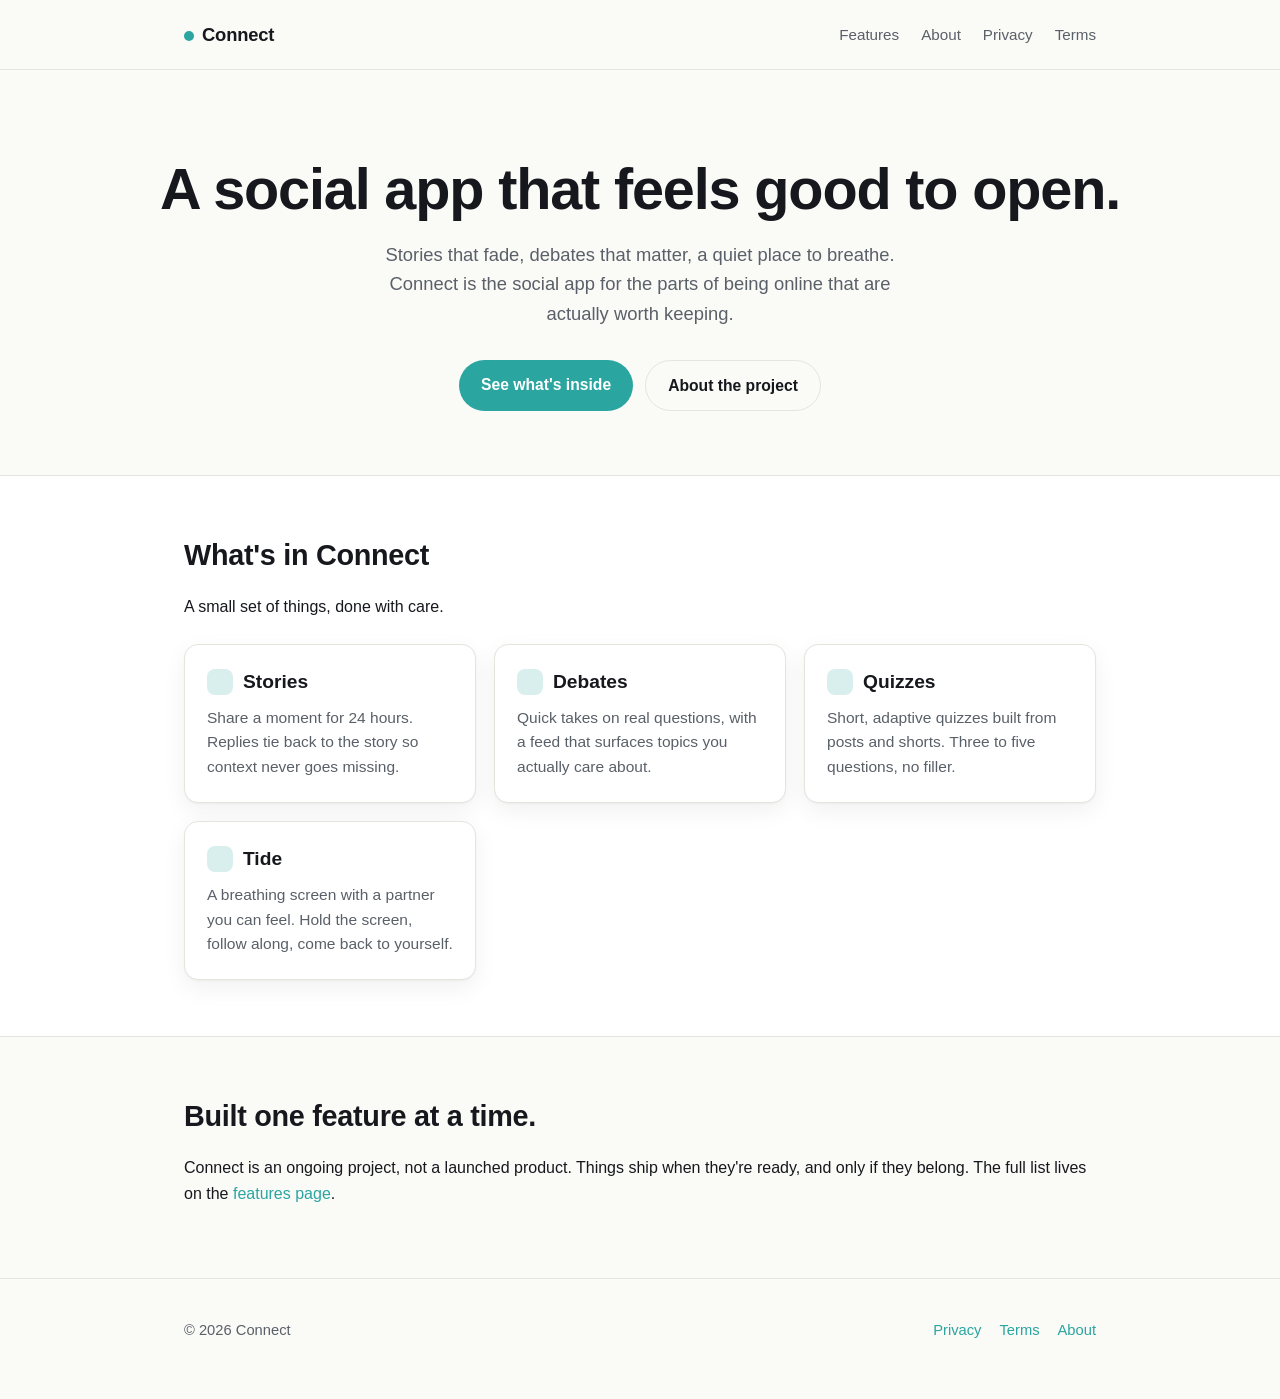
==== index.html @ fa9bf334 "Initial Connect marketing site" ====
<!DOCTYPE html>
<html lang="en">
<head>
  <meta charset="UTF-8" />
  <meta name="viewport" content="width=device-width, initial-scale=1.0" />
  <title>Connect</title>
  <meta name="description" content="Connect is a social app for stories, debates, and quiet moments. Built around what actually brings people together." />
  <meta property="og:title" content="Connect" />
  <meta property="og:description" content="A social app for stories, debates, and quiet moments." />
  <meta property="og:type" content="website" />
  <link rel="stylesheet" href="assets/styles.css" />
</head>
<body>
  <nav class="nav">
    <div class="container nav-inner">
      <a href="index.html" class="brand"><span class="brand-dot"></span>Connect</a>
      <div class="nav-links">
        <a href="features.html">Features</a>
        <a href="about.html">About</a>
        <a href="privacy.html">Privacy</a>
        <a href="terms.html">Terms</a>
      </div>
    </div>
  </nav>

  <header class="hero container">
    <h1>A social app that feels good to open.</h1>
    <p class="lead">Stories that fade, debates that matter, a quiet place to breathe. Connect is the social app for the parts of being online that are actually worth keeping.</p>
    <div class="cta-row">
      <a class="btn btn-primary" href="features.html">See what's inside</a>
      <a class="btn btn-ghost" href="about.html">About the project</a>
    </div>
  </header>

  <section class="alt">
    <div class="container">
      <h2>What's in Connect</h2>
      <p>A small set of things, done with care.</p>
      <div class="grid">
        <div class="card">
          <h3><span class="badge"></span>Stories</h3>
          <p>Share a moment for 24 hours. Replies tie back to the story so context never goes missing.</p>
        </div>
        <div class="card">
          <h3><span class="badge"></span>Debates</h3>
          <p>Quick takes on real questions, with a feed that surfaces topics you actually care about.</p>
        </div>
        <div class="card">
          <h3><span class="badge"></span>Quizzes</h3>
          <p>Short, adaptive quizzes built from posts and shorts. Three to five questions, no filler.</p>
        </div>
        <div class="card">
          <h3><span class="badge"></span>Tide</h3>
          <p>A breathing screen with a partner you can feel. Hold the screen, follow along, come back to yourself.</p>
        </div>
      </div>
    </div>
  </section>

  <section>
    <div class="container">
      <h2>Built one feature at a time.</h2>
      <p>Connect is an ongoing project, not a launched product. Things ship when they're ready, and only if they belong. The full list lives on the <a href="features.html">features page</a>.</p>
    </div>
  </section>

  <footer>
    <div class="container foot-row">
      <div>&copy; 2026 Connect</div>
      <div class="foot-links">
        <a href="privacy.html">Privacy</a>
        <a href="terms.html">Terms</a>
        <a href="about.html">About</a>
      </div>
    </div>
  </footer>
</body>
</html>
---- assets/styles.css ----
:root {
  --bg: #fafaf7;
  --surface: #ffffff;
  --text: #16181d;
  --muted: #5a6068;
  --border: #e6e4dd;
  --accent: #2aa5a0;
  --accent-hover: #1f8a86;
  --shadow: 0 1px 2px rgba(20, 22, 26, 0.04), 0 8px 24px rgba(20, 22, 26, 0.06);
  --radius: 14px;
}

@media (prefers-color-scheme: dark) {
  :root {
    --bg: #0e0f12;
    --surface: #16181d;
    --text: #e9e8e3;
    --muted: #9aa0a6;
    --border: #232529;
    --accent: #5fc9c5;
    --accent-hover: #82d8d4;
    --shadow: 0 1px 2px rgba(0, 0, 0, 0.3), 0 8px 24px rgba(0, 0, 0, 0.4);
  }
}

* { box-sizing: border-box; }

html, body {
  margin: 0;
  padding: 0;
  background: var(--bg);
  color: var(--text);
  font-family: -apple-system, BlinkMacSystemFont, "Segoe UI", Roboto, "Helvetica Neue", Arial, sans-serif;
  line-height: 1.6;
  -webkit-font-smoothing: antialiased;
  -moz-osx-font-smoothing: grayscale;
}

a {
  color: var(--accent);
  text-decoration: none;
}
a:hover { color: var(--accent-hover); }

.container {
  max-width: 960px;
  margin: 0 auto;
  padding: 0 24px;
}

/* Nav */
.nav {
  padding: 20px 0;
  border-bottom: 1px solid var(--border);
  background: var(--bg);
}
.nav-inner {
  display: flex;
  align-items: center;
  justify-content: space-between;
  gap: 24px;
}
.brand {
  font-weight: 700;
  font-size: 1.15rem;
  color: var(--text);
  letter-spacing: -0.01em;
}
.brand-dot {
  display: inline-block;
  width: 10px;
  height: 10px;
  border-radius: 50%;
  background: var(--accent);
  margin-right: 8px;
  vertical-align: middle;
}
.nav-links {
  display: flex;
  gap: 22px;
  font-size: 0.95rem;
}
.nav-links a {
  color: var(--muted);
}
.nav-links a:hover, .nav-links a.active {
  color: var(--text);
}

/* Hero */
.hero {
  padding: 88px 0 64px;
  text-align: center;
}
.hero h1 {
  font-size: clamp(2.2rem, 5vw, 3.6rem);
  line-height: 1.1;
  letter-spacing: -0.02em;
  margin: 0 0 18px;
}
.hero p.lead {
  font-size: 1.15rem;
  color: var(--muted);
  max-width: 560px;
  margin: 0 auto 32px;
}
.cta-row {
  display: flex;
  gap: 12px;
  justify-content: center;
  flex-wrap: wrap;
}
.btn {
  display: inline-block;
  padding: 12px 22px;
  border-radius: 999px;
  font-weight: 600;
  font-size: 0.98rem;
  transition: transform 0.08s ease, background 0.15s ease;
}
.btn-primary {
  background: var(--accent);
  color: #ffffff;
}
.btn-primary:hover {
  background: var(--accent-hover);
  color: #ffffff;
  transform: translateY(-1px);
}
.btn-ghost {
  background: transparent;
  color: var(--text);
  border: 1px solid var(--border);
}
.btn-ghost:hover {
  border-color: var(--accent);
  color: var(--accent);
}

/* Sections */
section {
  padding: 56px 0;
}
section.alt {
  background: var(--surface);
  border-top: 1px solid var(--border);
  border-bottom: 1px solid var(--border);
}
h2 {
  font-size: 1.8rem;
  letter-spacing: -0.01em;
  margin: 0 0 16px;
}
h3 {
  font-size: 1.2rem;
  margin: 0 0 8px;
}
p { margin: 0 0 16px; }

/* Feature grid */
.grid {
  display: grid;
  grid-template-columns: repeat(auto-fit, minmax(240px, 1fr));
  gap: 18px;
  margin-top: 24px;
}
.card {
  background: var(--surface);
  border: 1px solid var(--border);
  border-radius: var(--radius);
  padding: 22px;
  box-shadow: var(--shadow);
}
.card h3 {
  display: flex;
  align-items: center;
  gap: 10px;
}
.card .badge {
  display: inline-block;
  width: 26px;
  height: 26px;
  border-radius: 8px;
  background: var(--accent);
  opacity: 0.18;
}
.card p {
  color: var(--muted);
  font-size: 0.97rem;
  margin: 0;
}

/* Feature long list */
.feature-block {
  padding: 32px 0;
  border-top: 1px solid var(--border);
}
.feature-block:first-of-type { border-top: 0; }
.feature-block h3 {
  font-size: 1.3rem;
  margin-bottom: 8px;
}
.feature-block p {
  color: var(--muted);
  max-width: 680px;
}

/* Long-form pages (privacy, terms) */
.prose h2 { margin-top: 32px; }
.prose p, .prose li { color: var(--muted); }
.prose ul { padding-left: 22px; }
.prose .draft {
  display: inline-block;
  padding: 4px 10px;
  background: rgba(232, 93, 77, 0.12);
  color: #c34c3f;
  border-radius: 999px;
  font-size: 0.82rem;
  font-weight: 600;
  margin-bottom: 24px;
}
@media (prefers-color-scheme: dark) {
  .prose .draft {
    background: rgba(232, 93, 77, 0.18);
    color: #f48c80;
  }
}

/* Footer */
footer {
  padding: 40px 0 56px;
  border-top: 1px solid var(--border);
  color: var(--muted);
  font-size: 0.92rem;
}
.foot-row {
  display: flex;
  justify-content: space-between;
  align-items: center;
  flex-wrap: wrap;
  gap: 16px;
}
.foot-links {
  display: flex;
  gap: 18px;
}

/* 404 */
.center-stack {
  min-height: 60vh;
  display: flex;
  flex-direction: column;
  align-items: center;
  justify-content: center;
  text-align: center;
}

/* Small screens */
@media (max-width: 560px) {
  .nav-links { gap: 14px; font-size: 0.9rem; }
  .hero { padding: 60px 0 40px; }
  section { padding: 40px 0; }
}
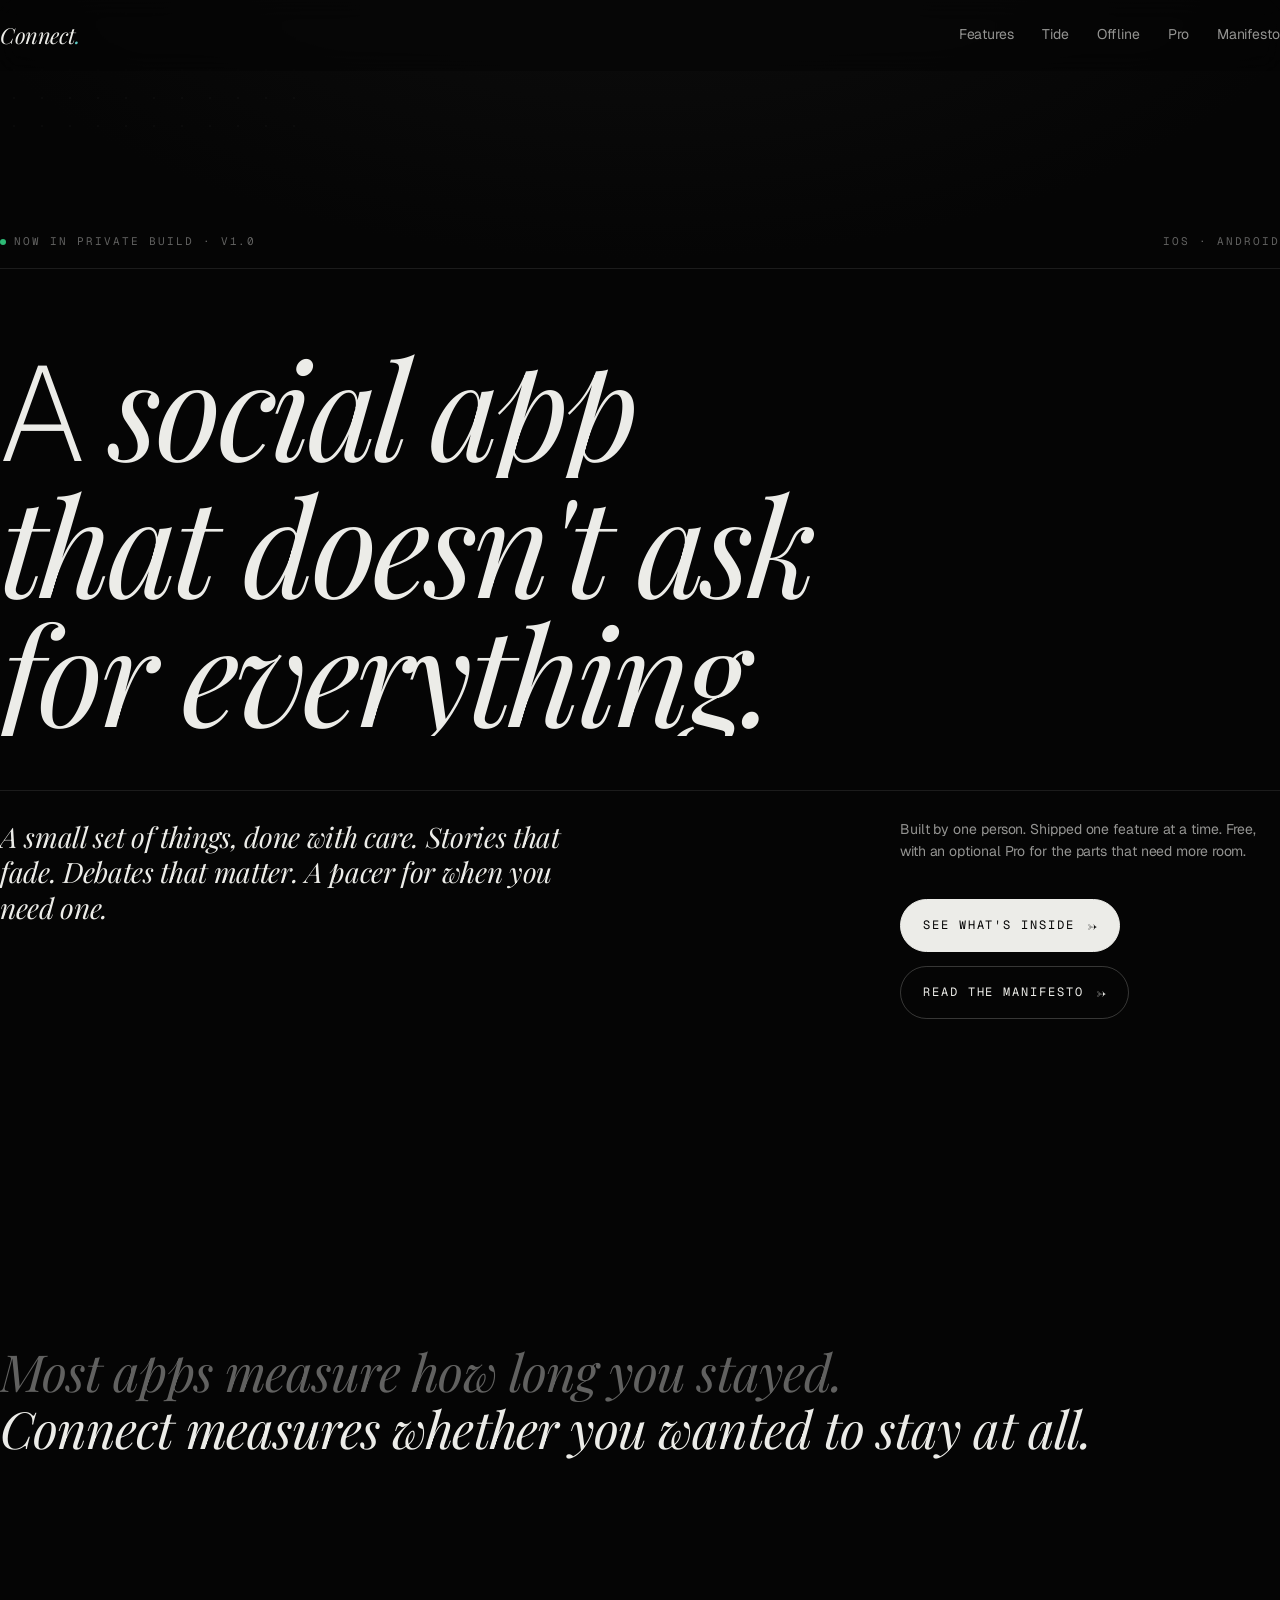
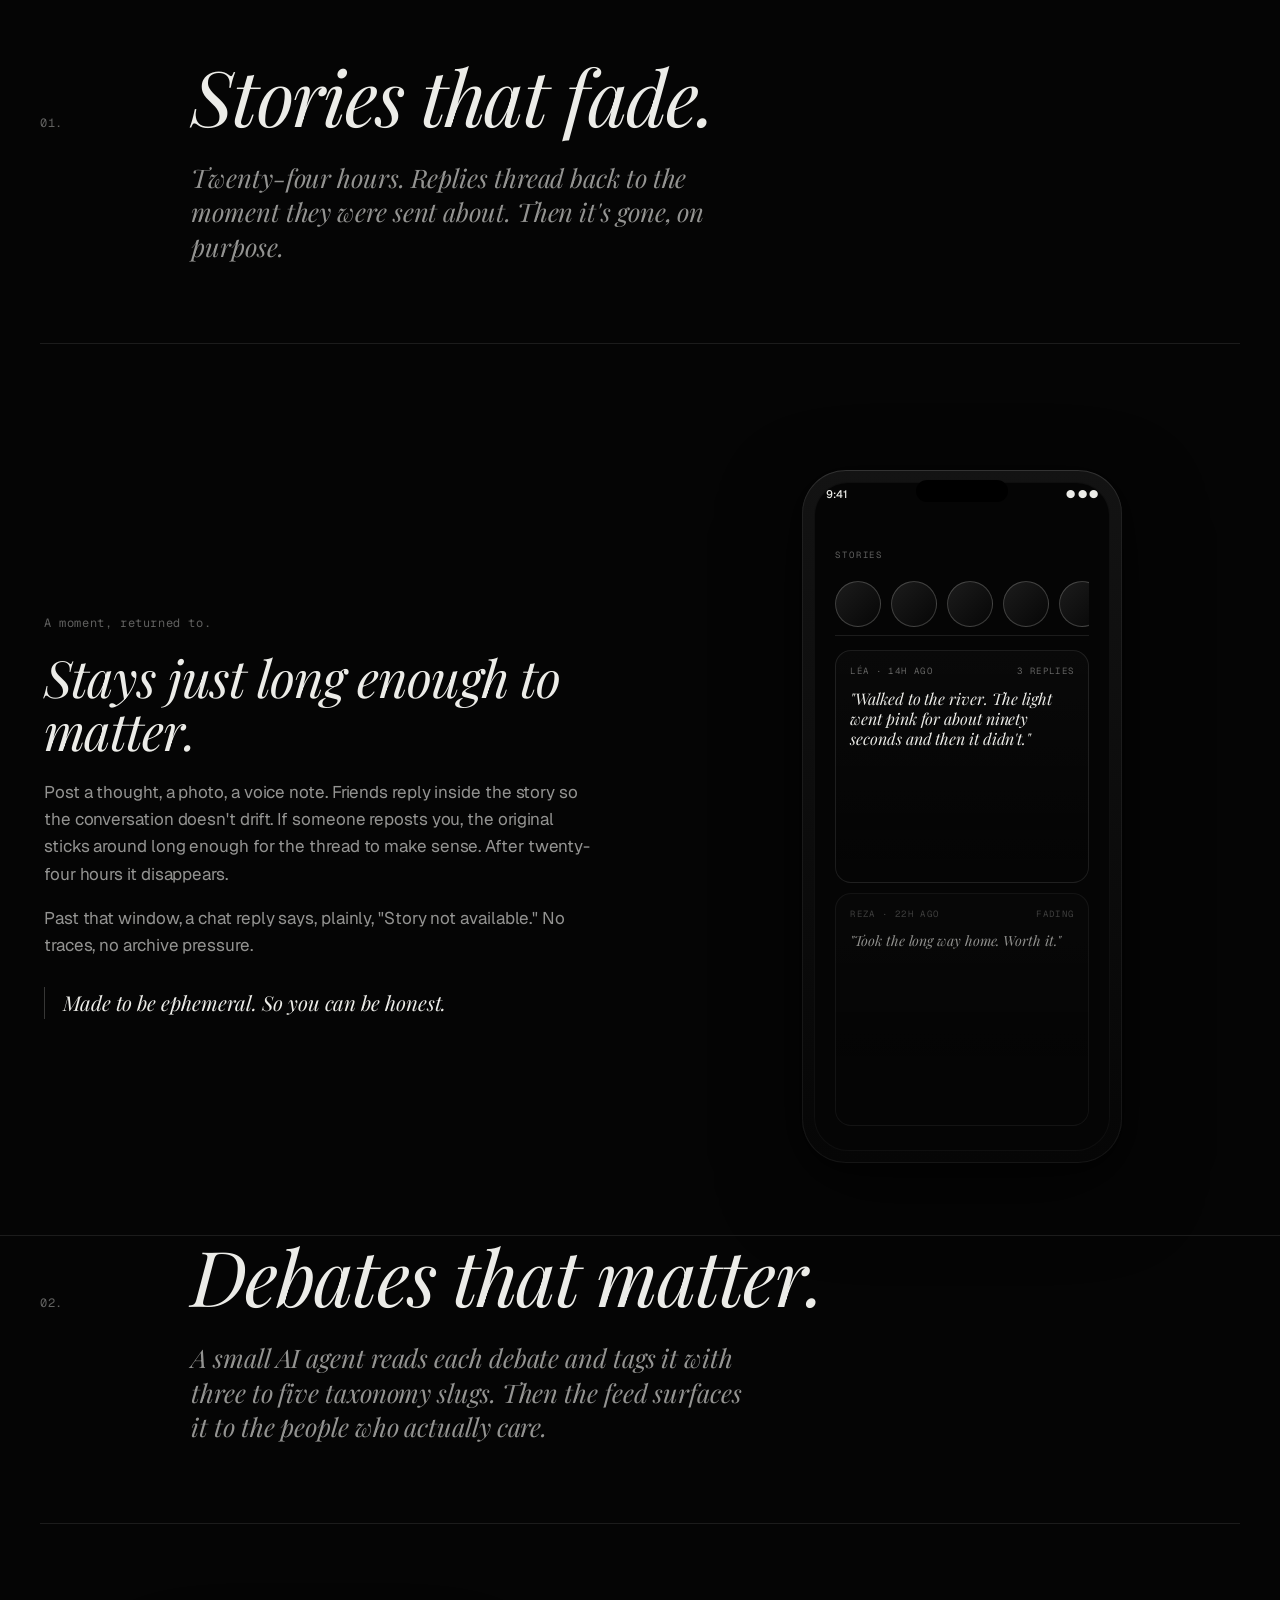
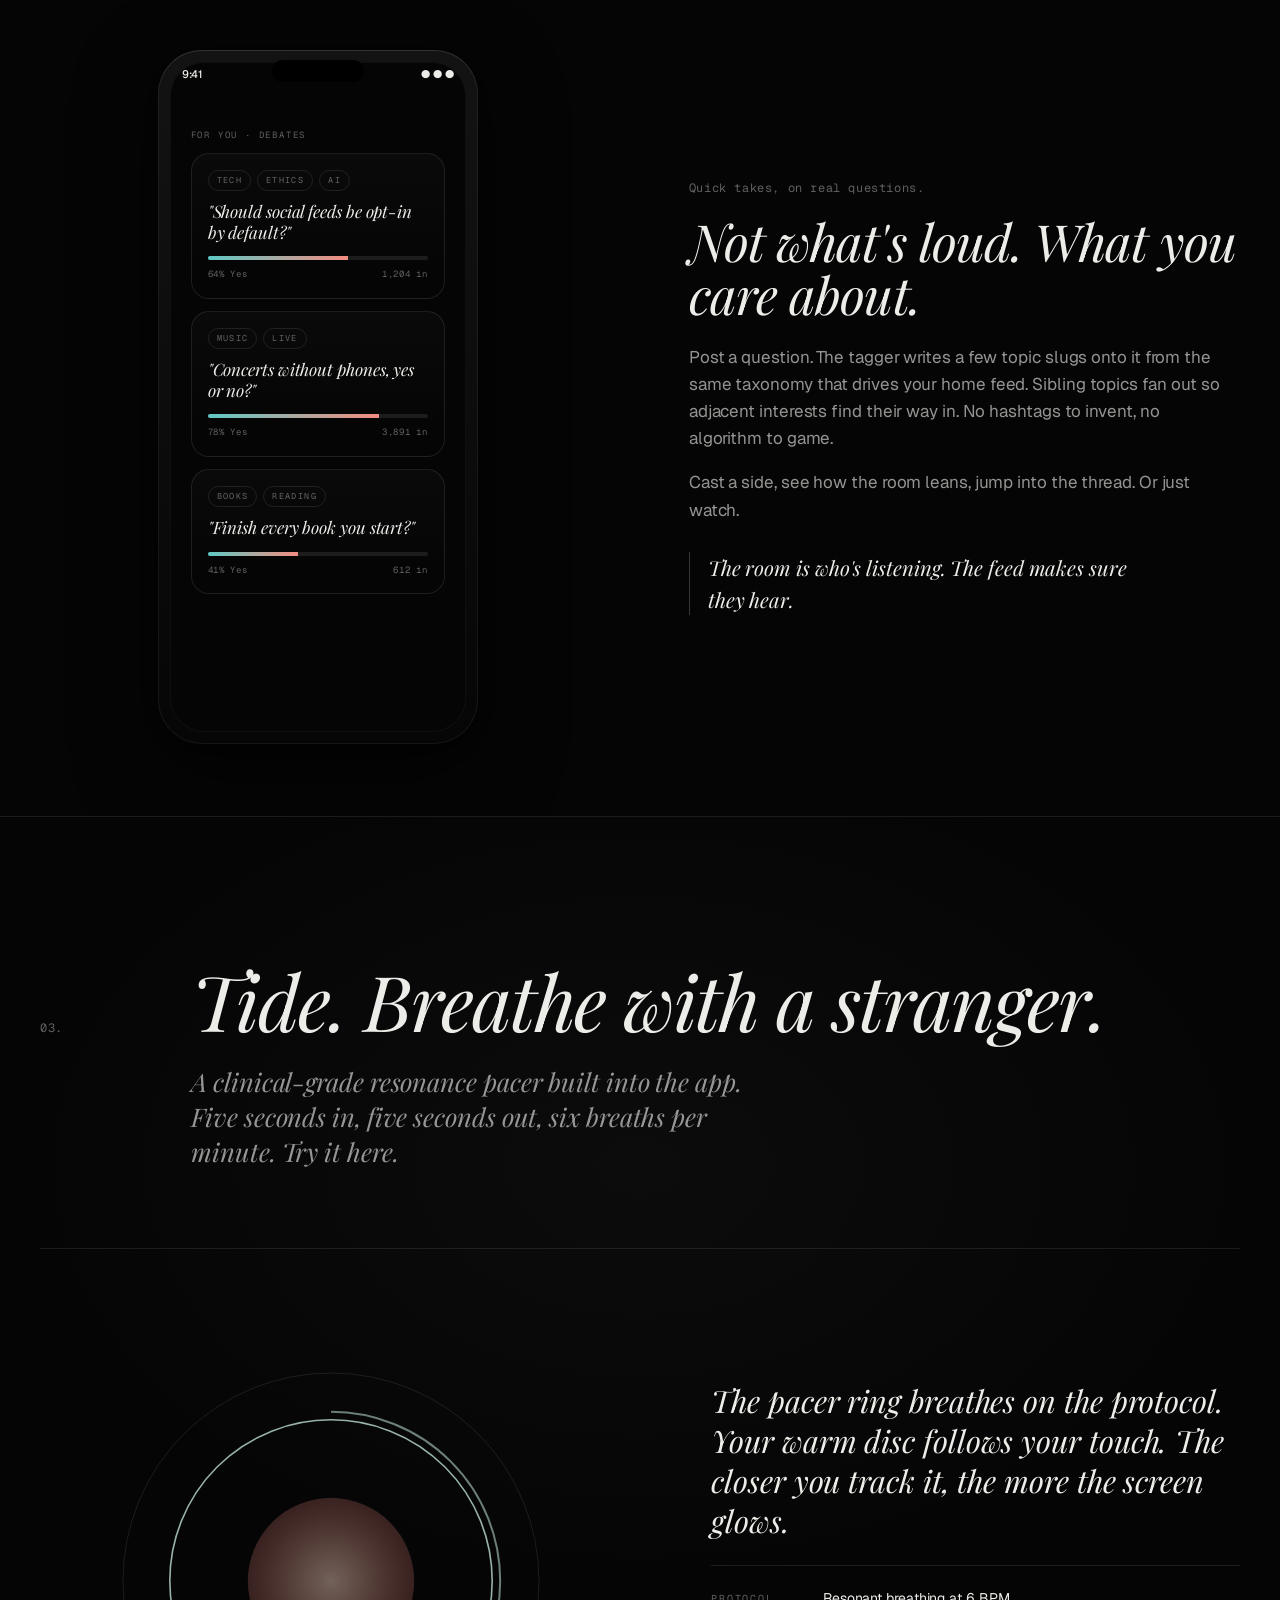
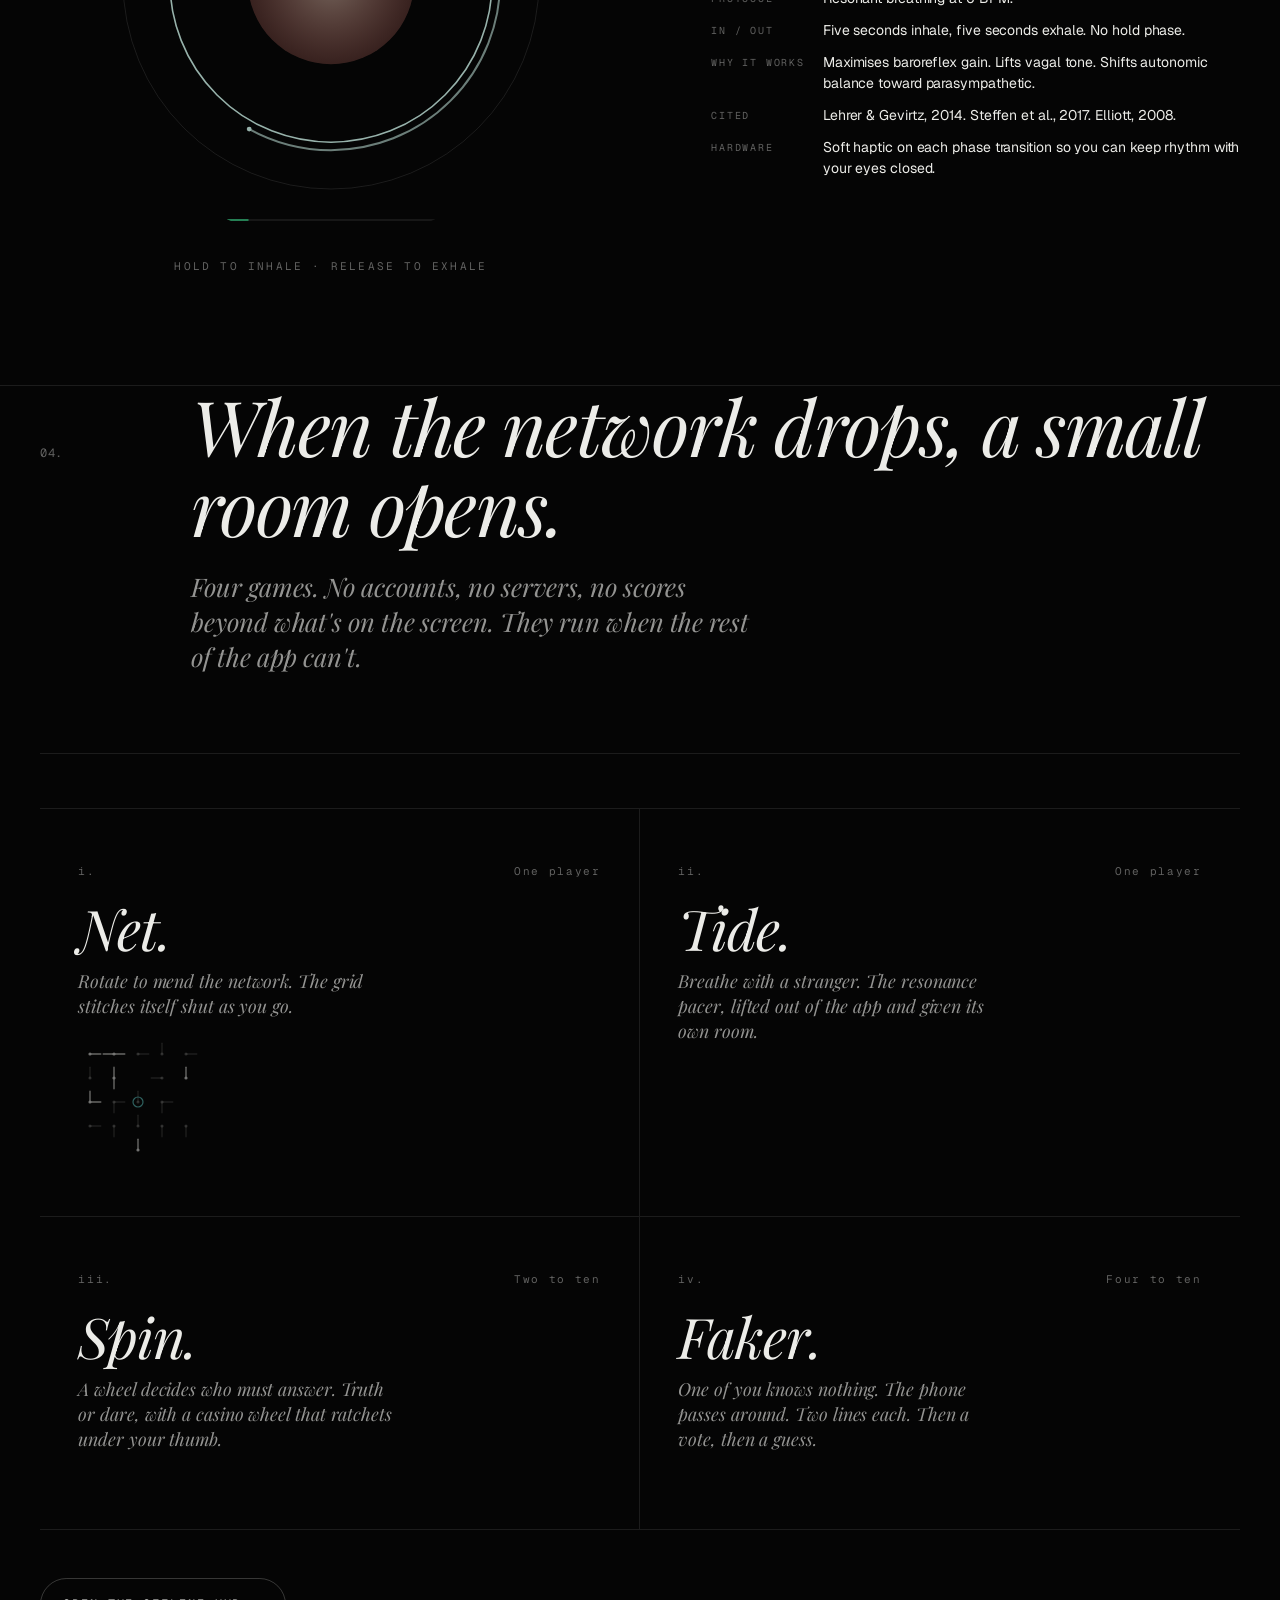
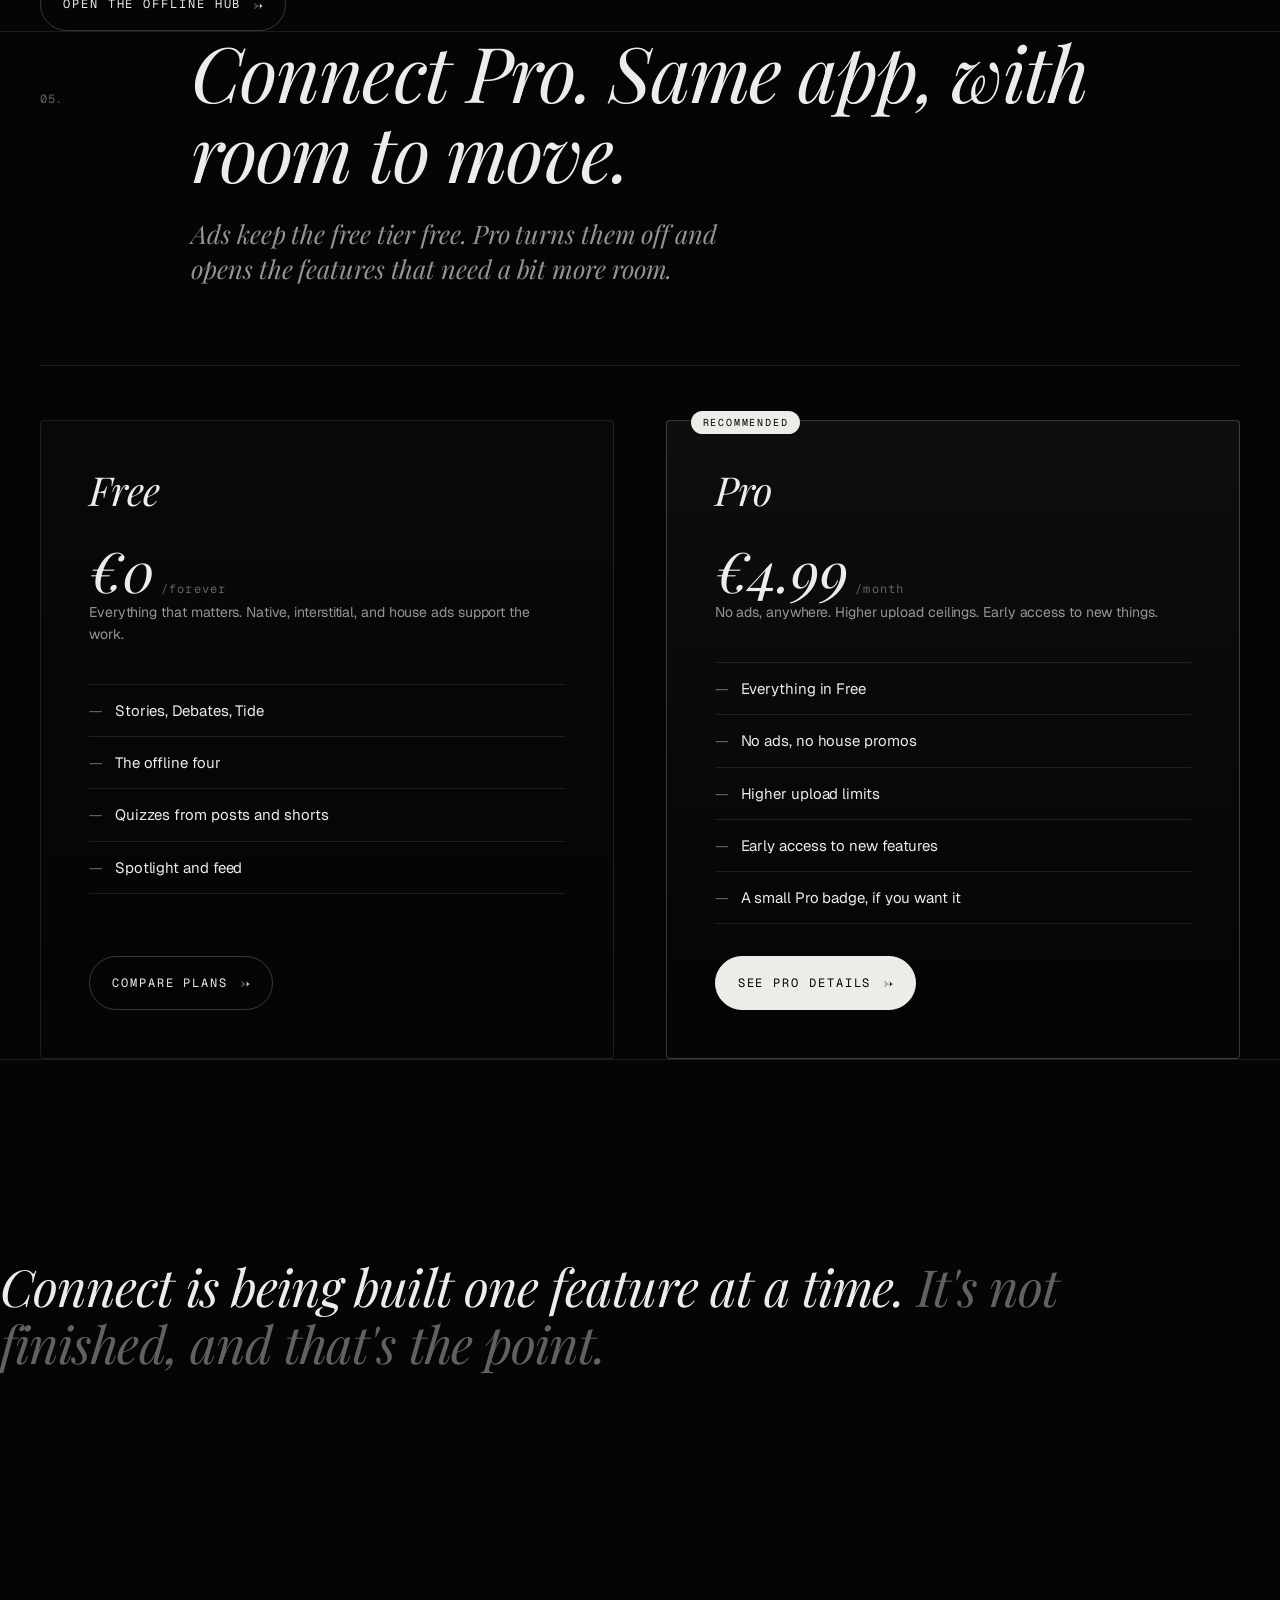
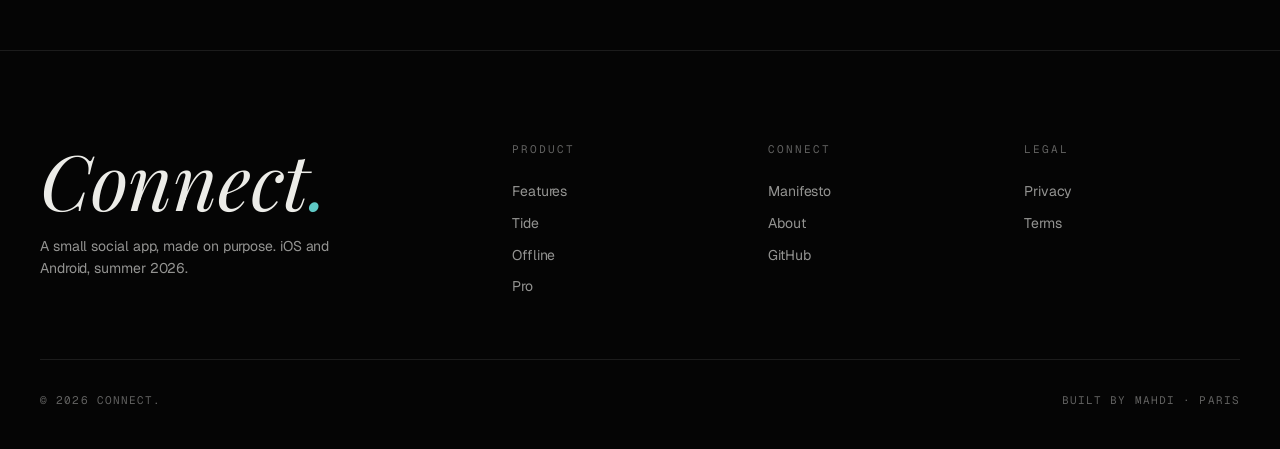
==== commit f9796a2d: "Production site v2: editorial-dark, multi-page, interactive Tide pacer Complete rewrite of the marke" ====
--- a/index.html
+++ b/index.html
@@ -1,78 +1,327 @@
 <!DOCTYPE html>
 <html lang="en">
 <head>
-  <meta charset="UTF-8" />
-  <meta name="viewport" content="width=device-width, initial-scale=1.0" />
-  <title>Connect</title>
-  <meta name="description" content="Connect is a social app for stories, debates, and quiet moments. Built around what actually brings people together." />
-  <meta property="og:title" content="Connect" />
-  <meta property="og:description" content="A social app for stories, debates, and quiet moments." />
-  <meta property="og:type" content="website" />
-  <link rel="stylesheet" href="assets/styles.css" />
+<meta charset="UTF-8" />
+<meta name="viewport" content="width=device-width, initial-scale=1.0" />
+<title>Connect. A social app that breathes.</title>
+<meta name="description" content="Connect is a social app built around stories that fade, debates that matter, and a clinical-grade resonance pacer for when you need to slow down." />
+<meta property="og:title" content="Connect." />
+<meta property="og:description" content="A social app that breathes." />
+<meta property="og:type" content="website" />
+<meta name="theme-color" content="#050505" />
+<link rel="preconnect" href="https://fonts.googleapis.com">
+<link rel="preconnect" href="https://fonts.gstatic.com" crossorigin>
+<link href="https://fonts.googleapis.com/css2?family=Geist+Mono:wght@400;500&family=Geist:wght@200;300;400;500;600&family=Playfair+Display:ital,wght@0,400;0,500;1,400;1,500;1,600&display=swap" rel="stylesheet">
+<link rel="stylesheet" href="assets/css/site.css" />
 </head>
 <body>
-  <nav class="nav">
-    <div class="container nav-inner">
-      <a href="index.html" class="brand"><span class="brand-dot"></span>Connect</a>
-      <div class="nav-links">
+<canvas class="grid-bg" aria-hidden="true"></canvas>
+
+<header class="nav">
+  <div class="wrap nav-inner">
+    <a href="index.html" class="brand">Connect<span class="dot">.</span></a>
+    <nav class="nav-links" aria-label="Primary">
+      <a href="features.html">Features</a>
+      <a href="tide.html">Tide</a>
+      <a href="offline.html">Offline</a>
+      <a href="pro.html">Pro</a>
+      <a href="manifesto.html">Manifesto</a>
+    </nav>
+    <button class="nav-menu-btn" aria-expanded="false" aria-controls="primary-nav">Menu</button>
+  </div>
+</header>
+
+<main>
+
+  <!-- ── Hero ─────────────────────────────────────────────────────────── -->
+  <section class="hero wrap">
+    <div class="hero-eyebrow">
+      <span><span class="live-dot"></span>Now in private build · v1.0</span>
+      <span>iOS · Android</span>
+    </div>
+
+    <h1>
+      <span class="reveal-line"><span><span class="roman-thin">A</span> <span class="italic">social app</span></span></span>
+      <span class="reveal-line delay-1"><span><span class="italic">that doesn't ask</span></span></span>
+      <span class="reveal-line delay-2"><span><span class="italic">for everything.</span></span></span>
+    </h1>
+
+    <div class="hero-sub">
+      <div class="lead">
+        A small set of things, done with care. Stories that fade. Debates that matter. A pacer for when you need one.
+      </div>
+      <div class="meta">
+        <p>Built by one person. Shipped one feature at a time. Free, with an optional Pro for the parts that need more room.</p>
+        <div class="hero-cta">
+          <a class="btn btn-primary" href="features.html">See what's inside</a>
+          <a class="btn" href="manifesto.html">Read the manifesto</a>
+        </div>
+      </div>
+    </div>
+  </section>
+
+  <!-- ── Manifesto teaser ─────────────────────────────────────────────── -->
+  <section class="manifesto wrap reveal">
+    <p>
+      <span class="mute">Most apps measure how long you stayed.</span><br>
+      Connect measures whether you wanted to stay at all.
+    </p>
+  </section>
+
+  <!-- ── 01 / Stories ─────────────────────────────────────────────────── -->
+  <section class="wrap" id="stories">
+    <header class="sec-head reveal">
+      <div class="ordinal">01.</div>
+      <div>
+        <h2><span class="italic">Stories</span> that fade.</h2>
+        <p class="sec-lead">Twenty-four hours. Replies thread back to the moment they were sent about. Then it's gone, on purpose.</p>
+      </div>
+    </header>
+
+    <div class="feature-row">
+      <div class="feature-text reveal">
+        <span class="ordinal">A moment, returned to.</span>
+        <h3>Stays just long enough to matter.</h3>
+        <p>Post a thought, a photo, a voice note. Friends reply inside the story so the conversation doesn't drift. If someone reposts you, the original sticks around long enough for the thread to make sense. After twenty-four hours it disappears.</p>
+        <p>Past that window, a chat reply says, plainly, "Story not available." No traces, no archive pressure.</p>
+        <div class="pull">Made to be ephemeral. So you can be honest.</div>
+      </div>
+      <div class="reveal" data-delay="1">
+        <div class="phone" aria-hidden="true">
+          <div class="phone-notch"></div>
+          <div class="phone-status"><span>9:41</span><span>● ● ●</span></div>
+          <div class="phone-screen">
+            <div class="scr">
+              <div class="scr-eyebrow">Stories</div>
+              <div class="story-ring-row">
+                <div class="story-ring active"></div>
+                <div class="story-ring"></div>
+                <div class="story-ring"></div>
+                <div class="story-ring"></div>
+                <div class="story-ring"></div>
+              </div>
+              <div class="story-card">
+                <div class="story-meta"><span>Léa · 14h ago</span><span>3 replies</span></div>
+                <p class="story-body">"Walked to the river. The light went pink for about ninety seconds and then it didn't."</p>
+              </div>
+              <div class="story-card" style="margin-top:10px;opacity:0.6;">
+                <div class="story-meta"><span>Reza · 22h ago</span><span>fading</span></div>
+                <p class="story-body" style="font-size:14px;">"Took the long way home. Worth it."</p>
+              </div>
+            </div>
+          </div>
+        </div>
+      </div>
+    </div>
+  </section>
+
+  <!-- ── 02 / Debates ─────────────────────────────────────────────────── -->
+  <section class="wrap hair-top" id="debates">
+    <header class="sec-head reveal">
+      <div class="ordinal">02.</div>
+      <div>
+        <h2><span class="italic">Debates</span> that matter.</h2>
+        <p class="sec-lead">A small AI agent reads each debate and tags it with three to five taxonomy slugs. Then the feed surfaces it to the people who actually care.</p>
+      </div>
+    </header>
+
+    <div class="feature-row reverse">
+      <div class="feature-text reveal">
+        <span class="ordinal">Quick takes, on real questions.</span>
+        <h3>Not what's loud. What you care about.</h3>
+        <p>Post a question. The tagger writes a few topic slugs onto it from the same taxonomy that drives your home feed. Sibling topics fan out so adjacent interests find their way in. No hashtags to invent, no algorithm to game.</p>
+        <p>Cast a side, see how the room leans, jump into the thread. Or just watch.</p>
+        <div class="pull">The room is who's listening. The feed makes sure they hear.</div>
+      </div>
+      <div class="reveal" data-delay="1">
+        <div class="phone" aria-hidden="true">
+          <div class="phone-notch"></div>
+          <div class="phone-status"><span>9:41</span><span>● ● ●</span></div>
+          <div class="phone-screen">
+            <div class="scr">
+              <div class="scr-eyebrow">For you · Debates</div>
+              <div class="debate-card">
+                <div class="debate-tags">
+                  <span class="tag">Tech</span><span class="tag">Ethics</span><span class="tag">AI</span>
+                </div>
+                <p class="debate-q">"Should social feeds be opt-in by default?"</p>
+                <div class="debate-bar"><div class="fill" style="width:64%"></div></div>
+                <div class="debate-counts"><span>64% Yes</span><span>1,204 in</span></div>
+              </div>
+              <div class="debate-card">
+                <div class="debate-tags">
+                  <span class="tag">Music</span><span class="tag">Live</span>
+                </div>
+                <p class="debate-q">"Concerts without phones, yes or no?"</p>
+                <div class="debate-bar"><div class="fill" style="width:78%"></div></div>
+                <div class="debate-counts"><span>78% Yes</span><span>3,891 in</span></div>
+              </div>
+              <div class="debate-card">
+                <div class="debate-tags">
+                  <span class="tag">Books</span><span class="tag">Reading</span>
+                </div>
+                <p class="debate-q">"Finish every book you start?"</p>
+                <div class="debate-bar"><div class="fill" style="width:41%"></div></div>
+                <div class="debate-counts"><span>41% Yes</span><span>612 in</span></div>
+              </div>
+            </div>
+          </div>
+        </div>
+      </div>
+    </div>
+  </section>
+
+  <!-- ── 03 / Tide ─────────────────────────────────────────────────────── -->
+  <section class="tide-section hair-top" id="tide">
+    <div class="wrap">
+      <header class="sec-head reveal">
+        <div class="ordinal">03.</div>
+        <div>
+          <h2><span class="italic">Tide.</span> Breathe with a stranger.</h2>
+          <p class="sec-lead">A clinical-grade resonance pacer built into the app. Five seconds in, five seconds out, six breaths per minute. Try it here.</p>
+        </div>
+      </header>
+
+      <div class="tide-stage reveal">
+        <div class="tide-canvas-wrap">
+          <canvas id="tide-canvas" aria-label="Interactive Tide pacer demo"></canvas>
+          <div class="tide-instr">Hold to inhale · release to exhale</div>
+        </div>
+        <div class="tide-info">
+          <p class="pull">The pacer ring breathes on the protocol. Your warm disc follows your touch. The closer you track it, the more the screen glows.</p>
+          <dl>
+            <dt>Protocol</dt><dd>Resonant breathing at 6 BPM.</dd>
+            <dt>In / Out</dt><dd>Five seconds inhale, five seconds exhale. No hold phase.</dd>
+            <dt>Why it works</dt><dd>Maximises baroreflex gain. Lifts vagal tone. Shifts autonomic balance toward parasympathetic.</dd>
+            <dt>Cited</dt><dd>Lehrer &amp; Gevirtz, 2014. Steffen et al., 2017. Elliott, 2008.</dd>
+            <dt>Hardware</dt><dd>Soft haptic on each phase transition so you can keep rhythm with your eyes closed.</dd>
+          </dl>
+        </div>
+      </div>
+    </div>
+  </section>
+
+  <!-- ── 04 / Offline four ─────────────────────────────────────────────── -->
+  <section class="wrap hair-top" id="offline">
+    <header class="sec-head reveal">
+      <div class="ordinal">04.</div>
+      <div>
+        <h2>When the network drops, <span class="italic">a small room opens.</span></h2>
+        <p class="sec-lead">Four games. No accounts, no servers, no scores beyond what's on the screen. They run when the rest of the app can't.</p>
+      </div>
+    </header>
+
+    <div class="four reveal">
+      <div class="four-item">
+        <div class="ord"><span>i.</span><span>One player</span></div>
+        <h3><span class="italic">Net.</span></h3>
+        <p class="desc">Rotate to mend the network. The grid stitches itself shut as you go.</p>
+        <canvas id="net-canvas" class="mark" style="width:120px;height:120px;" aria-hidden="true"></canvas>
+      </div>
+      <div class="four-item">
+        <div class="ord"><span>ii.</span><span>One player</span></div>
+        <h3><span class="italic">Tide.</span></h3>
+        <p class="desc">Breathe with a stranger. The resonance pacer, lifted out of the app and given its own room.</p>
+      </div>
+      <div class="four-item">
+        <div class="ord"><span>iii.</span><span>Two to ten</span></div>
+        <h3><span class="italic">Spin.</span></h3>
+        <p class="desc">A wheel decides who must answer. Truth or dare, with a casino wheel that ratchets under your thumb.</p>
+      </div>
+      <div class="four-item">
+        <div class="ord"><span>iv.</span><span>Four to ten</span></div>
+        <h3><span class="italic">Faker.</span></h3>
+        <p class="desc">One of you knows nothing. The phone passes around. Two lines each. Then a vote, then a guess.</p>
+      </div>
+    </div>
+
+    <div style="margin-top:48px;" class="reveal">
+      <a class="btn" href="offline.html">Open the offline hub</a>
+    </div>
+  </section>
+
+  <!-- ── 05 / Pro ─────────────────────────────────────────────────────── -->
+  <section class="wrap hair-top" id="pro">
+    <header class="sec-head reveal">
+      <div class="ordinal">05.</div>
+      <div>
+        <h2><span class="italic">Connect Pro.</span> Same app, with room to move.</h2>
+        <p class="sec-lead">Ads keep the free tier free. Pro turns them off and opens the features that need a bit more room.</p>
+      </div>
+    </header>
+
+    <div class="plans reveal">
+      <div class="plan">
+        <h3>Free</h3>
+        <div class="price">€0<small>/forever</small></div>
+        <p style="color:var(--ink-mute);font-size:14px;">Everything that matters. Native, interstitial, and house ads support the work.</p>
+        <ul>
+          <li>Stories, Debates, Tide</li>
+          <li>The offline four</li>
+          <li>Quizzes from posts and shorts</li>
+          <li>Spotlight and feed</li>
+        </ul>
+        <a class="btn" href="pro.html">Compare plans</a>
+      </div>
+      <div class="plan featured">
+        <h3><span class="italic">Pro</span></h3>
+        <div class="price">€4.99<small>/month</small></div>
+        <p style="color:var(--ink-mute);font-size:14px;">No ads, anywhere. Higher upload ceilings. Early access to new things.</p>
+        <ul>
+          <li>Everything in Free</li>
+          <li>No ads, no house promos</li>
+          <li>Higher upload limits</li>
+          <li>Early access to new features</li>
+          <li>A small Pro badge, if you want it</li>
+        </ul>
+        <a class="btn btn-primary" href="pro.html">See Pro details</a>
+      </div>
+    </div>
+  </section>
+
+  <!-- ── Closing manifesto ────────────────────────────────────────────── -->
+  <section class="manifesto wrap hair-top reveal">
+    <p>
+      Connect is being built one feature at a time.
+      <span class="mute">It's not finished, and that's the point.</span>
+    </p>
+  </section>
+
+</main>
+
+<footer class="site-foot">
+  <div class="wrap">
+    <div class="foot-grid">
+      <div class="foot-col foot-col-brand">
+        <p class="foot-brand">Connect<span class="dot">.</span></p>
+        <p style="color:var(--ink-mute);font-size:14px;margin-top:18px;max-width:340px;">A small social app, made on purpose. iOS and Android, summer 2026.</p>
+      </div>
+      <div class="foot-col">
+        <h5>Product</h5>
         <a href="features.html">Features</a>
+        <a href="tide.html">Tide</a>
+        <a href="offline.html">Offline</a>
+        <a href="pro.html">Pro</a>
+      </div>
+      <div class="foot-col">
+        <h5>Connect</h5>
+        <a href="manifesto.html">Manifesto</a>
         <a href="about.html">About</a>
+        <a href="https://github.com/mahdisaiah">GitHub</a>
+      </div>
+      <div class="foot-col">
+        <h5>Legal</h5>
         <a href="privacy.html">Privacy</a>
         <a href="terms.html">Terms</a>
       </div>
     </div>
-  </nav>
-
-  <header class="hero container">
-    <h1>A social app that feels good to open.</h1>
-    <p class="lead">Stories that fade, debates that matter, a quiet place to breathe. Connect is the social app for the parts of being online that are actually worth keeping.</p>
-    <div class="cta-row">
-      <a class="btn btn-primary" href="features.html">See what's inside</a>
-      <a class="btn btn-ghost" href="about.html">About the project</a>
-    </div>
-  </header>
-
-  <section class="alt">
-    <div class="container">
-      <h2>What's in Connect</h2>
-      <p>A small set of things, done with care.</p>
-      <div class="grid">
-        <div class="card">
-          <h3><span class="badge"></span>Stories</h3>
-          <p>Share a moment for 24 hours. Replies tie back to the story so context never goes missing.</p>
-        </div>
-        <div class="card">
-          <h3><span class="badge"></span>Debates</h3>
-          <p>Quick takes on real questions, with a feed that surfaces topics you actually care about.</p>
-        </div>
-        <div class="card">
-          <h3><span class="badge"></span>Quizzes</h3>
-          <p>Short, adaptive quizzes built from posts and shorts. Three to five questions, no filler.</p>
-        </div>
-        <div class="card">
-          <h3><span class="badge"></span>Tide</h3>
-          <p>A breathing screen with a partner you can feel. Hold the screen, follow along, come back to yourself.</p>
-        </div>
-      </div>
-    </div>
-  </section>
-
-  <section>
-    <div class="container">
-      <h2>Built one feature at a time.</h2>
-      <p>Connect is an ongoing project, not a launched product. Things ship when they're ready, and only if they belong. The full list lives on the <a href="features.html">features page</a>.</p>
-    </div>
-  </section>
-
-  <footer>
-    <div class="container foot-row">
-      <div>&copy; 2026 Connect</div>
-      <div class="foot-links">
-        <a href="privacy.html">Privacy</a>
-        <a href="terms.html">Terms</a>
-        <a href="about.html">About</a>
-      </div>
-    </div>
-  </footer>
+    <div class="foot-bottom">
+      <span>© 2026 Connect.</span>
+      <span>Built by Mahdi · Paris</span>
+    </div>
+  </div>
+</footer>
+
+<script src="assets/js/site.js" defer></script>
 </body>
 </html>
--- a/assets/css/site.css
+++ b/assets/css/site.css
@@ -0,0 +1,989 @@
+/* ─────────────────────────────────────────────────────────────────────────
+   Connect. — site styles
+   Editorial-dark. Playfair italic display + Geist body.
+   Mirrors the app's offline / hub / tide aesthetic.
+   ───────────────────────────────────────────────────────────────────────── */
+
+:root {
+  color-scheme: dark;
+
+  /* Surface */
+  --bg:          #050505;
+  --bg-edge:     #0a0a0a;
+  --bg-card:     #0d0d0d;
+
+  /* Ink */
+  --ink:         #ecece8;
+  --ink-mute:    rgba(236, 236, 232, 0.62);
+  --ink-dim:     rgba(236, 236, 232, 0.40);
+  --ink-faint:   rgba(236, 236, 232, 0.22);
+
+  /* Hairlines */
+  --hair:        rgba(236, 236, 232, 0.10);
+  --hair-strong: rgba(236, 236, 232, 0.22);
+
+  /* Accents — kept rare on purpose */
+  --inhale:      #5fc9c5;
+  --exhale:      #f48c80;
+  --sync:        #2eba76;
+
+  /* Type */
+  --display: "Playfair Display", "Times New Roman", serif;
+  --sans:    "Geist", -apple-system, BlinkMacSystemFont, "Segoe UI", system-ui, sans-serif;
+  --mono:    "Geist Mono", "SF Mono", ui-monospace, Menlo, monospace;
+
+  /* Rhythm */
+  --m-step:     8px;
+  --gutter:     clamp(20px, 4vw, 40px);
+  --measure:    clamp(280px, 64ch, 640px);
+
+  /* Motion */
+  --ease-out:   cubic-bezier(0.16, 1, 0.3, 1);
+  --ease-in:    cubic-bezier(0.4, 0, 0.6, 0.4);
+  --dur-fast:   180ms;
+  --dur-mid:    320ms;
+  --dur-slow:   600ms;
+}
+
+*, *::before, *::after { box-sizing: border-box; }
+
+html {
+  background: var(--bg);
+  -webkit-font-smoothing: antialiased;
+  -moz-osx-font-smoothing: grayscale;
+  text-rendering: optimizeLegibility;
+  scroll-behavior: smooth;
+}
+
+@media (prefers-reduced-motion: reduce) {
+  html { scroll-behavior: auto; }
+  *, *::before, *::after {
+    animation-duration: 0.01ms !important;
+    animation-iteration-count: 1 !important;
+    transition-duration: 0.01ms !important;
+  }
+}
+
+body {
+  margin: 0;
+  background:
+    radial-gradient(1200px 600px at 50% -100px, #0e0e0e 0%, var(--bg) 60%) no-repeat,
+    var(--bg);
+  color: var(--ink);
+  font-family: var(--sans);
+  font-size: 17px;
+  line-height: 1.55;
+  font-weight: 400;
+  letter-spacing: -0.005em;
+  overflow-x: hidden;
+}
+
+/* Breathing dot-grid background — matches the offline hub */
+.grid-bg {
+  position: fixed;
+  inset: 0;
+  pointer-events: none;
+  z-index: 0;
+  opacity: 0.45;
+}
+
+main, header.nav, footer { position: relative; z-index: 1; }
+
+/* ──────────────── Type ──────────────── */
+
+h1, h2, h3, h4, .display {
+  font-family: var(--display);
+  font-weight: 400;
+  font-style: italic;
+  letter-spacing: -0.018em;
+  line-height: 1.04;
+  color: var(--ink);
+  margin: 0;
+}
+
+h1, .h-hero {
+  font-size: clamp(48px, 9vw, 140px);
+  letter-spacing: -0.028em;
+}
+
+h2, .h-section {
+  font-size: clamp(36px, 6vw, 80px);
+}
+
+h3, .h-feature {
+  font-size: clamp(26px, 3.6vw, 44px);
+}
+
+h4 {
+  font-size: clamp(20px, 2.2vw, 28px);
+}
+
+p, li { color: var(--ink-mute); }
+
+p { margin: 0 0 1em; max-width: var(--measure); }
+
+a {
+  color: var(--ink);
+  text-decoration: none;
+  transition: color var(--dur-fast) var(--ease-out);
+}
+a:hover { color: var(--ink-mute); }
+
+/* Eyebrow / ordinal labels */
+.eyebrow {
+  font-family: var(--mono);
+  font-size: 11px;
+  font-weight: 400;
+  text-transform: uppercase;
+  letter-spacing: 0.18em;
+  color: var(--ink-dim);
+  display: inline-flex;
+  align-items: center;
+  gap: 10px;
+}
+.eyebrow::before {
+  content: "";
+  display: inline-block;
+  width: 24px;
+  height: 1px;
+  background: var(--hair-strong);
+}
+
+.ordinal {
+  font-family: var(--mono);
+  font-size: 12px;
+  font-weight: 400;
+  color: var(--ink-dim);
+  letter-spacing: 0.05em;
+}
+
+.italic { font-style: italic; font-family: var(--display); font-weight: 400; }
+
+/* Focus ring — visible, on-brand */
+:focus-visible {
+  outline: 1px solid var(--ink);
+  outline-offset: 4px;
+  border-radius: 2px;
+}
+
+/* ──────────────── Layout ──────────────── */
+
+.wrap {
+  max-width: 1280px;
+  margin: 0 auto;
+  padding: 0 var(--gutter);
+}
+
+.wrap-narrow {
+  max-width: 880px;
+  margin: 0 auto;
+  padding: 0 var(--gutter);
+}
+
+section { padding: clamp(80px, 12vh, 160px) 0; position: relative; }
+
+.hair-top    { border-top: 1px solid var(--hair); }
+.hair-bottom { border-bottom: 1px solid var(--hair); }
+
+/* ──────────────── Nav ──────────────── */
+
+header.nav {
+  position: sticky;
+  top: 0;
+  z-index: 50;
+  backdrop-filter: blur(12px) saturate(1.2);
+  -webkit-backdrop-filter: blur(12px) saturate(1.2);
+  background: rgba(5, 5, 5, 0.55);
+  border-bottom: 1px solid transparent;
+  transition: border-color var(--dur-mid) var(--ease-out), background var(--dur-mid) var(--ease-out);
+}
+header.nav.is-scrolled {
+  background: rgba(5, 5, 5, 0.78);
+  border-bottom-color: var(--hair);
+}
+.nav-inner {
+  display: flex;
+  align-items: center;
+  justify-content: space-between;
+  padding: 18px 0;
+}
+.brand {
+  font-family: var(--display);
+  font-style: italic;
+  font-size: 22px;
+  color: var(--ink);
+  letter-spacing: -0.02em;
+}
+.brand .dot { color: var(--inhale); }
+.nav-links {
+  display: flex;
+  gap: 28px;
+  font-size: 14px;
+  color: var(--ink-mute);
+}
+.nav-links a { color: var(--ink-mute); }
+.nav-links a:hover, .nav-links a.active { color: var(--ink); }
+
+.nav-menu-btn {
+  display: none;
+  background: transparent;
+  border: 1px solid var(--hair-strong);
+  color: var(--ink);
+  font-family: var(--mono);
+  font-size: 11px;
+  letter-spacing: 0.18em;
+  text-transform: uppercase;
+  padding: 8px 14px;
+  cursor: pointer;
+  border-radius: 999px;
+  transition: border-color var(--dur-fast);
+}
+.nav-menu-btn:hover { border-color: var(--ink); }
+
+@media (max-width: 720px) {
+  .nav-links { display: none; }
+  .nav-menu-btn { display: inline-block; }
+  .nav-links.is-open {
+    display: flex;
+    position: absolute;
+    top: 100%;
+    left: 0;
+    right: 0;
+    flex-direction: column;
+    gap: 0;
+    background: rgba(5, 5, 5, 0.96);
+    border-top: 1px solid var(--hair);
+    backdrop-filter: blur(20px);
+    padding: 8px 0;
+  }
+  .nav-links.is-open a {
+    padding: 16px var(--gutter);
+    border-bottom: 1px solid var(--hair);
+    font-size: 16px;
+  }
+}
+
+/* ──────────────── Hero ──────────────── */
+
+.hero {
+  padding: clamp(96px, 18vh, 200px) 0 clamp(80px, 14vh, 160px);
+  position: relative;
+}
+
+.hero-eyebrow {
+  display: flex;
+  justify-content: space-between;
+  align-items: center;
+  font-family: var(--mono);
+  font-size: 11px;
+  color: var(--ink-dim);
+  letter-spacing: 0.18em;
+  text-transform: uppercase;
+  margin-bottom: clamp(48px, 8vh, 80px);
+  padding-bottom: 18px;
+  border-bottom: 1px solid var(--hair);
+}
+
+.hero-eyebrow > span { display: inline-flex; align-items: center; gap: 8px; }
+.hero-eyebrow .live-dot {
+  width: 6px; height: 6px; border-radius: 50%;
+  background: var(--sync);
+  box-shadow: 0 0 0 0 rgba(46, 186, 118, 0.6);
+  animation: pulse 2.4s var(--ease-out) infinite;
+}
+@keyframes pulse {
+  0%   { box-shadow: 0 0 0 0 rgba(46, 186, 118, 0.55); }
+  70%  { box-shadow: 0 0 0 10px rgba(46, 186, 118, 0); }
+  100% { box-shadow: 0 0 0 0 rgba(46, 186, 118, 0); }
+}
+
+.hero h1 {
+  font-size: clamp(54px, 10.5vw, 168px);
+  line-height: 0.96;
+  letter-spacing: -0.034em;
+  font-weight: 400;
+  margin: 0;
+}
+.hero h1 .roman { font-style: normal; font-family: var(--sans); font-weight: 300; letter-spacing: -0.022em; }
+.hero h1 .roman-thin { font-style: normal; font-family: var(--sans); font-weight: 200; }
+
+.reveal-line {
+  display: block;
+  overflow: hidden;
+}
+.reveal-line > span {
+  display: inline-block;
+  transform: translateY(110%);
+  animation: rise 1.2s var(--ease-out) forwards;
+}
+.reveal-line.delay-1 > span { animation-delay: 80ms; }
+.reveal-line.delay-2 > span { animation-delay: 200ms; }
+.reveal-line.delay-3 > span { animation-delay: 360ms; }
+
+@keyframes rise {
+  to { transform: translateY(0); }
+}
+
+.hero-sub {
+  margin-top: clamp(40px, 6vh, 64px);
+  display: grid;
+  grid-template-columns: 1fr 1fr;
+  gap: clamp(32px, 6vw, 80px);
+  align-items: start;
+  border-top: 1px solid var(--hair);
+  padding-top: 28px;
+}
+.hero-sub .lead {
+  font-family: var(--display);
+  font-style: italic;
+  font-size: clamp(22px, 2.2vw, 30px);
+  line-height: 1.25;
+  color: var(--ink);
+  letter-spacing: -0.012em;
+  max-width: 560px;
+}
+.hero-sub .meta {
+  font-size: 14px;
+  color: var(--ink-mute);
+  max-width: 380px;
+  margin-left: auto;
+}
+.hero-sub .meta p { margin: 0 0 14px; color: var(--ink-mute); }
+
+@media (max-width: 760px) {
+  .hero-sub { grid-template-columns: 1fr; gap: 24px; }
+  .hero-sub .meta { margin-left: 0; }
+}
+
+.hero-cta {
+  display: flex;
+  gap: 14px;
+  margin-top: 36px;
+  flex-wrap: wrap;
+}
+
+/* ──────────────── Buttons ──────────────── */
+
+.btn {
+  display: inline-flex;
+  align-items: center;
+  gap: 12px;
+  padding: 14px 22px;
+  font-family: var(--mono);
+  font-size: 12px;
+  letter-spacing: 0.16em;
+  text-transform: uppercase;
+  color: var(--ink);
+  border: 1px solid var(--hair-strong);
+  border-radius: 999px;
+  transition: border-color var(--dur-fast) var(--ease-out),
+              background var(--dur-fast) var(--ease-out),
+              transform var(--dur-fast) var(--ease-out),
+              color var(--dur-fast) var(--ease-out);
+  cursor: pointer;
+  background: transparent;
+}
+.btn::after {
+  content: "→";
+  font-family: var(--display);
+  font-style: normal;
+  font-size: 15px;
+  letter-spacing: 0;
+  transition: transform var(--dur-fast) var(--ease-out);
+}
+.btn:hover { border-color: var(--ink); transform: translateY(-1px); }
+.btn:hover::after { transform: translateX(4px); }
+
+.btn-primary {
+  background: var(--ink);
+  color: var(--bg);
+  border-color: var(--ink);
+}
+.btn-primary:hover { background: transparent; color: var(--ink); }
+
+/* ──────────────── Section header ──────────────── */
+
+.sec-head {
+  display: grid;
+  grid-template-columns: 100px 1fr;
+  gap: clamp(20px, 4vw, 60px);
+  align-items: baseline;
+  padding-bottom: clamp(40px, 6vh, 72px);
+  border-bottom: 1px solid var(--hair);
+  margin-bottom: clamp(40px, 6vh, 80px);
+}
+.sec-head .ordinal { padding-top: 6px; }
+.sec-head h2 { letter-spacing: -0.022em; }
+.sec-head .sec-lead {
+  margin-top: 24px;
+  font-family: var(--display);
+  font-style: italic;
+  font-size: clamp(20px, 2vw, 26px);
+  line-height: 1.35;
+  color: var(--ink-mute);
+  max-width: 560px;
+}
+@media (max-width: 640px) {
+  .sec-head { grid-template-columns: 1fr; gap: 8px; }
+}
+
+/* ──────────────── Feature row ──────────────── */
+
+.feature-row {
+  display: grid;
+  grid-template-columns: 1fr 1fr;
+  gap: clamp(40px, 7vw, 120px);
+  align-items: center;
+  padding: clamp(40px, 8vh, 100px) 0;
+}
+.feature-row.reverse { direction: rtl; }
+.feature-row.reverse > * { direction: ltr; }
+
+.feature-text { padding: 0 4px; }
+.feature-text .ordinal { margin-bottom: 18px; display: block; }
+.feature-text h3 {
+  margin-bottom: 22px;
+  font-size: clamp(30px, 4vw, 56px);
+}
+.feature-text p { font-size: 17px; line-height: 1.6; }
+.feature-text .pull {
+  font-family: var(--display);
+  font-style: italic;
+  font-size: clamp(18px, 1.6vw, 22px);
+  color: var(--ink);
+  border-left: 1px solid var(--hair-strong);
+  padding-left: 18px;
+  margin-top: 28px;
+  max-width: 460px;
+}
+
+@media (max-width: 880px) {
+  .feature-row, .feature-row.reverse { grid-template-columns: 1fr; direction: ltr; gap: 40px; }
+  .feature-row.reverse > * { direction: ltr; }
+}
+
+/* ──────────────── Phone mockup frame ──────────────── */
+
+.phone {
+  position: relative;
+  width: 100%;
+  max-width: 320px;
+  aspect-ratio: 9 / 19.5;
+  margin: 0 auto;
+  border-radius: 44px;
+  background: linear-gradient(180deg, #131313 0%, #060606 100%);
+  padding: 12px;
+  box-shadow:
+    0 0 0 1px rgba(255,255,255,0.06) inset,
+    0 1px 0 rgba(255,255,255,0.08) inset,
+    0 28px 80px rgba(0,0,0,0.55),
+    0 4px 24px rgba(0,0,0,0.5);
+}
+.phone-screen {
+  position: relative;
+  width: 100%;
+  height: 100%;
+  background: #050505;
+  border-radius: 34px;
+  overflow: hidden;
+  border: 1px solid rgba(255,255,255,0.04);
+}
+.phone-notch {
+  position: absolute;
+  top: 10px; left: 50%;
+  transform: translateX(-50%);
+  width: 92px; height: 22px;
+  background: #000;
+  border-radius: 999px;
+  z-index: 3;
+}
+.phone-status {
+  position: absolute;
+  top: 16px; left: 0; right: 0;
+  display: flex; justify-content: space-between;
+  padding: 0 24px;
+  font-family: var(--sans);
+  font-size: 11px;
+  font-weight: 500;
+  color: var(--ink);
+  z-index: 4;
+}
+
+/* Generic screen body inside the phone */
+.scr {
+  position: absolute;
+  inset: 50px 0 0;
+  padding: 16px 20px 24px;
+  display: flex;
+  flex-direction: column;
+}
+.scr-eyebrow {
+  font-family: var(--mono);
+  font-size: 9px;
+  letter-spacing: 0.2em;
+  text-transform: uppercase;
+  color: var(--ink-dim);
+  margin-bottom: 10px;
+}
+.scr-title {
+  font-family: var(--display);
+  font-style: italic;
+  font-size: 22px;
+  line-height: 1.05;
+  margin: 0 0 12px;
+  color: var(--ink);
+}
+
+/* ──────────────── Stories phone ──────────────── */
+
+.story-ring-row {
+  display: flex; gap: 10px;
+  overflow: hidden;
+  padding: 8px 0;
+  border-bottom: 1px solid var(--hair);
+  margin-bottom: 14px;
+}
+.story-ring {
+  flex: 0 0 auto;
+  width: 46px; height: 46px;
+  border-radius: 50%;
+  background: linear-gradient(135deg, #1c1c1c, #060606);
+  border: 1px solid var(--hair-strong);
+  position: relative;
+}
+.story-ring.active::before {
+  content: "";
+  position: absolute; inset: -3px;
+  border-radius: 50%;
+  background: conic-gradient(from 0deg, var(--inhale), var(--exhale), var(--inhale));
+  z-index: -1;
+  filter: blur(0.5px);
+}
+.story-card {
+  flex: 1;
+  border: 1px solid var(--hair);
+  border-radius: 16px;
+  padding: 14px;
+  background: linear-gradient(180deg, rgba(255,255,255,0.02), transparent);
+  display: flex; flex-direction: column;
+  gap: 10px;
+}
+.story-meta {
+  display: flex; justify-content: space-between;
+  font-family: var(--mono);
+  font-size: 9px;
+  letter-spacing: 0.15em;
+  text-transform: uppercase;
+  color: var(--ink-dim);
+}
+.story-body {
+  font-family: var(--display);
+  font-style: italic;
+  font-size: 16px;
+  line-height: 1.25;
+  color: var(--ink);
+}
+
+/* ──────────────── Debate card phone ──────────────── */
+
+.debate-card {
+  border: 1px solid var(--hair);
+  border-radius: 18px;
+  padding: 16px;
+  margin-bottom: 12px;
+  background: linear-gradient(180deg, rgba(255,255,255,0.025), transparent);
+}
+.debate-tags {
+  display: flex; gap: 6px; flex-wrap: wrap;
+  margin-bottom: 10px;
+}
+.tag {
+  font-family: var(--mono);
+  font-size: 8.5px;
+  letter-spacing: 0.16em;
+  text-transform: uppercase;
+  color: var(--ink-dim);
+  border: 1px solid var(--hair);
+  padding: 3px 8px;
+  border-radius: 999px;
+}
+.debate-q {
+  font-family: var(--display);
+  font-style: italic;
+  font-size: 17px;
+  line-height: 1.2;
+  margin-bottom: 14px;
+  color: var(--ink);
+}
+.debate-bar {
+  height: 4px; border-radius: 999px;
+  background: var(--hair);
+  overflow: hidden;
+  margin-bottom: 8px;
+  position: relative;
+}
+.debate-bar .fill {
+  height: 100%;
+  background: linear-gradient(90deg, var(--inhale), var(--exhale));
+}
+.debate-counts {
+  display: flex; justify-content: space-between;
+  font-family: var(--mono);
+  font-size: 9px;
+  color: var(--ink-dim);
+  letter-spacing: 0.08em;
+}
+
+/* ──────────────── Tide section ──────────────── */
+
+.tide-section {
+  background: radial-gradient(900px 600px at 50% 30%, #0c0c0c, var(--bg) 70%);
+  padding: clamp(100px, 16vh, 200px) 0;
+}
+.tide-stage {
+  position: relative;
+  display: grid;
+  grid-template-columns: 1.1fr 1fr;
+  gap: clamp(40px, 7vw, 100px);
+  align-items: center;
+  margin-top: clamp(40px, 8vh, 80px);
+}
+.tide-canvas-wrap {
+  position: relative;
+  width: 100%;
+  aspect-ratio: 1 / 1;
+  max-width: 520px;
+  margin: 0 auto;
+}
+#tide-canvas {
+  width: 100%; height: 100%;
+  display: block;
+  border-radius: 50%;
+  cursor: pointer;
+  touch-action: none;
+}
+.tide-instr {
+  position: absolute;
+  bottom: -34px;
+  left: 0; right: 0;
+  text-align: center;
+  font-family: var(--mono);
+  font-size: 11px;
+  letter-spacing: 0.2em;
+  text-transform: uppercase;
+  color: var(--ink-dim);
+}
+.tide-instr.active { color: var(--ink); }
+
+.tide-info .pull {
+  font-family: var(--display);
+  font-style: italic;
+  font-size: clamp(22px, 2.4vw, 32px);
+  line-height: 1.3;
+  color: var(--ink);
+  margin-bottom: 24px;
+  border-left: none;
+  padding-left: 0;
+}
+.tide-info dl {
+  display: grid;
+  grid-template-columns: auto 1fr;
+  gap: 10px 18px;
+  font-size: 14px;
+  margin: 24px 0 0;
+  padding-top: 22px;
+  border-top: 1px solid var(--hair);
+}
+.tide-info dt {
+  font-family: var(--mono);
+  font-size: 10px;
+  letter-spacing: 0.18em;
+  text-transform: uppercase;
+  color: var(--ink-dim);
+  padding-top: 3px;
+}
+.tide-info dd { margin: 0; color: var(--ink); }
+
+@media (max-width: 880px) {
+  .tide-stage { grid-template-columns: 1fr; }
+}
+
+/* ──────────────── Offline four ──────────────── */
+
+.four {
+  display: grid;
+  grid-template-columns: repeat(2, 1fr);
+  border-top: 1px solid var(--hair);
+}
+.four-item {
+  padding: clamp(40px, 6vh, 64px) clamp(20px, 3vw, 40px);
+  border-bottom: 1px solid var(--hair);
+  position: relative;
+  transition: background var(--dur-mid) var(--ease-out);
+}
+.four-item:nth-child(odd)  { border-right: 1px solid var(--hair); }
+.four-item:hover { background: rgba(255,255,255,0.015); }
+
+.four-item .ord {
+  font-family: var(--mono);
+  font-size: 11px;
+  color: var(--ink-dim);
+  letter-spacing: 0.15em;
+  margin-bottom: 20px;
+  display: flex; justify-content: space-between;
+}
+.four-item h3 {
+  font-family: var(--display);
+  font-style: italic;
+  font-size: clamp(34px, 5vw, 56px);
+  line-height: 1;
+  letter-spacing: -0.02em;
+  margin-bottom: 12px;
+}
+.four-item .desc {
+  font-family: var(--display);
+  font-style: italic;
+  font-size: clamp(16px, 1.4vw, 19px);
+  color: var(--ink-mute);
+  line-height: 1.4;
+  margin-bottom: 24px;
+  max-width: 320px;
+}
+.four-item .mark {
+  display: block;
+  width: 50px; height: 50px;
+  margin-top: 12px;
+  opacity: 0.5;
+}
+@media (max-width: 720px) {
+  .four { grid-template-columns: 1fr; }
+  .four-item:nth-child(odd) { border-right: 0; }
+}
+
+/* ──────────────── Pro / Pricing ──────────────── */
+
+.plans {
+  display: grid;
+  grid-template-columns: 1fr 1fr;
+  gap: clamp(24px, 4vw, 56px);
+  margin-top: clamp(40px, 6vh, 64px);
+}
+.plan {
+  border: 1px solid var(--hair);
+  border-radius: 4px;
+  padding: clamp(32px, 4vw, 48px);
+  background: linear-gradient(180deg, rgba(255,255,255,0.018), transparent);
+  display: flex; flex-direction: column;
+}
+.plan.featured {
+  border-color: var(--hair-strong);
+  background: linear-gradient(180deg, rgba(255,255,255,0.04), transparent);
+  position: relative;
+}
+.plan.featured::after {
+  content: "Recommended";
+  position: absolute;
+  top: -10px; left: 24px;
+  background: var(--ink);
+  color: var(--bg);
+  padding: 4px 12px;
+  font-family: var(--mono);
+  font-size: 10px;
+  letter-spacing: 0.18em;
+  text-transform: uppercase;
+  border-radius: 999px;
+}
+.plan h3 {
+  font-family: var(--display);
+  font-style: italic;
+  font-size: 40px;
+  margin-bottom: 8px;
+}
+.plan .price {
+  font-family: var(--display);
+  font-style: italic;
+  font-size: 56px;
+  line-height: 1;
+  margin: 24px 0 4px;
+}
+.plan .price small {
+  font-family: var(--mono);
+  font-style: normal;
+  font-size: 12px;
+  letter-spacing: 0.1em;
+  color: var(--ink-dim);
+  margin-left: 6px;
+}
+.plan ul {
+  list-style: none;
+  padding: 0;
+  margin: 24px 0 32px;
+  border-top: 1px solid var(--hair);
+}
+.plan li {
+  padding: 14px 0;
+  border-bottom: 1px solid var(--hair);
+  font-size: 15px;
+  color: var(--ink);
+  display: flex;
+  align-items: flex-start;
+  gap: 12px;
+}
+.plan li::before {
+  content: "—";
+  color: var(--ink-dim);
+}
+.plan .btn { margin-top: auto; align-self: flex-start; }
+@media (max-width: 720px) { .plans { grid-template-columns: 1fr; } }
+
+/* ──────────────── Manifesto block ──────────────── */
+
+.manifesto {
+  padding: clamp(120px, 22vh, 240px) 0;
+  text-align: left;
+}
+.manifesto p {
+  font-family: var(--display);
+  font-style: italic;
+  font-size: clamp(28px, 4vw, 56px);
+  line-height: 1.12;
+  letter-spacing: -0.018em;
+  color: var(--ink);
+  max-width: 1100px;
+  margin: 0;
+}
+.manifesto p .mute { color: var(--ink-dim); }
+
+/* ──────────────── Footer ──────────────── */
+
+footer.site-foot {
+  border-top: 1px solid var(--hair);
+  padding: clamp(60px, 10vh, 100px) 0 40px;
+  margin-top: 80px;
+}
+.foot-grid {
+  display: grid;
+  grid-template-columns: 2fr 1fr 1fr 1fr;
+  gap: 40px;
+  padding-bottom: 56px;
+  border-bottom: 1px solid var(--hair);
+}
+.foot-col h5 {
+  font-family: var(--mono);
+  font-style: normal;
+  font-weight: 400;
+  font-size: 11px;
+  letter-spacing: 0.18em;
+  text-transform: uppercase;
+  color: var(--ink-dim);
+  margin: 0 0 18px;
+}
+.foot-col a {
+  display: block;
+  font-size: 14px;
+  color: var(--ink-mute);
+  padding: 5px 0;
+}
+.foot-col a:hover { color: var(--ink); }
+.foot-brand {
+  font-family: var(--display);
+  font-style: italic;
+  font-size: clamp(48px, 6vw, 88px);
+  line-height: 1;
+  margin: 0;
+  color: var(--ink);
+}
+.foot-brand .dot { color: var(--inhale); }
+
+.foot-bottom {
+  display: flex; justify-content: space-between;
+  align-items: center;
+  margin-top: 32px;
+  font-family: var(--mono);
+  font-size: 11px;
+  color: var(--ink-dim);
+  letter-spacing: 0.1em;
+  text-transform: uppercase;
+}
+.foot-bottom a { color: var(--ink-dim); }
+.foot-bottom a:hover { color: var(--ink); }
+
+@media (max-width: 720px) {
+  .foot-grid {
+    grid-template-columns: 1fr 1fr;
+    gap: 32px;
+  }
+  .foot-col-brand { grid-column: 1 / -1; }
+}
+
+/* ──────────────── Reveal on scroll ──────────────── */
+
+.reveal {
+  opacity: 0;
+  transform: translateY(24px);
+  transition: opacity 1.1s var(--ease-out), transform 1.1s var(--ease-out);
+}
+.reveal.is-in {
+  opacity: 1;
+  transform: translateY(0);
+}
+.reveal[data-delay="1"] { transition-delay: 80ms; }
+.reveal[data-delay="2"] { transition-delay: 160ms; }
+.reveal[data-delay="3"] { transition-delay: 240ms; }
+.reveal[data-delay="4"] { transition-delay: 320ms; }
+
+/* ──────────────── Prose pages (privacy, terms) ──────────────── */
+
+.prose-page { padding: clamp(80px, 14vh, 160px) 0 clamp(60px, 10vh, 120px); }
+.prose-page .prose { max-width: 720px; margin: 0 auto; }
+.prose-page h1 {
+  font-size: clamp(48px, 7vw, 96px);
+  margin-bottom: 16px;
+}
+.prose-page .meta {
+  font-family: var(--mono);
+  font-size: 11px;
+  letter-spacing: 0.2em;
+  text-transform: uppercase;
+  color: var(--ink-dim);
+  margin-bottom: 56px;
+  border-bottom: 1px solid var(--hair);
+  padding-bottom: 18px;
+  display: flex;
+  justify-content: space-between;
+}
+.prose h2 {
+  font-size: clamp(24px, 2.6vw, 34px);
+  margin-top: 56px;
+  margin-bottom: 16px;
+}
+.prose p, .prose li {
+  font-size: 16px;
+  line-height: 1.65;
+  color: var(--ink-mute);
+  max-width: 64ch;
+}
+.prose ul { padding-left: 18px; }
+.prose li { margin-bottom: 6px; }
+.prose .draft {
+  display: inline-block;
+  font-family: var(--mono);
+  font-size: 10px;
+  letter-spacing: 0.2em;
+  text-transform: uppercase;
+  border: 1px solid var(--hair-strong);
+  padding: 6px 12px;
+  border-radius: 999px;
+  color: var(--ink-mute);
+  margin-bottom: 32px;
+}
+
+/* ──────────────── 404 ──────────────── */
+.lost {
+  min-height: 70vh;
+  display: flex; flex-direction: column;
+  justify-content: center; align-items: flex-start;
+  padding: 0 var(--gutter);
+}
+.lost h1 { font-size: clamp(64px, 12vw, 200px); margin-bottom: 16px; }
+.lost p { font-family: var(--display); font-style: italic; font-size: clamp(20px, 2vw, 28px); color: var(--ink-mute); max-width: 540px; margin-bottom: 40px; }
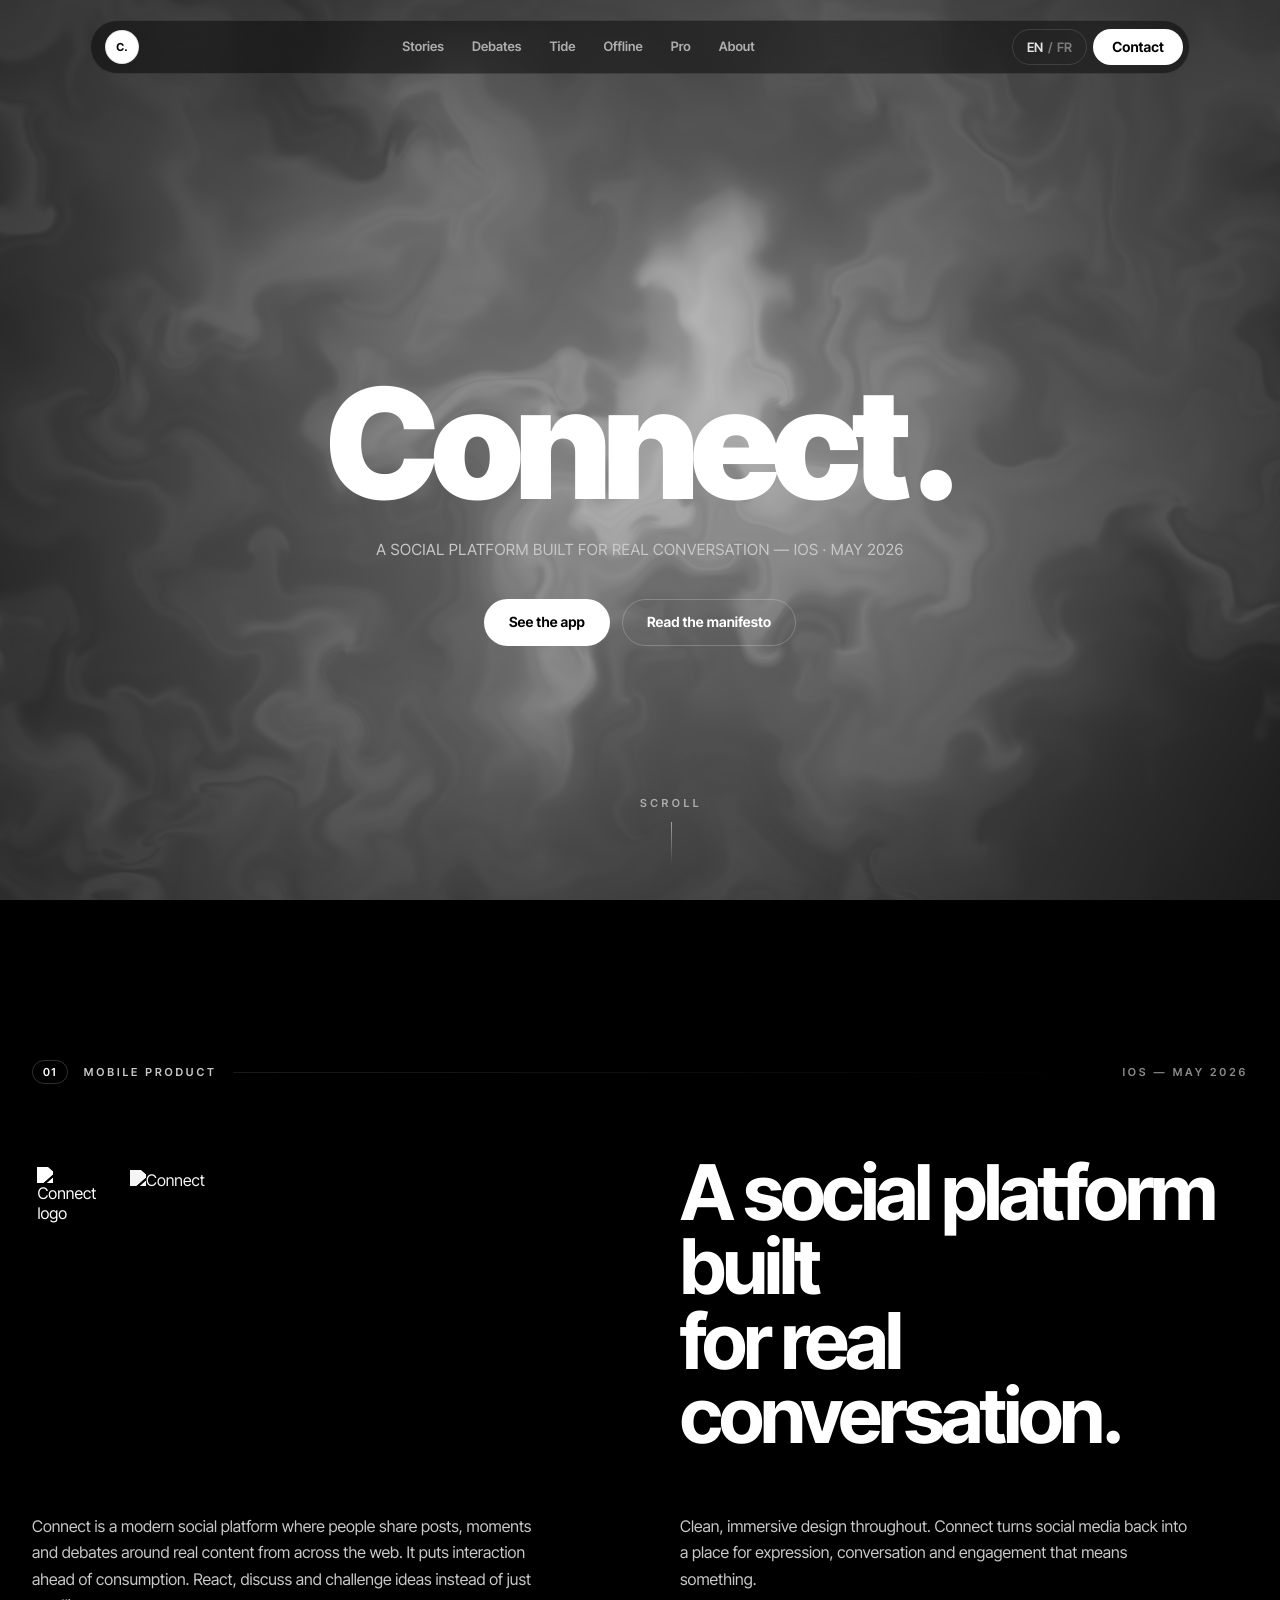
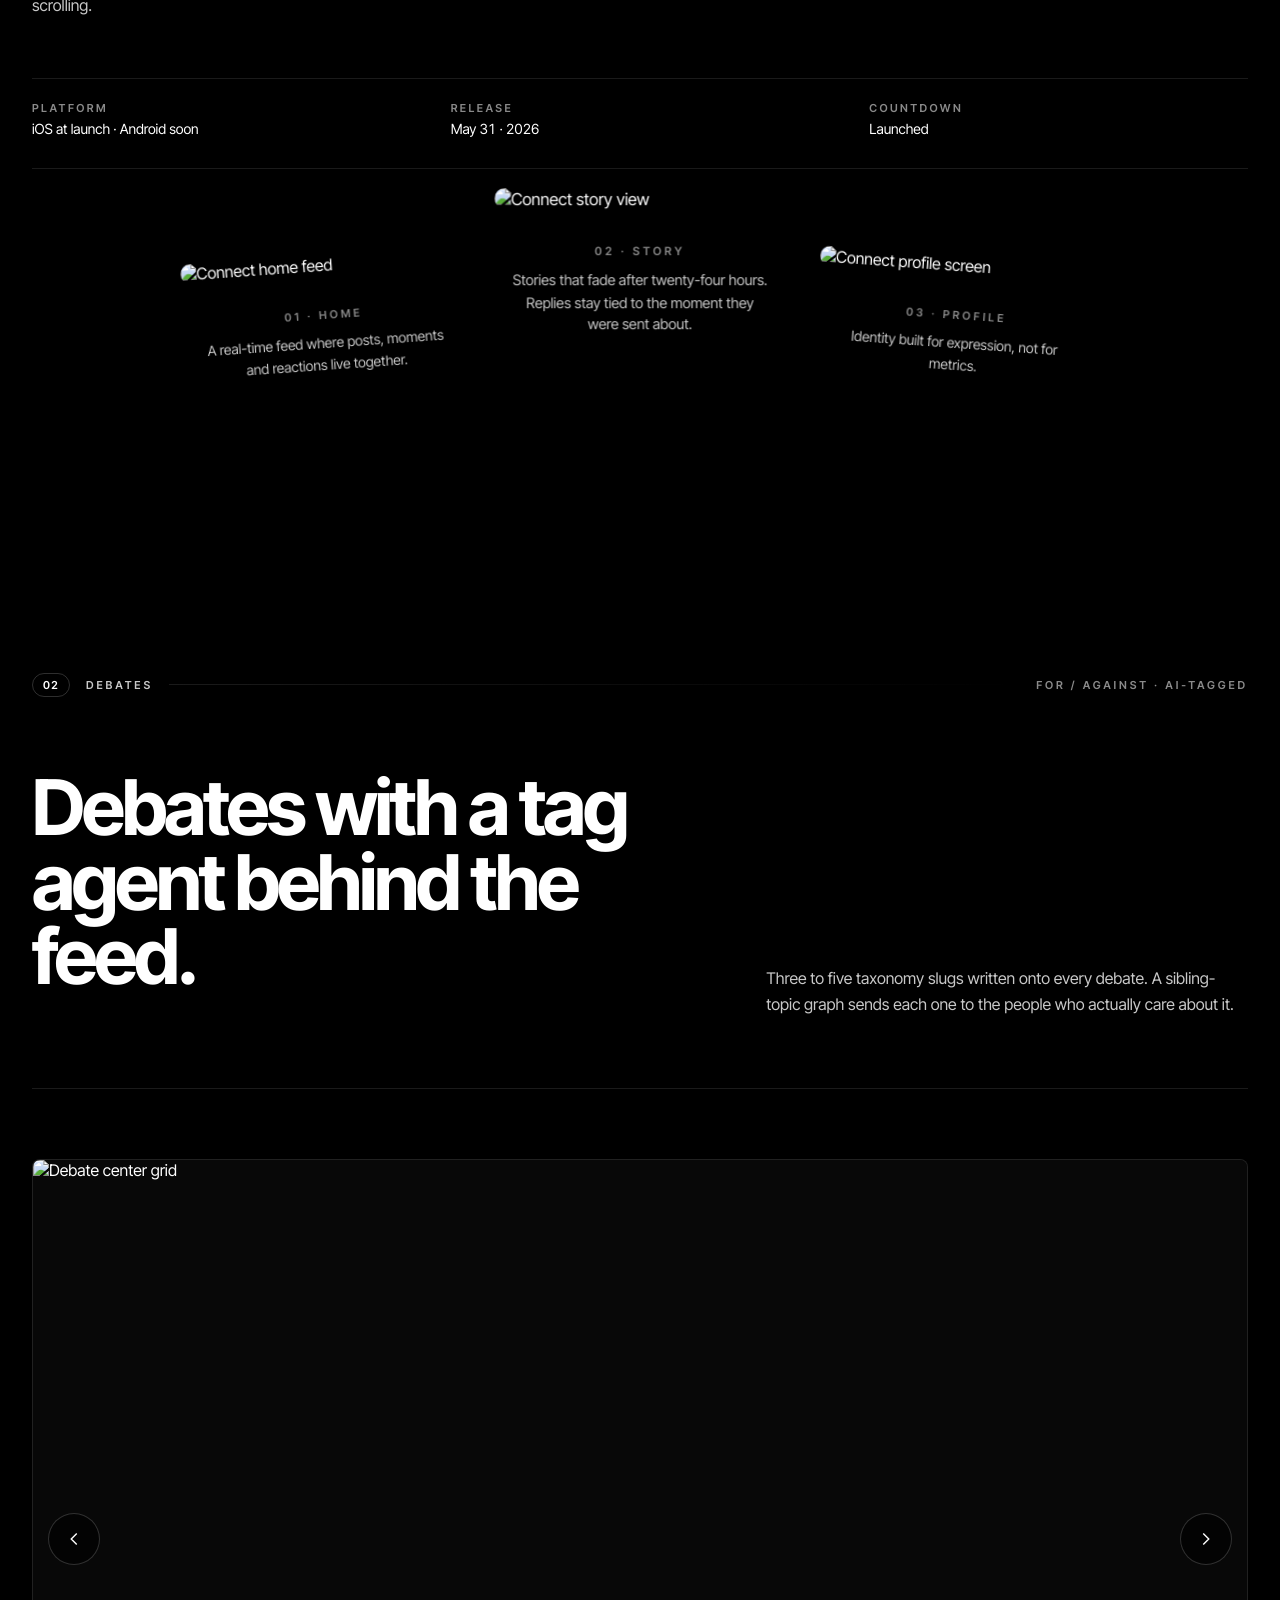
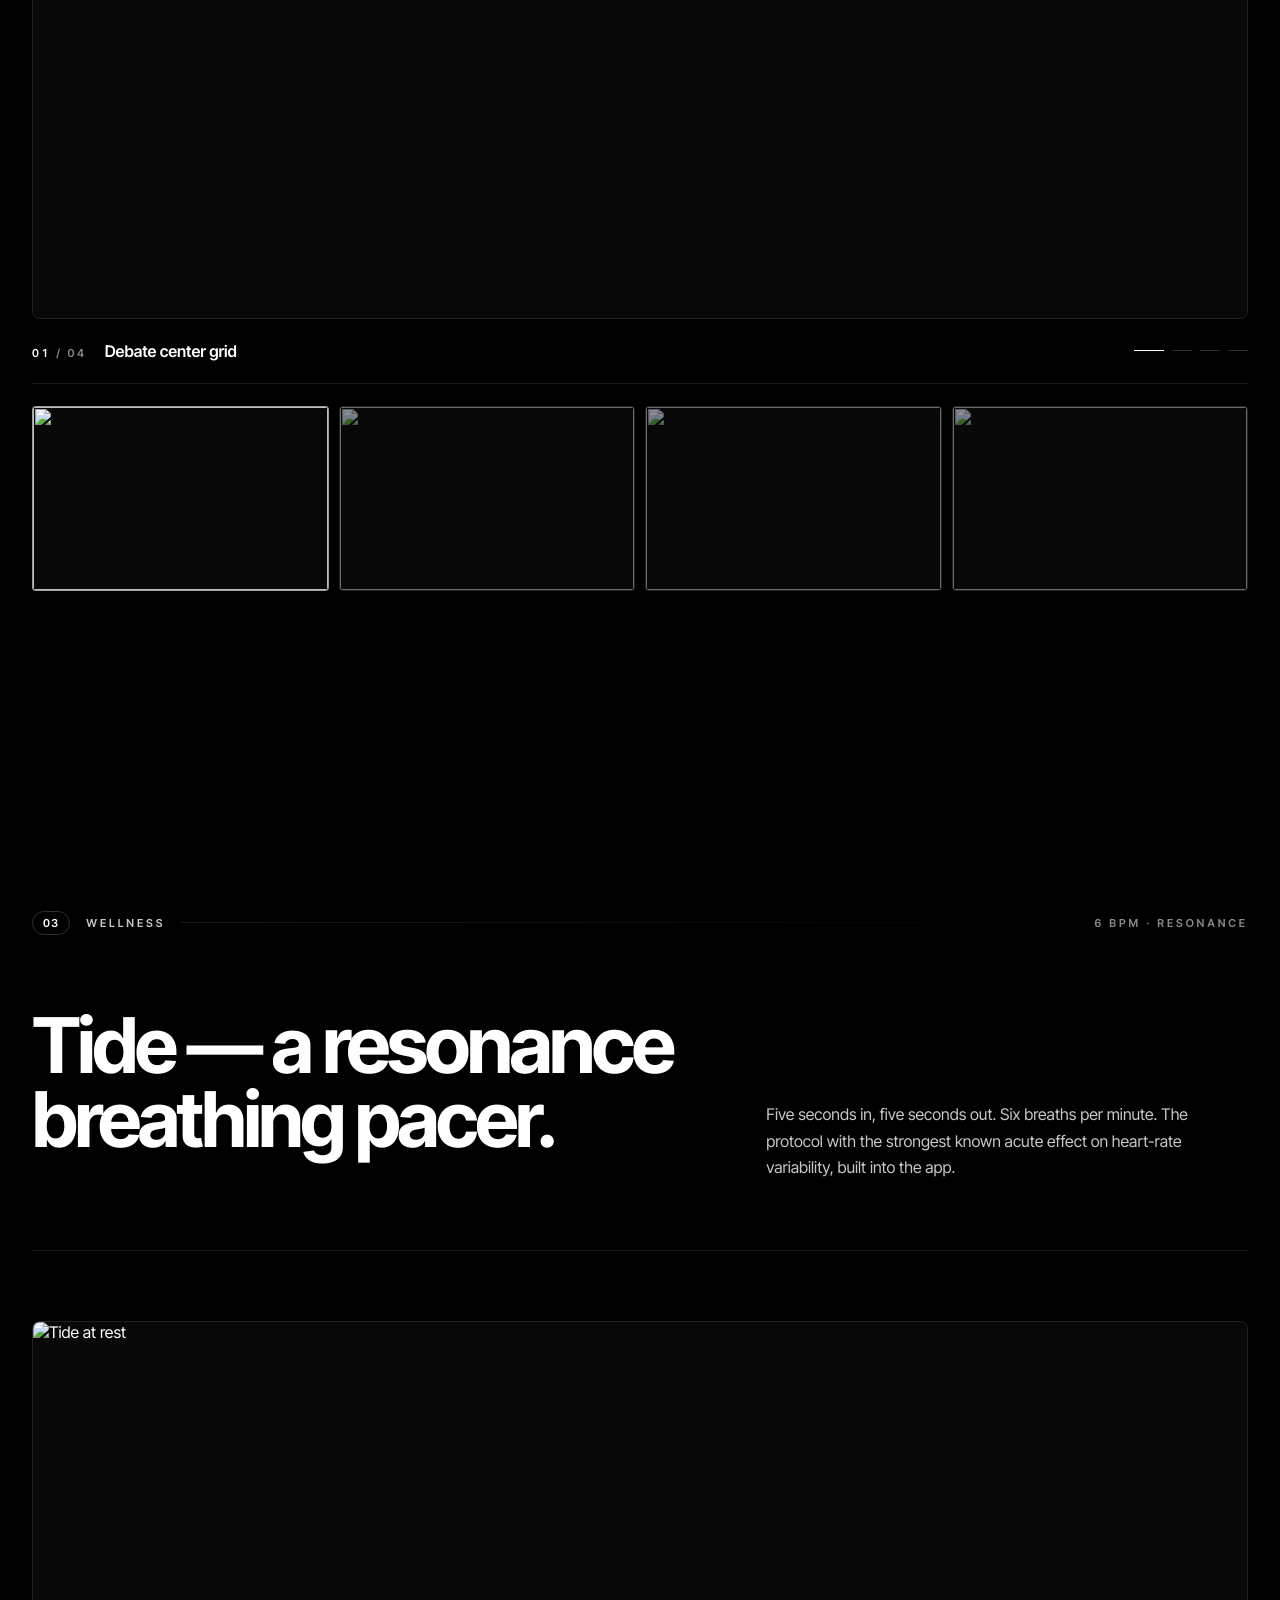
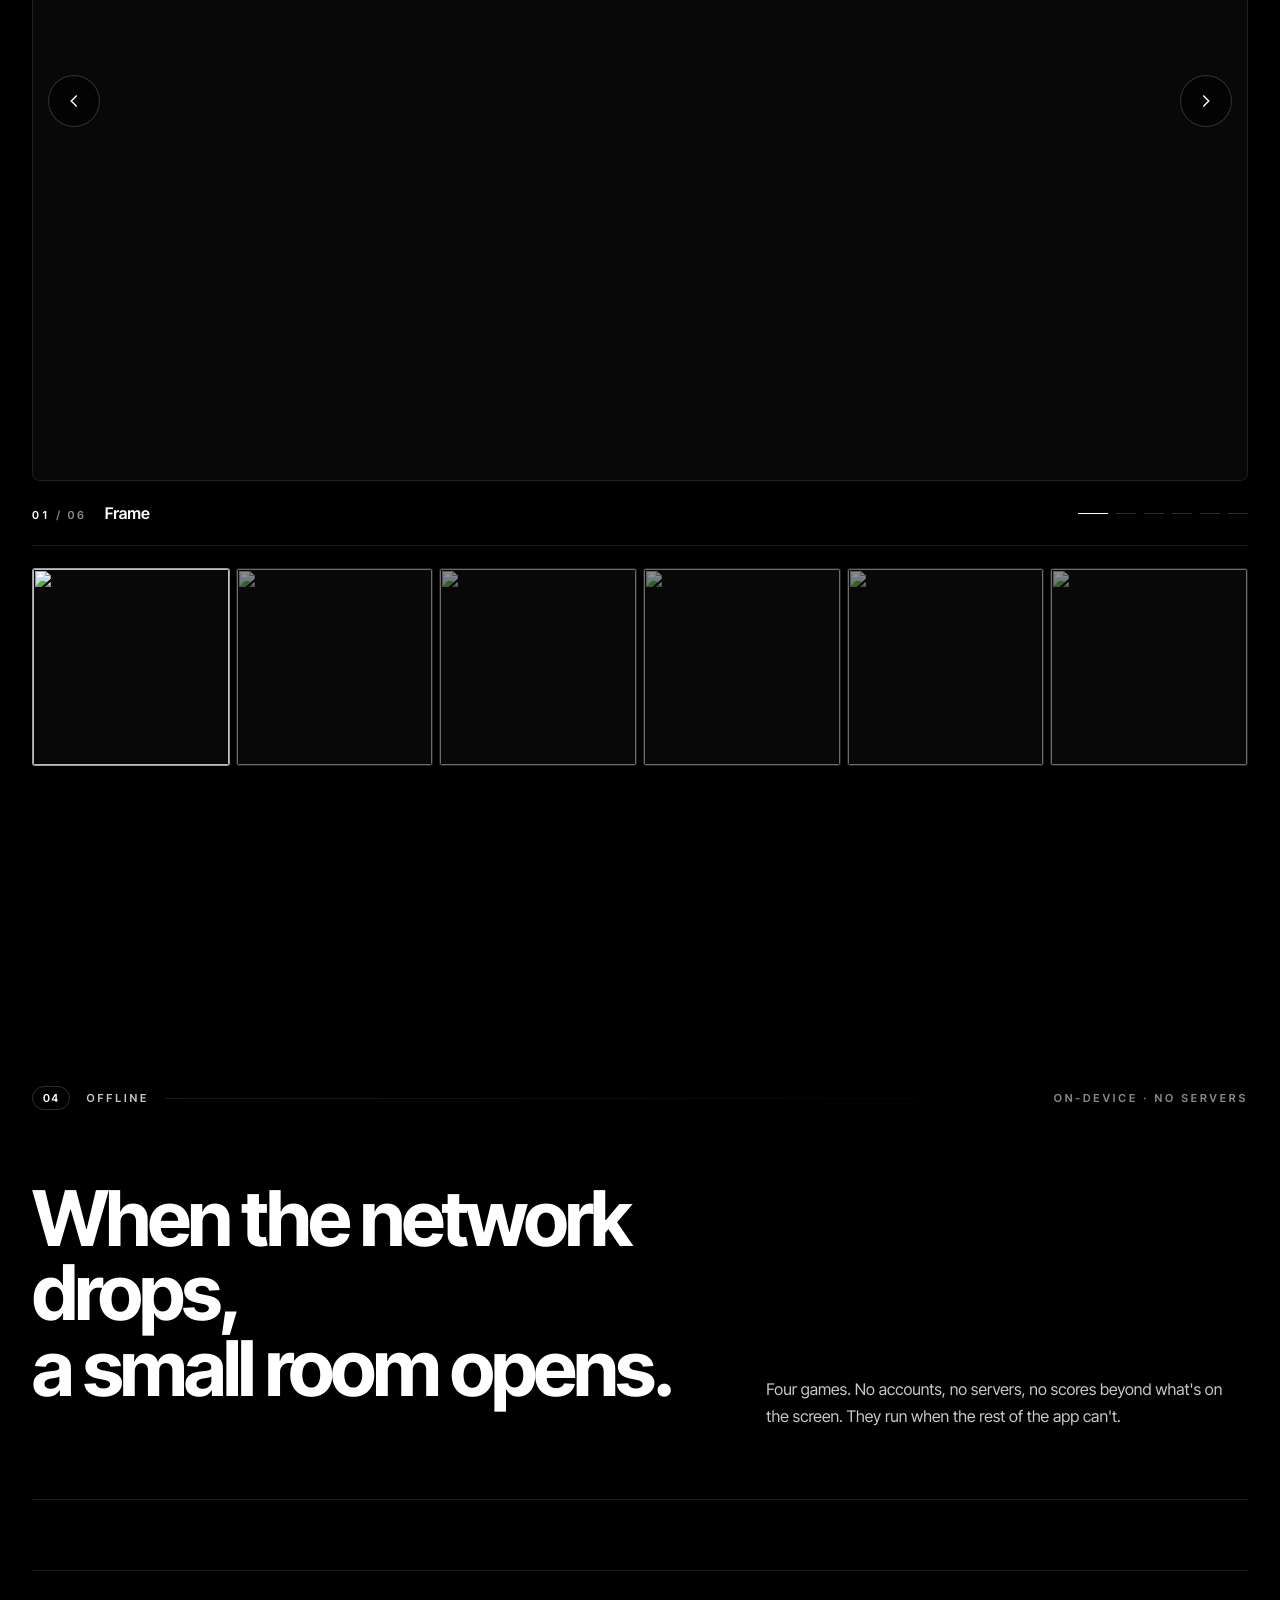
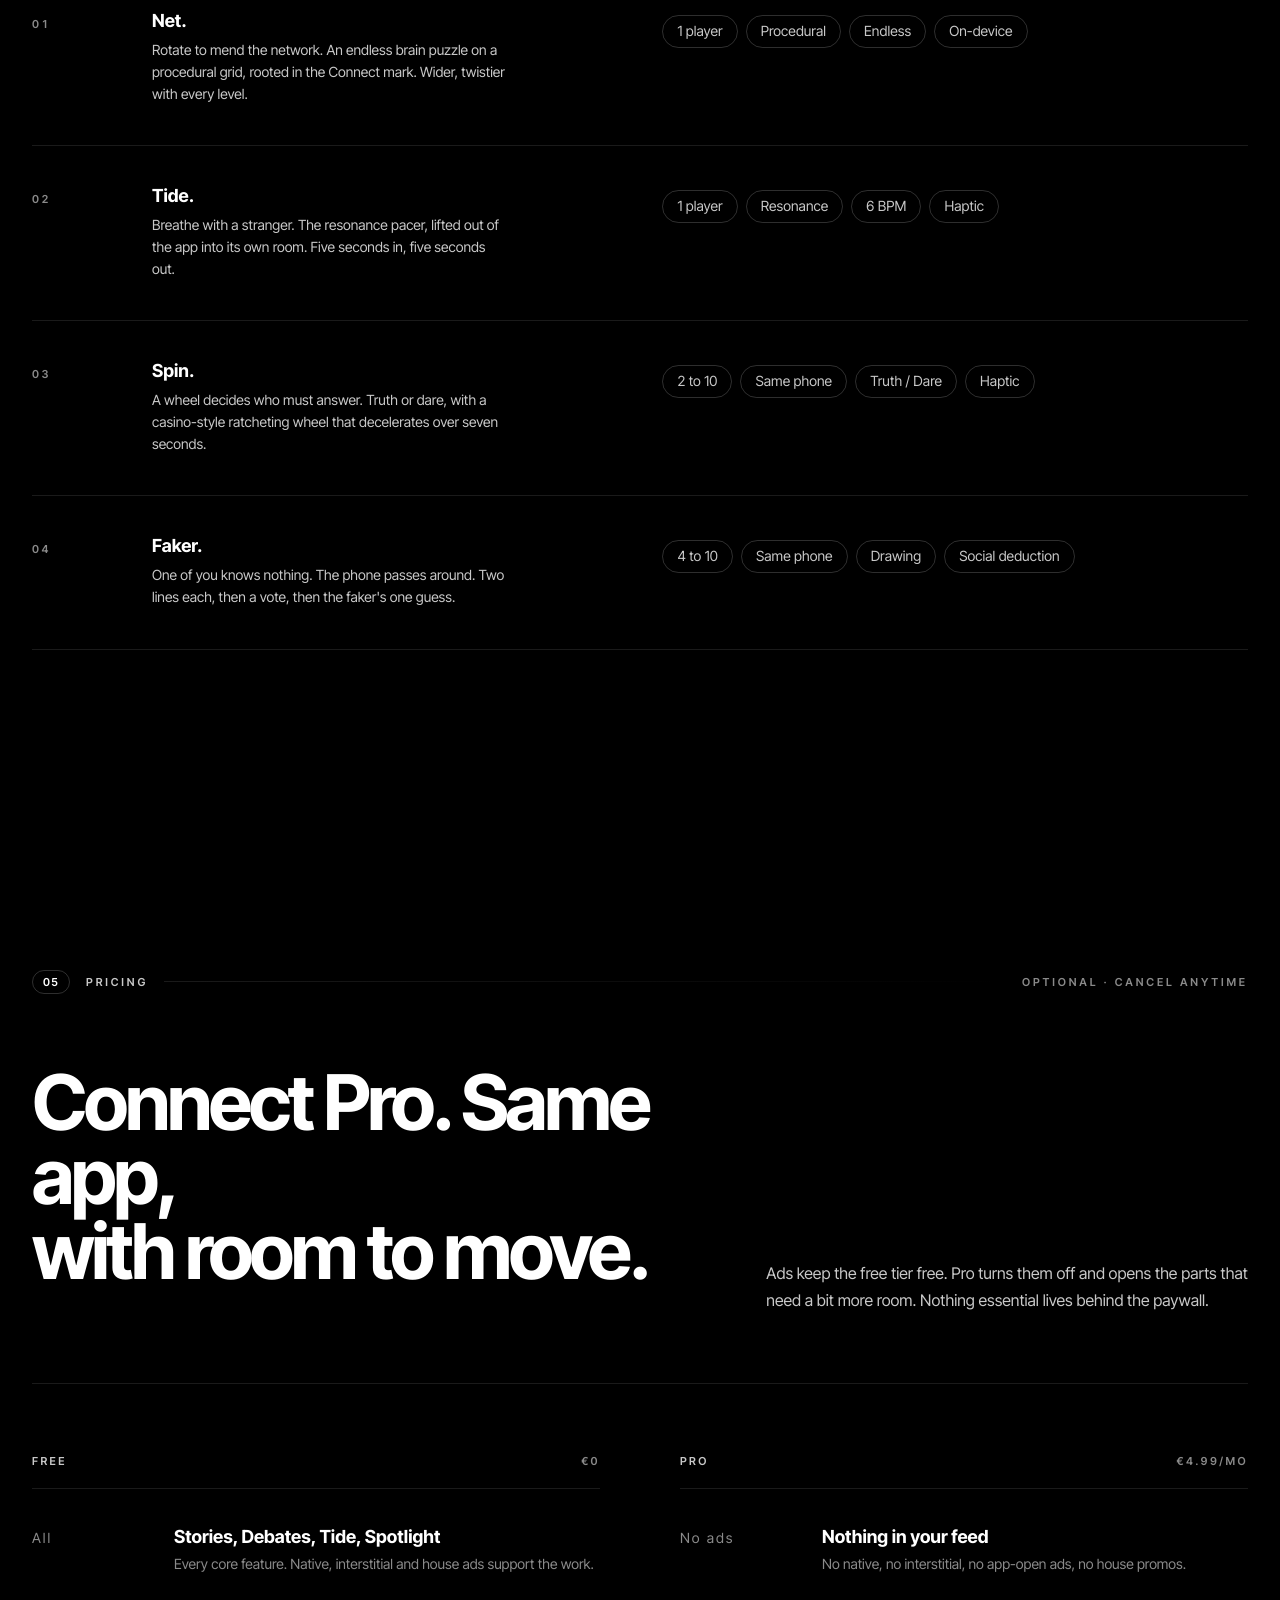
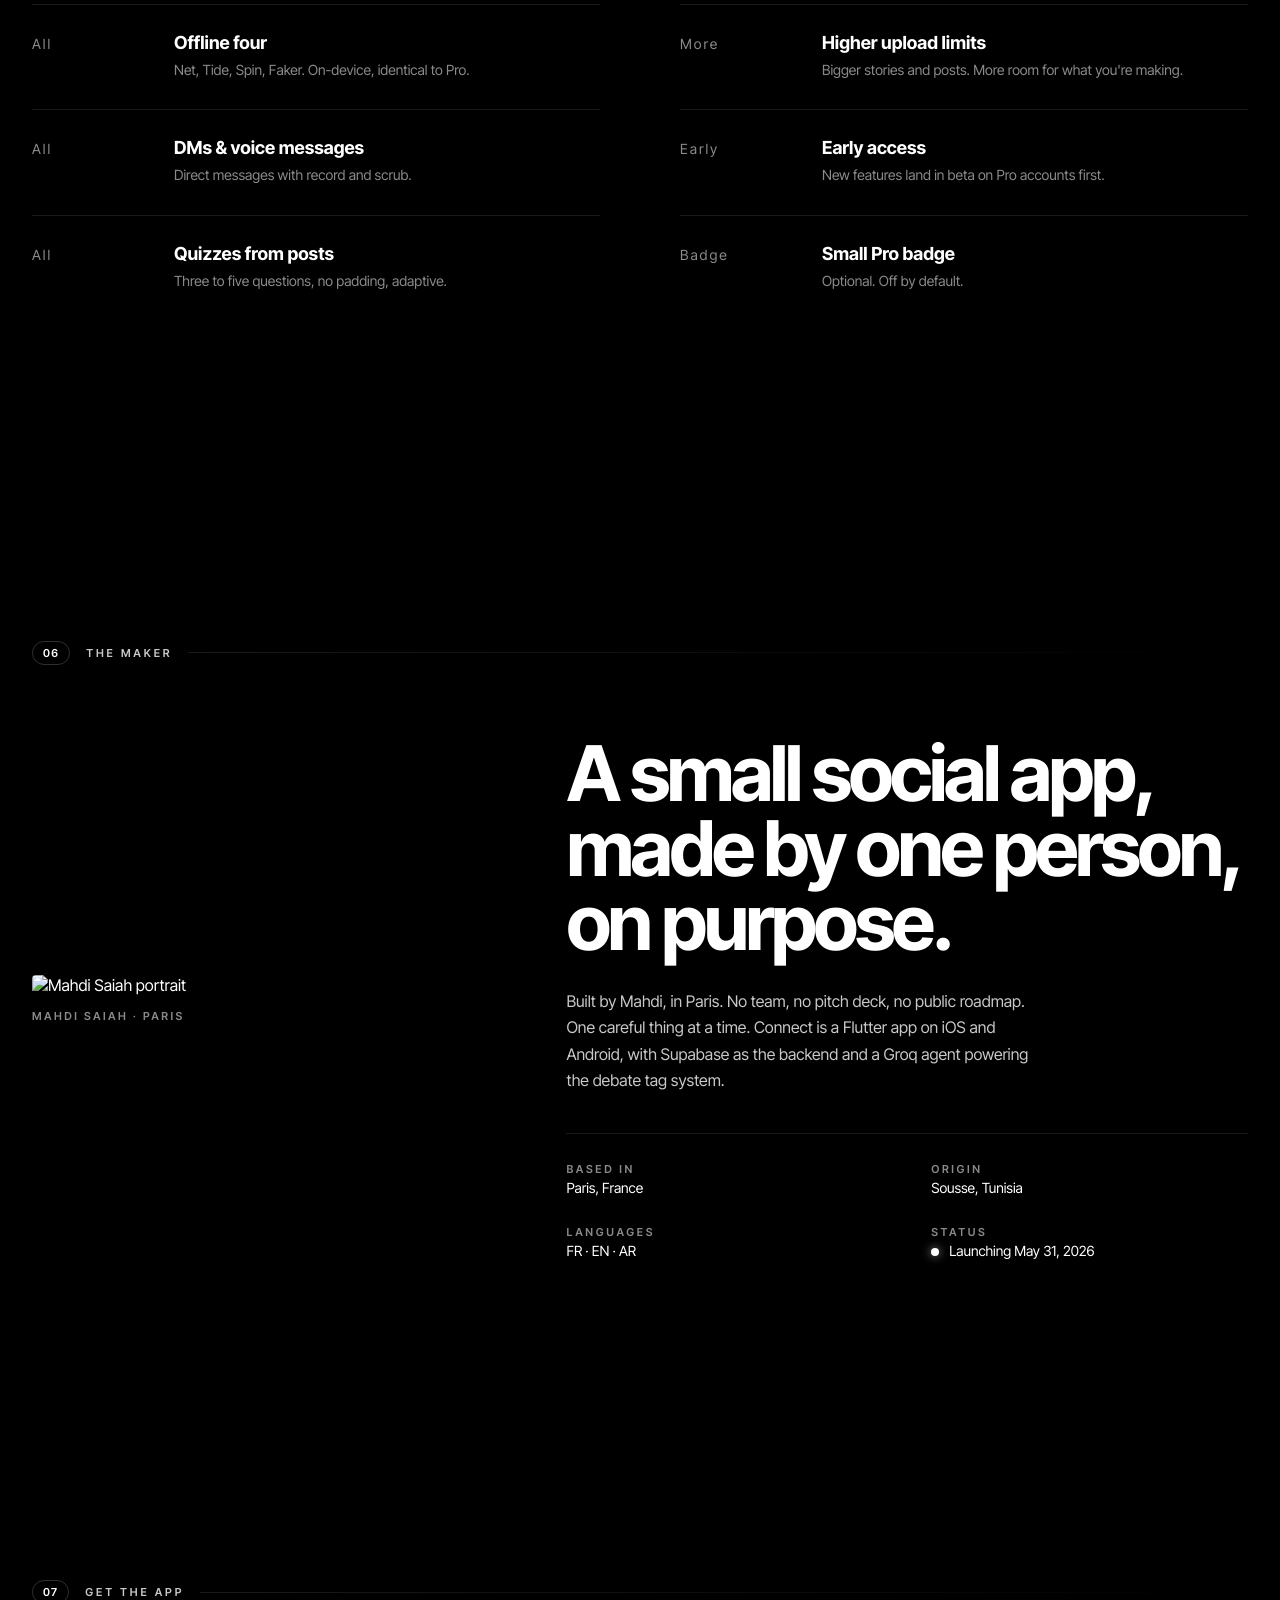
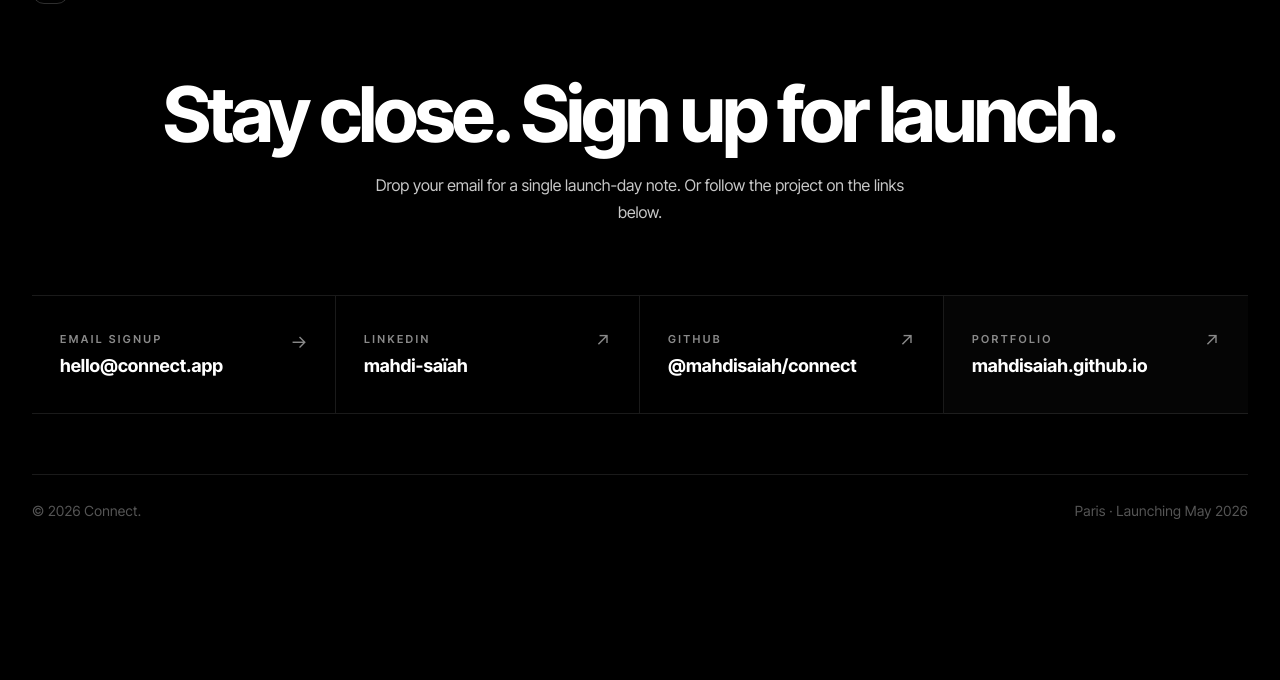
==== commit 8fb6066f: "Rebuild site to mirror mahdisaiah.github.io structure (black & white) Replaces the multi-page editor" ====
--- a/index.html
+++ b/index.html
@@ -1,327 +1,473 @@
-<!DOCTYPE html>
+<!doctype html>
 <html lang="en">
 <head>
-<meta charset="UTF-8" />
-<meta name="viewport" content="width=device-width, initial-scale=1.0" />
-<title>Connect. A social app that breathes.</title>
-<meta name="description" content="Connect is a social app built around stories that fade, debates that matter, and a clinical-grade resonance pacer for when you need to slow down." />
-<meta property="og:title" content="Connect." />
-<meta property="og:description" content="A social app that breathes." />
-<meta property="og:type" content="website" />
-<meta name="theme-color" content="#050505" />
-<link rel="preconnect" href="https://fonts.googleapis.com">
-<link rel="preconnect" href="https://fonts.gstatic.com" crossorigin>
-<link href="https://fonts.googleapis.com/css2?family=Geist+Mono:wght@400;500&family=Geist:wght@200;300;400;500;600&family=Playfair+Display:ital,wght@0,400;0,500;1,400;1,500;1,600&display=swap" rel="stylesheet">
-<link rel="stylesheet" href="assets/css/site.css" />
+  <meta charset="utf-8" />
+  <meta name="viewport" content="width=device-width, initial-scale=1" />
+  <title>Connect — A social platform for real conversation</title>
+  <meta name="description" content="Connect is a modern social platform built around posts, moments, debates and a clinical-grade breathing pacer. iOS, May 2026." />
+  <meta name="theme-color" content="#000000" />
+  <link rel="icon" href="images/logo.png" type="image/png" />
+  <link rel="preconnect" href="https://fonts.googleapis.com">
+  <link rel="preconnect" href="https://fonts.gstatic.com" crossorigin>
+  <link href="https://fonts.googleapis.com/css2?family=Inter+Tight:wght@300;400;500;600;700;800;900&display=swap" rel="stylesheet">
+  <link rel="stylesheet" href="style.css" />
 </head>
 <body>
-<canvas class="grid-bg" aria-hidden="true"></canvas>
-
-<header class="nav">
-  <div class="wrap nav-inner">
-    <a href="index.html" class="brand">Connect<span class="dot">.</span></a>
-    <nav class="nav-links" aria-label="Primary">
-      <a href="features.html">Features</a>
-      <a href="tide.html">Tide</a>
-      <a href="offline.html">Offline</a>
-      <a href="pro.html">Pro</a>
-      <a href="manifesto.html">Manifesto</a>
+  <canvas id="shader" aria-hidden="true"></canvas>
+
+  <header class="site-header" id="siteHeader">
+    <nav class="site-nav" aria-label="Main navigation">
+      <a class="nav-brand" href="#home" aria-label="Connect home">
+        <span class="brand-mark">C.</span>
+      </a>
+
+      <div class="nav-links" id="navLinks">
+        <a href="#connect" class="nav-link" data-i18n="nav.stories">Stories</a>
+        <a href="#debates" class="nav-link" data-i18n="nav.debates">Debates</a>
+        <a href="#tide" class="nav-link" data-i18n="nav.tide">Tide</a>
+        <a href="#offline" class="nav-link" data-i18n="nav.offline">Offline</a>
+        <a href="#pro" class="nav-link" data-i18n="nav.pro">Pro</a>
+        <a href="#about" class="nav-link" data-i18n="nav.about">About</a>
+      </div>
+
+      <div class="nav-actions">
+        <button class="lang-toggle" id="langToggle" type="button" aria-label="Switch language">
+          <span class="lang-current">EN</span>
+          <span class="lang-slash">/</span>
+          <span class="lang-next">FR</span>
+        </button>
+
+        <a href="#contact" class="nav-contact" data-i18n="nav.contact">Contact</a>
+
+        <button class="nav-menu-btn" id="navMenuBtn" type="button" aria-label="Open menu" aria-expanded="false">
+          <span></span>
+          <span></span>
+        </button>
+      </div>
     </nav>
-    <button class="nav-menu-btn" aria-expanded="false" aria-controls="primary-nav">Menu</button>
+
+    <div class="mobile-panel" id="mobilePanel" aria-hidden="true">
+      <a href="#connect" class="mobile-link" data-i18n="nav.stories">Stories</a>
+      <a href="#debates" class="mobile-link" data-i18n="nav.debates">Debates</a>
+      <a href="#tide" class="mobile-link" data-i18n="nav.tide">Tide</a>
+      <a href="#offline" class="mobile-link" data-i18n="nav.offline">Offline</a>
+      <a href="#pro" class="mobile-link" data-i18n="nav.pro">Pro</a>
+      <a href="#about" class="mobile-link" data-i18n="nav.about">About</a>
+      <a href="#contact" class="mobile-link mobile-contact" data-i18n="nav.contact">Contact</a>
+    </div>
+  </header>
+
+  <main>
+    <!-- ========== HERO ========== -->
+    <section class="hero" id="home">
+      <h1 class="hero-name">
+        <span>Connect</span><em class="serif">.</em>
+      </h1>
+      <p class="tagline" data-i18n="hero.tagline">A social platform built for real conversation — iOS · May 2026</p>
+      <div class="hero-actions">
+        <a class="btn solid" href="#connect" data-i18n="hero.cta1">See the app</a>
+        <a class="btn" href="#about" data-i18n="hero.cta2">Read the manifesto</a>
+      </div>
+
+      <a href="#connect" class="scroll" aria-label="Scroll down">
+        <span data-i18n="hero.scroll">Scroll</span>
+        <i></i>
+      </a>
+    </section>
+
+    <!-- ========== 01 — CONNECT (phone showcase) ========== -->
+    <section class="section connect" id="connect">
+      <div class="wrap">
+        <div class="s-head">
+          <span class="s-num">01</span>
+          <span class="s-label" data-i18n="connect.label">Mobile product</span>
+          <span class="s-rule"></span>
+          <span class="s-meta" data-i18n="connect.meta">iOS — May 2026</span>
+        </div>
+
+        <div class="connect-head">
+          <div class="lockup">
+            <span class="logo-box"><img src="images/logo.png" alt="Connect logo"></span>
+            <img class="wordmark" src="images/textlogo.png" alt="Connect">
+          </div>
+
+          <h2 class="display" data-i18n="connect.title">
+            A social platform built<br>
+            for <em class="serif">real</em> conversation.
+          </h2>
+
+          <div class="connect-copy">
+            <p data-i18n="connect.lead">Connect is a modern social platform where people share posts, moments and debates around real content from across the web. It puts interaction ahead of consumption. React, discuss and challenge ideas instead of just scrolling.</p>
+            <p data-i18n="connect.lead2">Clean, immersive design throughout. Connect turns social media back into a place for expression, conversation and engagement that means something.</p>
+          </div>
+
+          <div class="connect-meta">
+            <div class="cm">
+              <span data-i18n="connect.m1.label">Platform</span>
+              <b data-i18n="connect.m1.val">iOS at launch · Android soon</b>
+            </div>
+            <div class="cm">
+              <span data-i18n="connect.m2.label">Release</span>
+              <b data-i18n="connect.m2.val">May 31 · 2026</b>
+            </div>
+            <div class="cm">
+              <span data-i18n="connect.m3.label">Countdown</span>
+              <b id="countdown">—</b>
+            </div>
+          </div>
+        </div>
+
+        <div class="phone-stage" id="phoneStage">
+          <article class="phone-col left">
+            <div class="phone-frameless"><img src="images/home.png" alt="Connect home feed"></div>
+            <div class="caption"><span>01 · <span data-i18n="connect.cap1">Home</span></span><p data-i18n="connect.phone1.text">A real-time feed where posts, moments and reactions live together.</p></div>
+          </article>
+          <article class="phone-col center">
+            <div class="phone-frameless"><img src="images/story.png" alt="Connect story view"></div>
+            <div class="caption"><span>02 · <span data-i18n="connect.cap2">Story</span></span><p data-i18n="connect.phone2.text">Stories that fade after twenty-four hours. Replies stay tied to the moment they were sent about.</p></div>
+          </article>
+          <article class="phone-col right">
+            <div class="phone-frameless"><img src="images/profile.png" alt="Connect profile screen"></div>
+            <div class="caption"><span>03 · <span data-i18n="connect.cap3">Profile</span></span><p data-i18n="connect.phone3.text">Identity built for expression, not for metrics.</p></div>
+          </article>
+        </div>
+      </div>
+    </section>
+
+    <!-- ========== 02 — DEBATES (carousel) ========== -->
+    <section class="section debates" id="debates">
+      <div class="wrap">
+        <div class="s-head">
+          <span class="s-num">02</span>
+          <span class="s-label" data-i18n="debates.label">Debates</span>
+          <span class="s-rule"></span>
+          <span class="s-meta">For / Against · AI-tagged</span>
+        </div>
+
+        <div class="head-grid">
+          <h2 class="display" data-i18n="debates.title">
+            Debates with a <em class="serif">tag agent</em> behind the feed.
+          </h2>
+          <p class="lead" data-i18n="debates.lead">Three to five taxonomy slugs written onto every debate. A sibling-topic graph sends each one to the people who actually care about it.</p>
+        </div>
+
+        <div class="carousel image-carousel" id="debateCarousel" data-carousel="image">
+          <div class="carousel-stage">
+            <button class="car-btn prev" type="button" aria-label="Previous">
+              <svg viewBox="0 0 24 24" fill="none" stroke="currentColor" stroke-width="1.5"><path d="M15 6l-6 6 6 6"/></svg>
+            </button>
+
+            <div class="carousel-track" id="debateTrack">
+              <div class="carousel-slide active"><img src="images/debate1.png" alt="Debate center grid"></div>
+              <div class="carousel-slide"><img src="images/debate2.png" alt="For / Against voting"></div>
+              <div class="carousel-slide"><img src="images/debate3.png" alt="Topic detail"></div>
+              <div class="carousel-slide"><img src="images/debate4.png" alt="Thread reactions"></div>
+            </div>
+
+            <button class="car-btn next" type="button" aria-label="Next">
+              <svg viewBox="0 0 24 24" fill="none" stroke="currentColor" stroke-width="1.5"><path d="M9 6l6 6-6 6"/></svg>
+            </button>
+          </div>
+
+          <div class="slide-meta">
+            <div class="sm-left">
+              <span class="sm-index"><em id="debateIndex">01</em> / 04</span>
+              <b id="debateTitle" data-i18n="debates.v1">Debate center grid</b>
+            </div>
+            <div class="sm-dots" id="debateDots" aria-hidden="true"></div>
+          </div>
+
+          <div class="carousel-thumbs" id="debateThumbs">
+            <button class="thumb active" data-index="0" aria-label="Debate 1">
+              <img src="images/debate1.png" alt="">
+            </button>
+            <button class="thumb" data-index="1" aria-label="Debate 2">
+              <img src="images/debate2.png" alt="">
+            </button>
+            <button class="thumb" data-index="2" aria-label="Debate 3">
+              <img src="images/debate3.png" alt="">
+            </button>
+            <button class="thumb" data-index="3" aria-label="Debate 4">
+              <img src="images/debate4.png" alt="">
+            </button>
+          </div>
+        </div>
+      </div>
+    </section>
+
+    <!-- ========== 03 — TIDE (image carousel) ========== -->
+    <section class="section tide" id="tide">
+      <div class="wrap">
+        <div class="s-head">
+          <span class="s-num">03</span>
+          <span class="s-label" data-i18n="tide.label">Wellness</span>
+          <span class="s-rule"></span>
+          <span class="s-meta">6 BPM · Resonance</span>
+        </div>
+
+        <div class="head-grid">
+          <h2 class="display" data-i18n="tide.title">
+            Tide — a <em class="serif">resonance</em> breathing pacer.
+          </h2>
+          <p class="lead" data-i18n="tide.lead">Five seconds in, five seconds out. Six breaths per minute. The protocol with the strongest known acute effect on heart-rate variability, built into the app.</p>
+        </div>
+
+        <div class="carousel image-carousel" id="tideCarousel" data-carousel="image">
+          <div class="carousel-stage">
+            <button class="car-btn prev" type="button" aria-label="Previous">
+              <svg viewBox="0 0 24 24" fill="none" stroke="currentColor" stroke-width="1.5"><path d="M15 6l-6 6 6 6"/></svg>
+            </button>
+
+            <div class="carousel-track" id="tideTrack">
+              <div class="carousel-slide active"><img src="images/tide1.png" alt="Tide at rest"></div>
+              <div class="carousel-slide"><img src="images/tide2.png" alt="Mid inhale"></div>
+              <div class="carousel-slide"><img src="images/tide3.png" alt="Full inhale"></div>
+              <div class="carousel-slide"><img src="images/tide4.png" alt="Mid exhale"></div>
+              <div class="carousel-slide"><img src="images/tide5.png" alt="Synced glow"></div>
+              <div class="carousel-slide"><img src="images/tide6.png" alt="Coherence bloom"></div>
+            </div>
+
+            <button class="car-btn next" type="button" aria-label="Next">
+              <svg viewBox="0 0 24 24" fill="none" stroke="currentColor" stroke-width="1.5"><path d="M9 6l6 6-6 6"/></svg>
+            </button>
+          </div>
+
+          <div class="slide-meta">
+            <div class="sm-left">
+              <span class="sm-index"><em id="tideIndex">01</em> / 06</span>
+              <b data-i18n="tide.piece">Frame</b>
+            </div>
+            <div class="sm-dots" id="tideDots" aria-hidden="true"></div>
+          </div>
+
+          <div class="thumb-grid" id="tideThumbs"></div>
+        </div>
+      </div>
+    </section>
+
+    <!-- ========== 04 — OFFLINE (skill-list style) ========== -->
+    <section class="section offline" id="offline">
+      <div class="wrap">
+        <div class="s-head">
+          <span class="s-num">04</span>
+          <span class="s-label" data-i18n="offline.label">Offline</span>
+          <span class="s-rule"></span>
+          <span class="s-meta">On-device · no servers</span>
+        </div>
+
+        <div class="head-grid">
+          <h2 class="display" data-i18n="offline.title">
+            When the network drops,<br>
+            a small <em class="serif">room</em> opens.
+          </h2>
+          <p class="lead" data-i18n="offline.lead">Four games. No accounts, no servers, no scores beyond what's on the screen. They run when the rest of the app can't.</p>
+        </div>
+
+        <ul class="skill-list">
+          <li class="skill-row">
+            <span class="sr-num">01</span>
+            <div class="sr-title">
+              <b data-i18n="offline.net.t">Net.</b>
+              <p data-i18n="offline.net.p">Rotate to mend the network. An endless brain puzzle on a procedural grid, rooted in the Connect mark. Wider, twistier with every level.</p>
+            </div>
+            <div class="sr-tags">
+              <span>1 player</span><span>Procedural</span><span>Endless</span><span>On-device</span>
+            </div>
+          </li>
+          <li class="skill-row">
+            <span class="sr-num">02</span>
+            <div class="sr-title">
+              <b data-i18n="offline.tide.t">Tide.</b>
+              <p data-i18n="offline.tide.p">Breathe with a stranger. The resonance pacer, lifted out of the app into its own room. Five seconds in, five seconds out.</p>
+            </div>
+            <div class="sr-tags">
+              <span>1 player</span><span>Resonance</span><span>6 BPM</span><span>Haptic</span>
+            </div>
+          </li>
+          <li class="skill-row">
+            <span class="sr-num">03</span>
+            <div class="sr-title">
+              <b data-i18n="offline.spin.t">Spin.</b>
+              <p data-i18n="offline.spin.p">A wheel decides who must answer. Truth or dare, with a casino-style ratcheting wheel that decelerates over seven seconds.</p>
+            </div>
+            <div class="sr-tags">
+              <span>2 to 10</span><span>Same phone</span><span>Truth / Dare</span><span>Haptic</span>
+            </div>
+          </li>
+          <li class="skill-row">
+            <span class="sr-num">04</span>
+            <div class="sr-title">
+              <b data-i18n="offline.faker.t">Faker.</b>
+              <p data-i18n="offline.faker.p">One of you knows nothing. The phone passes around. Two lines each, then a vote, then the faker's one guess.</p>
+            </div>
+            <div class="sr-tags">
+              <span>4 to 10</span><span>Same phone</span><span>Drawing</span><span>Social deduction</span>
+            </div>
+          </li>
+        </ul>
+      </div>
+    </section>
+
+    <!-- ========== 05 — PRO ========== -->
+    <section class="section pro" id="pro">
+      <div class="wrap">
+        <div class="s-head">
+          <span class="s-num">05</span>
+          <span class="s-label" data-i18n="pro.label">Pricing</span>
+          <span class="s-rule"></span>
+          <span class="s-meta">Optional · cancel anytime</span>
+        </div>
+
+        <div class="head-grid">
+          <h2 class="display" data-i18n="pro.title">
+            Connect Pro. Same app,<br>
+            with room to <em class="serif">move</em>.
+          </h2>
+          <p class="lead" data-i18n="pro.lead">Ads keep the free tier free. Pro turns them off and opens the parts that need a bit more room. Nothing essential lives behind the paywall.</p>
+        </div>
+
+        <div class="career-grid">
+          <div class="career-col">
+            <h3 class="col-title"><span data-i18n="pro.free">Free</span><em>€0</em></h3>
+            <ol class="tl">
+              <li>
+                <span class="tl-year">All</span>
+                <div><b>Stories, Debates, Tide, Spotlight</b><p>Every core feature. Native, interstitial and house ads support the work.</p></div>
+              </li>
+              <li>
+                <span class="tl-year">All</span>
+                <div><b>Offline four</b><p>Net, Tide, Spin, Faker. On-device, identical to Pro.</p></div>
+              </li>
+              <li>
+                <span class="tl-year">All</span>
+                <div><b>DMs &amp; voice messages</b><p>Direct messages with record and scrub.</p></div>
+              </li>
+              <li>
+                <span class="tl-year">All</span>
+                <div><b>Quizzes from posts</b><p>Three to five questions, no padding, adaptive.</p></div>
+              </li>
+            </ol>
+          </div>
+
+          <div class="career-col">
+            <h3 class="col-title"><span data-i18n="pro.pro">Pro</span><em>€4.99/mo</em></h3>
+            <ol class="tl">
+              <li>
+                <span class="tl-year">No ads</span>
+                <div><b>Nothing in your feed</b><p>No native, no interstitial, no app-open ads, no house promos.</p></div>
+              </li>
+              <li>
+                <span class="tl-year">More</span>
+                <div><b>Higher upload limits</b><p>Bigger stories and posts. More room for what you're making.</p></div>
+              </li>
+              <li>
+                <span class="tl-year">Early</span>
+                <div><b>Early access</b><p>New features land in beta on Pro accounts first.</p></div>
+              </li>
+              <li>
+                <span class="tl-year">Badge</span>
+                <div><b>Small Pro badge</b><p>Optional. Off by default.</p></div>
+              </li>
+            </ol>
+          </div>
+        </div>
+      </div>
+    </section>
+
+    <!-- ========== 06 — ABOUT ========== -->
+    <section class="section about" id="about">
+      <div class="wrap">
+        <div class="s-head">
+          <span class="s-num">06</span>
+          <span class="s-label" data-i18n="about.label">The maker</span>
+          <span class="s-rule"></span>
+        </div>
+
+        <div class="about-grid">
+          <figure class="portrait">
+            <img src="images/i1.jpg" alt="Mahdi Saiah portrait">
+            <figcaption>Mahdi Saiah · Paris</figcaption>
+          </figure>
+
+          <div class="about-copy">
+            <h2 class="display" data-i18n="about.title">
+              A small social app, made by <em class="serif">one</em> person, on purpose.
+            </h2>
+            <p class="lead" data-i18n="about.lead">Built by Mahdi, in Paris. No team, no pitch deck, no public roadmap. One careful thing at a time. Connect is a Flutter app on iOS and Android, with Supabase as the backend and a Groq agent powering the debate tag system.</p>
+
+            <dl class="about-facts">
+              <div>
+                <dt data-i18n="about.based">Based in</dt>
+                <dd>Paris, France</dd>
+              </div>
+              <div>
+                <dt data-i18n="about.origin">Origin</dt>
+                <dd>Sousse, Tunisia</dd>
+              </div>
+              <div>
+                <dt data-i18n="about.languages">Languages</dt>
+                <dd>FR · EN · AR</dd>
+              </div>
+              <div>
+                <dt data-i18n="about.statuslabel">Status</dt>
+                <dd><span class="status-dot"></span><span data-i18n="about.status">Launching May 31, 2026</span></dd>
+              </div>
+            </dl>
+          </div>
+        </div>
+      </div>
+    </section>
+
+    <!-- ========== 07 — CONTACT ========== -->
+    <section class="section contact" id="contact">
+      <div class="wrap">
+        <div class="s-head">
+          <span class="s-num">07</span>
+          <span class="s-label" data-i18n="contact.label">Get the app</span>
+          <span class="s-rule"></span>
+        </div>
+
+        <h2 class="display center" data-i18n="contact.title">
+          Stay close. <em class="serif">Sign up</em> for launch.
+        </h2>
+        <p class="lead center" data-i18n="contact.lead">Drop your email for a single launch-day note. Or follow the project on the links below.</p>
+
+        <div class="contact-cards">
+          <a href="mailto:hello@connect.app?subject=Connect%20launch%20signup" class="c-card">
+            <span class="c-kind" data-i18n="contact.email">Email signup</span>
+            <b>hello@connect.app</b>
+            <em>→</em>
+          </a>
+          <a href="https://www.linkedin.com/in/mahdi-sa%C3%AFah-901a05303/" target="_blank" rel="noopener" class="c-card">
+            <span class="c-kind">LinkedIn</span>
+            <b>mahdi-saïah</b>
+            <em>↗</em>
+          </a>
+          <a href="https://github.com/mahdisaiah/connect" target="_blank" rel="noopener" class="c-card">
+            <span class="c-kind">GitHub</span>
+            <b>@mahdisaiah/connect</b>
+            <em>↗</em>
+          </a>
+          <a href="https://mahdisaiah.github.io" target="_blank" rel="noopener" class="c-card cv-card">
+            <span class="c-kind" data-i18n="contact.cv">Portfolio</span>
+            <b>mahdisaiah.github.io</b>
+            <em>↗</em>
+          </a>
+        </div>
+
+        <footer class="site-footer">
+          <span>© <span id="year"></span> Connect.</span>
+          <span>Paris · <span data-i18n="contact.available">Launching May 2026</span></span>
+        </footer>
+      </div>
+    </section>
+  </main>
+
+  <div class="lightbox" id="lightbox">
+    <button id="closeLightbox" aria-label="Close">×</button>
+    <img id="lightboxImg" alt="Expanded screen">
   </div>
-</header>
-
-<main>
-
-  <!-- ── Hero ─────────────────────────────────────────────────────────── -->
-  <section class="hero wrap">
-    <div class="hero-eyebrow">
-      <span><span class="live-dot"></span>Now in private build · v1.0</span>
-      <span>iOS · Android</span>
-    </div>
-
-    <h1>
-      <span class="reveal-line"><span><span class="roman-thin">A</span> <span class="italic">social app</span></span></span>
-      <span class="reveal-line delay-1"><span><span class="italic">that doesn't ask</span></span></span>
-      <span class="reveal-line delay-2"><span><span class="italic">for everything.</span></span></span>
-    </h1>
-
-    <div class="hero-sub">
-      <div class="lead">
-        A small set of things, done with care. Stories that fade. Debates that matter. A pacer for when you need one.
-      </div>
-      <div class="meta">
-        <p>Built by one person. Shipped one feature at a time. Free, with an optional Pro for the parts that need more room.</p>
-        <div class="hero-cta">
-          <a class="btn btn-primary" href="features.html">See what's inside</a>
-          <a class="btn" href="manifesto.html">Read the manifesto</a>
-        </div>
-      </div>
-    </div>
-  </section>
-
-  <!-- ── Manifesto teaser ─────────────────────────────────────────────── -->
-  <section class="manifesto wrap reveal">
-    <p>
-      <span class="mute">Most apps measure how long you stayed.</span><br>
-      Connect measures whether you wanted to stay at all.
-    </p>
-  </section>
-
-  <!-- ── 01 / Stories ─────────────────────────────────────────────────── -->
-  <section class="wrap" id="stories">
-    <header class="sec-head reveal">
-      <div class="ordinal">01.</div>
-      <div>
-        <h2><span class="italic">Stories</span> that fade.</h2>
-        <p class="sec-lead">Twenty-four hours. Replies thread back to the moment they were sent about. Then it's gone, on purpose.</p>
-      </div>
-    </header>
-
-    <div class="feature-row">
-      <div class="feature-text reveal">
-        <span class="ordinal">A moment, returned to.</span>
-        <h3>Stays just long enough to matter.</h3>
-        <p>Post a thought, a photo, a voice note. Friends reply inside the story so the conversation doesn't drift. If someone reposts you, the original sticks around long enough for the thread to make sense. After twenty-four hours it disappears.</p>
-        <p>Past that window, a chat reply says, plainly, "Story not available." No traces, no archive pressure.</p>
-        <div class="pull">Made to be ephemeral. So you can be honest.</div>
-      </div>
-      <div class="reveal" data-delay="1">
-        <div class="phone" aria-hidden="true">
-          <div class="phone-notch"></div>
-          <div class="phone-status"><span>9:41</span><span>● ● ●</span></div>
-          <div class="phone-screen">
-            <div class="scr">
-              <div class="scr-eyebrow">Stories</div>
-              <div class="story-ring-row">
-                <div class="story-ring active"></div>
-                <div class="story-ring"></div>
-                <div class="story-ring"></div>
-                <div class="story-ring"></div>
-                <div class="story-ring"></div>
-              </div>
-              <div class="story-card">
-                <div class="story-meta"><span>Léa · 14h ago</span><span>3 replies</span></div>
-                <p class="story-body">"Walked to the river. The light went pink for about ninety seconds and then it didn't."</p>
-              </div>
-              <div class="story-card" style="margin-top:10px;opacity:0.6;">
-                <div class="story-meta"><span>Reza · 22h ago</span><span>fading</span></div>
-                <p class="story-body" style="font-size:14px;">"Took the long way home. Worth it."</p>
-              </div>
-            </div>
-          </div>
-        </div>
-      </div>
-    </div>
-  </section>
-
-  <!-- ── 02 / Debates ─────────────────────────────────────────────────── -->
-  <section class="wrap hair-top" id="debates">
-    <header class="sec-head reveal">
-      <div class="ordinal">02.</div>
-      <div>
-        <h2><span class="italic">Debates</span> that matter.</h2>
-        <p class="sec-lead">A small AI agent reads each debate and tags it with three to five taxonomy slugs. Then the feed surfaces it to the people who actually care.</p>
-      </div>
-    </header>
-
-    <div class="feature-row reverse">
-      <div class="feature-text reveal">
-        <span class="ordinal">Quick takes, on real questions.</span>
-        <h3>Not what's loud. What you care about.</h3>
-        <p>Post a question. The tagger writes a few topic slugs onto it from the same taxonomy that drives your home feed. Sibling topics fan out so adjacent interests find their way in. No hashtags to invent, no algorithm to game.</p>
-        <p>Cast a side, see how the room leans, jump into the thread. Or just watch.</p>
-        <div class="pull">The room is who's listening. The feed makes sure they hear.</div>
-      </div>
-      <div class="reveal" data-delay="1">
-        <div class="phone" aria-hidden="true">
-          <div class="phone-notch"></div>
-          <div class="phone-status"><span>9:41</span><span>● ● ●</span></div>
-          <div class="phone-screen">
-            <div class="scr">
-              <div class="scr-eyebrow">For you · Debates</div>
-              <div class="debate-card">
-                <div class="debate-tags">
-                  <span class="tag">Tech</span><span class="tag">Ethics</span><span class="tag">AI</span>
-                </div>
-                <p class="debate-q">"Should social feeds be opt-in by default?"</p>
-                <div class="debate-bar"><div class="fill" style="width:64%"></div></div>
-                <div class="debate-counts"><span>64% Yes</span><span>1,204 in</span></div>
-              </div>
-              <div class="debate-card">
-                <div class="debate-tags">
-                  <span class="tag">Music</span><span class="tag">Live</span>
-                </div>
-                <p class="debate-q">"Concerts without phones, yes or no?"</p>
-                <div class="debate-bar"><div class="fill" style="width:78%"></div></div>
-                <div class="debate-counts"><span>78% Yes</span><span>3,891 in</span></div>
-              </div>
-              <div class="debate-card">
-                <div class="debate-tags">
-                  <span class="tag">Books</span><span class="tag">Reading</span>
-                </div>
-                <p class="debate-q">"Finish every book you start?"</p>
-                <div class="debate-bar"><div class="fill" style="width:41%"></div></div>
-                <div class="debate-counts"><span>41% Yes</span><span>612 in</span></div>
-              </div>
-            </div>
-          </div>
-        </div>
-      </div>
-    </div>
-  </section>
-
-  <!-- ── 03 / Tide ─────────────────────────────────────────────────────── -->
-  <section class="tide-section hair-top" id="tide">
-    <div class="wrap">
-      <header class="sec-head reveal">
-        <div class="ordinal">03.</div>
-        <div>
-          <h2><span class="italic">Tide.</span> Breathe with a stranger.</h2>
-          <p class="sec-lead">A clinical-grade resonance pacer built into the app. Five seconds in, five seconds out, six breaths per minute. Try it here.</p>
-        </div>
-      </header>
-
-      <div class="tide-stage reveal">
-        <div class="tide-canvas-wrap">
-          <canvas id="tide-canvas" aria-label="Interactive Tide pacer demo"></canvas>
-          <div class="tide-instr">Hold to inhale · release to exhale</div>
-        </div>
-        <div class="tide-info">
-          <p class="pull">The pacer ring breathes on the protocol. Your warm disc follows your touch. The closer you track it, the more the screen glows.</p>
-          <dl>
-            <dt>Protocol</dt><dd>Resonant breathing at 6 BPM.</dd>
-            <dt>In / Out</dt><dd>Five seconds inhale, five seconds exhale. No hold phase.</dd>
-            <dt>Why it works</dt><dd>Maximises baroreflex gain. Lifts vagal tone. Shifts autonomic balance toward parasympathetic.</dd>
-            <dt>Cited</dt><dd>Lehrer &amp; Gevirtz, 2014. Steffen et al., 2017. Elliott, 2008.</dd>
-            <dt>Hardware</dt><dd>Soft haptic on each phase transition so you can keep rhythm with your eyes closed.</dd>
-          </dl>
-        </div>
-      </div>
-    </div>
-  </section>
-
-  <!-- ── 04 / Offline four ─────────────────────────────────────────────── -->
-  <section class="wrap hair-top" id="offline">
-    <header class="sec-head reveal">
-      <div class="ordinal">04.</div>
-      <div>
-        <h2>When the network drops, <span class="italic">a small room opens.</span></h2>
-        <p class="sec-lead">Four games. No accounts, no servers, no scores beyond what's on the screen. They run when the rest of the app can't.</p>
-      </div>
-    </header>
-
-    <div class="four reveal">
-      <div class="four-item">
-        <div class="ord"><span>i.</span><span>One player</span></div>
-        <h3><span class="italic">Net.</span></h3>
-        <p class="desc">Rotate to mend the network. The grid stitches itself shut as you go.</p>
-        <canvas id="net-canvas" class="mark" style="width:120px;height:120px;" aria-hidden="true"></canvas>
-      </div>
-      <div class="four-item">
-        <div class="ord"><span>ii.</span><span>One player</span></div>
-        <h3><span class="italic">Tide.</span></h3>
-        <p class="desc">Breathe with a stranger. The resonance pacer, lifted out of the app and given its own room.</p>
-      </div>
-      <div class="four-item">
-        <div class="ord"><span>iii.</span><span>Two to ten</span></div>
-        <h3><span class="italic">Spin.</span></h3>
-        <p class="desc">A wheel decides who must answer. Truth or dare, with a casino wheel that ratchets under your thumb.</p>
-      </div>
-      <div class="four-item">
-        <div class="ord"><span>iv.</span><span>Four to ten</span></div>
-        <h3><span class="italic">Faker.</span></h3>
-        <p class="desc">One of you knows nothing. The phone passes around. Two lines each. Then a vote, then a guess.</p>
-      </div>
-    </div>
-
-    <div style="margin-top:48px;" class="reveal">
-      <a class="btn" href="offline.html">Open the offline hub</a>
-    </div>
-  </section>
-
-  <!-- ── 05 / Pro ─────────────────────────────────────────────────────── -->
-  <section class="wrap hair-top" id="pro">
-    <header class="sec-head reveal">
-      <div class="ordinal">05.</div>
-      <div>
-        <h2><span class="italic">Connect Pro.</span> Same app, with room to move.</h2>
-        <p class="sec-lead">Ads keep the free tier free. Pro turns them off and opens the features that need a bit more room.</p>
-      </div>
-    </header>
-
-    <div class="plans reveal">
-      <div class="plan">
-        <h3>Free</h3>
-        <div class="price">€0<small>/forever</small></div>
-        <p style="color:var(--ink-mute);font-size:14px;">Everything that matters. Native, interstitial, and house ads support the work.</p>
-        <ul>
-          <li>Stories, Debates, Tide</li>
-          <li>The offline four</li>
-          <li>Quizzes from posts and shorts</li>
-          <li>Spotlight and feed</li>
-        </ul>
-        <a class="btn" href="pro.html">Compare plans</a>
-      </div>
-      <div class="plan featured">
-        <h3><span class="italic">Pro</span></h3>
-        <div class="price">€4.99<small>/month</small></div>
-        <p style="color:var(--ink-mute);font-size:14px;">No ads, anywhere. Higher upload ceilings. Early access to new things.</p>
-        <ul>
-          <li>Everything in Free</li>
-          <li>No ads, no house promos</li>
-          <li>Higher upload limits</li>
-          <li>Early access to new features</li>
-          <li>A small Pro badge, if you want it</li>
-        </ul>
-        <a class="btn btn-primary" href="pro.html">See Pro details</a>
-      </div>
-    </div>
-  </section>
-
-  <!-- ── Closing manifesto ────────────────────────────────────────────── -->
-  <section class="manifesto wrap hair-top reveal">
-    <p>
-      Connect is being built one feature at a time.
-      <span class="mute">It's not finished, and that's the point.</span>
-    </p>
-  </section>
-
-</main>
-
-<footer class="site-foot">
-  <div class="wrap">
-    <div class="foot-grid">
-      <div class="foot-col foot-col-brand">
-        <p class="foot-brand">Connect<span class="dot">.</span></p>
-        <p style="color:var(--ink-mute);font-size:14px;margin-top:18px;max-width:340px;">A small social app, made on purpose. iOS and Android, summer 2026.</p>
-      </div>
-      <div class="foot-col">
-        <h5>Product</h5>
-        <a href="features.html">Features</a>
-        <a href="tide.html">Tide</a>
-        <a href="offline.html">Offline</a>
-        <a href="pro.html">Pro</a>
-      </div>
-      <div class="foot-col">
-        <h5>Connect</h5>
-        <a href="manifesto.html">Manifesto</a>
-        <a href="about.html">About</a>
-        <a href="https://github.com/mahdisaiah">GitHub</a>
-      </div>
-      <div class="foot-col">
-        <h5>Legal</h5>
-        <a href="privacy.html">Privacy</a>
-        <a href="terms.html">Terms</a>
-      </div>
-    </div>
-    <div class="foot-bottom">
-      <span>© 2026 Connect.</span>
-      <span>Built by Mahdi · Paris</span>
-    </div>
-  </div>
-</footer>
-
-<script src="assets/js/site.js" defer></script>
+
+  <script src="script.js"></script>
 </body>
 </html>
--- a/style.css
+++ b/style.css
@@ -0,0 +1,639 @@
+/* =========================================================
+   Connect. — single-page site
+   Mirrors the mahdisaiah.github.io portfolio structure.
+   Black & white version (no red/cream tokens).
+   ========================================================= */
+
+:root{
+  --fg:#ffffff;
+  --fg-dim:#c8c8c8;
+  --muted:#8a8a8a;
+  --muted2:#555555;
+  --line:rgba(255,255,255,.10);
+  --line2:rgba(255,255,255,.18);
+  --line3:rgba(255,255,255,.30);
+  --accent:#ffffff;
+  --ember:#ffffff;
+  --wrap:1240px;
+  --ease:cubic-bezier(.2,.8,.2,1);
+  --ease-out:cubic-bezier(.16,1,.3,1);
+}
+
+*{box-sizing:border-box}
+html{scroll-behavior:smooth}
+body{
+  margin:0;
+  background:#000;
+  color:var(--fg);
+  font-family:'Inter Tight', system-ui, -apple-system, BlinkMacSystemFont, 'Segoe UI', sans-serif;
+  font-weight:400;
+  overflow-x:hidden;
+  -webkit-font-smoothing:antialiased;
+  text-rendering:geometricPrecision;
+}
+::selection{background:rgba(255,255,255,.22);color:#000}
+
+.serif{
+  font-family:'Inter Tight', system-ui, -apple-system, BlinkMacSystemFont, 'Segoe UI', sans-serif;
+  font-style:inherit;
+  font-weight:inherit;
+  letter-spacing:inherit;
+}
+
+#shader{position:fixed;inset:0;width:100%;height:100%;z-index:-1;display:block}
+
+section,.hero{scroll-margin-top:120px}
+
+/* =========================================================
+   NAV
+   ========================================================= */
+
+.site-header{
+  position:fixed;top:20px;left:0;right:0;z-index:1000;padding:0 24px;pointer-events:none;
+}
+.site-nav{
+  width:min(1100px,100%);height:54px;margin:0 auto;padding:0 6px 0 8px;
+  display:grid;grid-template-columns:auto minmax(0,1fr) auto;align-items:center;gap:20px;
+  border:1px solid rgba(255,255,255,.10);
+  border-radius:999px;
+  background:rgba(0,0,0,.45);
+  backdrop-filter:blur(22px) saturate(1.3);-webkit-backdrop-filter:blur(22px) saturate(1.3);
+  pointer-events:auto;
+  transition:border-color .3s ease, background .3s ease;
+}
+.site-header.scrolled .site-nav{
+  background:rgba(0,0,0,.62);
+  border-color:rgba(255,255,255,.18);
+}
+
+.nav-brand{
+  height:40px;padding:0 6px;display:inline-flex;align-items:center;color:var(--fg);
+  text-decoration:none;border-radius:999px;
+}
+.brand-mark{
+  width:34px;height:34px;display:inline-flex;align-items:center;justify-content:center;
+  border-radius:50%;
+  background:#ffffff;color:#000;
+  font-size:11px;font-weight:700;letter-spacing:.02em;
+  border:1px solid rgba(0,0,0,.1);
+}
+
+.nav-links{height:40px;display:flex;align-items:center;justify-content:center;gap:0;min-width:0}
+.nav-link{
+  height:32px;padding:0 14px;display:inline-flex;align-items:center;justify-content:center;
+  border-radius:999px;color:rgba(255,255,255,.62);text-decoration:none;
+  font-size:12.5px;font-weight:500;letter-spacing:.005em;line-height:1;white-space:nowrap;
+  transition:color .22s var(--ease);
+}
+.nav-link:hover{color:#fff}
+.nav-link.active{color:#fff}
+
+.nav-actions{display:inline-flex;align-items:center;gap:6px;white-space:nowrap}
+.lang-toggle,.nav-contact,.nav-menu-btn{
+  height:36px;border-radius:999px;
+  border:1px solid rgba(255,255,255,.12);
+  background:transparent;color:rgba(255,255,255,.88);
+}
+.lang-toggle{
+  min-width:72px;padding:0 14px;display:inline-flex;align-items:center;justify-content:center;gap:5px;
+  cursor:pointer;font:inherit;font-size:10.5px;font-weight:600;letter-spacing:.12em;text-transform:uppercase;
+  transition:border-color .22s,background .22s;
+}
+.lang-slash,.lang-next{color:rgba(255,255,255,.4)}
+.lang-toggle:hover{border-color:rgba(255,255,255,.3);background:rgba(255,255,255,.04)}
+.nav-contact{
+  padding:0 18px;display:inline-flex;align-items:center;justify-content:center;
+  color:#000;text-decoration:none;font-size:12px;font-weight:600;letter-spacing:.005em;
+  background:#ffffff;border-color:transparent;
+  transition:transform .22s var(--ease),background .22s;
+}
+.nav-contact:hover{transform:translateY(-1px);background:#f4f4f4}
+
+.nav-menu-btn{
+  width:42px;display:none;align-items:center;justify-content:center;flex-direction:column;gap:5px;cursor:pointer;
+}
+.nav-menu-btn span{width:16px;height:1.5px;border-radius:99px;background:rgba(255,255,255,.92);transition:transform .22s var(--ease)}
+.site-header.menu-open .nav-menu-btn span:first-child{transform:translateY(3.25px) rotate(45deg)}
+.site-header.menu-open .nav-menu-btn span:last-child{transform:translateY(-3.25px) rotate(-45deg)}
+
+.mobile-panel{
+  width:min(1100px,calc(100% - 48px));margin:10px auto 0;padding:10px;display:none;
+  grid-template-columns:1fr;gap:2px;border:1px solid rgba(255,255,255,.12);
+  border-radius:22px;background:rgba(0,0,0,.78);
+  backdrop-filter:blur(22px) saturate(1.25);-webkit-backdrop-filter:blur(22px) saturate(1.25);
+  pointer-events:auto;opacity:0;transform:translateY(-8px) scale(.985);visibility:hidden;
+  transition:opacity .22s var(--ease),transform .22s var(--ease),visibility .22s var(--ease);
+}
+.mobile-link{
+  min-height:44px;padding:0 18px;display:flex;align-items:center;
+  border-radius:14px;color:rgba(255,255,255,.82);text-decoration:none;font-size:14px;font-weight:500;
+}
+.mobile-link:hover{color:#fff;background:rgba(255,255,255,.05)}
+.mobile-contact{margin-top:4px;color:#000;background:#ffffff;font-weight:600}
+.mobile-contact:hover{background:#f4f4f4;color:#000}
+
+/* =========================================================
+   HERO
+   ========================================================= */
+
+.hero{
+  min-height:100vh;display:flex;flex-direction:column;align-items:center;justify-content:center;
+  text-align:center;padding:120px 28px 0;position:relative;
+}
+.hero-name{
+  margin:0;
+  font-family:'Inter Tight', system-ui, sans-serif;
+  font-size:clamp(72px,13vw,200px);line-height:.92;font-weight:200;letter-spacing:-.04em;
+  color:#ffffff;
+  animation:fadeUp 1s var(--ease-out) both;
+}
+.hero-name span{font-weight:300}
+.hero-name em.serif{
+  font-size:1.02em;color:#ffffff;
+  letter-spacing:-.02em;display:inline-block;margin-left:.04em;
+}
+
+.tagline{
+  margin:28px 0 40px;color:var(--fg-dim);font-size:clamp(13px,1.05vw,15px);
+  letter-spacing:.14em;text-transform:uppercase;font-weight:500;
+  animation:fadeUp 1s .15s var(--ease-out) both;
+}
+.hero-actions{display:flex;gap:12px;flex-wrap:wrap;justify-content:center;animation:fadeUp 1s .3s var(--ease-out) both}
+
+.btn{
+  position:relative;display:inline-flex;align-items:center;justify-content:center;gap:10px;
+  padding:14px 24px;border-radius:999px;
+  border:1px solid rgba(255,255,255,.22);
+  background:transparent;color:var(--fg);text-decoration:none;
+  font-weight:500;font-size:13.5px;letter-spacing:.005em;
+  transition:transform .28s var(--ease),border-color .28s,background .28s,color .28s;
+  cursor:pointer;
+}
+.btn:hover{transform:translateY(-1px);border-color:rgba(255,255,255,.5);background:rgba(255,255,255,.05)}
+.btn.solid{
+  background:#ffffff;color:#000;border-color:transparent;
+}
+.btn.solid:hover{background:#f4f4f4;transform:translateY(-1px)}
+
+.scroll{
+  position:absolute;bottom:36px;left:50%;transform:translateX(-50%);
+  display:flex;flex-direction:column;align-items:center;gap:12px;
+  color:rgba(255,255,255,.55);font-size:10px;letter-spacing:.32em;text-transform:uppercase;
+  text-decoration:none;
+  animation:fadeUp 1.2s 1s var(--ease-out) both;
+}
+.scroll i{
+  display:block;width:1px;height:42px;position:relative;overflow:hidden;
+  background:linear-gradient(180deg,rgba(255,255,255,.5),transparent);
+}
+.scroll i::after{
+  content:'';position:absolute;top:-50%;left:0;width:100%;height:50%;
+  background:#ffffff;animation:scrollDown 2.4s var(--ease-out) infinite;
+}
+@keyframes scrollDown{
+  0%{top:-50%}
+  100%{top:100%}
+}
+@keyframes fadeUp{from{opacity:0;transform:translateY(16px)}to{opacity:1;transform:translateY(0)}}
+
+/* =========================================================
+   SECTION SCAFFOLD
+   ========================================================= */
+
+.section{position:relative;padding:160px 32px}
+.wrap{width:min(var(--wrap),100%);margin:0 auto}
+
+.s-head{
+  display:flex;align-items:center;gap:16px;margin-bottom:72px;
+  color:var(--fg-dim);font-size:11px;letter-spacing:.26em;text-transform:uppercase;font-weight:500;
+}
+.s-num{
+  padding:4px 10px;border:1px solid var(--line2);border-radius:999px;
+  color:#ffffff;font-weight:600;letter-spacing:.12em;font-size:10.5px;
+}
+.s-label{color:var(--fg-dim)}
+.s-rule{flex:1;height:1px;background:linear-gradient(90deg,var(--line),transparent)}
+.s-meta{color:var(--muted)}
+
+.display{
+  font-size:clamp(38px,5.6vw,80px);line-height:1;letter-spacing:-.04em;
+  font-weight:300;color:#ffffff;margin:0 0 24px;max-width:16ch;
+}
+.display em.serif{
+  font-size:1.02em;color:#ffffff;letter-spacing:-.02em;
+}
+.display.center{max-width:none;text-align:center}
+.lead{max-width:560px;color:var(--fg-dim);line-height:1.6;font-size:15.5px;margin:0}
+.lead.center{margin:18px auto 0;text-align:center}
+
+.head-grid{
+  display:grid;grid-template-columns:1.4fr 1fr;gap:60px;align-items:end;
+  padding-bottom:70px;
+  border-bottom:1px solid var(--line);
+  margin-bottom:70px;
+}
+
+[data-reveal]{opacity:0;transform:translateY(22px);transition:opacity 1s var(--ease-out),transform 1s var(--ease-out)}
+[data-reveal].visible{opacity:1;transform:translateY(0)}
+
+/* =========================================================
+   CONNECT — phone showcase
+   ========================================================= */
+
+.connect-head{
+  display:grid;
+  grid-template-columns:1fr 1fr;
+  grid-template-areas:
+    "lockup title"
+    "copy   copy"
+    "meta   meta";
+  gap:60px 80px;align-items:start;
+  padding-bottom:30px;margin-bottom:40px;
+  border-bottom:1px solid var(--line);
+}
+.lockup{grid-area:lockup;display:flex;align-items:center;gap:20px}
+.logo-box{
+  width:78px;height:78px;border-radius:0;background:transparent;
+  display:grid;place-items:center;overflow:visible;flex:0 0 auto;
+}
+.logo-box img{
+  width:86%;height:auto;display:block;
+  filter:brightness(0) invert(1);
+}
+.wordmark{
+  height:50px;
+  filter:brightness(0) invert(1);
+  opacity:.96;
+}
+
+.connect-head .display{grid-area:title;margin:0;max-width:none}
+.connect-copy{grid-area:copy;display:grid;grid-template-columns:1fr 1fr;gap:40px 80px}
+.connect-copy p{margin:0;color:var(--fg-dim);font-size:16px;line-height:1.7;max-width:56ch}
+
+.connect-meta{
+  grid-area:meta;display:grid;grid-template-columns:repeat(3,1fr);gap:40px;
+  padding-top:22px;border-top:1px solid var(--line);
+}
+.cm{display:flex;flex-direction:column;gap:6px}
+.cm span{font-size:10.5px;letter-spacing:.22em;text-transform:uppercase;color:var(--muted);font-weight:600}
+.cm b{font-size:15px;font-weight:500;color:#ffffff;letter-spacing:-.005em;font-variant-numeric:tabular-nums}
+
+.phone-stage{
+  display:flex;align-items:flex-end;justify-content:center;gap:38px;
+  perspective:1500px;margin-top:40px;
+}
+.phone-col{
+  display:flex;flex-direction:column;align-items:center;gap:28px;
+  will-change:transform,opacity;
+  transform:var(--phone-rest);
+  opacity:0;
+  animation:phoneColumnIn .95s cubic-bezier(.16,1,.3,1) forwards;
+  transition:transform .4s cubic-bezier(.2,.8,.2,1);
+}
+.phone-col.left{--phone-rest:rotate(-4deg) translateY(24px);animation-delay:.05s}
+.phone-col.center{--phone-rest:translateY(-18px) scale(1.04);animation-delay:.18s}
+.phone-col.right{--phone-rest:rotate(4deg) translateY(24px);animation-delay:.31s}
+.phone-col:hover{transform:translateY(-28px) scale(1.035)}
+.phone-col.center:hover{transform:translateY(-30px) scale(1.065)}
+
+.phone-frameless{
+  width:280px;position:relative;border-radius:42px;
+  filter:drop-shadow(0 60px 100px rgba(0,0,0,.7));
+  transition:filter .5s cubic-bezier(.2,.8,.2,1), transform .5s cubic-bezier(.2,.8,.2,1);
+  will-change:filter,transform;
+}
+.phone-frameless img{
+  width:100%;height:auto;display:block;border-radius:42px;
+}
+.phone-col:hover .phone-frameless{
+  transform:translateY(-4px);
+  filter:drop-shadow(0 70px 120px rgba(0,0,0,.85)) drop-shadow(0 0 60px rgba(255,255,255,.10));
+}
+@keyframes phoneColumnIn{
+  from{opacity:0;transform:translateY(72px) scale(.94)}
+  to{opacity:1;transform:var(--phone-rest)}
+}
+
+.caption{text-align:center;max-width:250px}
+.caption span{font-size:10px;letter-spacing:.28em;color:var(--muted);text-transform:uppercase;font-weight:600}
+.caption p{margin:10px 0 0;color:var(--fg-dim);font-size:14px;line-height:1.55}
+
+/* Placeholder mockup (used when no screenshot has been added yet) */
+.phone-placeholder{
+  width:100%;aspect-ratio:9 / 19.5;border-radius:42px;
+  background:linear-gradient(180deg,#1a1a1a 0%,#0a0a0a 100%);
+  border:1px solid rgba(255,255,255,.06);
+  display:flex;flex-direction:column;align-items:center;justify-content:center;gap:14px;
+  color:rgba(255,255,255,.32);
+}
+.phone-placeholder b{font-size:12px;letter-spacing:.22em;text-transform:uppercase;font-weight:600;color:rgba(255,255,255,.6)}
+.phone-placeholder span{font-size:11px;letter-spacing:.18em;text-transform:uppercase;color:rgba(255,255,255,.32);text-align:center;max-width:80%}
+
+/* =========================================================
+   CAROUSEL
+   ========================================================= */
+
+.carousel{margin-top:0}
+.carousel-stage{position:relative;display:flex;align-items:center;gap:0}
+.carousel-track{
+  flex:1;min-width:0;position:relative;overflow:hidden;
+  border-radius:8px;border:1px solid var(--line);background:#080808;
+  aspect-ratio:16/9;
+}
+.carousel-slide{
+  position:absolute;inset:0;opacity:0;transform:scale(1.02);pointer-events:none;
+  transition:opacity .85s var(--ease-out),transform 1.1s var(--ease-out);
+}
+.carousel-slide.active{opacity:1;transform:scale(1);pointer-events:auto}
+.carousel-slide video,.carousel-slide img{width:100%;height:100%;object-fit:cover;display:block}
+.image-carousel .carousel-track{aspect-ratio:16/10;background:#080808}
+.image-carousel .carousel-slide img{object-fit:contain;background:#080808}
+
+.car-btn{
+  position:absolute;top:50%;transform:translateY(-50%);
+  width:52px;height:52px;z-index:2;cursor:pointer;
+  display:grid;place-items:center;border-radius:50%;
+  border:1px solid var(--line2);background:rgba(0,0,0,.55);color:var(--fg);
+  backdrop-filter:blur(14px);-webkit-backdrop-filter:blur(14px);
+  transition:transform .25s var(--ease),background .25s,border-color .25s;
+}
+.car-btn.prev{left:16px}
+.car-btn.next{right:16px}
+.car-btn:hover{transform:translateY(-50%) scale(1.05);background:rgba(255,255,255,.16);border-color:rgba(255,255,255,.4)}
+.car-btn:active{transform:translateY(-50%) scale(.96)}
+.car-btn svg{width:22px;height:22px}
+
+.slide-meta{
+  display:flex;align-items:center;justify-content:space-between;gap:20px;
+  padding:22px 0;border-bottom:1px solid var(--line);
+}
+.sm-left{display:flex;align-items:baseline;gap:18px;min-width:0}
+.sm-index{font-size:11px;letter-spacing:.24em;text-transform:uppercase;color:var(--muted);font-weight:600;font-variant-numeric:tabular-nums}
+.sm-index em{font-style:normal;color:#ffffff}
+.sm-left b{font-size:15.5px;font-weight:500;color:#ffffff;letter-spacing:-.005em}
+.sm-dots{display:flex;gap:8px;align-items:center}
+.sm-dots i{display:block;width:20px;height:1px;background:rgba(255,255,255,.18);transition:background .3s,width .3s}
+.sm-dots i.active{background:#ffffff;width:30px}
+
+.carousel-thumbs{display:grid;grid-template-columns:repeat(4,1fr);gap:10px;margin-top:22px}
+.thumb{
+  position:relative;aspect-ratio:16/10;padding:0;cursor:pointer;
+  border-radius:4px;overflow:hidden;
+  border:1px solid var(--line);background:#080808;
+  transition:border-color .3s,transform .3s var(--ease);
+}
+.thumb video,.thumb img{width:100%;height:100%;object-fit:cover;display:block;opacity:.55;transition:opacity .3s}
+.thumb:hover{border-color:var(--line2)}
+.thumb:hover video,.thumb:hover img{opacity:.8}
+.thumb.active{border-color:rgba(255,255,255,.6)}
+.thumb.active video,.thumb.active img{opacity:1}
+
+.thumb-grid{display:grid;grid-template-columns:repeat(6,1fr);gap:6px;margin-top:22px}
+.thumb-grid .thumb{aspect-ratio:1/1;border-radius:3px}
+
+/* =========================================================
+   OFFLINE / SKILLS-STYLE LIST
+   ========================================================= */
+
+.skill-list{list-style:none;margin:0;padding:0;border-top:1px solid var(--line)}
+.skill-row{
+  display:grid;grid-template-columns:60px minmax(0,1fr) 1.3fr;gap:60px;
+  padding:40px 0;border-bottom:1px solid var(--line);
+  align-items:start;
+  transition:background .4s;
+}
+.skill-row:hover{background:rgba(255,255,255,.015)}
+.sr-num{font-size:11.5px;letter-spacing:.22em;color:var(--muted);font-weight:600;font-variant-numeric:tabular-nums;padding-top:6px}
+.sr-title b{display:block;font-size:22px;font-weight:500;letter-spacing:-.02em;color:#ffffff;margin:0 0 8px}
+.sr-title p{margin:0;color:var(--fg-dim);font-size:14.5px;line-height:1.55;max-width:44ch}
+.sr-tags{display:flex;flex-wrap:wrap;gap:8px;padding-top:4px}
+.sr-tags span{
+  padding:7px 14px;border-radius:999px;
+  border:1px solid var(--line2);background:transparent;
+  color:var(--fg-dim);font-size:12.5px;font-weight:500;letter-spacing:.005em;
+  transition:color .22s,border-color .22s,background .22s,transform .22s var(--ease);
+  cursor:default;
+}
+.sr-tags span:hover{
+  color:#fff;border-color:rgba(255,255,255,.55);
+  background:rgba(255,255,255,.06);transform:translateY(-2px);
+}
+
+/* =========================================================
+   PRO — pricing grid
+   ========================================================= */
+
+.career-grid{display:grid;grid-template-columns:1fr 1fr;gap:80px}
+.career-col{display:flex;flex-direction:column;gap:0}
+.col-title{
+  display:flex;align-items:baseline;justify-content:space-between;gap:12px;
+  padding-bottom:20px;margin:0 0 10px;border-bottom:1px solid var(--line);
+  font-size:13px;font-weight:500;color:var(--fg-dim);
+  letter-spacing:.22em;text-transform:uppercase;
+}
+.col-title em{font-style:normal;color:var(--muted);font-size:11.5px;font-weight:600;font-variant-numeric:tabular-nums}
+
+.tl{list-style:none;margin:0;padding:0}
+.tl li{
+  display:grid;grid-template-columns:110px 1fr;gap:32px;
+  padding:28px 0;border-bottom:1px solid var(--line);
+  align-items:baseline;
+  transition:padding-left .4s var(--ease);
+}
+.tl li:last-child{border-bottom:0}
+.tl li:hover{padding-left:8px}
+.tl-year{font-size:12px;letter-spacing:.14em;color:var(--muted);font-weight:500;font-variant-numeric:tabular-nums;padding-top:3px}
+.tl li b{display:block;font-size:16.5px;font-weight:500;letter-spacing:-.01em;color:#ffffff;margin:0 0 6px}
+.tl li p{margin:0;color:var(--muted);font-size:14px;line-height:1.55}
+
+/* =========================================================
+   ABOUT
+   ========================================================= */
+
+.about-grid{display:grid;grid-template-columns:.8fr 1.2fr;gap:80px;align-items:center}
+.portrait{margin:0;position:relative}
+.portrait img{
+  width:100%;height:auto;max-height:720px;object-fit:cover;
+  border-radius:4px;filter:saturate(.92) contrast(1.02);display:block;
+}
+.portrait figcaption{margin-top:14px;color:var(--muted);font-size:11px;letter-spacing:.22em;text-transform:uppercase}
+.about-copy .display{max-width:18ch;margin-bottom:28px}
+.about-copy .lead{margin:0 0 40px;max-width:52ch}
+
+.about-facts{
+  display:grid;grid-template-columns:repeat(2,1fr);gap:28px 48px;margin:0;
+  padding-top:28px;border-top:1px solid var(--line);
+}
+.about-facts div{display:flex;flex-direction:column;gap:4px}
+.about-facts dt{font-size:10.5px;letter-spacing:.24em;text-transform:uppercase;color:var(--muted);font-weight:600;margin:0}
+.about-facts dd{margin:0;font-size:15px;font-weight:500;color:#ffffff;letter-spacing:-.005em;display:inline-flex;align-items:center;gap:10px}
+.status-dot{
+  width:8px;height:8px;border-radius:50%;background:#ffffff;
+  box-shadow:0 0 10px rgba(255,255,255,.6);display:inline-block;flex:0 0 auto;
+  animation:pulse 2s ease-in-out infinite;
+}
+@keyframes pulse{0%,100%{opacity:1}50%{opacity:.45}}
+
+/* =========================================================
+   CONTACT
+   ========================================================= */
+
+.contact .display{margin:0 auto 20px}
+.contact-cards{
+  display:grid;grid-template-columns:repeat(4,1fr);gap:0;
+  margin-top:70px;border-top:1px solid var(--line);
+}
+.c-card{
+  position:relative;padding:36px 28px;
+  color:var(--fg);text-decoration:none;
+  display:flex;flex-direction:column;gap:10px;
+  border-right:1px solid var(--line);
+  border-bottom:1px solid var(--line);
+  transition:background .4s var(--ease);
+}
+.c-card:last-child{border-right:0}
+.c-card:hover{background:rgba(255,255,255,.025)}
+.c-kind{color:var(--muted);text-transform:uppercase;letter-spacing:.22em;font-size:10.5px;font-weight:600}
+.c-card b{font-size:17px;font-weight:500;letter-spacing:-.01em;word-break:break-word;color:#ffffff}
+.c-card em{
+  position:absolute;top:36px;right:28px;font-style:normal;
+  font-size:18px;color:var(--muted);
+  transition:color .3s,transform .35s var(--ease);
+}
+.c-card:hover em{color:#ffffff;transform:translate(4px,-4px)}
+.c-card.cv-card{background:rgba(255,255,255,.02)}
+.c-card.cv-card:hover{background:rgba(255,255,255,.06)}
+
+.site-footer{
+  margin-top:60px;padding-top:28px;border-top:1px solid var(--line);
+  display:flex;align-items:center;justify-content:space-between;
+  color:var(--muted2);font-size:11.5px;letter-spacing:.02em;
+}
+
+/* =========================================================
+   LIGHTBOX
+   ========================================================= */
+
+.lightbox{
+  position:fixed;inset:0;z-index:2000;background:rgba(0,0,0,.94);
+  display:none;place-items:center;padding:32px;backdrop-filter:blur(8px);
+}
+.lightbox.open{display:grid}
+.lightbox img{max-width:min(1200px,94vw);max-height:88vh;border-radius:6px;box-shadow:0 60px 150px rgba(0,0,0,.8)}
+.lightbox button{
+  position:absolute;top:24px;right:28px;width:44px;height:44px;
+  border-radius:50%;border:1px solid var(--line2);
+  background:rgba(0,0,0,.7);color:#fff;font-size:22px;cursor:pointer;
+  backdrop-filter:blur(10px);transition:transform .2s,background .2s;
+}
+.lightbox button:hover{transform:scale(1.08);background:rgba(255,255,255,.18)}
+
+/* =========================================================
+   RESPONSIVE
+   ========================================================= */
+
+@media(max-width:1200px){
+  .thumb-grid{grid-template-columns:repeat(5,1fr)}
+}
+@media(max-width:1080px){
+  .nav-link{padding:0 11px;font-size:12px}
+  .connect-head{grid-template-columns:1fr;grid-template-areas:"lockup" "title" "copy" "meta";gap:40px}
+  .connect-copy{grid-template-columns:1fr;gap:20px}
+  .connect-meta{grid-template-columns:1fr 1fr}
+  .head-grid{grid-template-columns:1fr;gap:28px}
+  .phone-stage{flex-wrap:wrap;gap:36px}
+  .phone-col.left,.phone-col.right,.phone-col.center{--phone-rest:none;transform:none}
+  .phone-col:hover,.phone-col.center:hover{transform:translateY(-18px) scale(1.02)}
+  .phone-frameless{width:230px}
+  .skill-row{grid-template-columns:40px 1fr;gap:28px}
+  .skill-row .sr-tags{grid-column:2}
+  .career-grid{grid-template-columns:1fr;gap:60px}
+  .about-grid{grid-template-columns:1fr;gap:50px}
+  .portrait img{max-height:560px}
+  .thumb-grid{grid-template-columns:repeat(4,1fr)}
+  .section{padding:120px 24px}
+  .contact-cards{grid-template-columns:repeat(2,1fr)}
+  .contact-cards .c-card:nth-child(2n){border-right:0}
+}
+@media(max-width:860px){
+  .site-header{top:14px;padding:0 16px}
+  .site-nav{height:54px;padding:0 6px 0 8px;gap:12px}
+  .nav-links{display:none}
+  .nav-menu-btn{display:inline-flex}
+  .nav-contact{display:none}
+  .mobile-panel{display:grid}
+  .site-header.menu-open .mobile-panel{opacity:1;transform:translateY(0) scale(1);visibility:visible}
+  .site-footer{flex-direction:column;gap:8px;text-align:center}
+  .carousel-thumbs{grid-template-columns:repeat(2,1fr)}
+  .thumb-grid{grid-template-columns:repeat(3,1fr)}
+  .contact-cards{grid-template-columns:1fr}
+  .c-card{border-right:0}
+}
+@media(max-width:640px){
+  .hero-name{font-size:68px;line-height:.88;letter-spacing:-.055em;font-weight:900}
+  .display{font-size:42px;line-height:.96;letter-spacing:-.045em;font-weight:700}
+  .phone-frameless{width:210px}
+  .thumb-grid{grid-template-columns:repeat(3,1fr)}
+  .connect-meta{grid-template-columns:1fr}
+  .about-facts{grid-template-columns:1fr}
+  .car-btn{width:42px;height:42px}
+  .car-btn svg{width:18px;height:18px}
+  .car-btn.prev{left:10px}
+  .car-btn.next{right:10px}
+  .s-head{gap:10px;margin-bottom:48px}
+  .s-head .s-meta{display:none}
+}
+@media(max-width:460px){
+  .site-header{padding:0 10px}
+  .mobile-panel{width:calc(100% - 20px);border-radius:20px}
+}
+@media(prefers-reduced-motion: reduce){
+  *,*::before,*::after{animation-duration:.01ms !important;animation-iteration-count:1 !important;transition-duration:.01ms !important}
+  .phone-col{opacity:1;animation:none;transform:var(--phone-rest)}
+}
+
+/* =========================================================
+   TYPE SCALE (mirrors portfolio)
+   ========================================================= */
+
+html,body,button,input,textarea,select,a,p,span,b,strong,em,small,label,figcaption,h1,h2,h3,h4,h5,h6{
+  font-family:'Inter Tight',system-ui,sans-serif;
+}
+.serif,.hero-name em.serif,.display em.serif{
+  font-family:'Inter Tight',system-ui,sans-serif;font-style:normal;
+}
+
+.hero-name{
+  font-size:clamp(64px,12vw,178px);line-height:.88;letter-spacing:-.055em;font-weight:900;
+}
+.hero-name span,.hero-name em.serif{font-weight:900;letter-spacing:-.055em;font-style:normal}
+
+.tagline{font-size:clamp(14px,1.2vw,18px);letter-spacing:.03em;font-weight:400}
+
+.btn,.nav-contact,.mobile-contact{font-size:14px;font-weight:650}
+.nav-link,.mobile-link{font-size:13px;font-weight:600}
+.lang-toggle{font-size:13px;font-weight:600;letter-spacing:0;text-transform:none}
+
+.display,.connect-head .display,.about-copy .display,.contact .display,.display.center{
+  font-size:clamp(38px,6vw,82px);line-height:.96;letter-spacing:-.045em;font-weight:700;
+}
+.display em.serif{font-weight:700;letter-spacing:-.045em;font-style:normal}
+
+.lead,.connect-copy p{font-size:16px;line-height:1.65;font-weight:400}
+
+.s-head,.s-num,.s-label,.s-meta,.cm span,.caption span,.sr-num,.col-title,.col-title em,.about-facts dt,.c-kind,.sm-index,.portrait figcaption,.scroll{
+  font-size:11px;font-weight:600;
+}
+
+.cm b,.caption p,.sr-title p,.sr-tags span,.tl-year,.tl li p,.about-facts dd,.site-footer{
+  font-size:14px;font-weight:400;
+}
+.caption b,.sr-title b,.tl li b,.c-card b{font-size:18px;font-weight:700;letter-spacing:0}
+.sm-left b{font-size:16px;font-weight:600}
+
+@media(max-width:640px){
+  .hero-name{font-size:68px;line-height:.88;letter-spacing:-.055em;font-weight:900}
+  .display,.connect-head .display,.about-copy .display,.contact .display,.display.center{
+    font-size:42px;line-height:.96;letter-spacing:-.045em;font-weight:700;
+  }
+}
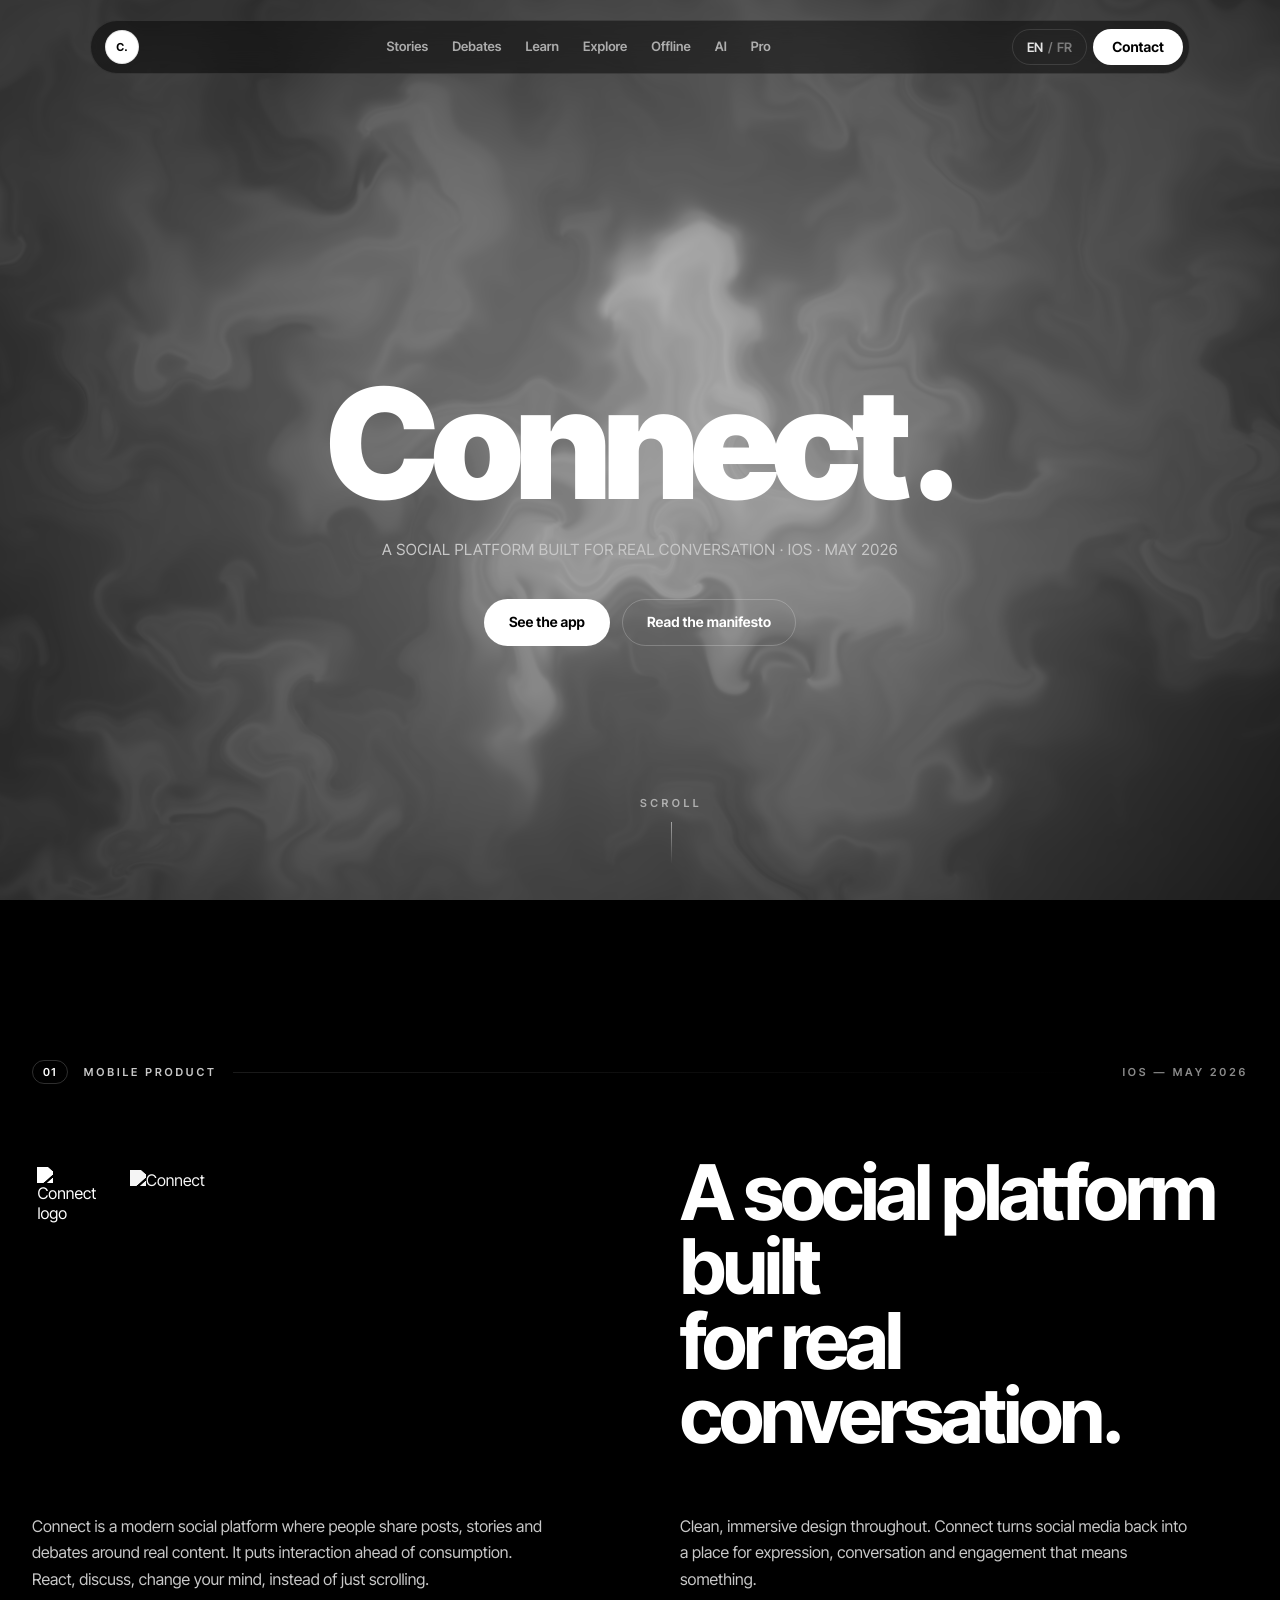
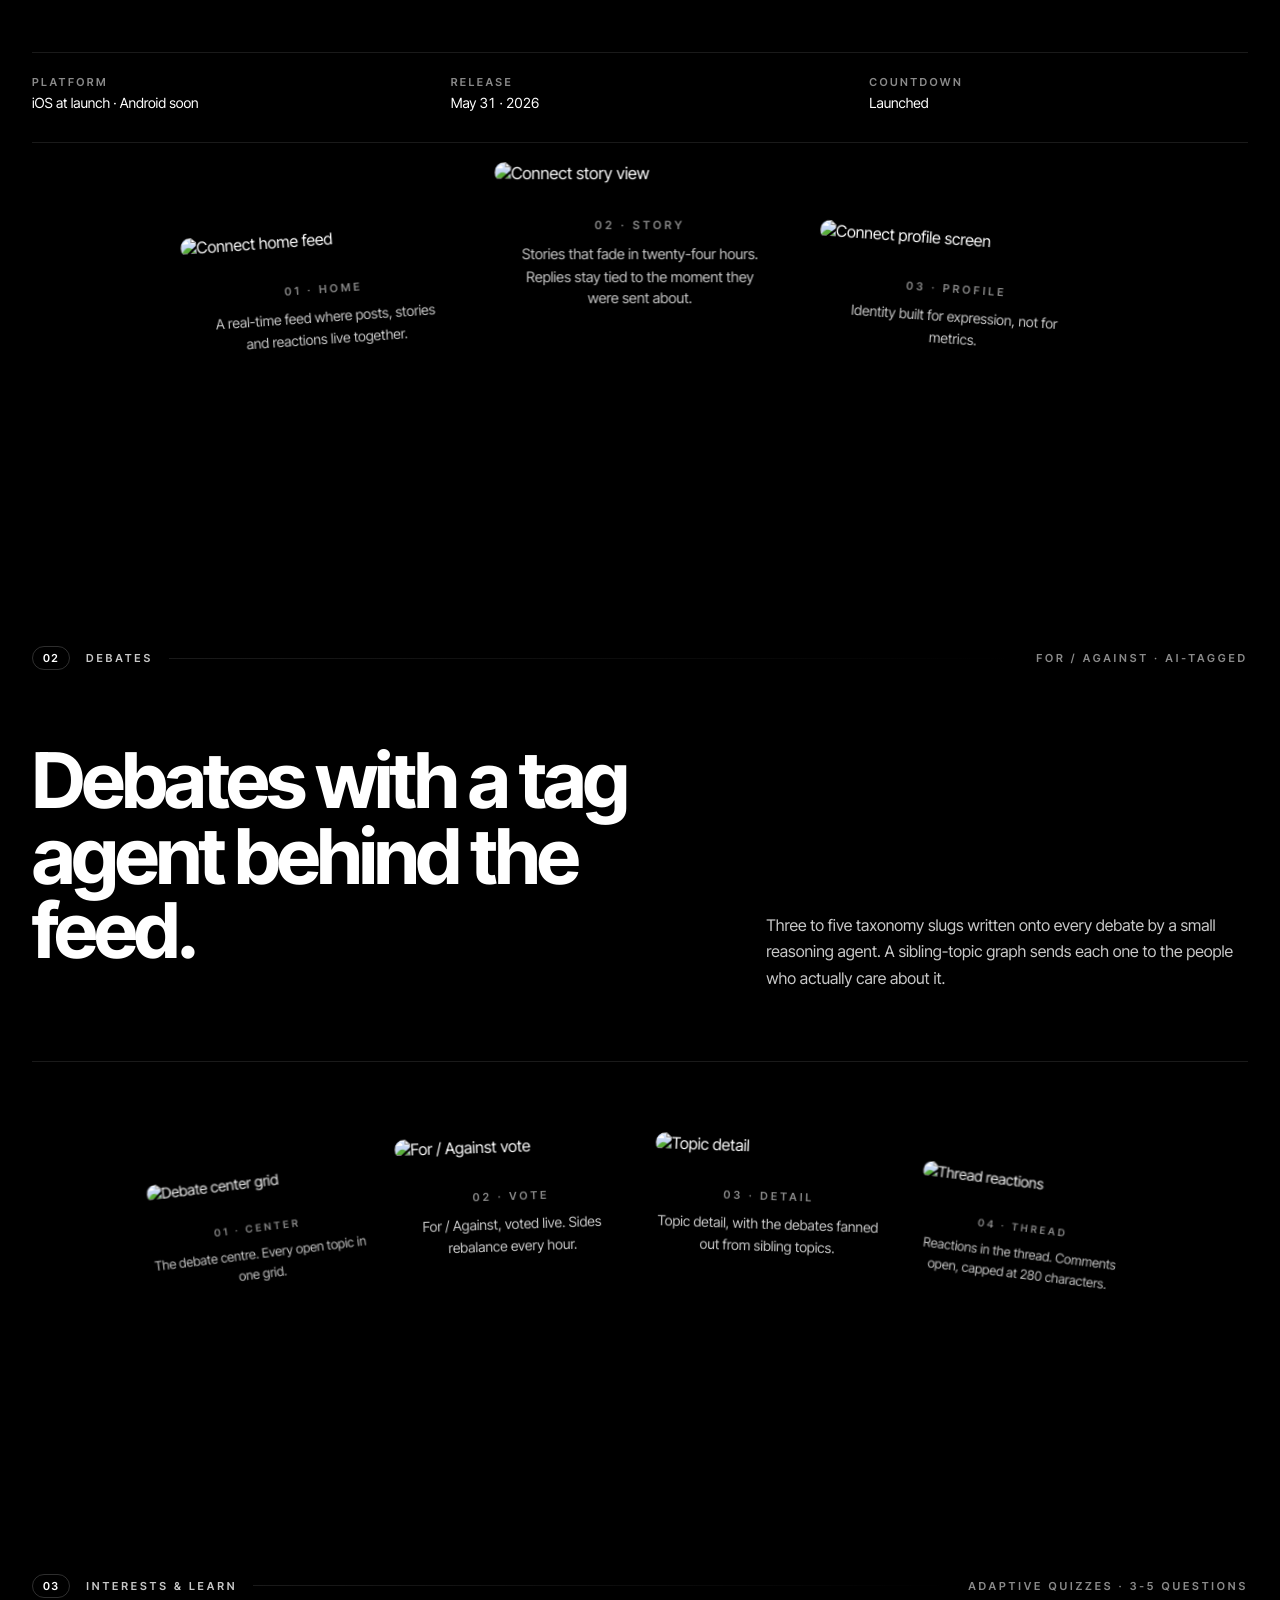
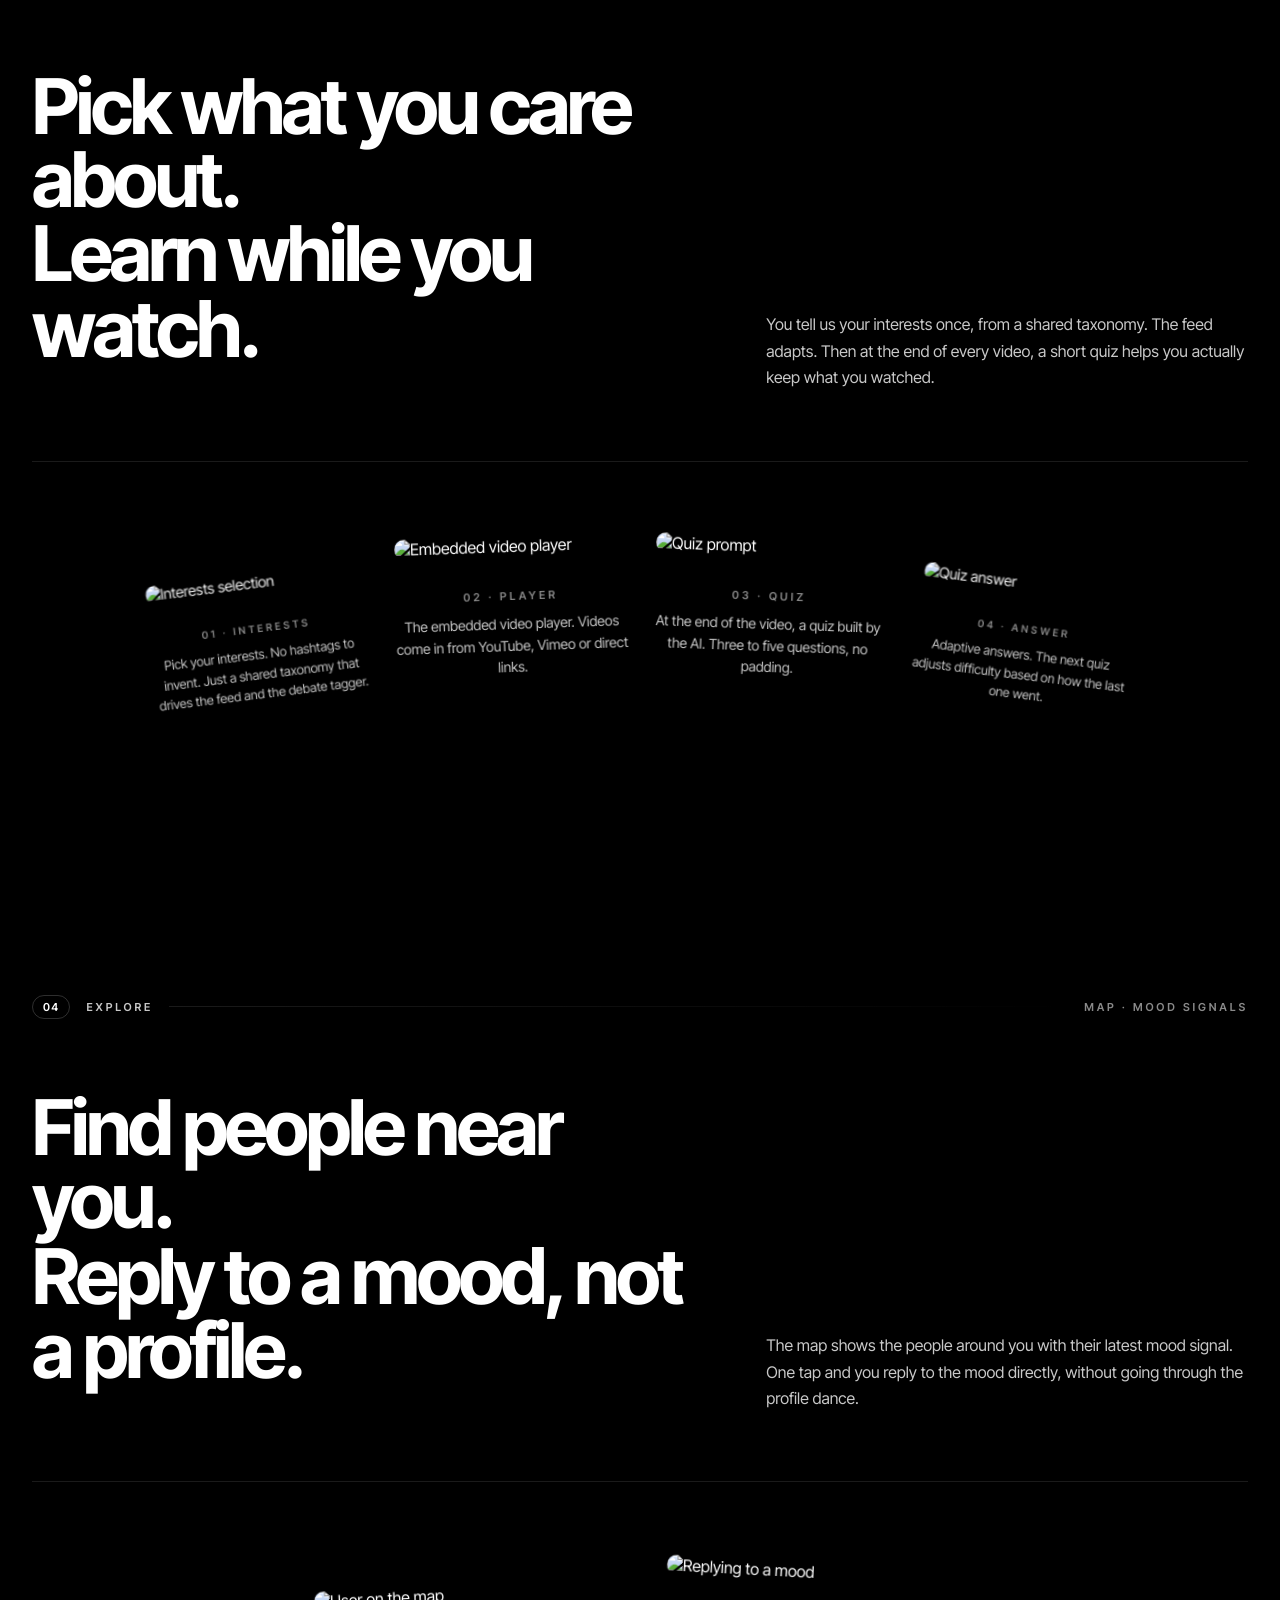
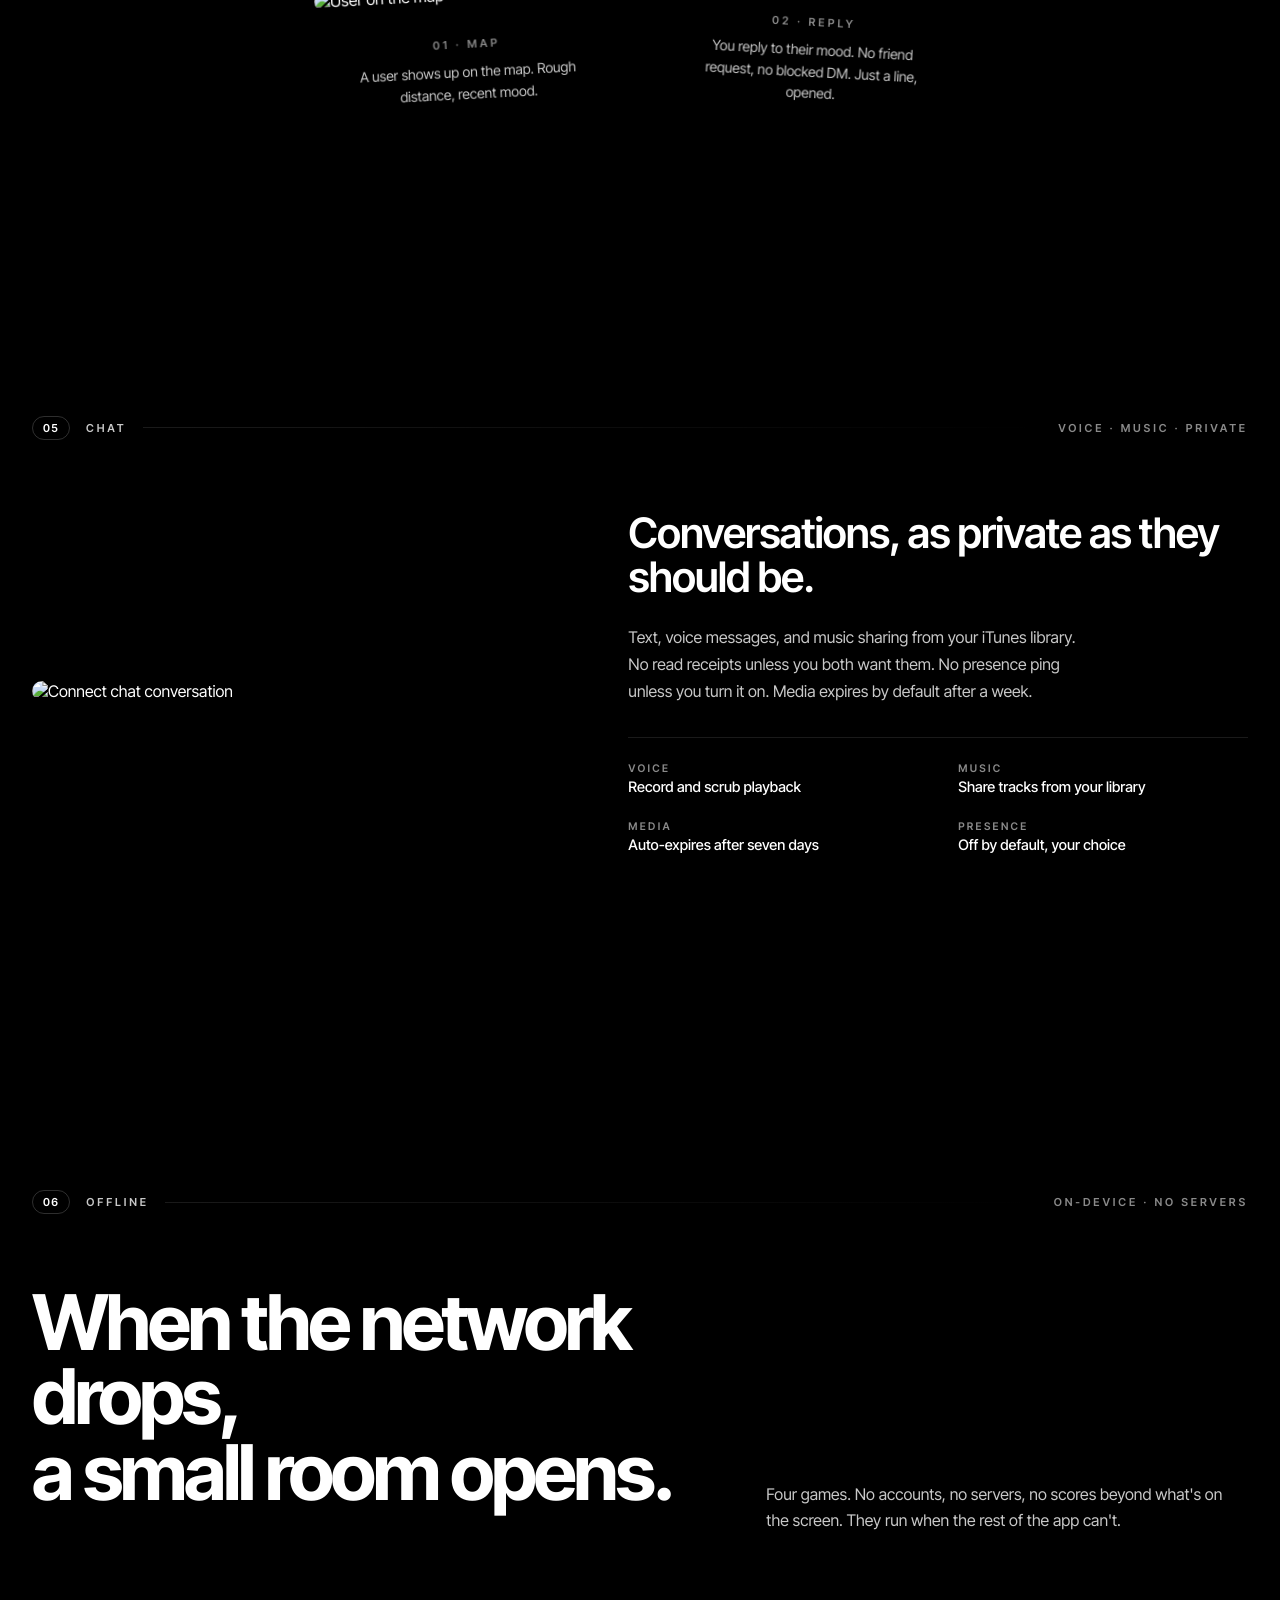
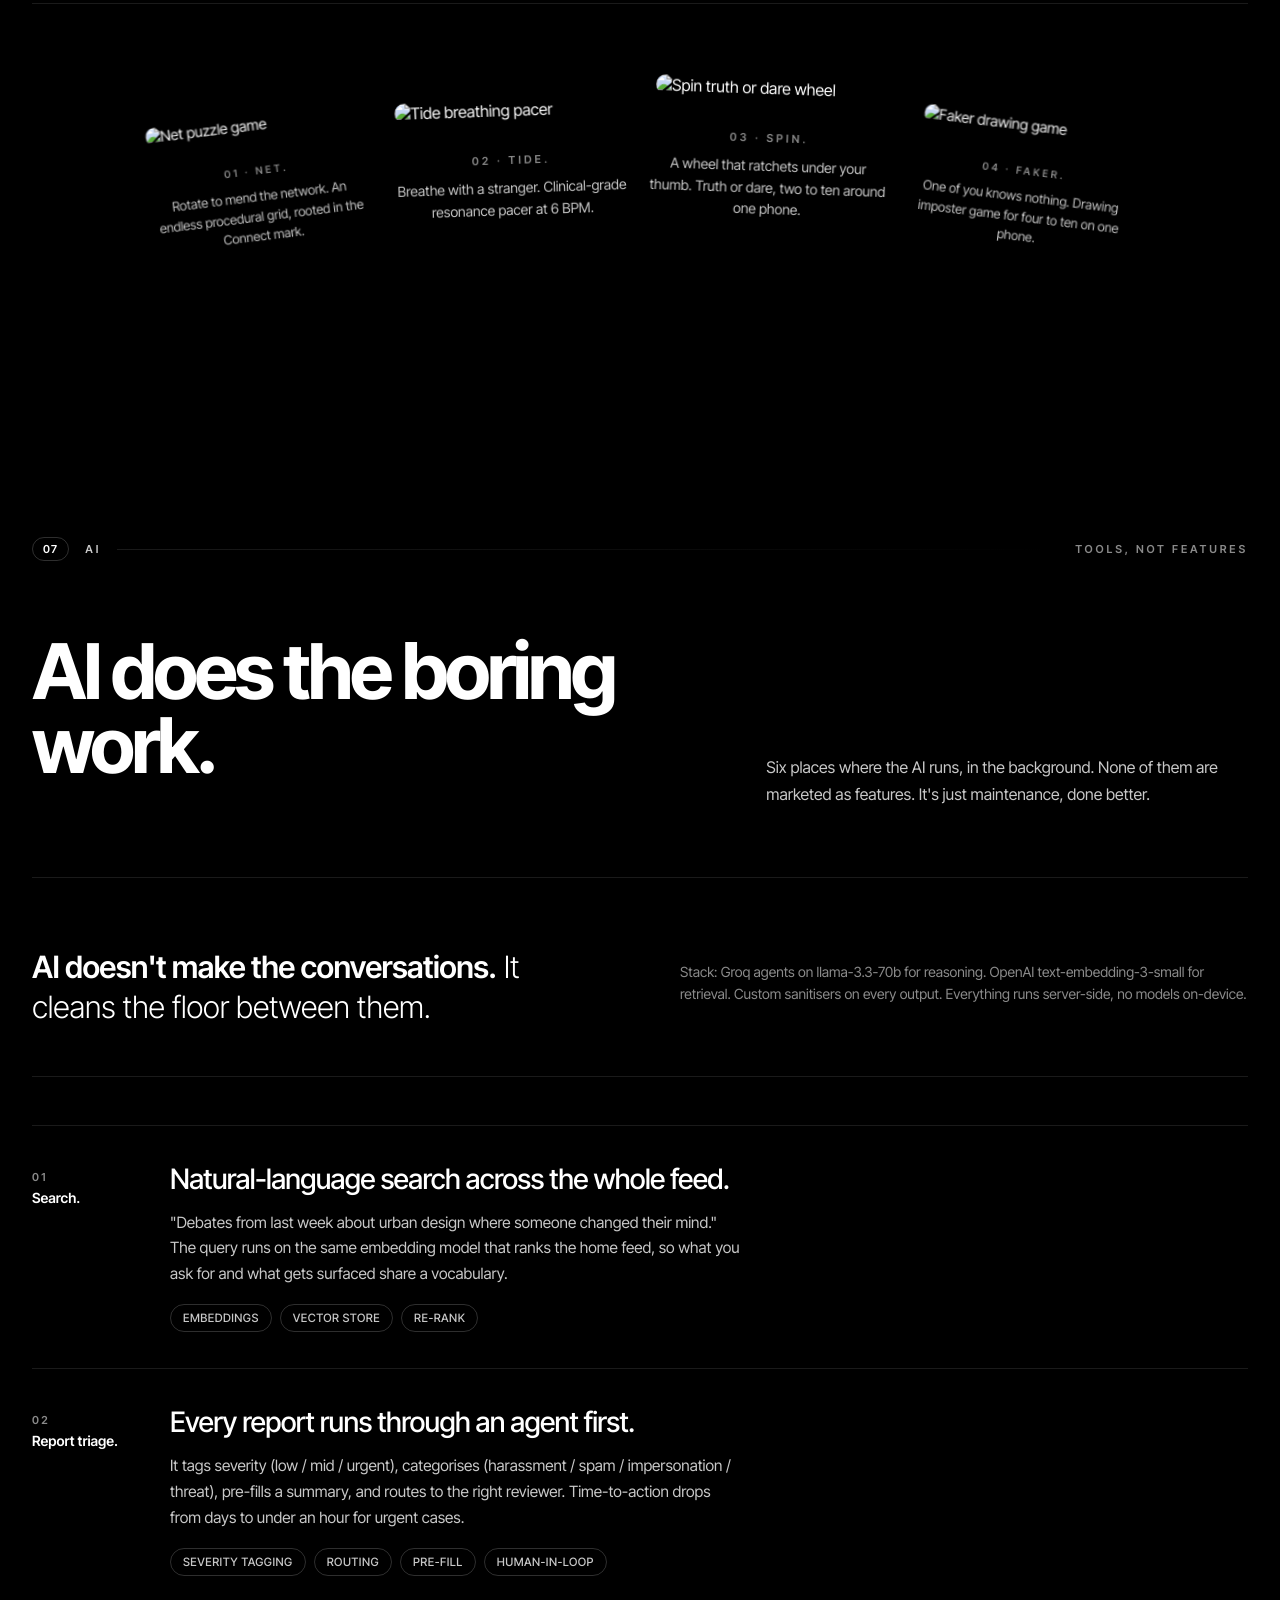
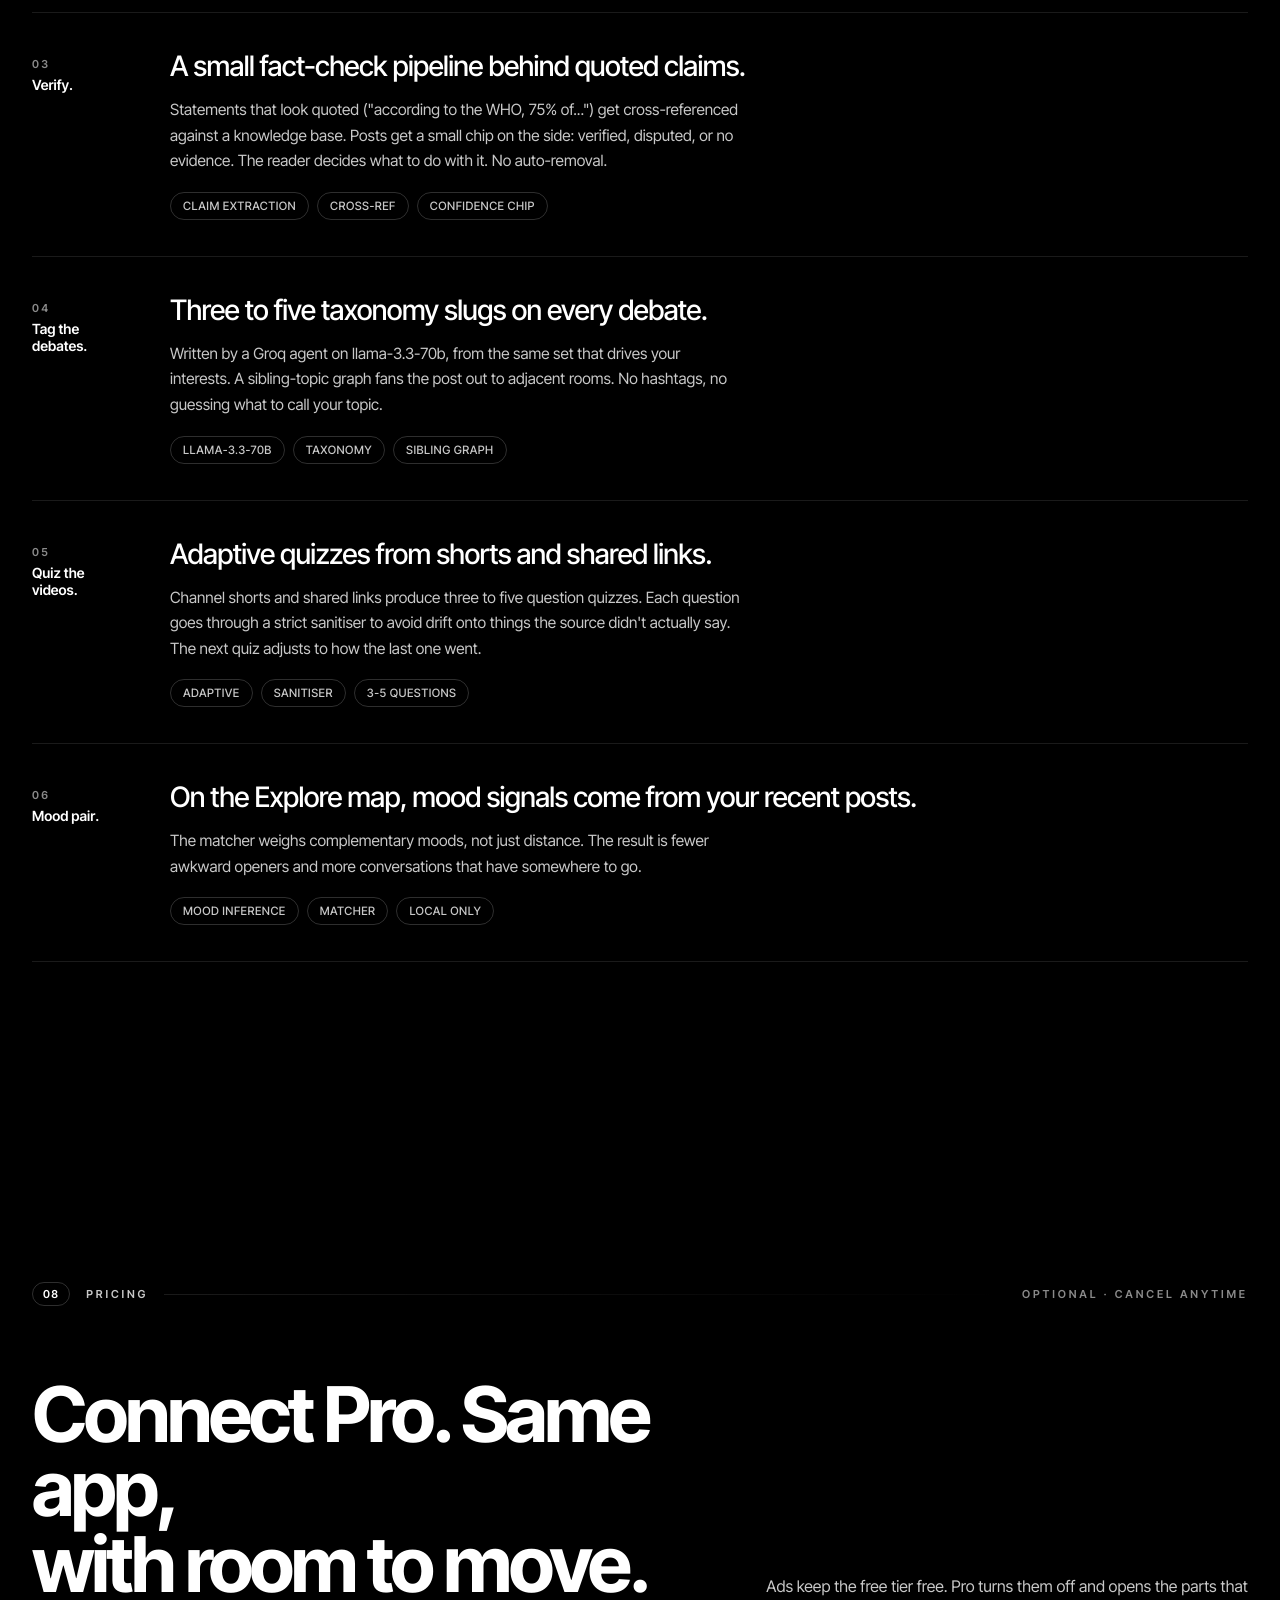
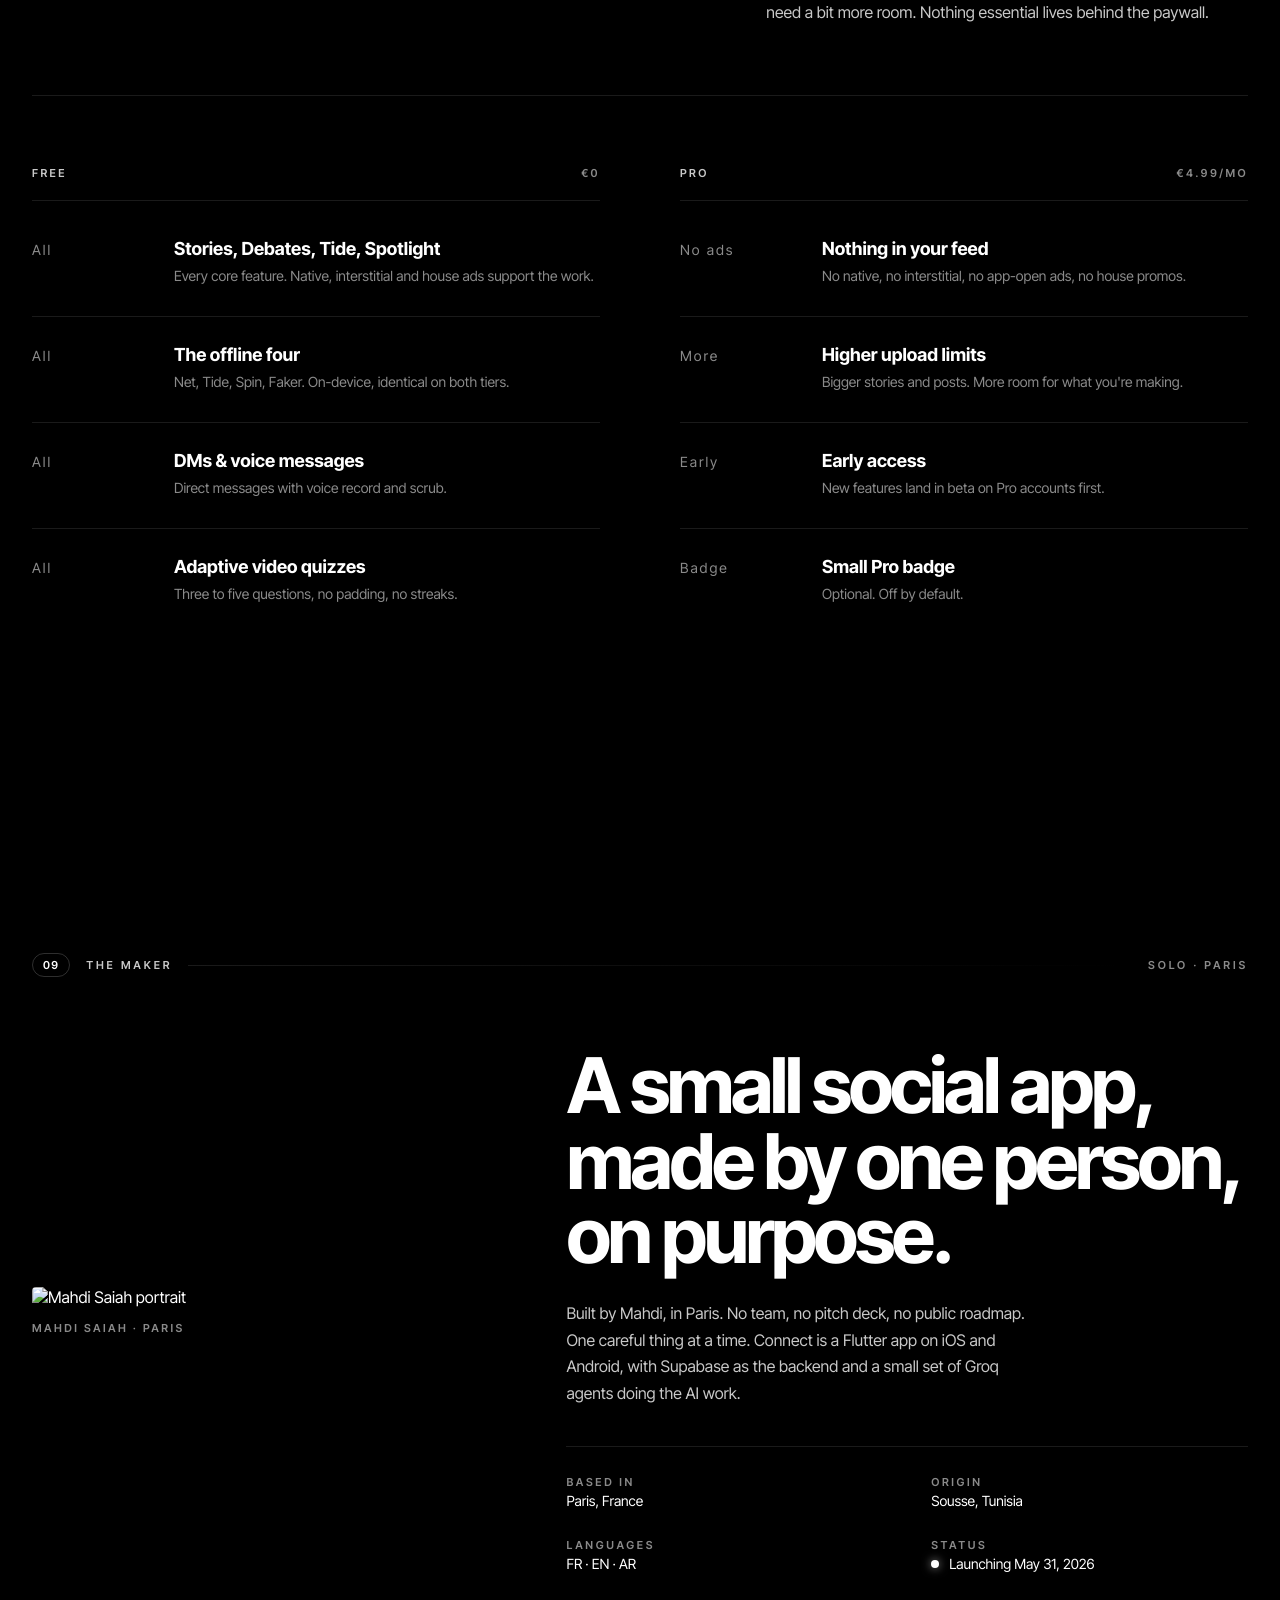
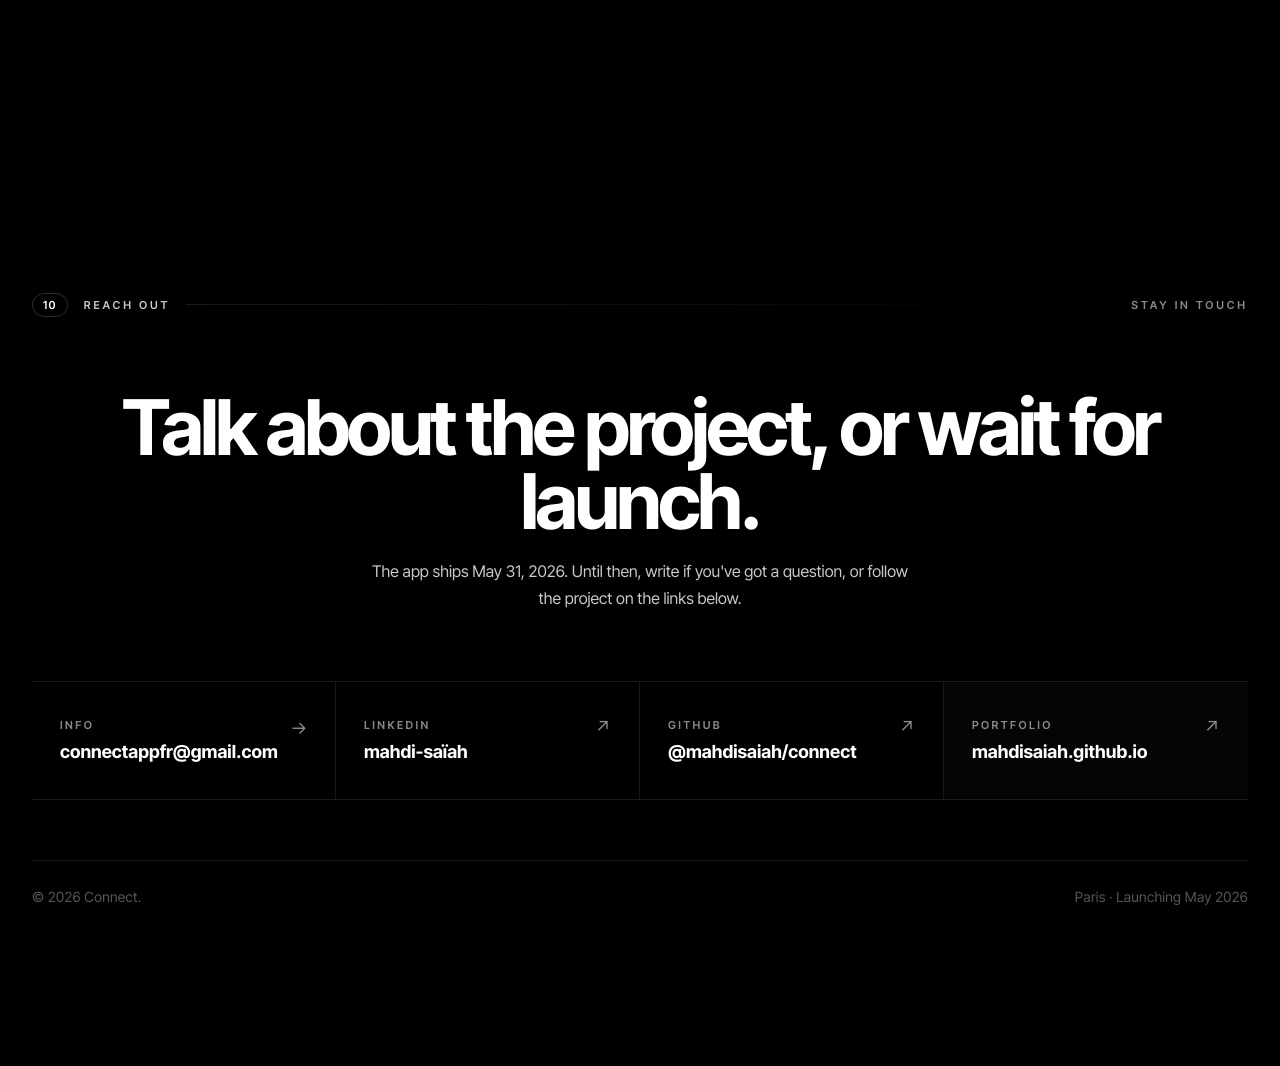
==== commit bc7a89ec: "Restructure: 10 sections, phone-stage everywhere, new Learn/Explore/Chat/AI Replaces the carousels w" ====
--- a/index.html
+++ b/index.html
@@ -4,7 +4,7 @@
   <meta charset="utf-8" />
   <meta name="viewport" content="width=device-width, initial-scale=1" />
   <title>Connect — A social platform for real conversation</title>
-  <meta name="description" content="Connect is a modern social platform built around posts, moments, debates and a clinical-grade breathing pacer. iOS, May 2026." />
+  <meta name="description" content="Connect is a social platform for real conversation. Stories that fade, debates with a tag agent, a clinical-grade breathing pacer, location-based mood replies, AI that does the boring work. iOS · May 31 2026." />
   <meta name="theme-color" content="#000000" />
   <link rel="icon" href="images/logo.png" type="image/png" />
   <link rel="preconnect" href="https://fonts.googleapis.com">
@@ -24,10 +24,11 @@
       <div class="nav-links" id="navLinks">
         <a href="#connect" class="nav-link" data-i18n="nav.stories">Stories</a>
         <a href="#debates" class="nav-link" data-i18n="nav.debates">Debates</a>
-        <a href="#tide" class="nav-link" data-i18n="nav.tide">Tide</a>
+        <a href="#learn" class="nav-link" data-i18n="nav.learn">Learn</a>
+        <a href="#explore" class="nav-link" data-i18n="nav.explore">Explore</a>
         <a href="#offline" class="nav-link" data-i18n="nav.offline">Offline</a>
+        <a href="#ai" class="nav-link" data-i18n="nav.ai">AI</a>
         <a href="#pro" class="nav-link" data-i18n="nav.pro">Pro</a>
-        <a href="#about" class="nav-link" data-i18n="nav.about">About</a>
       </div>
 
       <div class="nav-actions">
@@ -49,8 +50,11 @@
     <div class="mobile-panel" id="mobilePanel" aria-hidden="true">
       <a href="#connect" class="mobile-link" data-i18n="nav.stories">Stories</a>
       <a href="#debates" class="mobile-link" data-i18n="nav.debates">Debates</a>
-      <a href="#tide" class="mobile-link" data-i18n="nav.tide">Tide</a>
+      <a href="#learn" class="mobile-link" data-i18n="nav.learn">Learn</a>
+      <a href="#explore" class="mobile-link" data-i18n="nav.explore">Explore</a>
+      <a href="#chat" class="mobile-link" data-i18n="nav.chat">Chat</a>
       <a href="#offline" class="mobile-link" data-i18n="nav.offline">Offline</a>
+      <a href="#ai" class="mobile-link" data-i18n="nav.ai">AI</a>
       <a href="#pro" class="mobile-link" data-i18n="nav.pro">Pro</a>
       <a href="#about" class="mobile-link" data-i18n="nav.about">About</a>
       <a href="#contact" class="mobile-link mobile-contact" data-i18n="nav.contact">Contact</a>
@@ -63,19 +67,18 @@
       <h1 class="hero-name">
         <span>Connect</span><em class="serif">.</em>
       </h1>
-      <p class="tagline" data-i18n="hero.tagline">A social platform built for real conversation — iOS · May 2026</p>
+      <p class="tagline" data-i18n="hero.tagline">A social platform built for real conversation · iOS · May 2026</p>
       <div class="hero-actions">
         <a class="btn solid" href="#connect" data-i18n="hero.cta1">See the app</a>
         <a class="btn" href="#about" data-i18n="hero.cta2">Read the manifesto</a>
       </div>
-
       <a href="#connect" class="scroll" aria-label="Scroll down">
         <span data-i18n="hero.scroll">Scroll</span>
         <i></i>
       </a>
     </section>
 
-    <!-- ========== 01 — CONNECT (phone showcase) ========== -->
+    <!-- ========== 01 — STORIES (3-phone fan) ========== -->
     <section class="section connect" id="connect">
       <div class="wrap">
         <div class="s-head">
@@ -97,7 +100,7 @@
           </h2>
 
           <div class="connect-copy">
-            <p data-i18n="connect.lead">Connect is a modern social platform where people share posts, moments and debates around real content from across the web. It puts interaction ahead of consumption. React, discuss and challenge ideas instead of just scrolling.</p>
+            <p data-i18n="connect.lead">Connect is a modern social platform where people share posts, stories and debates around real content. It puts interaction ahead of consumption. React, discuss, change your mind, instead of just scrolling.</p>
             <p data-i18n="connect.lead2">Clean, immersive design throughout. Connect turns social media back into a place for expression, conversation and engagement that means something.</p>
           </div>
 
@@ -117,14 +120,14 @@
           </div>
         </div>
 
-        <div class="phone-stage" id="phoneStage">
+        <div class="phone-stage">
           <article class="phone-col left">
             <div class="phone-frameless"><img src="images/home.png" alt="Connect home feed"></div>
-            <div class="caption"><span>01 · <span data-i18n="connect.cap1">Home</span></span><p data-i18n="connect.phone1.text">A real-time feed where posts, moments and reactions live together.</p></div>
+            <div class="caption"><span>01 · <span data-i18n="connect.cap1">Home</span></span><p data-i18n="connect.phone1.text">A real-time feed where posts, stories and reactions live together.</p></div>
           </article>
           <article class="phone-col center">
             <div class="phone-frameless"><img src="images/story.png" alt="Connect story view"></div>
-            <div class="caption"><span>02 · <span data-i18n="connect.cap2">Story</span></span><p data-i18n="connect.phone2.text">Stories that fade after twenty-four hours. Replies stay tied to the moment they were sent about.</p></div>
+            <div class="caption"><span>02 · <span data-i18n="connect.cap2">Story</span></span><p data-i18n="connect.phone2.text">Stories that fade in twenty-four hours. Replies stay tied to the moment they were sent about.</p></div>
           </article>
           <article class="phone-col right">
             <div class="phone-frameless"><img src="images/profile.png" alt="Connect profile screen"></div>
@@ -134,125 +137,162 @@
       </div>
     </section>
 
-    <!-- ========== 02 — DEBATES (carousel) ========== -->
+    <!-- ========== 02 — DEBATES (4-phone fan) ========== -->
     <section class="section debates" id="debates">
       <div class="wrap">
         <div class="s-head">
           <span class="s-num">02</span>
           <span class="s-label" data-i18n="debates.label">Debates</span>
           <span class="s-rule"></span>
-          <span class="s-meta">For / Against · AI-tagged</span>
+          <span class="s-meta" data-i18n="debates.meta">For / Against · AI-tagged</span>
         </div>
 
         <div class="head-grid">
           <h2 class="display" data-i18n="debates.title">
             Debates with a <em class="serif">tag agent</em> behind the feed.
           </h2>
-          <p class="lead" data-i18n="debates.lead">Three to five taxonomy slugs written onto every debate. A sibling-topic graph sends each one to the people who actually care about it.</p>
-        </div>
-
-        <div class="carousel image-carousel" id="debateCarousel" data-carousel="image">
-          <div class="carousel-stage">
-            <button class="car-btn prev" type="button" aria-label="Previous">
-              <svg viewBox="0 0 24 24" fill="none" stroke="currentColor" stroke-width="1.5"><path d="M15 6l-6 6 6 6"/></svg>
-            </button>
-
-            <div class="carousel-track" id="debateTrack">
-              <div class="carousel-slide active"><img src="images/debate1.png" alt="Debate center grid"></div>
-              <div class="carousel-slide"><img src="images/debate2.png" alt="For / Against voting"></div>
-              <div class="carousel-slide"><img src="images/debate3.png" alt="Topic detail"></div>
-              <div class="carousel-slide"><img src="images/debate4.png" alt="Thread reactions"></div>
-            </div>
-
-            <button class="car-btn next" type="button" aria-label="Next">
-              <svg viewBox="0 0 24 24" fill="none" stroke="currentColor" stroke-width="1.5"><path d="M9 6l6 6-6 6"/></svg>
-            </button>
+          <p class="lead" data-i18n="debates.lead">Three to five taxonomy slugs written onto every debate by a small reasoning agent. A sibling-topic graph sends each one to the people who actually care about it.</p>
+        </div>
+
+        <div class="phone-stage-4">
+          <article class="phone-col p1">
+            <div class="phone-frameless"><img src="images/debate1.png" alt="Debate center grid"></div>
+            <div class="caption"><span>01 · <span data-i18n="debates.cap1">Center</span></span><p data-i18n="debates.p1">The debate centre. Every open topic in one grid.</p></div>
+          </article>
+          <article class="phone-col p2">
+            <div class="phone-frameless"><img src="images/debate2.png" alt="For / Against vote"></div>
+            <div class="caption"><span>02 · <span data-i18n="debates.cap2">Vote</span></span><p data-i18n="debates.p2">For / Against, voted live. Sides rebalance every hour.</p></div>
+          </article>
+          <article class="phone-col p3">
+            <div class="phone-frameless"><img src="images/debate3.png" alt="Topic detail"></div>
+            <div class="caption"><span>03 · <span data-i18n="debates.cap3">Detail</span></span><p data-i18n="debates.p3">Topic detail, with the debates fanned out from sibling topics.</p></div>
+          </article>
+          <article class="phone-col p4">
+            <div class="phone-frameless"><img src="images/debate4.png" alt="Thread reactions"></div>
+            <div class="caption"><span>04 · <span data-i18n="debates.cap4">Thread</span></span><p data-i18n="debates.p4">Reactions in the thread. Comments open, capped at 280 characters.</p></div>
+          </article>
+        </div>
+      </div>
+    </section>
+
+    <!-- ========== 03 — LEARN (4-phone fan: interests → video → quiz → answer) ========== -->
+    <section class="section learn" id="learn">
+      <div class="wrap">
+        <div class="s-head">
+          <span class="s-num">03</span>
+          <span class="s-label" data-i18n="learn.label">Interests &amp; Learn</span>
+          <span class="s-rule"></span>
+          <span class="s-meta" data-i18n="learn.meta">Adaptive quizzes · 3-5 questions</span>
+        </div>
+
+        <div class="head-grid">
+          <h2 class="display" data-i18n="learn.title">
+            Pick what you care about.<br>
+            Learn while you <em class="serif">watch</em>.
+          </h2>
+          <p class="lead" data-i18n="learn.lead">You tell us your interests once, from a shared taxonomy. The feed adapts. Then at the end of every video, a short quiz helps you actually keep what you watched.</p>
+        </div>
+
+        <div class="phone-stage-4">
+          <article class="phone-col p1">
+            <div class="phone-frameless"><img src="images/interests1.png" alt="Interests selection"></div>
+            <div class="caption"><span>01 · <span data-i18n="learn.cap1">Interests</span></span><p data-i18n="learn.p1">Pick your interests. No hashtags to invent. Just a shared taxonomy that drives the feed and the debate tagger.</p></div>
+          </article>
+          <article class="phone-col p2">
+            <div class="phone-frameless"><img src="images/videoembedplayer1.png" alt="Embedded video player"></div>
+            <div class="caption"><span>02 · <span data-i18n="learn.cap2">Player</span></span><p data-i18n="learn.p2">The embedded video player. Videos come in from YouTube, Vimeo or direct links.</p></div>
+          </article>
+          <article class="phone-col p3">
+            <div class="phone-frameless"><img src="images/quiz1.png" alt="Quiz prompt"></div>
+            <div class="caption"><span>03 · <span data-i18n="learn.cap3">Quiz</span></span><p data-i18n="learn.p3">At the end of the video, a quiz built by the AI. Three to five questions, no padding.</p></div>
+          </article>
+          <article class="phone-col p4">
+            <div class="phone-frameless"><img src="images/quiz2.png" alt="Quiz answer"></div>
+            <div class="caption"><span>04 · <span data-i18n="learn.cap4">Answer</span></span><p data-i18n="learn.p4">Adaptive answers. The next quiz adjusts difficulty based on how the last one went.</p></div>
+          </article>
+        </div>
+      </div>
+    </section>
+
+    <!-- ========== 04 — EXPLORE (2-phone pair) ========== -->
+    <section class="section explore" id="explore">
+      <div class="wrap">
+        <div class="s-head">
+          <span class="s-num">04</span>
+          <span class="s-label" data-i18n="explore.label">Explore</span>
+          <span class="s-rule"></span>
+          <span class="s-meta" data-i18n="explore.meta">Map · mood signals</span>
+        </div>
+
+        <div class="head-grid">
+          <h2 class="display" data-i18n="explore.title">
+            Find people near you.<br>
+            Reply to a <em class="serif">mood</em>, not a profile.
+          </h2>
+          <p class="lead" data-i18n="explore.lead">The map shows the people around you with their latest mood signal. One tap and you reply to the mood directly, without going through the profile dance.</p>
+        </div>
+
+        <div class="phone-pair">
+          <article class="phone-col p1">
+            <div class="phone-frameless"><img src="images/explore1.png" alt="User on the map"></div>
+            <div class="caption"><span>01 · <span data-i18n="explore.cap1">Map</span></span><p data-i18n="explore.p1">A user shows up on the map. Rough distance, recent mood.</p></div>
+          </article>
+          <article class="phone-col p2">
+            <div class="phone-frameless"><img src="images/explore2.png" alt="Replying to a mood"></div>
+            <div class="caption"><span>02 · <span data-i18n="explore.cap2">Reply</span></span><p data-i18n="explore.p2">You reply to their mood. No friend request, no blocked DM. Just a line, opened.</p></div>
+          </article>
+        </div>
+      </div>
+    </section>
+
+    <!-- ========== 05 — CHAT (1-phone solo) ========== -->
+    <section class="section chat" id="chat">
+      <div class="wrap">
+        <div class="s-head">
+          <span class="s-num">05</span>
+          <span class="s-label" data-i18n="chat.label">Chat</span>
+          <span class="s-rule"></span>
+          <span class="s-meta" data-i18n="chat.meta">Voice · music · private</span>
+        </div>
+
+        <div class="phone-solo">
+          <article class="phone-col">
+            <div class="phone-frameless"><img src="images/chat1.png" alt="Connect chat conversation"></div>
+          </article>
+          <div class="solo-copy">
+            <h3 data-i18n="chat.title">Conversations, as private as they should be.</h3>
+            <p data-i18n="chat.lead">Text, voice messages, and music sharing from your iTunes library. No read receipts unless you both want them. No presence ping unless you turn it on. Media expires by default after a week.</p>
+            <dl class="solo-facts">
+              <div>
+                <dt data-i18n="chat.fact1">Voice</dt>
+                <dd data-i18n="chat.fact1v">Record and scrub playback</dd>
+              </div>
+              <div>
+                <dt data-i18n="chat.fact2">Music</dt>
+                <dd data-i18n="chat.fact2v">Share tracks from your library</dd>
+              </div>
+              <div>
+                <dt data-i18n="chat.fact3">Media</dt>
+                <dd data-i18n="chat.fact3v">Auto-expires after seven days</dd>
+              </div>
+              <div>
+                <dt data-i18n="chat.fact4">Presence</dt>
+                <dd data-i18n="chat.fact4v">Off by default, your choice</dd>
+              </div>
+            </dl>
           </div>
-
-          <div class="slide-meta">
-            <div class="sm-left">
-              <span class="sm-index"><em id="debateIndex">01</em> / 04</span>
-              <b id="debateTitle" data-i18n="debates.v1">Debate center grid</b>
-            </div>
-            <div class="sm-dots" id="debateDots" aria-hidden="true"></div>
-          </div>
-
-          <div class="carousel-thumbs" id="debateThumbs">
-            <button class="thumb active" data-index="0" aria-label="Debate 1">
-              <img src="images/debate1.png" alt="">
-            </button>
-            <button class="thumb" data-index="1" aria-label="Debate 2">
-              <img src="images/debate2.png" alt="">
-            </button>
-            <button class="thumb" data-index="2" aria-label="Debate 3">
-              <img src="images/debate3.png" alt="">
-            </button>
-            <button class="thumb" data-index="3" aria-label="Debate 4">
-              <img src="images/debate4.png" alt="">
-            </button>
-          </div>
-        </div>
-      </div>
-    </section>
-
-    <!-- ========== 03 — TIDE (image carousel) ========== -->
-    <section class="section tide" id="tide">
-      <div class="wrap">
-        <div class="s-head">
-          <span class="s-num">03</span>
-          <span class="s-label" data-i18n="tide.label">Wellness</span>
-          <span class="s-rule"></span>
-          <span class="s-meta">6 BPM · Resonance</span>
-        </div>
-
-        <div class="head-grid">
-          <h2 class="display" data-i18n="tide.title">
-            Tide — a <em class="serif">resonance</em> breathing pacer.
-          </h2>
-          <p class="lead" data-i18n="tide.lead">Five seconds in, five seconds out. Six breaths per minute. The protocol with the strongest known acute effect on heart-rate variability, built into the app.</p>
-        </div>
-
-        <div class="carousel image-carousel" id="tideCarousel" data-carousel="image">
-          <div class="carousel-stage">
-            <button class="car-btn prev" type="button" aria-label="Previous">
-              <svg viewBox="0 0 24 24" fill="none" stroke="currentColor" stroke-width="1.5"><path d="M15 6l-6 6 6 6"/></svg>
-            </button>
-
-            <div class="carousel-track" id="tideTrack">
-              <div class="carousel-slide active"><img src="images/tide1.png" alt="Tide at rest"></div>
-              <div class="carousel-slide"><img src="images/tide2.png" alt="Mid inhale"></div>
-              <div class="carousel-slide"><img src="images/tide3.png" alt="Full inhale"></div>
-              <div class="carousel-slide"><img src="images/tide4.png" alt="Mid exhale"></div>
-              <div class="carousel-slide"><img src="images/tide5.png" alt="Synced glow"></div>
-              <div class="carousel-slide"><img src="images/tide6.png" alt="Coherence bloom"></div>
-            </div>
-
-            <button class="car-btn next" type="button" aria-label="Next">
-              <svg viewBox="0 0 24 24" fill="none" stroke="currentColor" stroke-width="1.5"><path d="M9 6l6 6-6 6"/></svg>
-            </button>
-          </div>
-
-          <div class="slide-meta">
-            <div class="sm-left">
-              <span class="sm-index"><em id="tideIndex">01</em> / 06</span>
-              <b data-i18n="tide.piece">Frame</b>
-            </div>
-            <div class="sm-dots" id="tideDots" aria-hidden="true"></div>
-          </div>
-
-          <div class="thumb-grid" id="tideThumbs"></div>
-        </div>
-      </div>
-    </section>
-
-    <!-- ========== 04 — OFFLINE (skill-list style) ========== -->
+        </div>
+      </div>
+    </section>
+
+    <!-- ========== 06 — OFFLINE FOUR (4-phone fan) ========== -->
     <section class="section offline" id="offline">
       <div class="wrap">
         <div class="s-head">
-          <span class="s-num">04</span>
+          <span class="s-num">06</span>
           <span class="s-label" data-i18n="offline.label">Offline</span>
           <span class="s-rule"></span>
-          <span class="s-meta">On-device · no servers</span>
+          <span class="s-meta" data-i18n="offline.meta">On-device · no servers</span>
         </div>
 
         <div class="head-grid">
@@ -263,59 +303,145 @@
           <p class="lead" data-i18n="offline.lead">Four games. No accounts, no servers, no scores beyond what's on the screen. They run when the rest of the app can't.</p>
         </div>
 
-        <ul class="skill-list">
-          <li class="skill-row">
-            <span class="sr-num">01</span>
-            <div class="sr-title">
-              <b data-i18n="offline.net.t">Net.</b>
-              <p data-i18n="offline.net.p">Rotate to mend the network. An endless brain puzzle on a procedural grid, rooted in the Connect mark. Wider, twistier with every level.</p>
-            </div>
-            <div class="sr-tags">
-              <span>1 player</span><span>Procedural</span><span>Endless</span><span>On-device</span>
+        <div class="phone-stage-4">
+          <article class="phone-col p1">
+            <div class="phone-frameless"><img src="images/net1.png" alt="Net puzzle game"></div>
+            <div class="caption"><span>01 · <span data-i18n="offline.cap1">Net.</span></span><p data-i18n="offline.p1">Rotate to mend the network. An endless procedural grid, rooted in the Connect mark.</p></div>
+          </article>
+          <article class="phone-col p2">
+            <div class="phone-frameless"><img src="images/tide1.png" alt="Tide breathing pacer"></div>
+            <div class="caption"><span>02 · <span data-i18n="offline.cap2">Tide.</span></span><p data-i18n="offline.p2">Breathe with a stranger. Clinical-grade resonance pacer at 6 BPM.</p></div>
+          </article>
+          <article class="phone-col p3">
+            <div class="phone-frameless"><img src="images/spin1.png" alt="Spin truth or dare wheel"></div>
+            <div class="caption"><span>03 · <span data-i18n="offline.cap3">Spin.</span></span><p data-i18n="offline.p3">A wheel that ratchets under your thumb. Truth or dare, two to ten around one phone.</p></div>
+          </article>
+          <article class="phone-col p4">
+            <div class="phone-frameless"><img src="images/faker1.png" alt="Faker drawing game"></div>
+            <div class="caption"><span>04 · <span data-i18n="offline.cap4">Faker.</span></span><p data-i18n="offline.p4">One of you knows nothing. Drawing imposter game for four to ten on one phone.</p></div>
+          </article>
+        </div>
+      </div>
+    </section>
+
+    <!-- ========== 07 — AI INSIDE ========== -->
+    <section class="section ai" id="ai">
+      <div class="wrap">
+        <div class="s-head">
+          <span class="s-num">07</span>
+          <span class="s-label" data-i18n="ai.label">AI</span>
+          <span class="s-rule"></span>
+          <span class="s-meta" data-i18n="ai.meta">Tools, not features</span>
+        </div>
+
+        <div class="head-grid">
+          <h2 class="display" data-i18n="ai.title">
+            AI does the <em class="serif">boring</em> work.
+          </h2>
+          <p class="lead" data-i18n="ai.lead">Six places where the AI runs, in the background. None of them are marketed as features. It's just maintenance, done better.</p>
+        </div>
+
+        <div class="ai-intro">
+          <p class="pull" data-i18n="ai.pull"><em>AI doesn't make the conversations.</em> It cleans the floor between them.</p>
+          <p class="ai-meta">Stack: Groq agents on llama-3.3-70b for reasoning. OpenAI text-embedding-3-small for retrieval. Custom sanitisers on every output. Everything runs server-side, no models on-device.</p>
+        </div>
+
+        <ul class="ai-list">
+          <li class="ai-row">
+            <div class="ai-key">
+              <span>01</span>
+              <b>Search.</b>
+            </div>
+            <div class="ai-body">
+              <h4 data-i18n="ai.f1.t">Natural-language search across the whole feed.</h4>
+              <p data-i18n="ai.f1.p">"Debates from last week about urban design where someone changed their mind." The query runs on the same embedding model that ranks the home feed, so what you ask for and what gets surfaced share a vocabulary.</p>
+              <div class="ai-tags">
+                <span>Embeddings</span><span>Vector store</span><span>Re-rank</span>
+              </div>
             </div>
           </li>
-          <li class="skill-row">
-            <span class="sr-num">02</span>
-            <div class="sr-title">
-              <b data-i18n="offline.tide.t">Tide.</b>
-              <p data-i18n="offline.tide.p">Breathe with a stranger. The resonance pacer, lifted out of the app into its own room. Five seconds in, five seconds out.</p>
-            </div>
-            <div class="sr-tags">
-              <span>1 player</span><span>Resonance</span><span>6 BPM</span><span>Haptic</span>
+
+          <li class="ai-row">
+            <div class="ai-key">
+              <span>02</span>
+              <b>Report triage.</b>
+            </div>
+            <div class="ai-body">
+              <h4 data-i18n="ai.f2.t">Every report runs through an agent first.</h4>
+              <p data-i18n="ai.f2.p">It tags severity (low / mid / urgent), categorises (harassment / spam / impersonation / threat), pre-fills a summary, and routes to the right reviewer. Time-to-action drops from days to under an hour for urgent cases.</p>
+              <div class="ai-tags">
+                <span>Severity tagging</span><span>Routing</span><span>Pre-fill</span><span>Human-in-loop</span>
+              </div>
             </div>
           </li>
-          <li class="skill-row">
-            <span class="sr-num">03</span>
-            <div class="sr-title">
-              <b data-i18n="offline.spin.t">Spin.</b>
-              <p data-i18n="offline.spin.p">A wheel decides who must answer. Truth or dare, with a casino-style ratcheting wheel that decelerates over seven seconds.</p>
-            </div>
-            <div class="sr-tags">
-              <span>2 to 10</span><span>Same phone</span><span>Truth / Dare</span><span>Haptic</span>
+
+          <li class="ai-row">
+            <div class="ai-key">
+              <span>03</span>
+              <b>Verify.</b>
+            </div>
+            <div class="ai-body">
+              <h4 data-i18n="ai.f3.t">A small fact-check pipeline behind quoted claims.</h4>
+              <p data-i18n="ai.f3.p">Statements that look quoted ("according to the WHO, 75% of...") get cross-referenced against a knowledge base. Posts get a small chip on the side: verified, disputed, or no evidence. The reader decides what to do with it. No auto-removal.</p>
+              <div class="ai-tags">
+                <span>Claim extraction</span><span>Cross-ref</span><span>Confidence chip</span>
+              </div>
             </div>
           </li>
-          <li class="skill-row">
-            <span class="sr-num">04</span>
-            <div class="sr-title">
-              <b data-i18n="offline.faker.t">Faker.</b>
-              <p data-i18n="offline.faker.p">One of you knows nothing. The phone passes around. Two lines each, then a vote, then the faker's one guess.</p>
-            </div>
-            <div class="sr-tags">
-              <span>4 to 10</span><span>Same phone</span><span>Drawing</span><span>Social deduction</span>
+
+          <li class="ai-row">
+            <div class="ai-key">
+              <span>04</span>
+              <b>Tag the debates.</b>
+            </div>
+            <div class="ai-body">
+              <h4 data-i18n="ai.f4.t">Three to five taxonomy slugs on every debate.</h4>
+              <p data-i18n="ai.f4.p">Written by a Groq agent on llama-3.3-70b, from the same set that drives your interests. A sibling-topic graph fans the post out to adjacent rooms. No hashtags, no guessing what to call your topic.</p>
+              <div class="ai-tags">
+                <span>llama-3.3-70b</span><span>Taxonomy</span><span>Sibling graph</span>
+              </div>
+            </div>
+          </li>
+
+          <li class="ai-row">
+            <div class="ai-key">
+              <span>05</span>
+              <b>Quiz the videos.</b>
+            </div>
+            <div class="ai-body">
+              <h4 data-i18n="ai.f5.t">Adaptive quizzes from shorts and shared links.</h4>
+              <p data-i18n="ai.f5.p">Channel shorts and shared links produce three to five question quizzes. Each question goes through a strict sanitiser to avoid drift onto things the source didn't actually say. The next quiz adjusts to how the last one went.</p>
+              <div class="ai-tags">
+                <span>Adaptive</span><span>Sanitiser</span><span>3-5 questions</span>
+              </div>
+            </div>
+          </li>
+
+          <li class="ai-row">
+            <div class="ai-key">
+              <span>06</span>
+              <b>Mood pair.</b>
+            </div>
+            <div class="ai-body">
+              <h4 data-i18n="ai.f6.t">On the Explore map, mood signals come from your recent posts.</h4>
+              <p data-i18n="ai.f6.p">The matcher weighs complementary moods, not just distance. The result is fewer awkward openers and more conversations that have somewhere to go.</p>
+              <div class="ai-tags">
+                <span>Mood inference</span><span>Matcher</span><span>Local only</span>
+              </div>
             </div>
           </li>
         </ul>
       </div>
     </section>
 
-    <!-- ========== 05 — PRO ========== -->
+    <!-- ========== 08 — PRO ========== -->
     <section class="section pro" id="pro">
       <div class="wrap">
         <div class="s-head">
-          <span class="s-num">05</span>
+          <span class="s-num">08</span>
           <span class="s-label" data-i18n="pro.label">Pricing</span>
           <span class="s-rule"></span>
-          <span class="s-meta">Optional · cancel anytime</span>
+          <span class="s-meta" data-i18n="pro.meta">Optional · cancel anytime</span>
         </div>
 
         <div class="head-grid">
@@ -336,15 +462,15 @@
               </li>
               <li>
                 <span class="tl-year">All</span>
-                <div><b>Offline four</b><p>Net, Tide, Spin, Faker. On-device, identical to Pro.</p></div>
+                <div><b>The offline four</b><p>Net, Tide, Spin, Faker. On-device, identical on both tiers.</p></div>
               </li>
               <li>
                 <span class="tl-year">All</span>
-                <div><b>DMs &amp; voice messages</b><p>Direct messages with record and scrub.</p></div>
+                <div><b>DMs &amp; voice messages</b><p>Direct messages with voice record and scrub.</p></div>
               </li>
               <li>
                 <span class="tl-year">All</span>
-                <div><b>Quizzes from posts</b><p>Three to five questions, no padding, adaptive.</p></div>
+                <div><b>Adaptive video quizzes</b><p>Three to five questions, no padding, no streaks.</p></div>
               </li>
             </ol>
           </div>
@@ -374,13 +500,14 @@
       </div>
     </section>
 
-    <!-- ========== 06 — ABOUT ========== -->
+    <!-- ========== 09 — ABOUT ========== -->
     <section class="section about" id="about">
       <div class="wrap">
         <div class="s-head">
-          <span class="s-num">06</span>
+          <span class="s-num">09</span>
           <span class="s-label" data-i18n="about.label">The maker</span>
           <span class="s-rule"></span>
+          <span class="s-meta" data-i18n="about.meta">Solo · Paris</span>
         </div>
 
         <div class="about-grid">
@@ -393,7 +520,7 @@
             <h2 class="display" data-i18n="about.title">
               A small social app, made by <em class="serif">one</em> person, on purpose.
             </h2>
-            <p class="lead" data-i18n="about.lead">Built by Mahdi, in Paris. No team, no pitch deck, no public roadmap. One careful thing at a time. Connect is a Flutter app on iOS and Android, with Supabase as the backend and a Groq agent powering the debate tag system.</p>
+            <p class="lead" data-i18n="about.lead">Built by Mahdi, in Paris. No team, no pitch deck, no public roadmap. One careful thing at a time. Connect is a Flutter app on iOS and Android, with Supabase as the backend and a small set of Groq agents doing the AI work.</p>
 
             <dl class="about-facts">
               <div>
@@ -418,24 +545,25 @@
       </div>
     </section>
 
-    <!-- ========== 07 — CONTACT ========== -->
+    <!-- ========== 10 — CONTACT ========== -->
     <section class="section contact" id="contact">
       <div class="wrap">
         <div class="s-head">
-          <span class="s-num">07</span>
-          <span class="s-label" data-i18n="contact.label">Get the app</span>
-          <span class="s-rule"></span>
+          <span class="s-num">10</span>
+          <span class="s-label" data-i18n="contact.label">Reach out</span>
+          <span class="s-rule"></span>
+          <span class="s-meta" data-i18n="contact.meta">Stay in touch</span>
         </div>
 
         <h2 class="display center" data-i18n="contact.title">
-          Stay close. <em class="serif">Sign up</em> for launch.
+          Talk about the project, or <em class="serif">wait</em> for launch.
         </h2>
-        <p class="lead center" data-i18n="contact.lead">Drop your email for a single launch-day note. Or follow the project on the links below.</p>
+        <p class="lead center" data-i18n="contact.lead">The app ships May 31, 2026. Until then, write if you've got a question, or follow the project on the links below.</p>
 
         <div class="contact-cards">
-          <a href="mailto:hello@connect.app?subject=Connect%20launch%20signup" class="c-card">
-            <span class="c-kind" data-i18n="contact.email">Email signup</span>
-            <b>hello@connect.app</b>
+          <a href="mailto:connectappfr@gmail.com?subject=Connect%20-%20question" class="c-card">
+            <span class="c-kind" data-i18n="contact.email">Info</span>
+            <b>connectappfr@gmail.com</b>
             <em>→</em>
           </a>
           <a href="https://www.linkedin.com/in/mahdi-sa%C3%AFah-901a05303/" target="_blank" rel="noopener" class="c-card">
--- a/style.css
+++ b/style.css
@@ -1,7 +1,6 @@
 /* =========================================================
    Connect. — single-page site
-   Mirrors the mahdisaiah.github.io portfolio structure.
-   Black & white version (no red/cream tokens).
+   Mirrors mahdisaiah.github.io portfolio shell. Black & white.
    ========================================================= */
 
 :root{
@@ -13,7 +12,6 @@
   --line2:rgba(255,255,255,.18);
   --line3:rgba(255,255,255,.30);
   --accent:#ffffff;
-  --ember:#ffffff;
   --wrap:1240px;
   --ease:cubic-bezier(.2,.8,.2,1);
   --ease-out:cubic-bezier(.16,1,.3,1);
@@ -22,24 +20,14 @@
 *{box-sizing:border-box}
 html{scroll-behavior:smooth}
 body{
-  margin:0;
-  background:#000;
-  color:var(--fg);
+  margin:0;background:#000;color:var(--fg);
   font-family:'Inter Tight', system-ui, -apple-system, BlinkMacSystemFont, 'Segoe UI', sans-serif;
-  font-weight:400;
-  overflow-x:hidden;
-  -webkit-font-smoothing:antialiased;
-  text-rendering:geometricPrecision;
+  font-weight:400;overflow-x:hidden;
+  -webkit-font-smoothing:antialiased;text-rendering:geometricPrecision;
 }
 ::selection{background:rgba(255,255,255,.22);color:#000}
 
-.serif{
-  font-family:'Inter Tight', system-ui, -apple-system, BlinkMacSystemFont, 'Segoe UI', sans-serif;
-  font-style:inherit;
-  font-weight:inherit;
-  letter-spacing:inherit;
-}
-
+.serif{font-family:'Inter Tight', system-ui, sans-serif;font-style:inherit;font-weight:inherit;letter-spacing:inherit;}
 #shader{position:fixed;inset:0;width:100%;height:100%;z-index:-1;display:block}
 
 section,.hero{scroll-margin-top:120px}
@@ -48,50 +36,36 @@
    NAV
    ========================================================= */
 
-.site-header{
-  position:fixed;top:20px;left:0;right:0;z-index:1000;padding:0 24px;pointer-events:none;
-}
+.site-header{position:fixed;top:20px;left:0;right:0;z-index:1000;padding:0 24px;pointer-events:none}
 .site-nav{
   width:min(1100px,100%);height:54px;margin:0 auto;padding:0 6px 0 8px;
   display:grid;grid-template-columns:auto minmax(0,1fr) auto;align-items:center;gap:20px;
-  border:1px solid rgba(255,255,255,.10);
-  border-radius:999px;
-  background:rgba(0,0,0,.45);
+  border:1px solid rgba(255,255,255,.10);border-radius:999px;
+  background:rgba(0,0,0,.48);
   backdrop-filter:blur(22px) saturate(1.3);-webkit-backdrop-filter:blur(22px) saturate(1.3);
-  pointer-events:auto;
-  transition:border-color .3s ease, background .3s ease;
-}
-.site-header.scrolled .site-nav{
-  background:rgba(0,0,0,.62);
-  border-color:rgba(255,255,255,.18);
-}
-
-.nav-brand{
-  height:40px;padding:0 6px;display:inline-flex;align-items:center;color:var(--fg);
-  text-decoration:none;border-radius:999px;
-}
+  pointer-events:auto;transition:border-color .3s ease, background .3s ease;
+}
+.site-header.scrolled .site-nav{background:rgba(0,0,0,.65);border-color:rgba(255,255,255,.18)}
+
+.nav-brand{height:40px;padding:0 6px;display:inline-flex;align-items:center;color:var(--fg);text-decoration:none;border-radius:999px}
 .brand-mark{
   width:34px;height:34px;display:inline-flex;align-items:center;justify-content:center;
-  border-radius:50%;
-  background:#ffffff;color:#000;
-  font-size:11px;font-weight:700;letter-spacing:.02em;
-  border:1px solid rgba(0,0,0,.1);
+  border-radius:50%;background:#ffffff;color:#000;
+  font-size:11px;font-weight:700;letter-spacing:.02em;border:1px solid rgba(0,0,0,.1);
 }
 
 .nav-links{height:40px;display:flex;align-items:center;justify-content:center;gap:0;min-width:0}
 .nav-link{
-  height:32px;padding:0 14px;display:inline-flex;align-items:center;justify-content:center;
+  height:32px;padding:0 12px;display:inline-flex;align-items:center;justify-content:center;
   border-radius:999px;color:rgba(255,255,255,.62);text-decoration:none;
   font-size:12.5px;font-weight:500;letter-spacing:.005em;line-height:1;white-space:nowrap;
   transition:color .22s var(--ease);
 }
-.nav-link:hover{color:#fff}
-.nav-link.active{color:#fff}
+.nav-link:hover,.nav-link.active{color:#fff}
 
 .nav-actions{display:inline-flex;align-items:center;gap:6px;white-space:nowrap}
 .lang-toggle,.nav-contact,.nav-menu-btn{
-  height:36px;border-radius:999px;
-  border:1px solid rgba(255,255,255,.12);
+  height:36px;border-radius:999px;border:1px solid rgba(255,255,255,.12);
   background:transparent;color:rgba(255,255,255,.88);
 }
 .lang-toggle{
@@ -104,14 +78,11 @@
 .nav-contact{
   padding:0 18px;display:inline-flex;align-items:center;justify-content:center;
   color:#000;text-decoration:none;font-size:12px;font-weight:600;letter-spacing:.005em;
-  background:#ffffff;border-color:transparent;
-  transition:transform .22s var(--ease),background .22s;
+  background:#ffffff;border-color:transparent;transition:transform .22s var(--ease),background .22s;
 }
 .nav-contact:hover{transform:translateY(-1px);background:#f4f4f4}
 
-.nav-menu-btn{
-  width:42px;display:none;align-items:center;justify-content:center;flex-direction:column;gap:5px;cursor:pointer;
-}
+.nav-menu-btn{width:42px;display:none;align-items:center;justify-content:center;flex-direction:column;gap:5px;cursor:pointer}
 .nav-menu-btn span{width:16px;height:1.5px;border-radius:99px;background:rgba(255,255,255,.92);transition:transform .22s var(--ease)}
 .site-header.menu-open .nav-menu-btn span:first-child{transform:translateY(3.25px) rotate(45deg)}
 .site-header.menu-open .nav-menu-btn span:last-child{transform:translateY(-3.25px) rotate(-45deg)}
@@ -124,10 +95,7 @@
   pointer-events:auto;opacity:0;transform:translateY(-8px) scale(.985);visibility:hidden;
   transition:opacity .22s var(--ease),transform .22s var(--ease),visibility .22s var(--ease);
 }
-.mobile-link{
-  min-height:44px;padding:0 18px;display:flex;align-items:center;
-  border-radius:14px;color:rgba(255,255,255,.82);text-decoration:none;font-size:14px;font-weight:500;
-}
+.mobile-link{min-height:44px;padding:0 18px;display:flex;align-items:center;border-radius:14px;color:rgba(255,255,255,.82);text-decoration:none;font-size:14px;font-weight:500}
 .mobile-link:hover{color:#fff;background:rgba(255,255,255,.05)}
 .mobile-contact{margin-top:4px;color:#000;background:#ffffff;font-weight:600}
 .mobile-contact:hover{background:#f4f4f4;color:#000}
@@ -141,17 +109,12 @@
   text-align:center;padding:120px 28px 0;position:relative;
 }
 .hero-name{
-  margin:0;
-  font-family:'Inter Tight', system-ui, sans-serif;
+  margin:0;font-family:'Inter Tight', system-ui, sans-serif;
   font-size:clamp(72px,13vw,200px);line-height:.92;font-weight:200;letter-spacing:-.04em;
-  color:#ffffff;
-  animation:fadeUp 1s var(--ease-out) both;
+  color:#ffffff;animation:fadeUp 1s var(--ease-out) both;
 }
 .hero-name span{font-weight:300}
-.hero-name em.serif{
-  font-size:1.02em;color:#ffffff;
-  letter-spacing:-.02em;display:inline-block;margin-left:.04em;
-}
+.hero-name em.serif{font-size:1.02em;color:#ffffff;letter-spacing:-.02em;display:inline-block;margin-left:.04em}
 
 .tagline{
   margin:28px 0 40px;color:var(--fg-dim);font-size:clamp(13px,1.05vw,15px);
@@ -162,38 +125,25 @@
 
 .btn{
   position:relative;display:inline-flex;align-items:center;justify-content:center;gap:10px;
-  padding:14px 24px;border-radius:999px;
-  border:1px solid rgba(255,255,255,.22);
+  padding:14px 24px;border-radius:999px;border:1px solid rgba(255,255,255,.22);
   background:transparent;color:var(--fg);text-decoration:none;
   font-weight:500;font-size:13.5px;letter-spacing:.005em;
   transition:transform .28s var(--ease),border-color .28s,background .28s,color .28s;
   cursor:pointer;
 }
 .btn:hover{transform:translateY(-1px);border-color:rgba(255,255,255,.5);background:rgba(255,255,255,.05)}
-.btn.solid{
-  background:#ffffff;color:#000;border-color:transparent;
-}
+.btn.solid{background:#ffffff;color:#000;border-color:transparent}
 .btn.solid:hover{background:#f4f4f4;transform:translateY(-1px)}
 
 .scroll{
   position:absolute;bottom:36px;left:50%;transform:translateX(-50%);
   display:flex;flex-direction:column;align-items:center;gap:12px;
   color:rgba(255,255,255,.55);font-size:10px;letter-spacing:.32em;text-transform:uppercase;
-  text-decoration:none;
-  animation:fadeUp 1.2s 1s var(--ease-out) both;
-}
-.scroll i{
-  display:block;width:1px;height:42px;position:relative;overflow:hidden;
-  background:linear-gradient(180deg,rgba(255,255,255,.5),transparent);
-}
-.scroll i::after{
-  content:'';position:absolute;top:-50%;left:0;width:100%;height:50%;
-  background:#ffffff;animation:scrollDown 2.4s var(--ease-out) infinite;
-}
-@keyframes scrollDown{
-  0%{top:-50%}
-  100%{top:100%}
-}
+  text-decoration:none;animation:fadeUp 1.2s 1s var(--ease-out) both;
+}
+.scroll i{display:block;width:1px;height:42px;position:relative;overflow:hidden;background:linear-gradient(180deg,rgba(255,255,255,.5),transparent)}
+.scroll i::after{content:'';position:absolute;top:-50%;left:0;width:100%;height:50%;background:#ffffff;animation:scrollDown 2.4s var(--ease-out) infinite}
+@keyframes scrollDown{0%{top:-50%}100%{top:100%}}
 @keyframes fadeUp{from{opacity:0;transform:translateY(16px)}to{opacity:1;transform:translateY(0)}}
 
 /* =========================================================
@@ -203,98 +153,86 @@
 .section{position:relative;padding:160px 32px}
 .wrap{width:min(var(--wrap),100%);margin:0 auto}
 
-.s-head{
-  display:flex;align-items:center;gap:16px;margin-bottom:72px;
-  color:var(--fg-dim);font-size:11px;letter-spacing:.26em;text-transform:uppercase;font-weight:500;
-}
-.s-num{
-  padding:4px 10px;border:1px solid var(--line2);border-radius:999px;
-  color:#ffffff;font-weight:600;letter-spacing:.12em;font-size:10.5px;
-}
+.s-head{display:flex;align-items:center;gap:16px;margin-bottom:72px;color:var(--fg-dim);font-size:11px;letter-spacing:.26em;text-transform:uppercase;font-weight:500}
+.s-num{padding:4px 10px;border:1px solid var(--line2);border-radius:999px;color:#ffffff;font-weight:600;letter-spacing:.12em;font-size:10.5px}
 .s-label{color:var(--fg-dim)}
 .s-rule{flex:1;height:1px;background:linear-gradient(90deg,var(--line),transparent)}
 .s-meta{color:var(--muted)}
 
 .display{
   font-size:clamp(38px,5.6vw,80px);line-height:1;letter-spacing:-.04em;
-  font-weight:300;color:#ffffff;margin:0 0 24px;max-width:16ch;
-}
-.display em.serif{
-  font-size:1.02em;color:#ffffff;letter-spacing:-.02em;
-}
+  font-weight:300;color:#ffffff;margin:0 0 24px;max-width:18ch;
+}
+.display em.serif{font-size:1.02em;color:#ffffff;letter-spacing:-.02em}
 .display.center{max-width:none;text-align:center}
 .lead{max-width:560px;color:var(--fg-dim);line-height:1.6;font-size:15.5px;margin:0}
 .lead.center{margin:18px auto 0;text-align:center}
 
-.head-grid{
-  display:grid;grid-template-columns:1.4fr 1fr;gap:60px;align-items:end;
-  padding-bottom:70px;
-  border-bottom:1px solid var(--line);
-  margin-bottom:70px;
-}
+.head-grid{display:grid;grid-template-columns:1.4fr 1fr;gap:60px;align-items:end;padding-bottom:70px;border-bottom:1px solid var(--line);margin-bottom:70px}
 
 [data-reveal]{opacity:0;transform:translateY(22px);transition:opacity 1s var(--ease-out),transform 1s var(--ease-out)}
 [data-reveal].visible{opacity:1;transform:translateY(0)}
 
 /* =========================================================
-   CONNECT — phone showcase
+   CONNECT HEAD (lockup + display + copy + meta)
    ========================================================= */
 
 .connect-head{
-  display:grid;
-  grid-template-columns:1fr 1fr;
-  grid-template-areas:
-    "lockup title"
-    "copy   copy"
-    "meta   meta";
+  display:grid;grid-template-columns:1fr 1fr;
+  grid-template-areas:"lockup title" "copy copy" "meta meta";
   gap:60px 80px;align-items:start;
-  padding-bottom:30px;margin-bottom:40px;
-  border-bottom:1px solid var(--line);
+  padding-bottom:30px;margin-bottom:40px;border-bottom:1px solid var(--line);
 }
 .lockup{grid-area:lockup;display:flex;align-items:center;gap:20px}
-.logo-box{
-  width:78px;height:78px;border-radius:0;background:transparent;
-  display:grid;place-items:center;overflow:visible;flex:0 0 auto;
-}
-.logo-box img{
-  width:86%;height:auto;display:block;
-  filter:brightness(0) invert(1);
-}
-.wordmark{
-  height:50px;
-  filter:brightness(0) invert(1);
-  opacity:.96;
-}
+.logo-box{width:78px;height:78px;display:grid;place-items:center;flex:0 0 auto}
+.logo-box img{width:86%;height:auto;display:block;filter:brightness(0) invert(1)}
+.wordmark{height:50px;filter:brightness(0) invert(1);opacity:.96}
 
 .connect-head .display{grid-area:title;margin:0;max-width:none}
 .connect-copy{grid-area:copy;display:grid;grid-template-columns:1fr 1fr;gap:40px 80px}
 .connect-copy p{margin:0;color:var(--fg-dim);font-size:16px;line-height:1.7;max-width:56ch}
 
-.connect-meta{
-  grid-area:meta;display:grid;grid-template-columns:repeat(3,1fr);gap:40px;
-  padding-top:22px;border-top:1px solid var(--line);
-}
+.connect-meta{grid-area:meta;display:grid;grid-template-columns:repeat(3,1fr);gap:40px;padding-top:22px;border-top:1px solid var(--line)}
 .cm{display:flex;flex-direction:column;gap:6px}
 .cm span{font-size:10.5px;letter-spacing:.22em;text-transform:uppercase;color:var(--muted);font-weight:600}
 .cm b{font-size:15px;font-weight:500;color:#ffffff;letter-spacing:-.005em;font-variant-numeric:tabular-nums}
 
-.phone-stage{
-  display:flex;align-items:flex-end;justify-content:center;gap:38px;
+/* =========================================================
+   PHONE STAGES (3 / 4 / 2 / 1)
+   ========================================================= */
+
+.phone-stage,.phone-stage-4,.phone-pair{
+  display:flex;align-items:flex-end;justify-content:center;
   perspective:1500px;margin-top:40px;
 }
+.phone-stage{gap:38px}
+.phone-stage-4{gap:18px}
+.phone-pair{gap:48px}
+
 .phone-col{
   display:flex;flex-direction:column;align-items:center;gap:28px;
-  will-change:transform,opacity;
-  transform:var(--phone-rest);
-  opacity:0;
+  will-change:transform,opacity;transform:var(--phone-rest);opacity:0;
   animation:phoneColumnIn .95s cubic-bezier(.16,1,.3,1) forwards;
   transition:transform .4s cubic-bezier(.2,.8,.2,1);
 }
-.phone-col.left{--phone-rest:rotate(-4deg) translateY(24px);animation-delay:.05s}
-.phone-col.center{--phone-rest:translateY(-18px) scale(1.04);animation-delay:.18s}
-.phone-col.right{--phone-rest:rotate(4deg) translateY(24px);animation-delay:.31s}
+
+/* 3-phone fan */
+.phone-stage .phone-col.left  {--phone-rest:rotate(-4deg) translateY(24px);            animation-delay:.05s}
+.phone-stage .phone-col.center{--phone-rest:translateY(-18px) scale(1.04);              animation-delay:.18s}
+.phone-stage .phone-col.right {--phone-rest:rotate(4deg) translateY(24px);              animation-delay:.31s}
+
+/* 4-phone fan */
+.phone-stage-4 .phone-col.p1{--phone-rest:rotate(-7deg) translateY(36px) scale(.92);    animation-delay:.05s}
+.phone-stage-4 .phone-col.p2{--phone-rest:rotate(-2deg) translateY(4px)  scale(1.0);    animation-delay:.15s}
+.phone-stage-4 .phone-col.p3{--phone-rest:rotate(2deg)  translateY(4px)  scale(1.0);    animation-delay:.25s}
+.phone-stage-4 .phone-col.p4{--phone-rest:rotate(7deg)  translateY(36px) scale(.92);    animation-delay:.35s}
+
+/* 2-phone pair */
+.phone-pair .phone-col.p1{--phone-rest:rotate(-3deg) translateY(10px); animation-delay:.08s}
+.phone-pair .phone-col.p2{--phone-rest:rotate(3deg)  translateY(10px); animation-delay:.20s}
+
 .phone-col:hover{transform:translateY(-28px) scale(1.035)}
-.phone-col.center:hover{transform:translateY(-30px) scale(1.065)}
+.phone-stage .phone-col.center:hover{transform:translateY(-30px) scale(1.065)}
 
 .phone-frameless{
   width:280px;position:relative;border-radius:42px;
@@ -302,125 +240,74 @@
   transition:filter .5s cubic-bezier(.2,.8,.2,1), transform .5s cubic-bezier(.2,.8,.2,1);
   will-change:filter,transform;
 }
-.phone-frameless img{
-  width:100%;height:auto;display:block;border-radius:42px;
-}
+.phone-stage-4 .phone-frameless{width:230px}
+.phone-pair .phone-frameless{width:300px}
+
+.phone-frameless img{width:100%;height:auto;display:block;border-radius:42px}
 .phone-col:hover .phone-frameless{
   transform:translateY(-4px);
-  filter:drop-shadow(0 70px 120px rgba(0,0,0,.85)) drop-shadow(0 0 60px rgba(255,255,255,.10));
-}
-@keyframes phoneColumnIn{
-  from{opacity:0;transform:translateY(72px) scale(.94)}
-  to{opacity:1;transform:var(--phone-rest)}
-}
-
-.caption{text-align:center;max-width:250px}
+  filter:drop-shadow(0 70px 120px rgba(0,0,0,.85)) drop-shadow(0 0 60px rgba(255,255,255,.12));
+}
+
+@keyframes phoneColumnIn{from{opacity:0;transform:translateY(72px) scale(.94)}to{opacity:1;transform:var(--phone-rest)}}
+
+.caption{text-align:center;max-width:240px}
 .caption span{font-size:10px;letter-spacing:.28em;color:var(--muted);text-transform:uppercase;font-weight:600}
 .caption p{margin:10px 0 0;color:var(--fg-dim);font-size:14px;line-height:1.55}
 
-/* Placeholder mockup (used when no screenshot has been added yet) */
-.phone-placeholder{
-  width:100%;aspect-ratio:9 / 19.5;border-radius:42px;
-  background:linear-gradient(180deg,#1a1a1a 0%,#0a0a0a 100%);
-  border:1px solid rgba(255,255,255,.06);
-  display:flex;flex-direction:column;align-items:center;justify-content:center;gap:14px;
-  color:rgba(255,255,255,.32);
-}
-.phone-placeholder b{font-size:12px;letter-spacing:.22em;text-transform:uppercase;font-weight:600;color:rgba(255,255,255,.6)}
-.phone-placeholder span{font-size:11px;letter-spacing:.18em;text-transform:uppercase;color:rgba(255,255,255,.32);text-align:center;max-width:80%}
-
-/* =========================================================
-   CAROUSEL
-   ========================================================= */
-
-.carousel{margin-top:0}
-.carousel-stage{position:relative;display:flex;align-items:center;gap:0}
-.carousel-track{
-  flex:1;min-width:0;position:relative;overflow:hidden;
-  border-radius:8px;border:1px solid var(--line);background:#080808;
-  aspect-ratio:16/9;
-}
-.carousel-slide{
-  position:absolute;inset:0;opacity:0;transform:scale(1.02);pointer-events:none;
-  transition:opacity .85s var(--ease-out),transform 1.1s var(--ease-out);
-}
-.carousel-slide.active{opacity:1;transform:scale(1);pointer-events:auto}
-.carousel-slide video,.carousel-slide img{width:100%;height:100%;object-fit:cover;display:block}
-.image-carousel .carousel-track{aspect-ratio:16/10;background:#080808}
-.image-carousel .carousel-slide img{object-fit:contain;background:#080808}
-
-.car-btn{
-  position:absolute;top:50%;transform:translateY(-50%);
-  width:52px;height:52px;z-index:2;cursor:pointer;
-  display:grid;place-items:center;border-radius:50%;
-  border:1px solid var(--line2);background:rgba(0,0,0,.55);color:var(--fg);
-  backdrop-filter:blur(14px);-webkit-backdrop-filter:blur(14px);
-  transition:transform .25s var(--ease),background .25s,border-color .25s;
-}
-.car-btn.prev{left:16px}
-.car-btn.next{right:16px}
-.car-btn:hover{transform:translateY(-50%) scale(1.05);background:rgba(255,255,255,.16);border-color:rgba(255,255,255,.4)}
-.car-btn:active{transform:translateY(-50%) scale(.96)}
-.car-btn svg{width:22px;height:22px}
-
-.slide-meta{
-  display:flex;align-items:center;justify-content:space-between;gap:20px;
-  padding:22px 0;border-bottom:1px solid var(--line);
-}
-.sm-left{display:flex;align-items:baseline;gap:18px;min-width:0}
-.sm-index{font-size:11px;letter-spacing:.24em;text-transform:uppercase;color:var(--muted);font-weight:600;font-variant-numeric:tabular-nums}
-.sm-index em{font-style:normal;color:#ffffff}
-.sm-left b{font-size:15.5px;font-weight:500;color:#ffffff;letter-spacing:-.005em}
-.sm-dots{display:flex;gap:8px;align-items:center}
-.sm-dots i{display:block;width:20px;height:1px;background:rgba(255,255,255,.18);transition:background .3s,width .3s}
-.sm-dots i.active{background:#ffffff;width:30px}
-
-.carousel-thumbs{display:grid;grid-template-columns:repeat(4,1fr);gap:10px;margin-top:22px}
-.thumb{
-  position:relative;aspect-ratio:16/10;padding:0;cursor:pointer;
-  border-radius:4px;overflow:hidden;
-  border:1px solid var(--line);background:#080808;
-  transition:border-color .3s,transform .3s var(--ease);
-}
-.thumb video,.thumb img{width:100%;height:100%;object-fit:cover;display:block;opacity:.55;transition:opacity .3s}
-.thumb:hover{border-color:var(--line2)}
-.thumb:hover video,.thumb:hover img{opacity:.8}
-.thumb.active{border-color:rgba(255,255,255,.6)}
-.thumb.active video,.thumb.active img{opacity:1}
-
-.thumb-grid{display:grid;grid-template-columns:repeat(6,1fr);gap:6px;margin-top:22px}
-.thumb-grid .thumb{aspect-ratio:1/1;border-radius:3px}
-
-/* =========================================================
-   OFFLINE / SKILLS-STYLE LIST
-   ========================================================= */
-
-.skill-list{list-style:none;margin:0;padding:0;border-top:1px solid var(--line)}
-.skill-row{
-  display:grid;grid-template-columns:60px minmax(0,1fr) 1.3fr;gap:60px;
-  padding:40px 0;border-bottom:1px solid var(--line);
-  align-items:start;
-  transition:background .4s;
-}
-.skill-row:hover{background:rgba(255,255,255,.015)}
-.sr-num{font-size:11.5px;letter-spacing:.22em;color:var(--muted);font-weight:600;font-variant-numeric:tabular-nums;padding-top:6px}
-.sr-title b{display:block;font-size:22px;font-weight:500;letter-spacing:-.02em;color:#ffffff;margin:0 0 8px}
-.sr-title p{margin:0;color:var(--fg-dim);font-size:14.5px;line-height:1.55;max-width:44ch}
-.sr-tags{display:flex;flex-wrap:wrap;gap:8px;padding-top:4px}
-.sr-tags span{
-  padding:7px 14px;border-radius:999px;
-  border:1px solid var(--line2);background:transparent;
-  color:var(--fg-dim);font-size:12.5px;font-weight:500;letter-spacing:.005em;
-  transition:color .22s,border-color .22s,background .22s,transform .22s var(--ease);
-  cursor:default;
-}
-.sr-tags span:hover{
-  color:#fff;border-color:rgba(255,255,255,.55);
-  background:rgba(255,255,255,.06);transform:translateY(-2px);
-}
-
-/* =========================================================
-   PRO — pricing grid
+/* Single phone with copy alongside */
+.phone-solo{
+  display:grid;grid-template-columns:1fr 1.2fr;gap:80px;align-items:center;margin-top:30px;
+}
+.phone-solo .phone-col{align-items:flex-start;opacity:1;animation:none;transform:none}
+.phone-solo .phone-frameless{width:320px;margin:0}
+.phone-solo .solo-copy{display:flex;flex-direction:column;gap:24px}
+.phone-solo .solo-copy h3{margin:0;font-size:clamp(28px,3.6vw,42px);line-height:1.05;font-weight:600;letter-spacing:-.025em;color:#ffffff}
+.phone-solo .solo-copy p{margin:0;color:var(--fg-dim);font-size:16px;line-height:1.7;max-width:50ch}
+.phone-solo .solo-facts{
+  display:grid;grid-template-columns:1fr 1fr;gap:24px 40px;padding-top:24px;border-top:1px solid var(--line);margin-top:8px;
+}
+.phone-solo .solo-facts dt{font-size:10.5px;letter-spacing:.22em;text-transform:uppercase;color:var(--muted);font-weight:600;margin:0 0 4px}
+.phone-solo .solo-facts dd{margin:0;font-size:14.5px;color:#ffffff;font-weight:500}
+
+/* =========================================================
+   AI section
+   ========================================================= */
+
+.ai-intro{
+  display:grid;grid-template-columns:1fr 1fr;gap:80px;align-items:start;
+  padding-bottom:48px;margin-bottom:48px;border-bottom:1px solid var(--line);
+}
+.ai-intro .pull{
+  font-family:'Inter Tight';font-style:normal;font-weight:300;
+  font-size:clamp(22px,2.4vw,32px);line-height:1.3;letter-spacing:-.02em;color:#fff;margin:0;
+}
+.ai-intro .pull em{font-style:normal;font-weight:600}
+.ai-intro .ai-meta{color:var(--muted);font-size:14px;line-height:1.6}
+
+.ai-list{list-style:none;margin:0;padding:0;border-top:1px solid var(--line)}
+.ai-row{
+  display:grid;grid-template-columns:90px 1fr;gap:48px;
+  padding:36px 0;border-bottom:1px solid var(--line);align-items:start;
+  transition:background .4s, padding-left .4s var(--ease);
+}
+.ai-row:hover{background:rgba(255,255,255,.02);padding-left:8px}
+.ai-key{
+  font-family:'Inter Tight';font-size:11px;letter-spacing:.22em;text-transform:uppercase;
+  color:var(--muted);font-weight:600;padding-top:8px;display:flex;flex-direction:column;gap:6px;
+}
+.ai-key b{display:block;color:#fff;font-size:14px;font-weight:600;letter-spacing:0;text-transform:none;font-variant-numeric:tabular-nums}
+.ai-body{display:flex;flex-direction:column;gap:14px;max-width:780px}
+.ai-body h4{
+  margin:0;font-size:clamp(22px,2.2vw,30px);font-weight:500;letter-spacing:-.025em;color:#fff;
+}
+.ai-body h4 em{font-style:normal;font-weight:700;font-variant-numeric:tabular-nums}
+.ai-body p{margin:0;color:var(--fg-dim);font-size:15.5px;line-height:1.65;max-width:64ch}
+.ai-tags{display:flex;flex-wrap:wrap;gap:8px;margin-top:4px}
+.ai-tags span{padding:6px 12px;border-radius:999px;border:1px solid var(--line2);color:var(--fg-dim);font-size:11.5px;font-weight:500;letter-spacing:.04em;text-transform:uppercase}
+
+/* =========================================================
+   PRO / Pricing grid (career-style)
    ========================================================= */
 
 .career-grid{display:grid;grid-template-columns:1fr 1fr;gap:80px}
@@ -428,16 +315,14 @@
 .col-title{
   display:flex;align-items:baseline;justify-content:space-between;gap:12px;
   padding-bottom:20px;margin:0 0 10px;border-bottom:1px solid var(--line);
-  font-size:13px;font-weight:500;color:var(--fg-dim);
-  letter-spacing:.22em;text-transform:uppercase;
+  font-size:13px;font-weight:500;color:var(--fg-dim);letter-spacing:.22em;text-transform:uppercase;
 }
 .col-title em{font-style:normal;color:var(--muted);font-size:11.5px;font-weight:600;font-variant-numeric:tabular-nums}
 
 .tl{list-style:none;margin:0;padding:0}
 .tl li{
   display:grid;grid-template-columns:110px 1fr;gap:32px;
-  padding:28px 0;border-bottom:1px solid var(--line);
-  align-items:baseline;
+  padding:28px 0;border-bottom:1px solid var(--line);align-items:baseline;
   transition:padding-left .4s var(--ease);
 }
 .tl li:last-child{border-bottom:0}
@@ -452,18 +337,12 @@
 
 .about-grid{display:grid;grid-template-columns:.8fr 1.2fr;gap:80px;align-items:center}
 .portrait{margin:0;position:relative}
-.portrait img{
-  width:100%;height:auto;max-height:720px;object-fit:cover;
-  border-radius:4px;filter:saturate(.92) contrast(1.02);display:block;
-}
+.portrait img{width:100%;height:auto;max-height:720px;object-fit:cover;border-radius:4px;filter:saturate(.92) contrast(1.02);display:block}
 .portrait figcaption{margin-top:14px;color:var(--muted);font-size:11px;letter-spacing:.22em;text-transform:uppercase}
 .about-copy .display{max-width:18ch;margin-bottom:28px}
 .about-copy .lead{margin:0 0 40px;max-width:52ch}
 
-.about-facts{
-  display:grid;grid-template-columns:repeat(2,1fr);gap:28px 48px;margin:0;
-  padding-top:28px;border-top:1px solid var(--line);
-}
+.about-facts{display:grid;grid-template-columns:repeat(2,1fr);gap:28px 48px;margin:0;padding-top:28px;border-top:1px solid var(--line)}
 .about-facts div{display:flex;flex-direction:column;gap:4px}
 .about-facts dt{font-size:10.5px;letter-spacing:.24em;text-transform:uppercase;color:var(--muted);font-weight:600;margin:0}
 .about-facts dd{margin:0;font-size:15px;font-weight:500;color:#ffffff;letter-spacing:-.005em;display:inline-flex;align-items:center;gap:10px}
@@ -479,36 +358,23 @@
    ========================================================= */
 
 .contact .display{margin:0 auto 20px}
-.contact-cards{
-  display:grid;grid-template-columns:repeat(4,1fr);gap:0;
-  margin-top:70px;border-top:1px solid var(--line);
-}
+.contact-cards{display:grid;grid-template-columns:repeat(4,1fr);gap:0;margin-top:70px;border-top:1px solid var(--line)}
 .c-card{
-  position:relative;padding:36px 28px;
-  color:var(--fg);text-decoration:none;
+  position:relative;padding:36px 28px;color:var(--fg);text-decoration:none;
   display:flex;flex-direction:column;gap:10px;
-  border-right:1px solid var(--line);
-  border-bottom:1px solid var(--line);
+  border-right:1px solid var(--line);border-bottom:1px solid var(--line);
   transition:background .4s var(--ease);
 }
 .c-card:last-child{border-right:0}
-.c-card:hover{background:rgba(255,255,255,.025)}
+.c-card:hover{background:rgba(255,255,255,.03)}
 .c-kind{color:var(--muted);text-transform:uppercase;letter-spacing:.22em;font-size:10.5px;font-weight:600}
 .c-card b{font-size:17px;font-weight:500;letter-spacing:-.01em;word-break:break-word;color:#ffffff}
-.c-card em{
-  position:absolute;top:36px;right:28px;font-style:normal;
-  font-size:18px;color:var(--muted);
-  transition:color .3s,transform .35s var(--ease);
-}
+.c-card em{position:absolute;top:36px;right:28px;font-style:normal;font-size:18px;color:var(--muted);transition:color .3s,transform .35s var(--ease)}
 .c-card:hover em{color:#ffffff;transform:translate(4px,-4px)}
 .c-card.cv-card{background:rgba(255,255,255,.02)}
 .c-card.cv-card:hover{background:rgba(255,255,255,.06)}
 
-.site-footer{
-  margin-top:60px;padding-top:28px;border-top:1px solid var(--line);
-  display:flex;align-items:center;justify-content:space-between;
-  color:var(--muted2);font-size:11.5px;letter-spacing:.02em;
-}
+.site-footer{margin-top:60px;padding-top:28px;border-top:1px solid var(--line);display:flex;align-items:center;justify-content:space-between;color:var(--muted2);font-size:11.5px;letter-spacing:.02em}
 
 /* =========================================================
    LIGHTBOX
@@ -519,12 +385,11 @@
   display:none;place-items:center;padding:32px;backdrop-filter:blur(8px);
 }
 .lightbox.open{display:grid}
-.lightbox img{max-width:min(1200px,94vw);max-height:88vh;border-radius:6px;box-shadow:0 60px 150px rgba(0,0,0,.8)}
+.lightbox img{max-width:min(900px,94vw);max-height:88vh;border-radius:6px;box-shadow:0 60px 150px rgba(0,0,0,.8)}
 .lightbox button{
   position:absolute;top:24px;right:28px;width:44px;height:44px;
-  border-radius:50%;border:1px solid var(--line2);
-  background:rgba(0,0,0,.7);color:#fff;font-size:22px;cursor:pointer;
-  backdrop-filter:blur(10px);transition:transform .2s,background .2s;
+  border-radius:50%;border:1px solid var(--line2);background:rgba(0,0,0,.7);color:#fff;
+  font-size:22px;cursor:pointer;backdrop-filter:blur(10px);transition:transform .2s,background .2s;
 }
 .lightbox button:hover{transform:scale(1.08);background:rgba(255,255,255,.18)}
 
@@ -533,24 +398,27 @@
    ========================================================= */
 
 @media(max-width:1200px){
-  .thumb-grid{grid-template-columns:repeat(5,1fr)}
+  .phone-stage-4{flex-wrap:wrap;gap:24px}
 }
 @media(max-width:1080px){
-  .nav-link{padding:0 11px;font-size:12px}
+  .nav-link{padding:0 10px;font-size:12px}
   .connect-head{grid-template-columns:1fr;grid-template-areas:"lockup" "title" "copy" "meta";gap:40px}
   .connect-copy{grid-template-columns:1fr;gap:20px}
   .connect-meta{grid-template-columns:1fr 1fr}
   .head-grid{grid-template-columns:1fr;gap:28px}
-  .phone-stage{flex-wrap:wrap;gap:36px}
-  .phone-col.left,.phone-col.right,.phone-col.center{--phone-rest:none;transform:none}
-  .phone-col:hover,.phone-col.center:hover{transform:translateY(-18px) scale(1.02)}
+  .phone-stage,.phone-stage-4,.phone-pair{flex-wrap:wrap;gap:36px}
+  .phone-col{--phone-rest:none;transform:none}
+  .phone-col:hover{transform:translateY(-18px) scale(1.02)}
   .phone-frameless{width:230px}
-  .skill-row{grid-template-columns:40px 1fr;gap:28px}
-  .skill-row .sr-tags{grid-column:2}
+  .phone-stage-4 .phone-frameless{width:210px}
+  .phone-pair .phone-frameless{width:260px}
+  .phone-solo{grid-template-columns:1fr;gap:40px}
+  .phone-solo .phone-frameless{width:260px;margin:0 auto}
+  .ai-row{grid-template-columns:60px 1fr;gap:28px}
+  .ai-intro{grid-template-columns:1fr;gap:24px}
   .career-grid{grid-template-columns:1fr;gap:60px}
   .about-grid{grid-template-columns:1fr;gap:50px}
   .portrait img{max-height:560px}
-  .thumb-grid{grid-template-columns:repeat(4,1fr)}
   .section{padding:120px 24px}
   .contact-cards{grid-template-columns:repeat(2,1fr)}
   .contact-cards .c-card:nth-child(2n){border-right:0}
@@ -564,22 +432,15 @@
   .mobile-panel{display:grid}
   .site-header.menu-open .mobile-panel{opacity:1;transform:translateY(0) scale(1);visibility:visible}
   .site-footer{flex-direction:column;gap:8px;text-align:center}
-  .carousel-thumbs{grid-template-columns:repeat(2,1fr)}
-  .thumb-grid{grid-template-columns:repeat(3,1fr)}
   .contact-cards{grid-template-columns:1fr}
   .c-card{border-right:0}
 }
 @media(max-width:640px){
   .hero-name{font-size:68px;line-height:.88;letter-spacing:-.055em;font-weight:900}
   .display{font-size:42px;line-height:.96;letter-spacing:-.045em;font-weight:700}
-  .phone-frameless{width:210px}
-  .thumb-grid{grid-template-columns:repeat(3,1fr)}
+  .phone-frameless,.phone-stage-4 .phone-frameless,.phone-pair .phone-frameless{width:210px}
   .connect-meta{grid-template-columns:1fr}
   .about-facts{grid-template-columns:1fr}
-  .car-btn{width:42px;height:42px}
-  .car-btn svg{width:18px;height:18px}
-  .car-btn.prev{left:10px}
-  .car-btn.next{right:10px}
   .s-head{gap:10px;margin-bottom:48px}
   .s-head .s-meta{display:none}
 }
@@ -593,23 +454,15 @@
 }
 
 /* =========================================================
-   TYPE SCALE (mirrors portfolio)
-   ========================================================= */
-
-html,body,button,input,textarea,select,a,p,span,b,strong,em,small,label,figcaption,h1,h2,h3,h4,h5,h6{
-  font-family:'Inter Tight',system-ui,sans-serif;
-}
-.serif,.hero-name em.serif,.display em.serif{
-  font-family:'Inter Tight',system-ui,sans-serif;font-style:normal;
-}
-
-.hero-name{
-  font-size:clamp(64px,12vw,178px);line-height:.88;letter-spacing:-.055em;font-weight:900;
-}
+   TYPE SCALE
+   ========================================================= */
+
+html,body,button,input,textarea,select,a,p,span,b,strong,em,small,label,figcaption,h1,h2,h3,h4,h5,h6{font-family:'Inter Tight',system-ui,sans-serif}
+.serif,.hero-name em.serif,.display em.serif{font-family:'Inter Tight',system-ui,sans-serif;font-style:normal}
+
+.hero-name{font-size:clamp(64px,12vw,178px);line-height:.88;letter-spacing:-.055em;font-weight:900}
 .hero-name span,.hero-name em.serif{font-weight:900;letter-spacing:-.055em;font-style:normal}
-
 .tagline{font-size:clamp(14px,1.2vw,18px);letter-spacing:.03em;font-weight:400}
-
 .btn,.nav-contact,.mobile-contact{font-size:14px;font-weight:650}
 .nav-link,.mobile-link{font-size:13px;font-weight:600}
 .lang-toggle{font-size:13px;font-weight:600;letter-spacing:0;text-transform:none}
@@ -618,22 +471,13 @@
   font-size:clamp(38px,6vw,82px);line-height:.96;letter-spacing:-.045em;font-weight:700;
 }
 .display em.serif{font-weight:700;letter-spacing:-.045em;font-style:normal}
-
 .lead,.connect-copy p{font-size:16px;line-height:1.65;font-weight:400}
 
-.s-head,.s-num,.s-label,.s-meta,.cm span,.caption span,.sr-num,.col-title,.col-title em,.about-facts dt,.c-kind,.sm-index,.portrait figcaption,.scroll{
-  font-size:11px;font-weight:600;
-}
-
-.cm b,.caption p,.sr-title p,.sr-tags span,.tl-year,.tl li p,.about-facts dd,.site-footer{
-  font-size:14px;font-weight:400;
-}
-.caption b,.sr-title b,.tl li b,.c-card b{font-size:18px;font-weight:700;letter-spacing:0}
-.sm-left b{font-size:16px;font-weight:600}
+.s-head,.s-num,.s-label,.s-meta,.cm span,.caption span,.col-title,.col-title em,.about-facts dt,.c-kind,.portrait figcaption,.scroll{font-size:11px;font-weight:600}
+.cm b,.caption p,.tl-year,.tl li p,.about-facts dd,.site-footer{font-size:14px;font-weight:400}
+.caption b,.tl li b,.c-card b{font-size:18px;font-weight:700;letter-spacing:0}
 
 @media(max-width:640px){
   .hero-name{font-size:68px;line-height:.88;letter-spacing:-.055em;font-weight:900}
-  .display,.connect-head .display,.about-copy .display,.contact .display,.display.center{
-    font-size:42px;line-height:.96;letter-spacing:-.045em;font-weight:700;
-  }
-}
+  .display,.connect-head .display,.about-copy .display,.contact .display,.display.center{font-size:42px;line-height:.96;letter-spacing:-.045em;font-weight:700}
+}
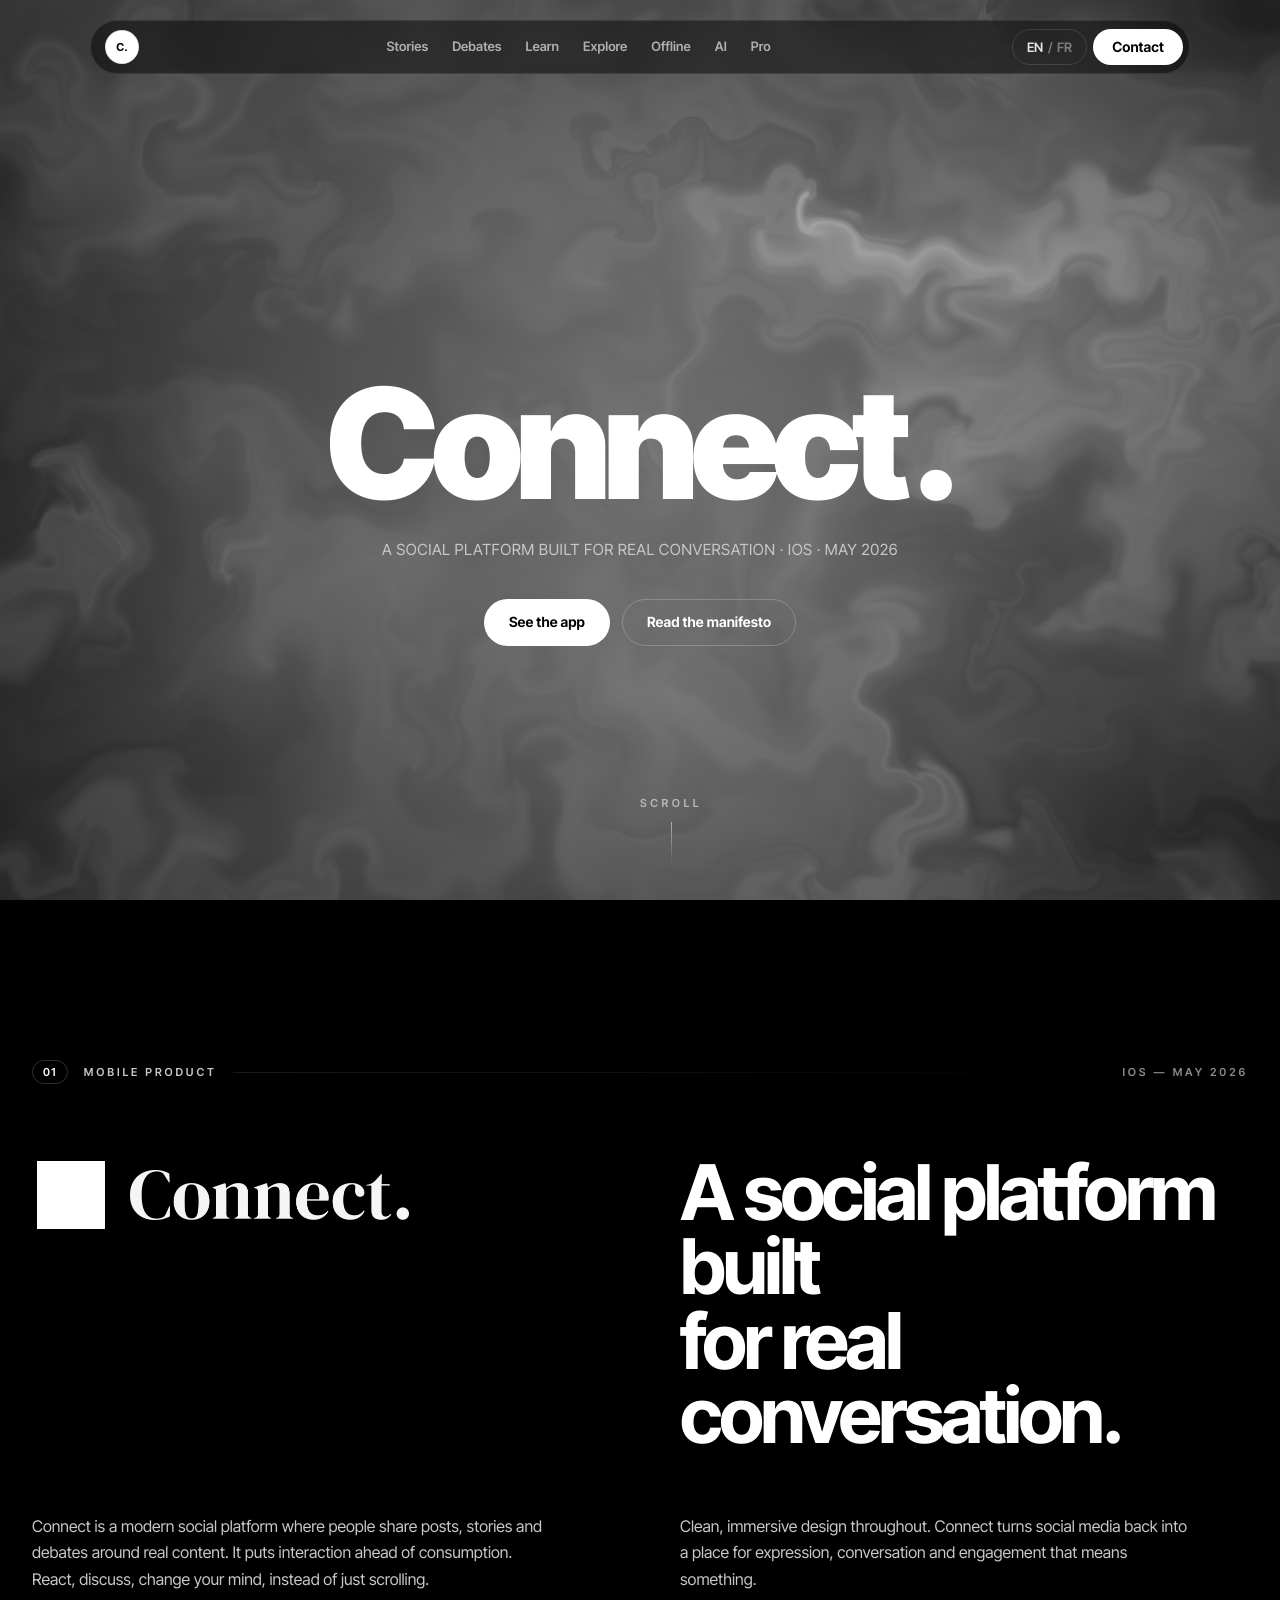
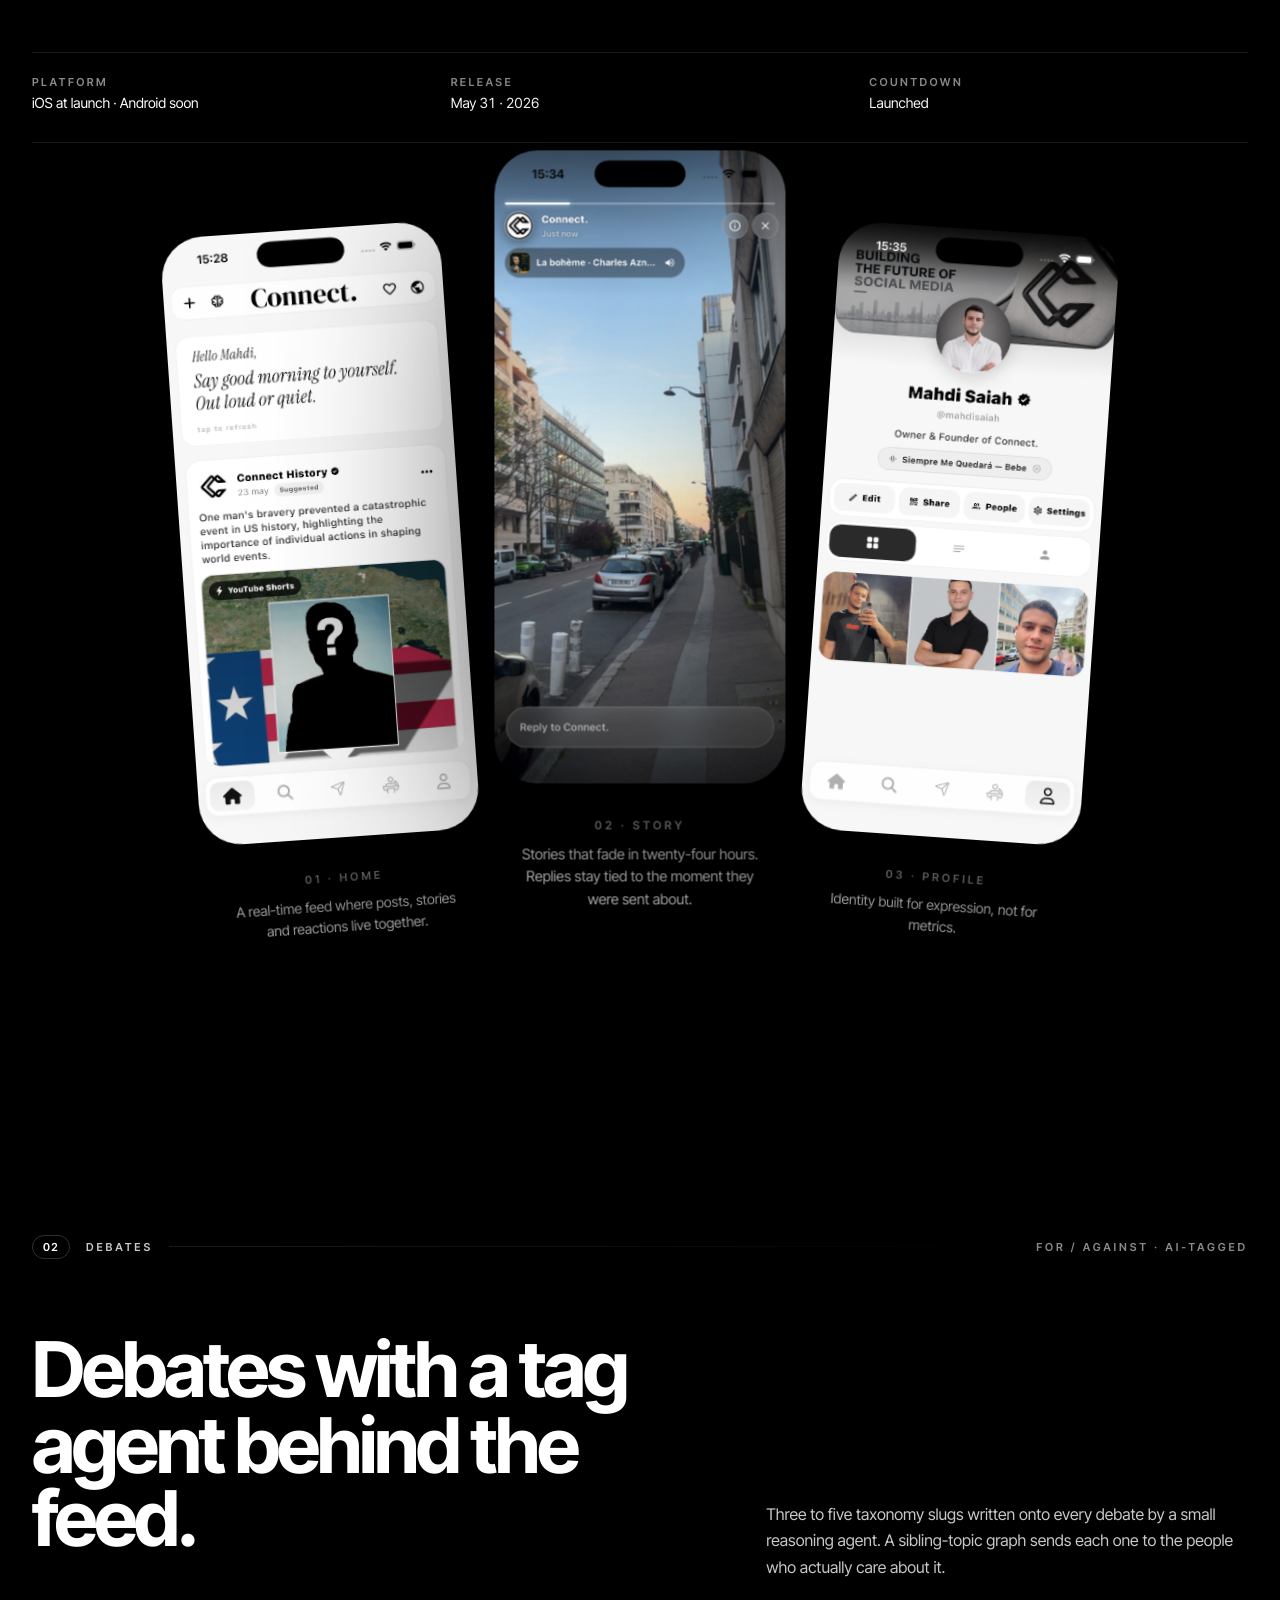
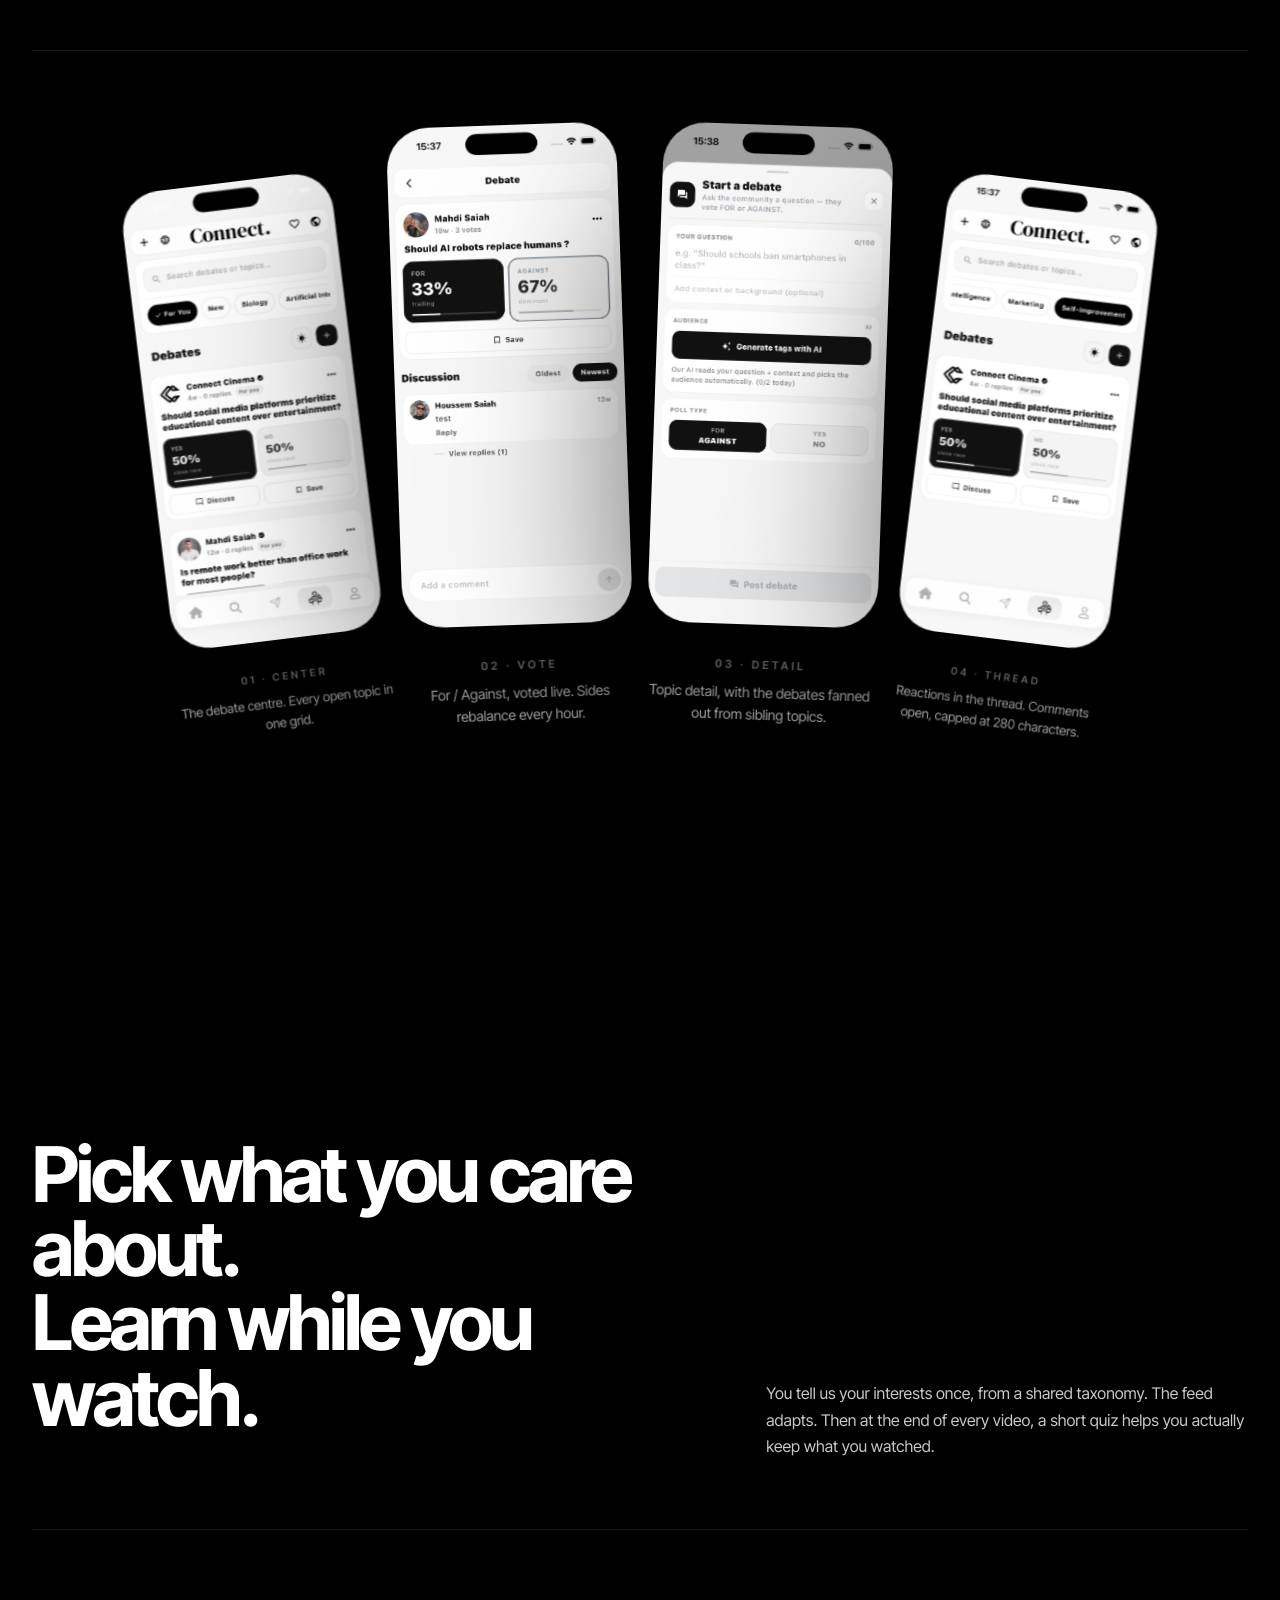
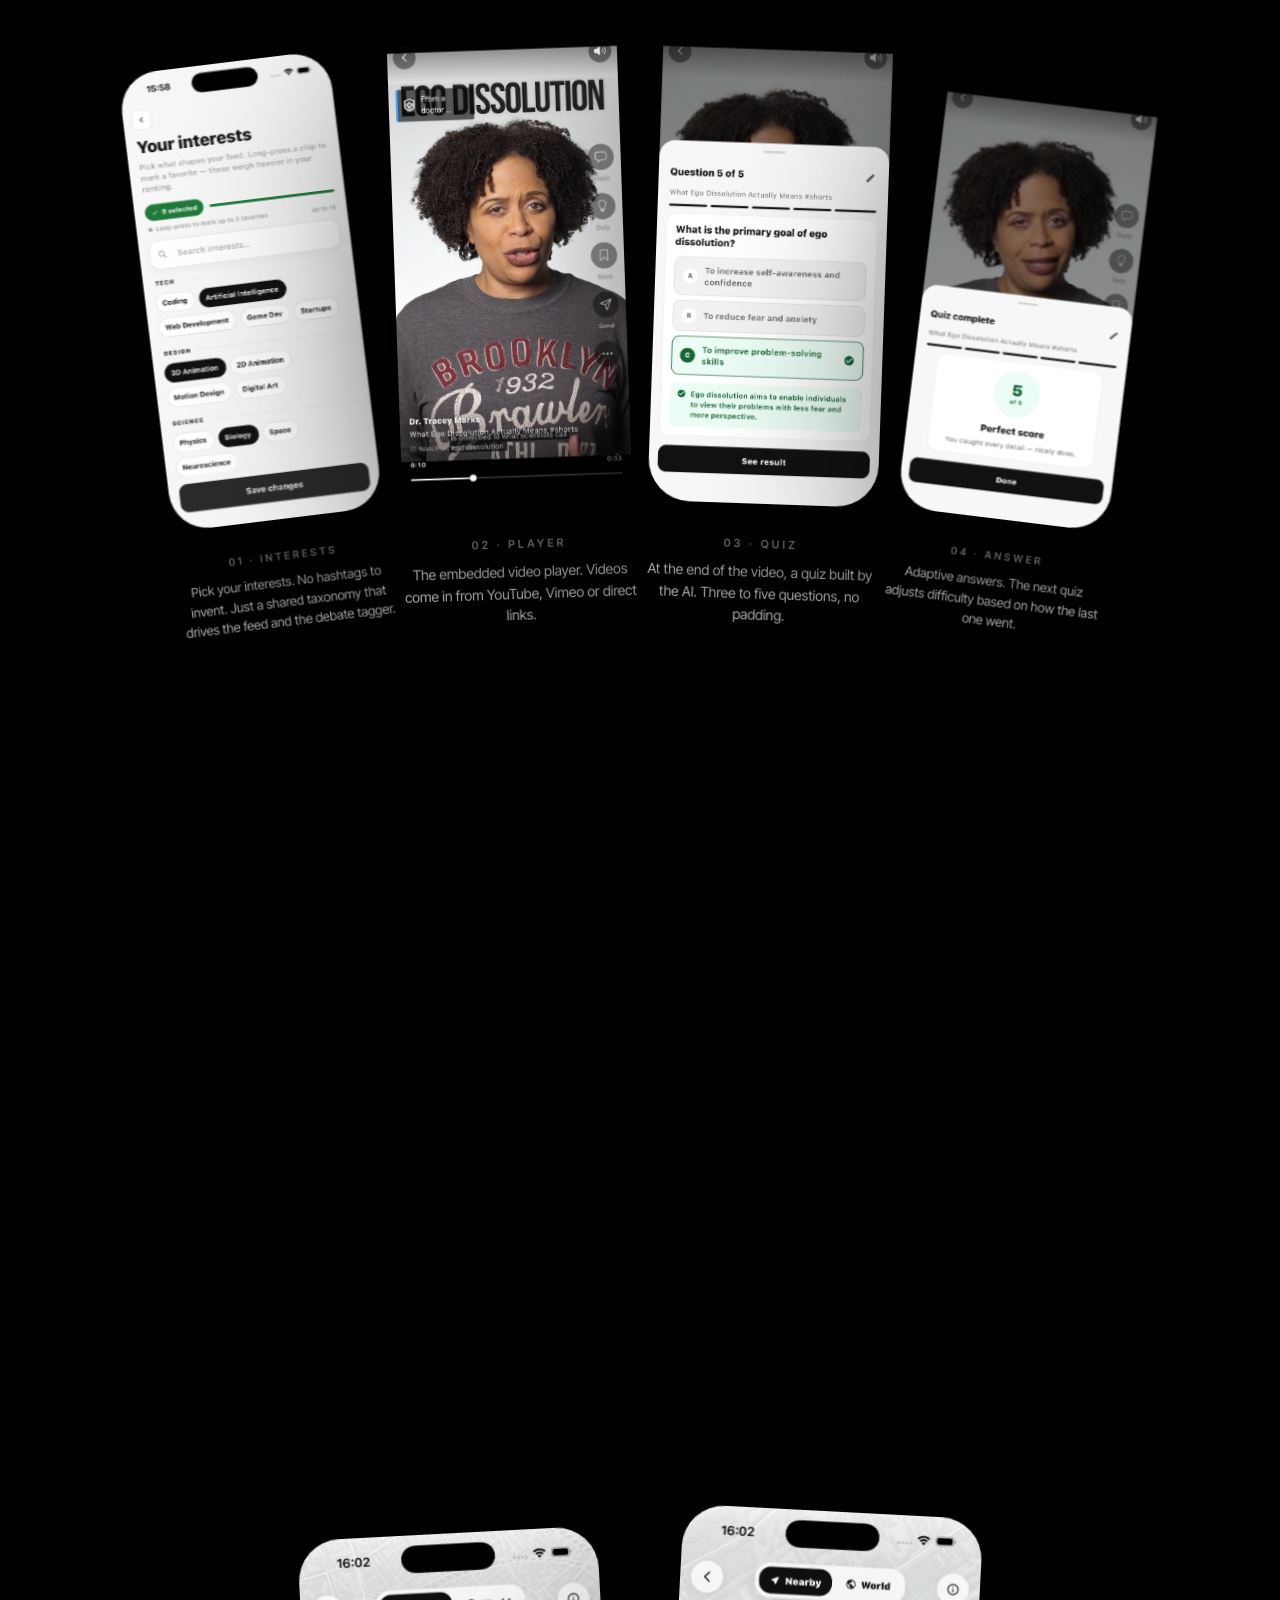
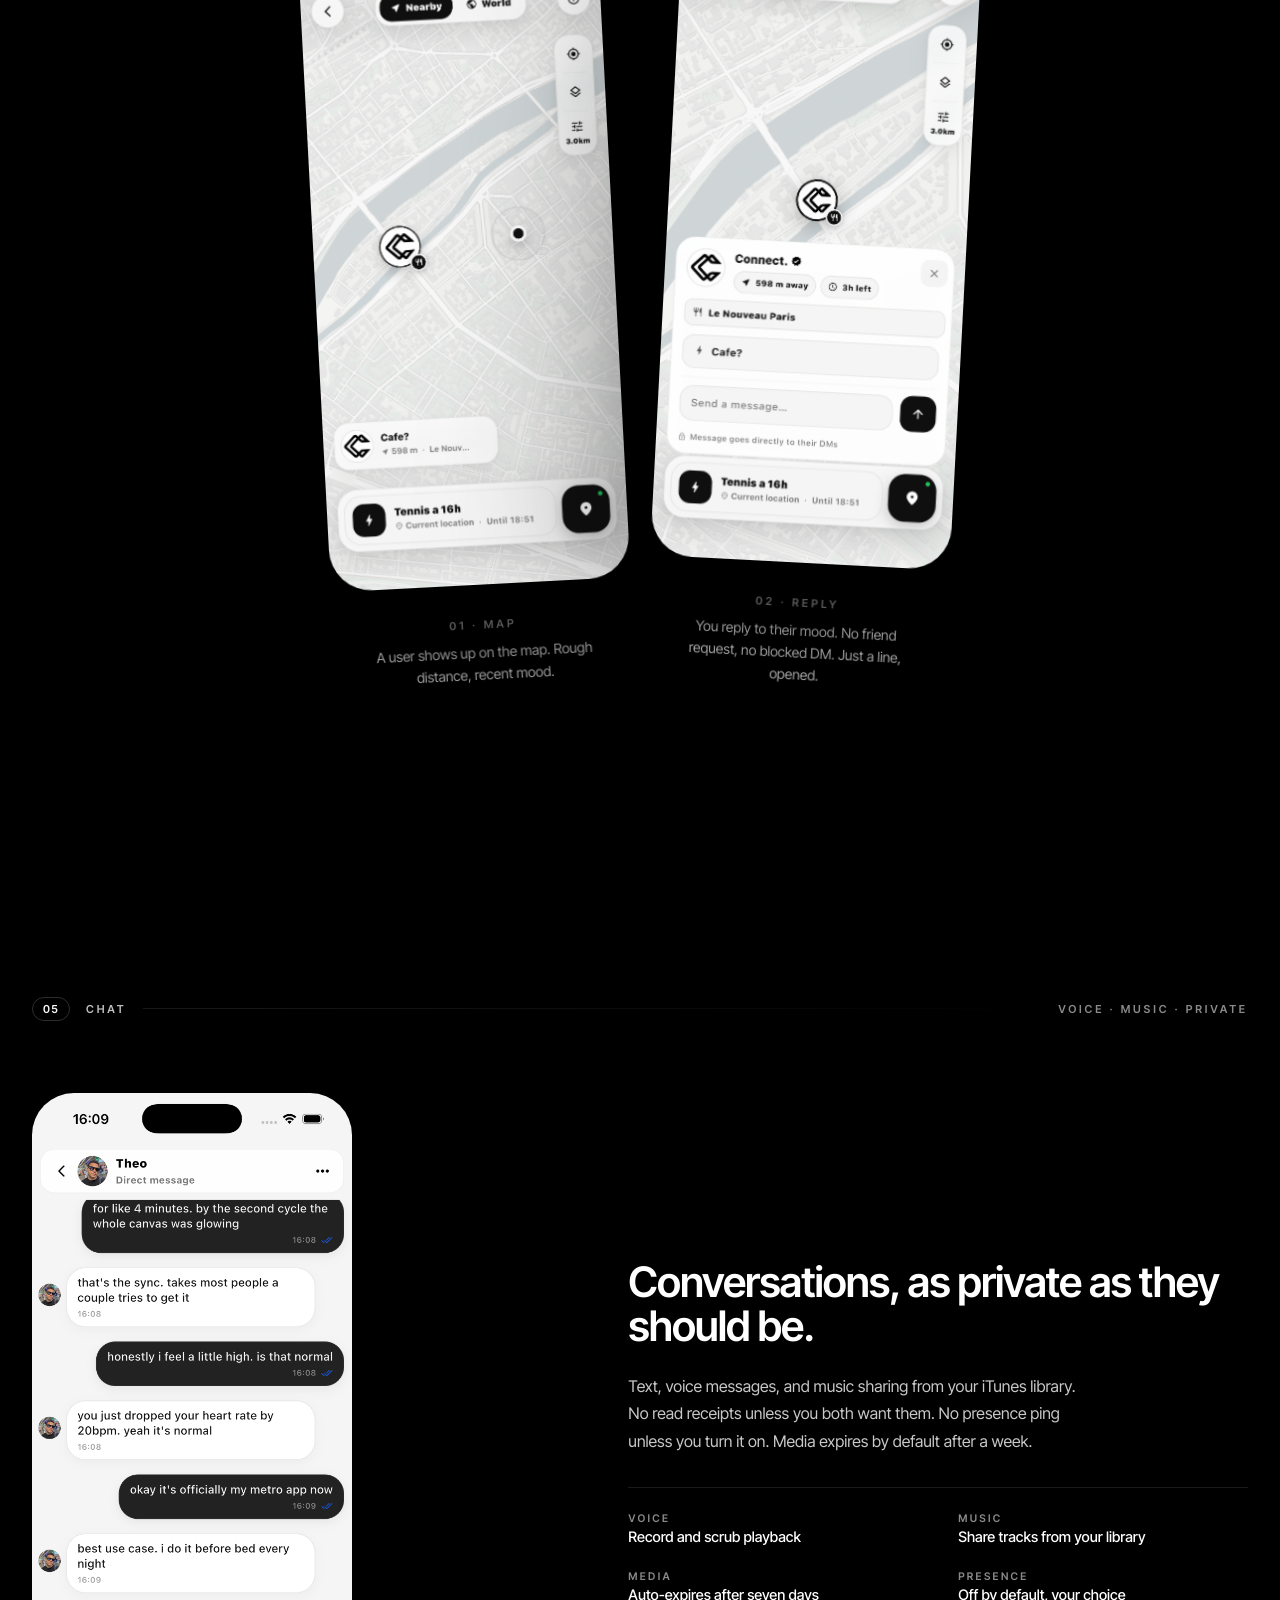
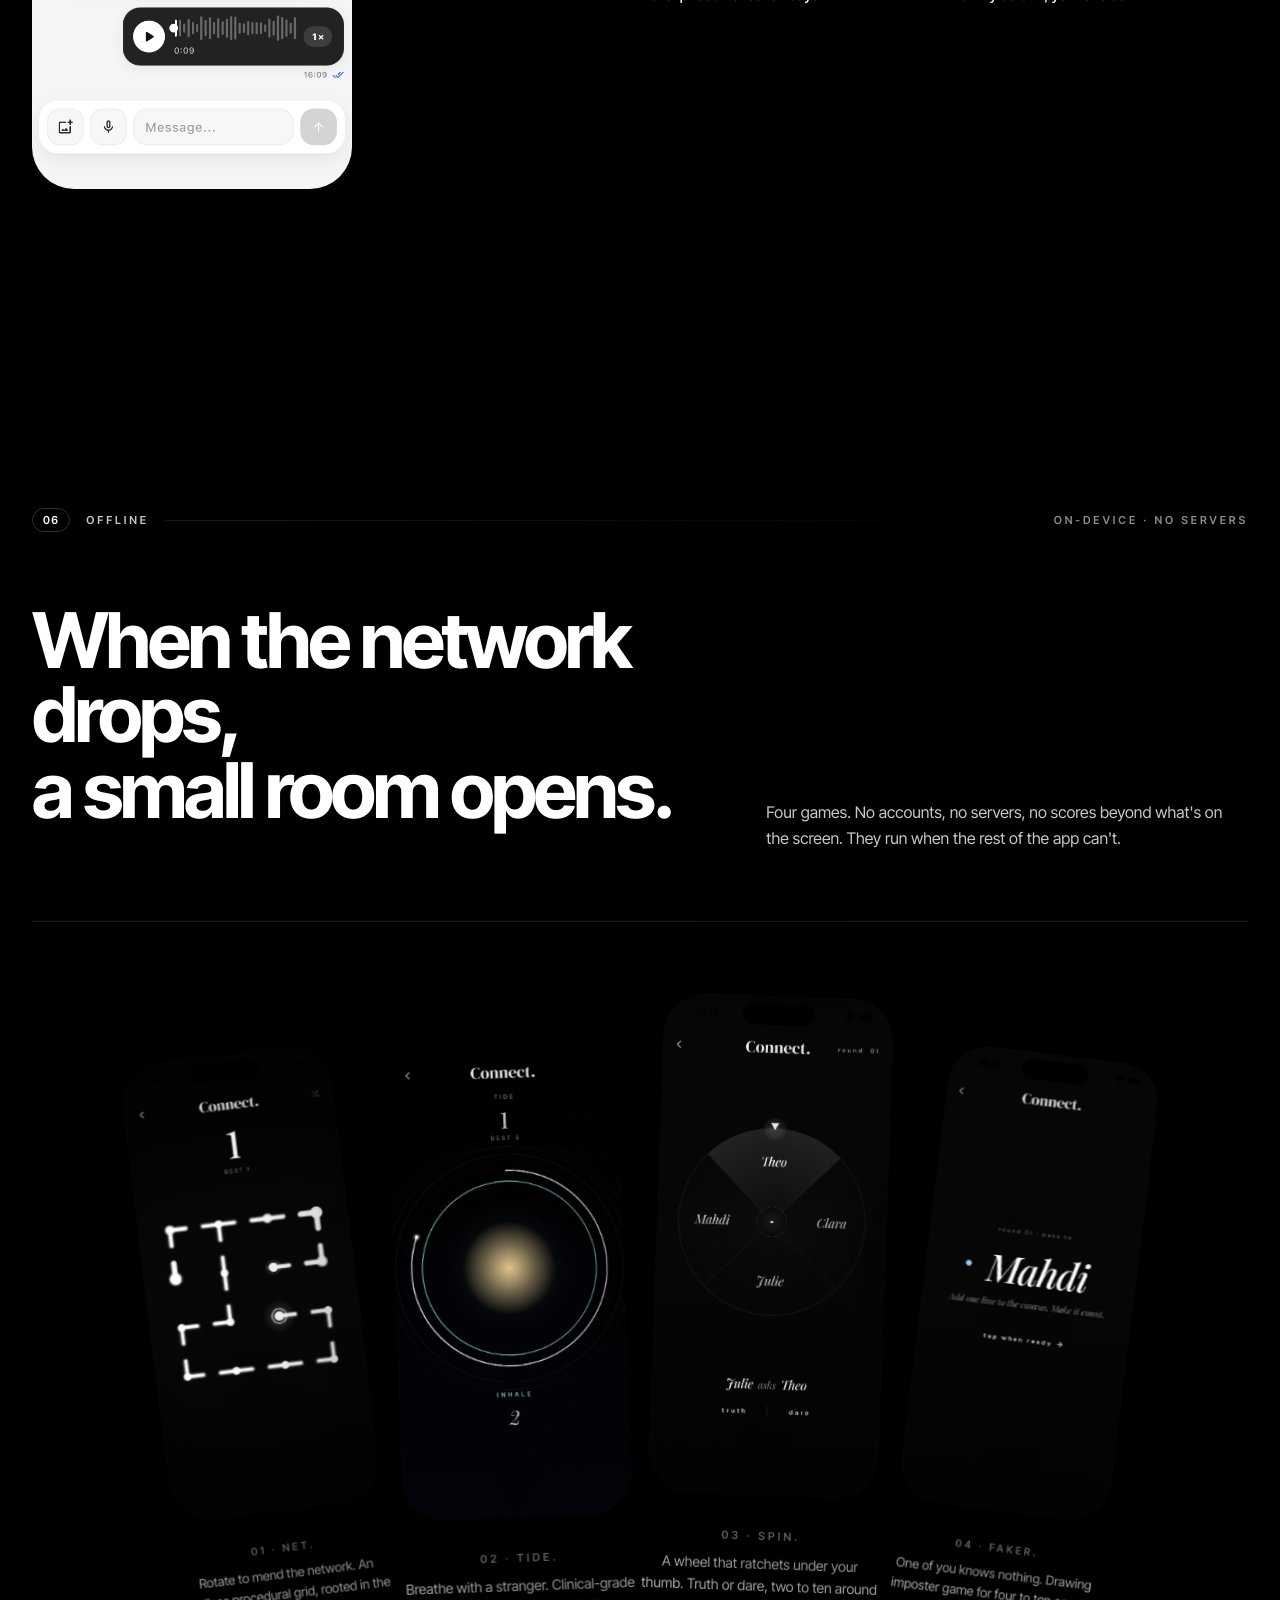
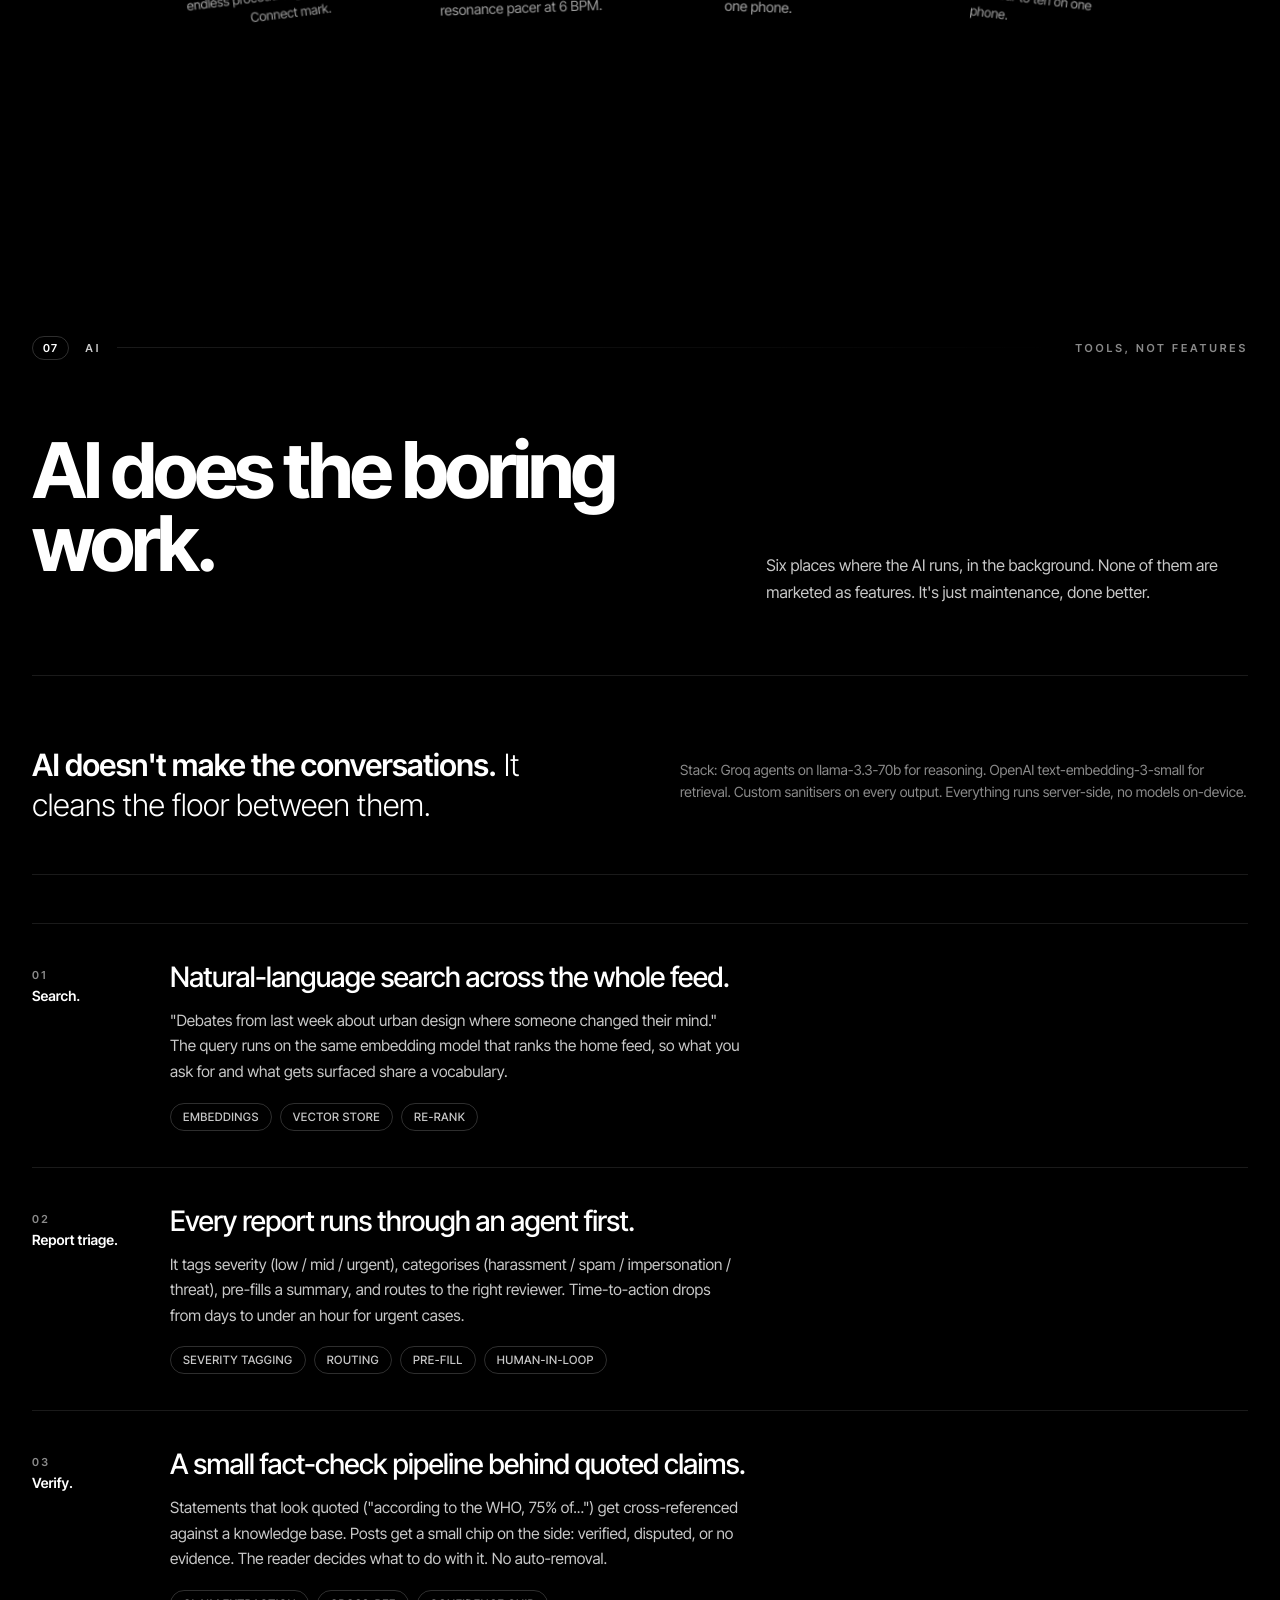
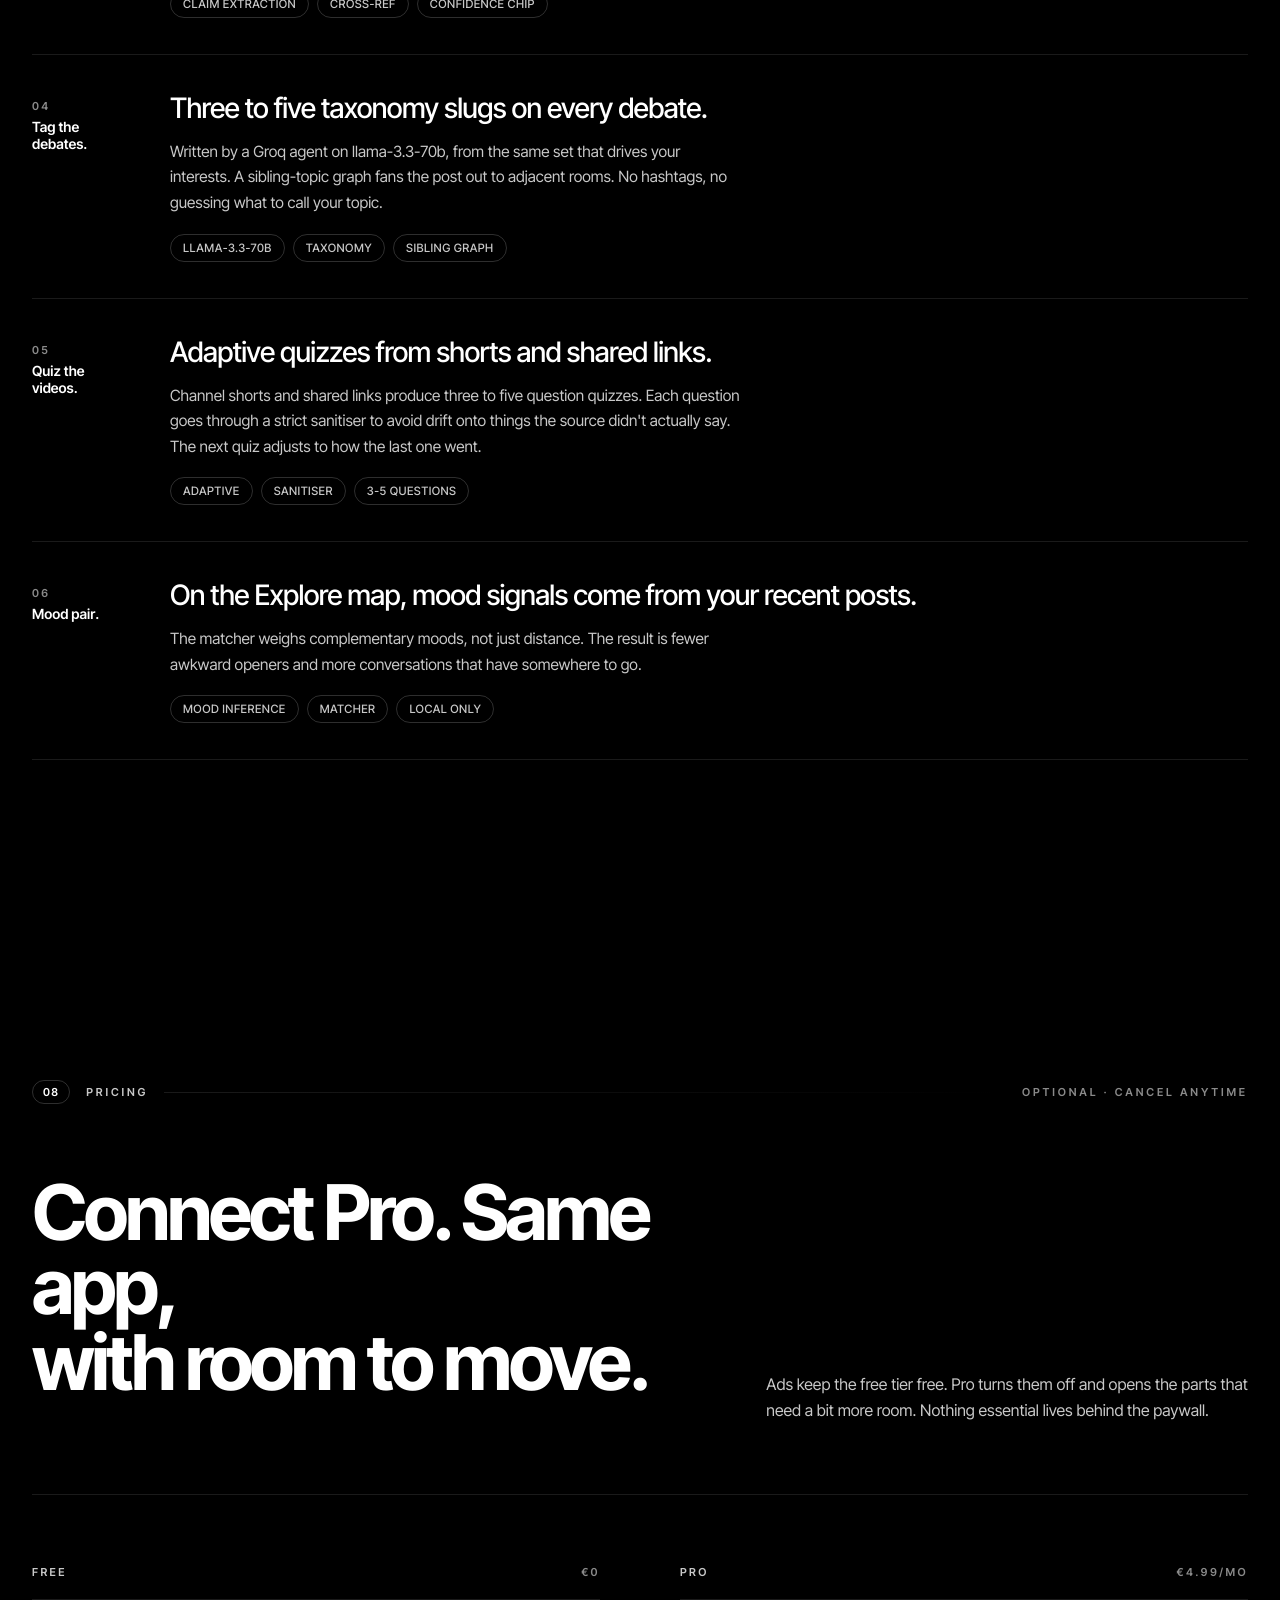
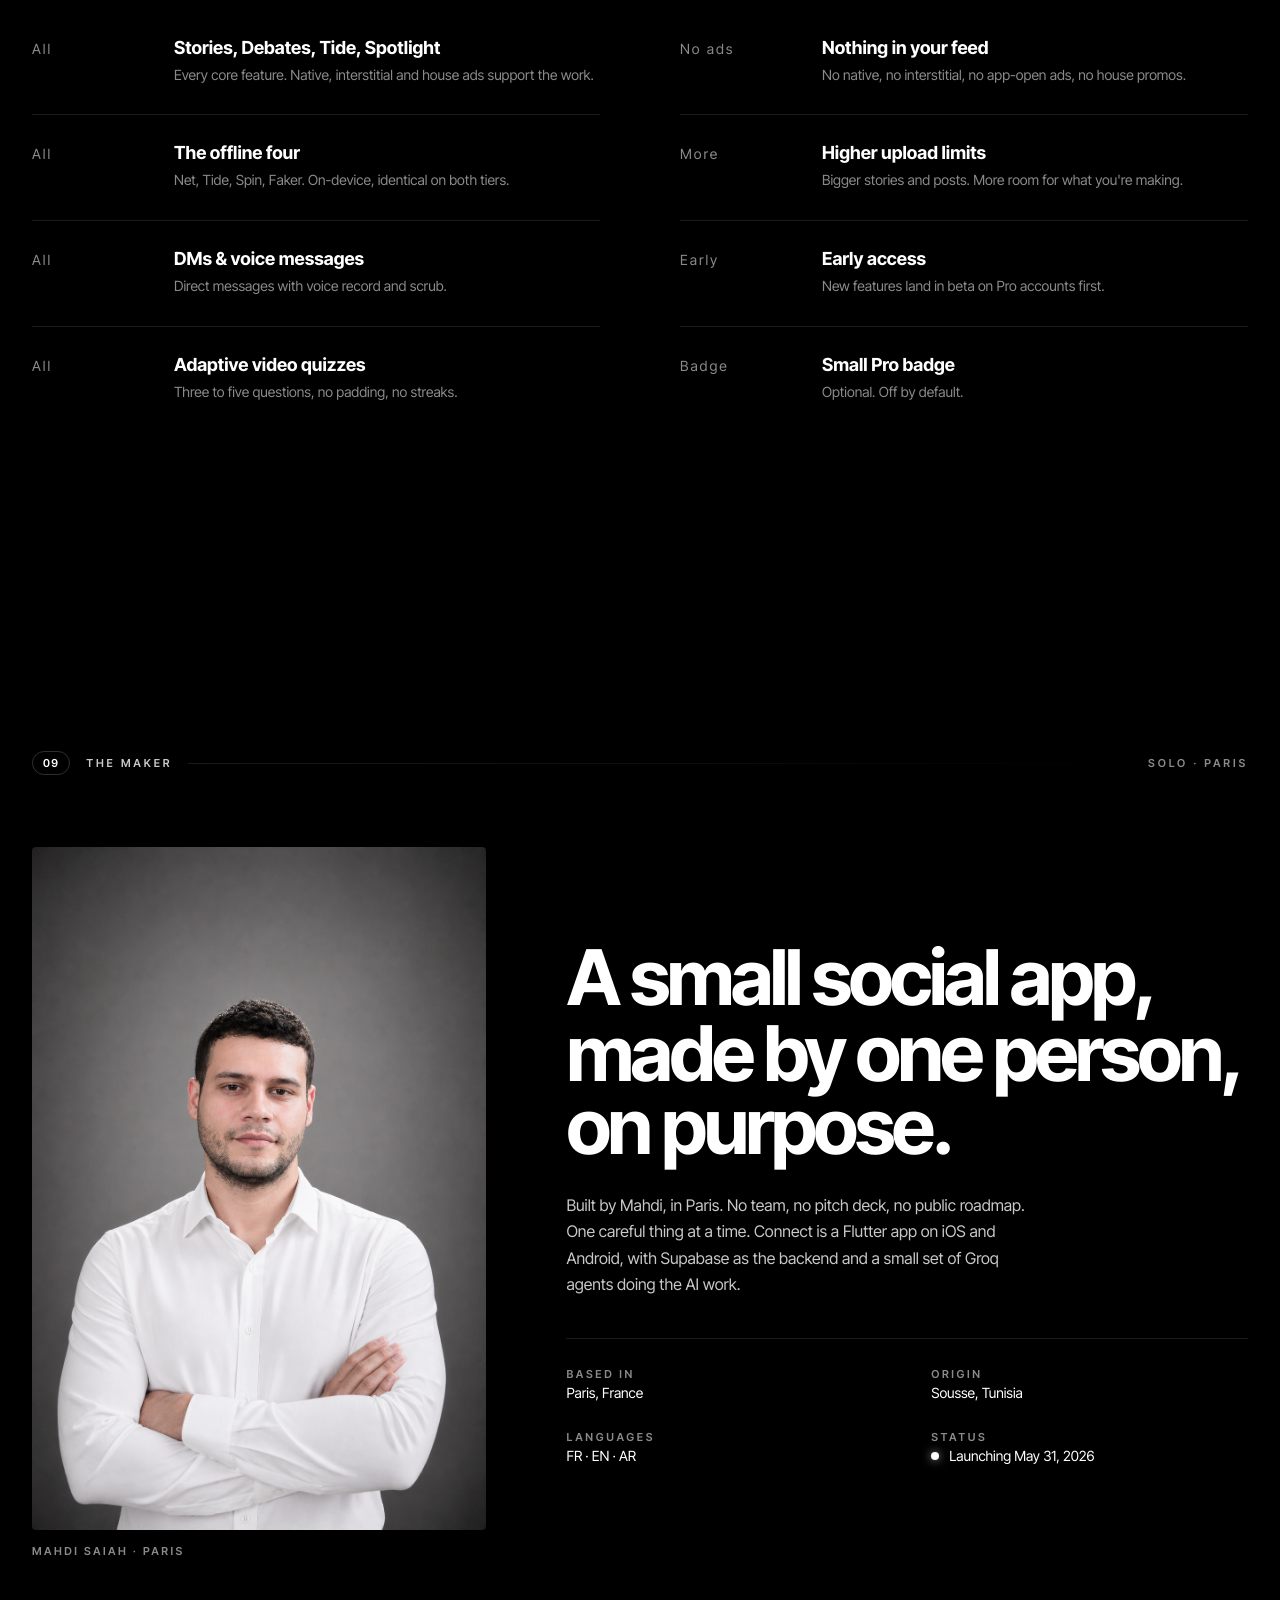
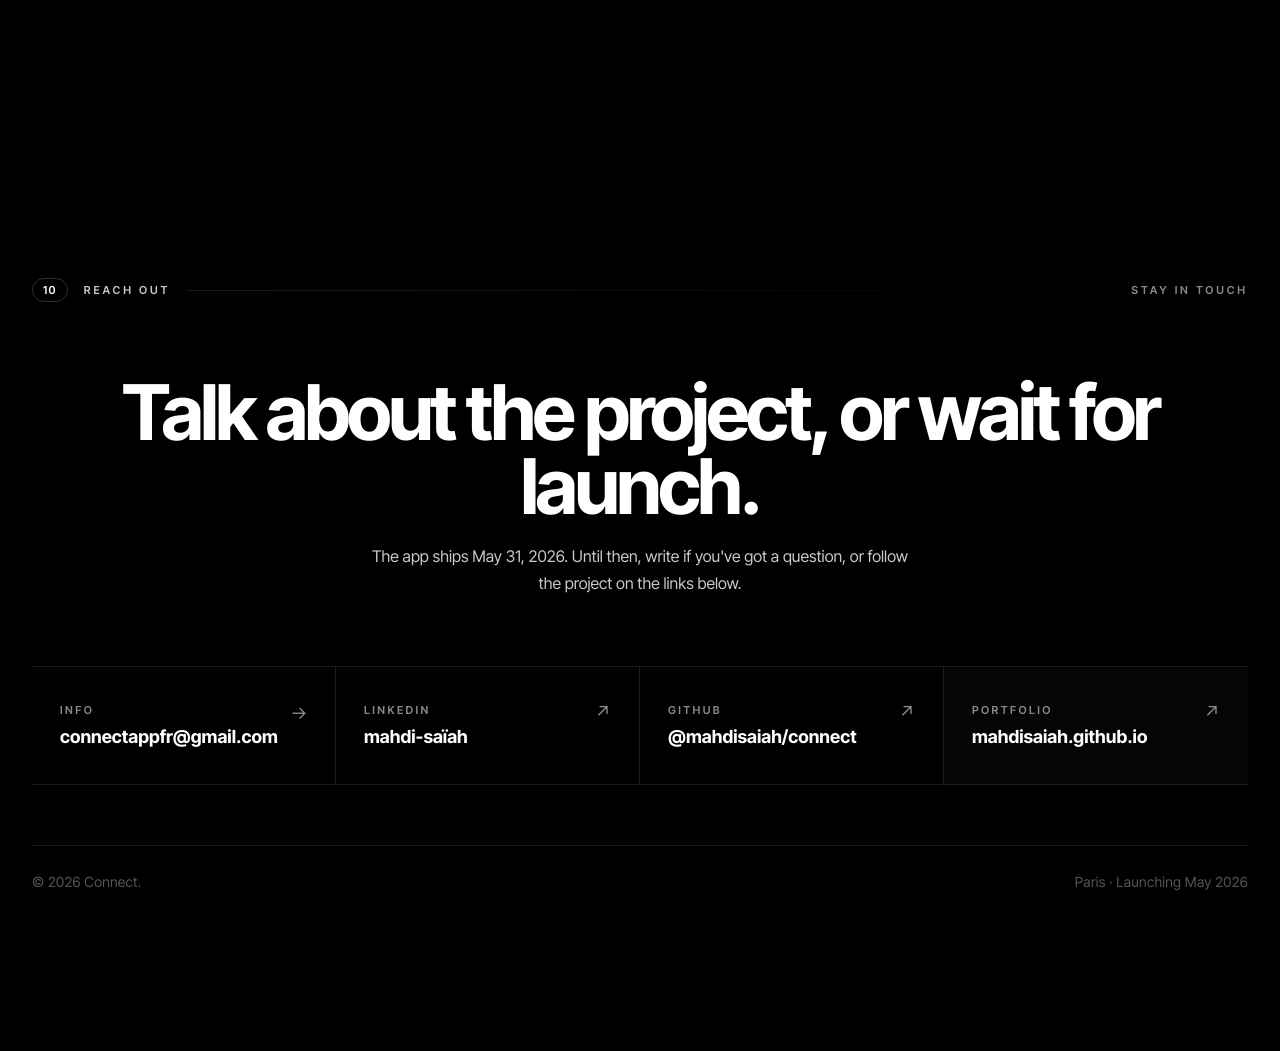
==== commit 4cdb23ba: "Add real screenshots (20 phones + portrait), gitignore DS_Store" ====
--- a/index.html
+++ b/index.html
@@ -512,7 +512,7 @@
 
         <div class="about-grid">
           <figure class="portrait">
-            <img src="images/i1.jpg" alt="Mahdi Saiah portrait">
+            <img src="images/i1.png" alt="Mahdi Saiah portrait">
             <figcaption>Mahdi Saiah · Paris</figcaption>
           </figure>
 
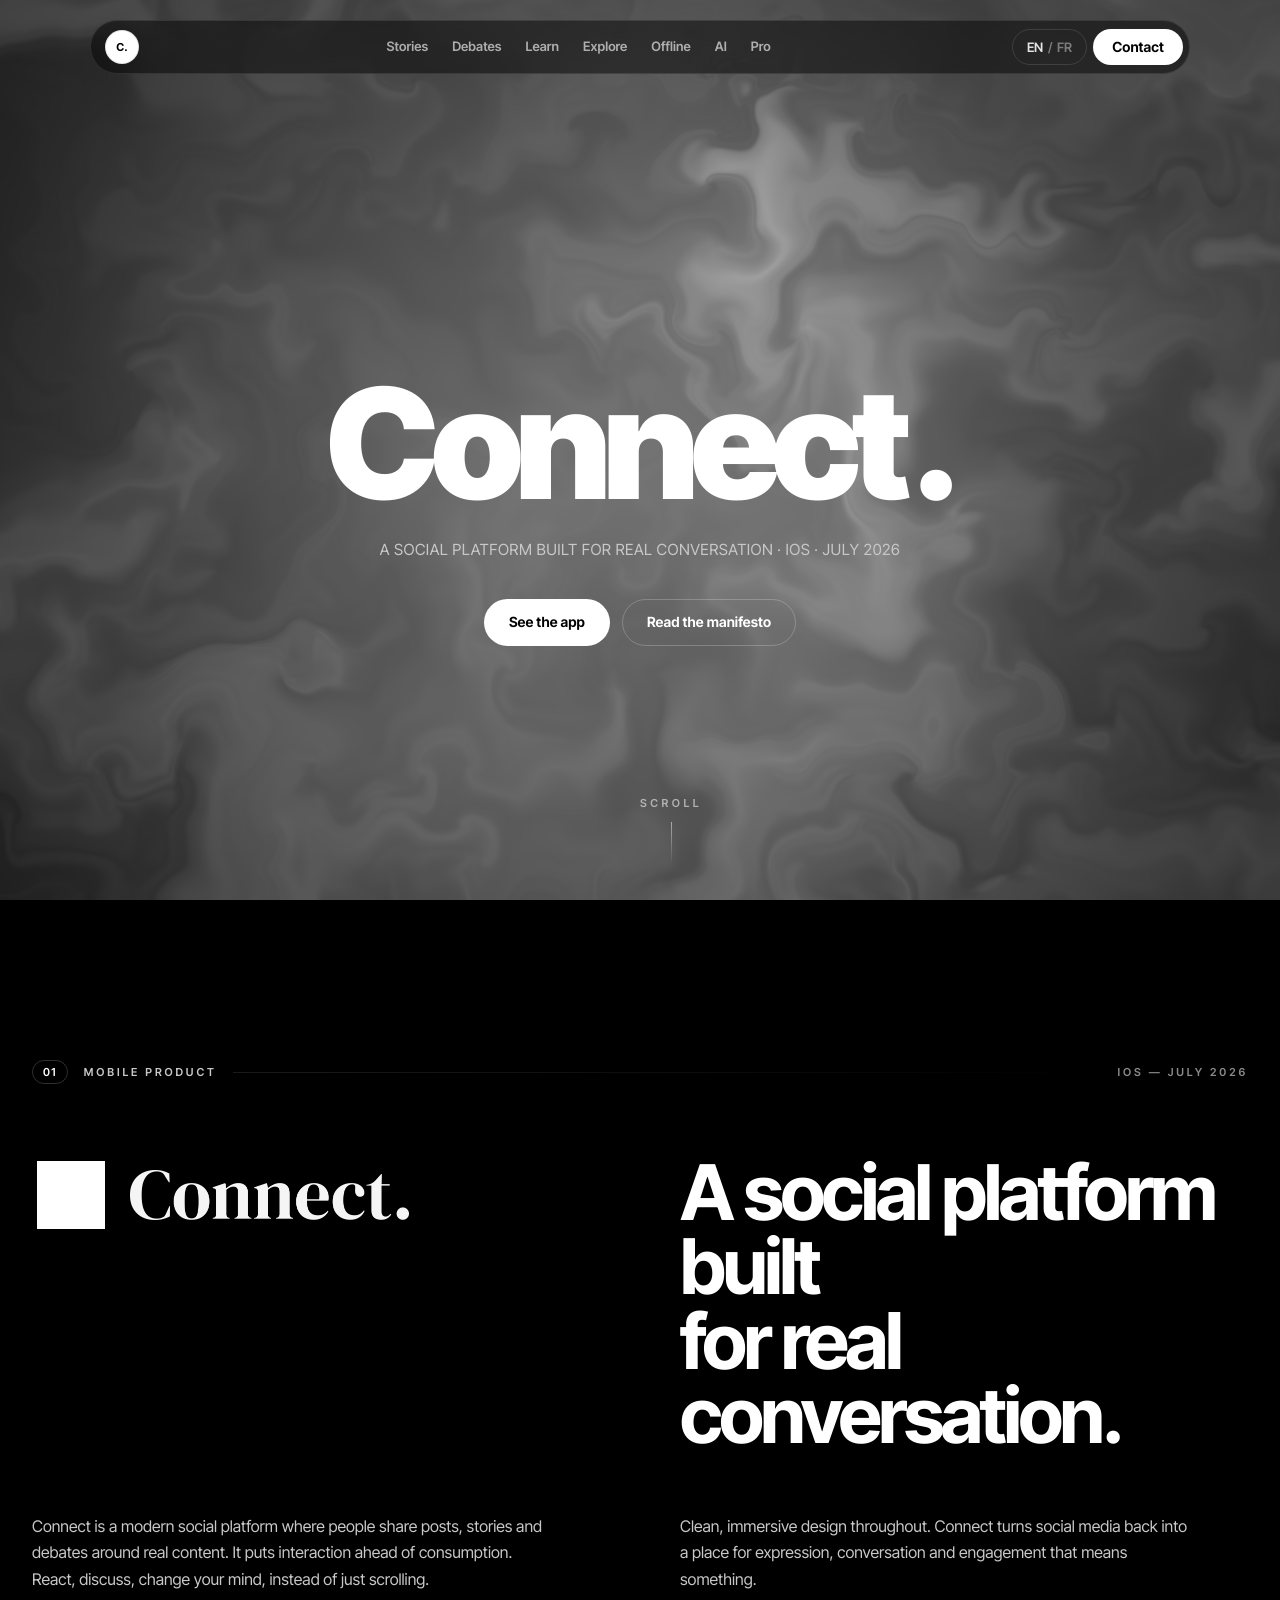
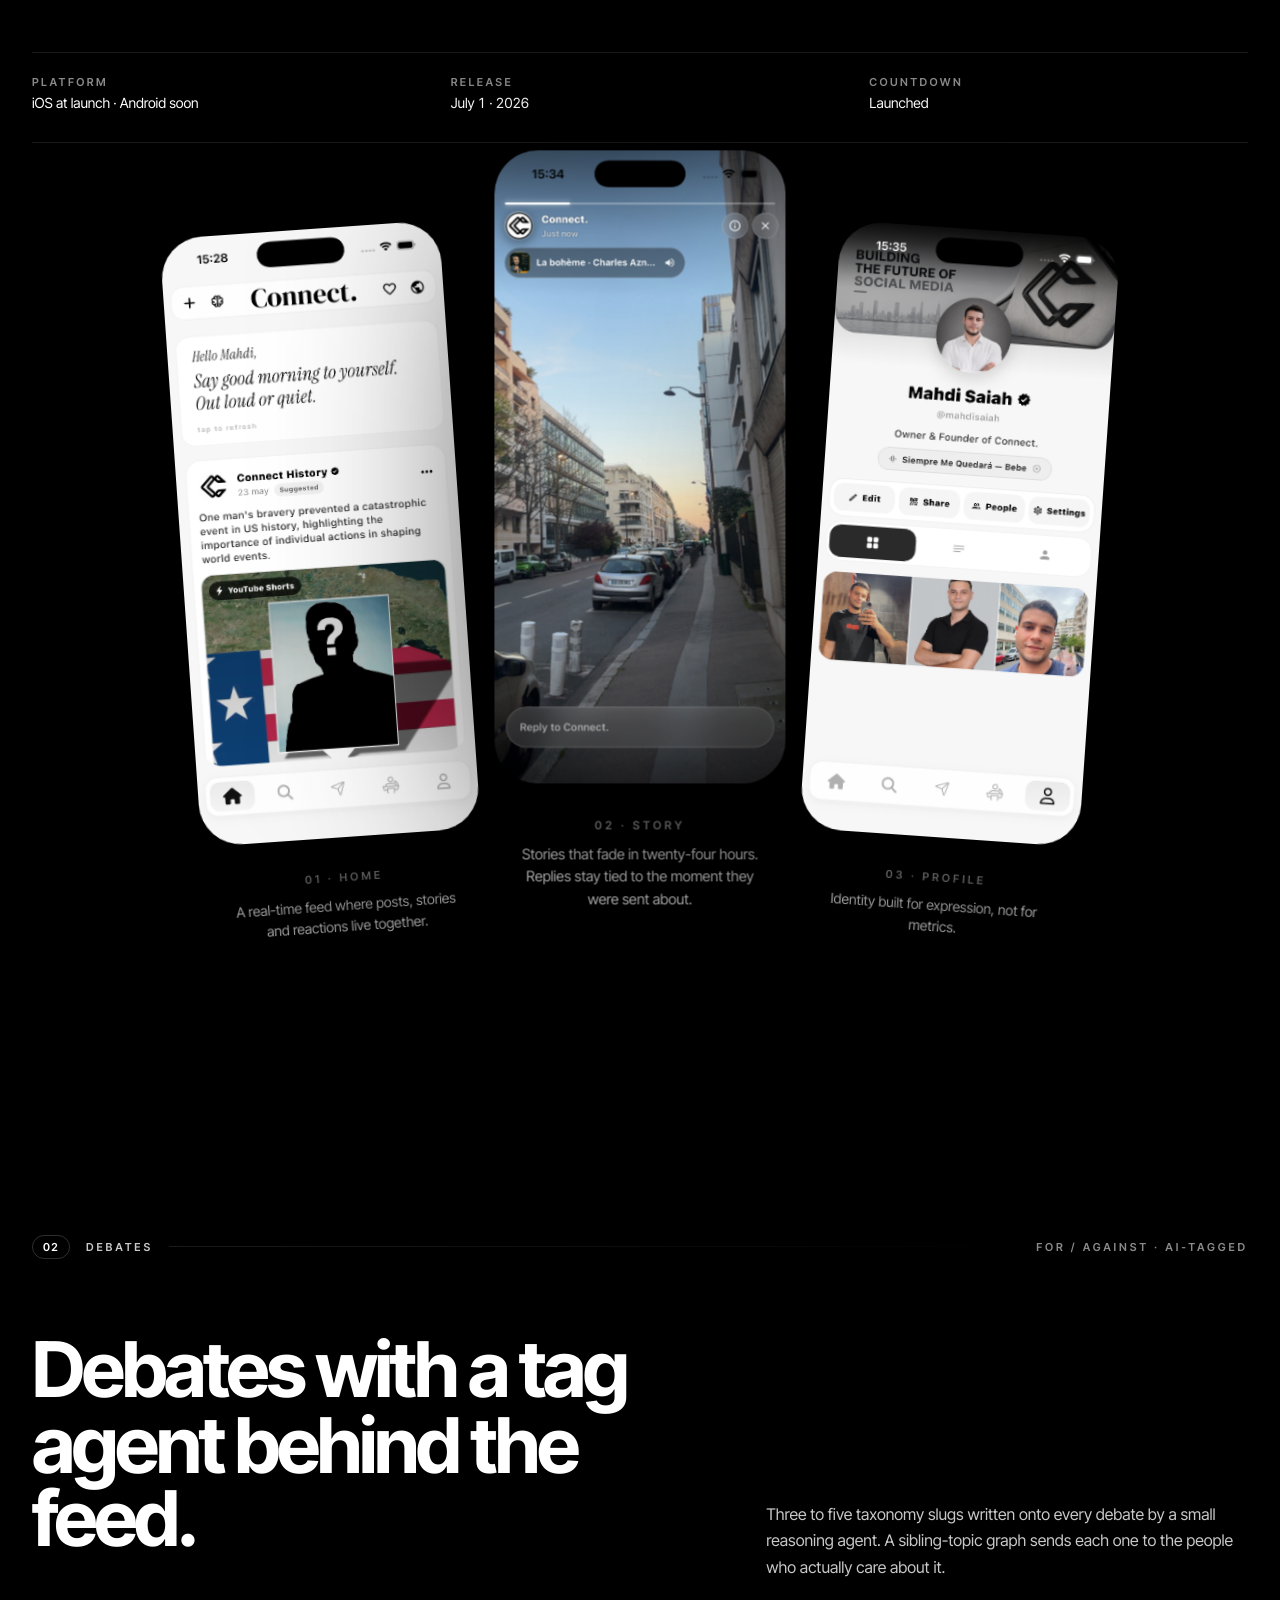
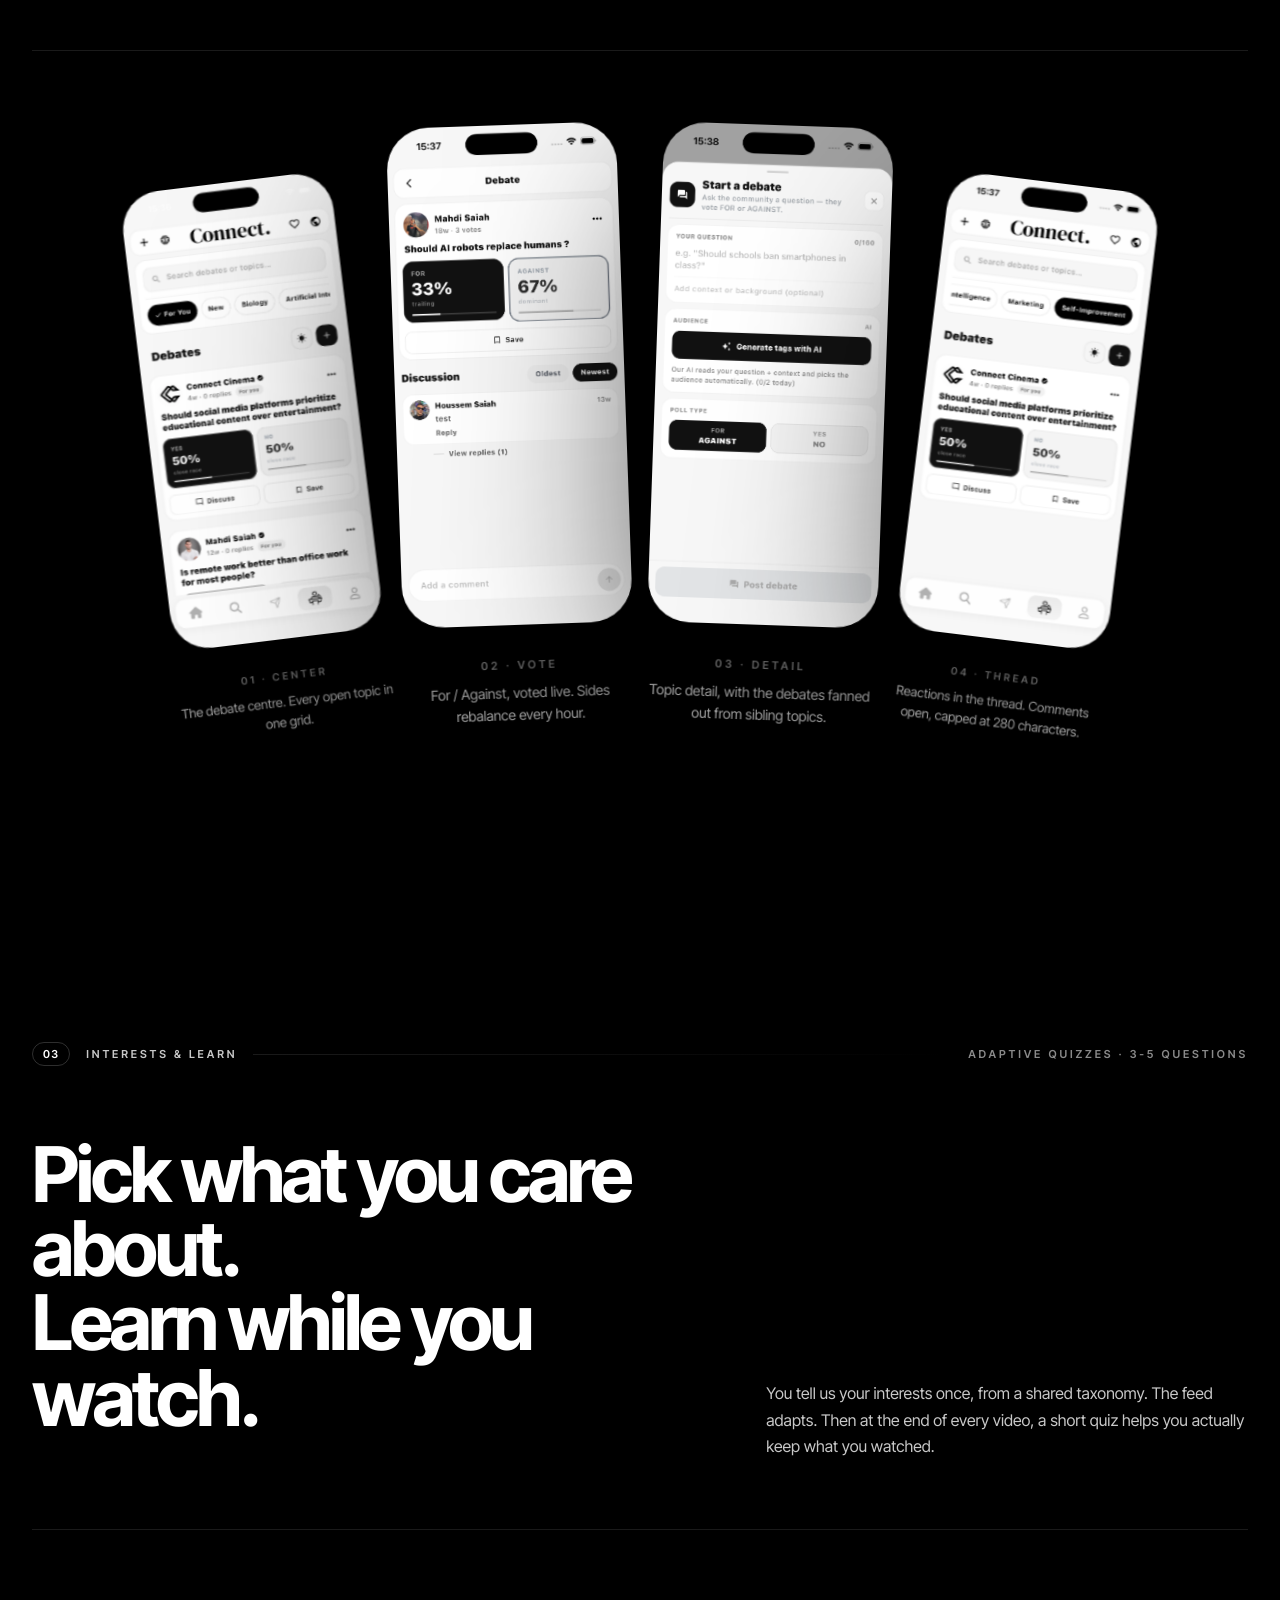
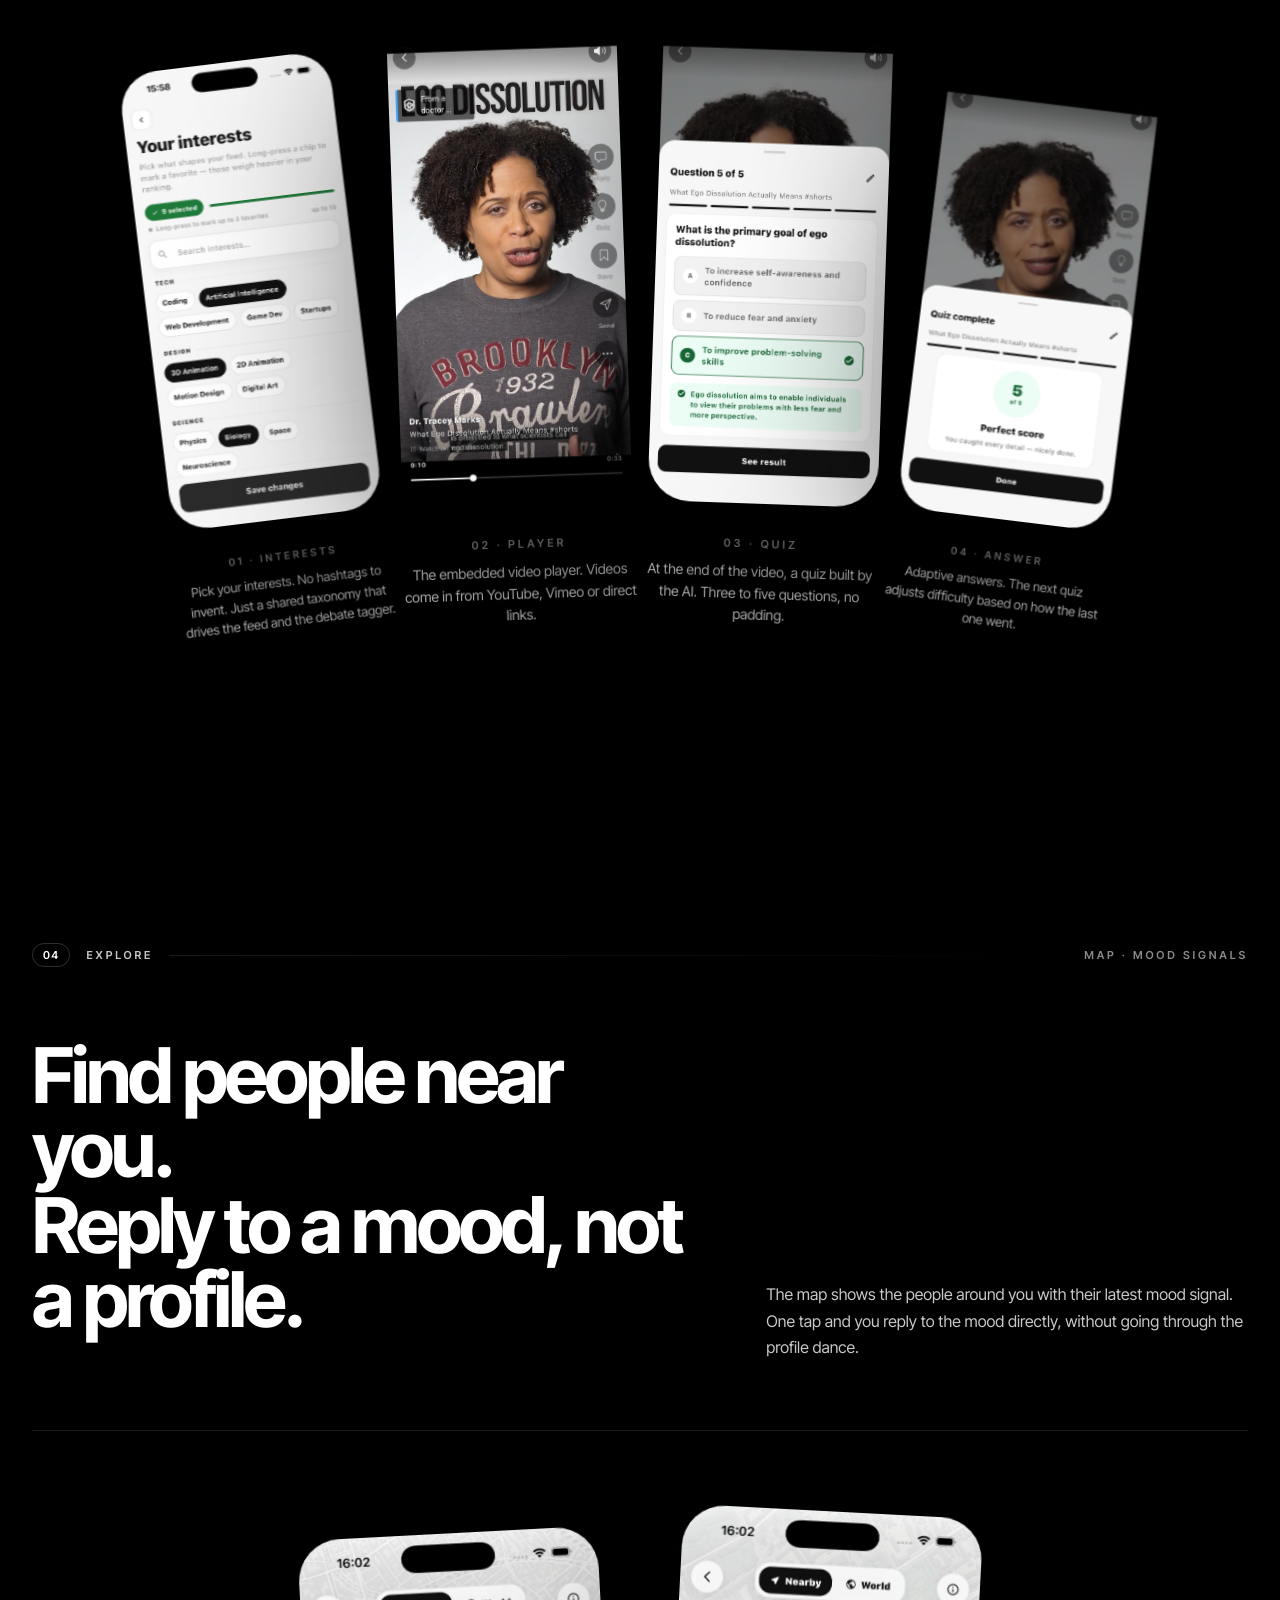
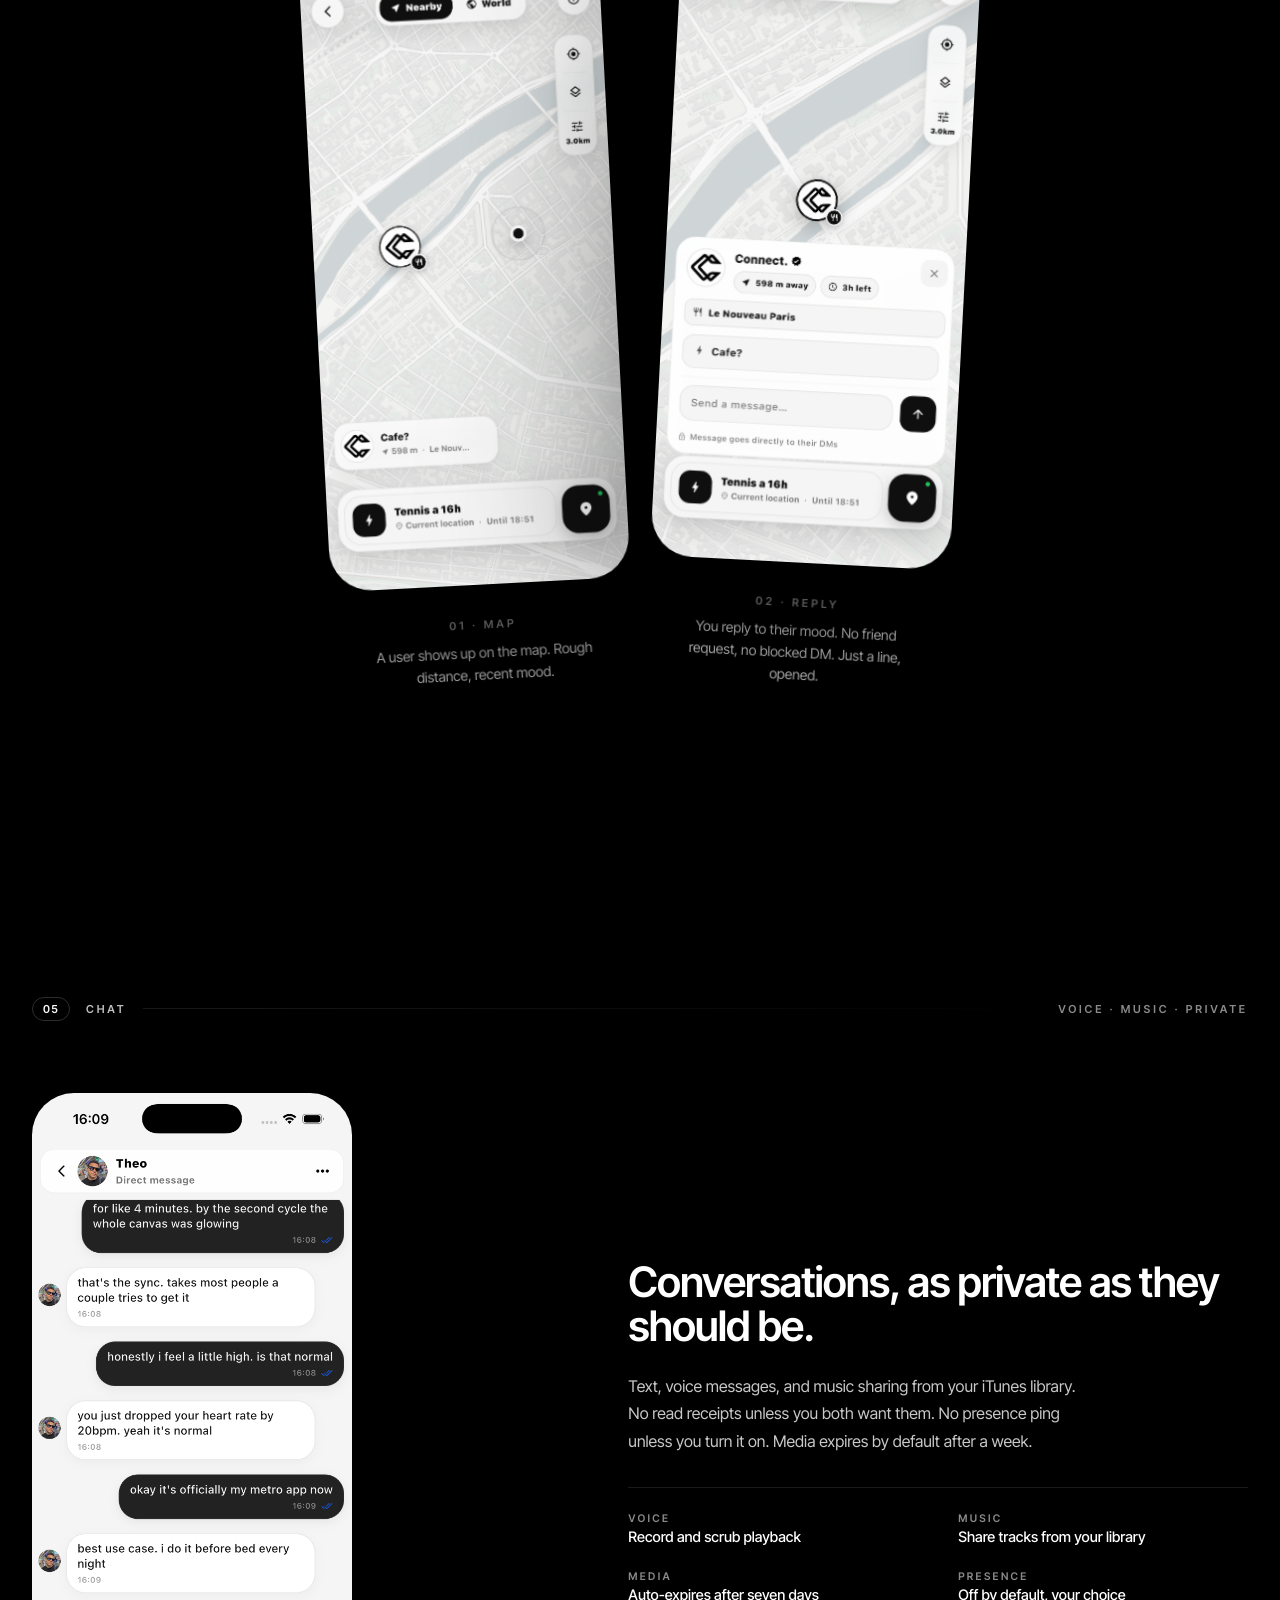
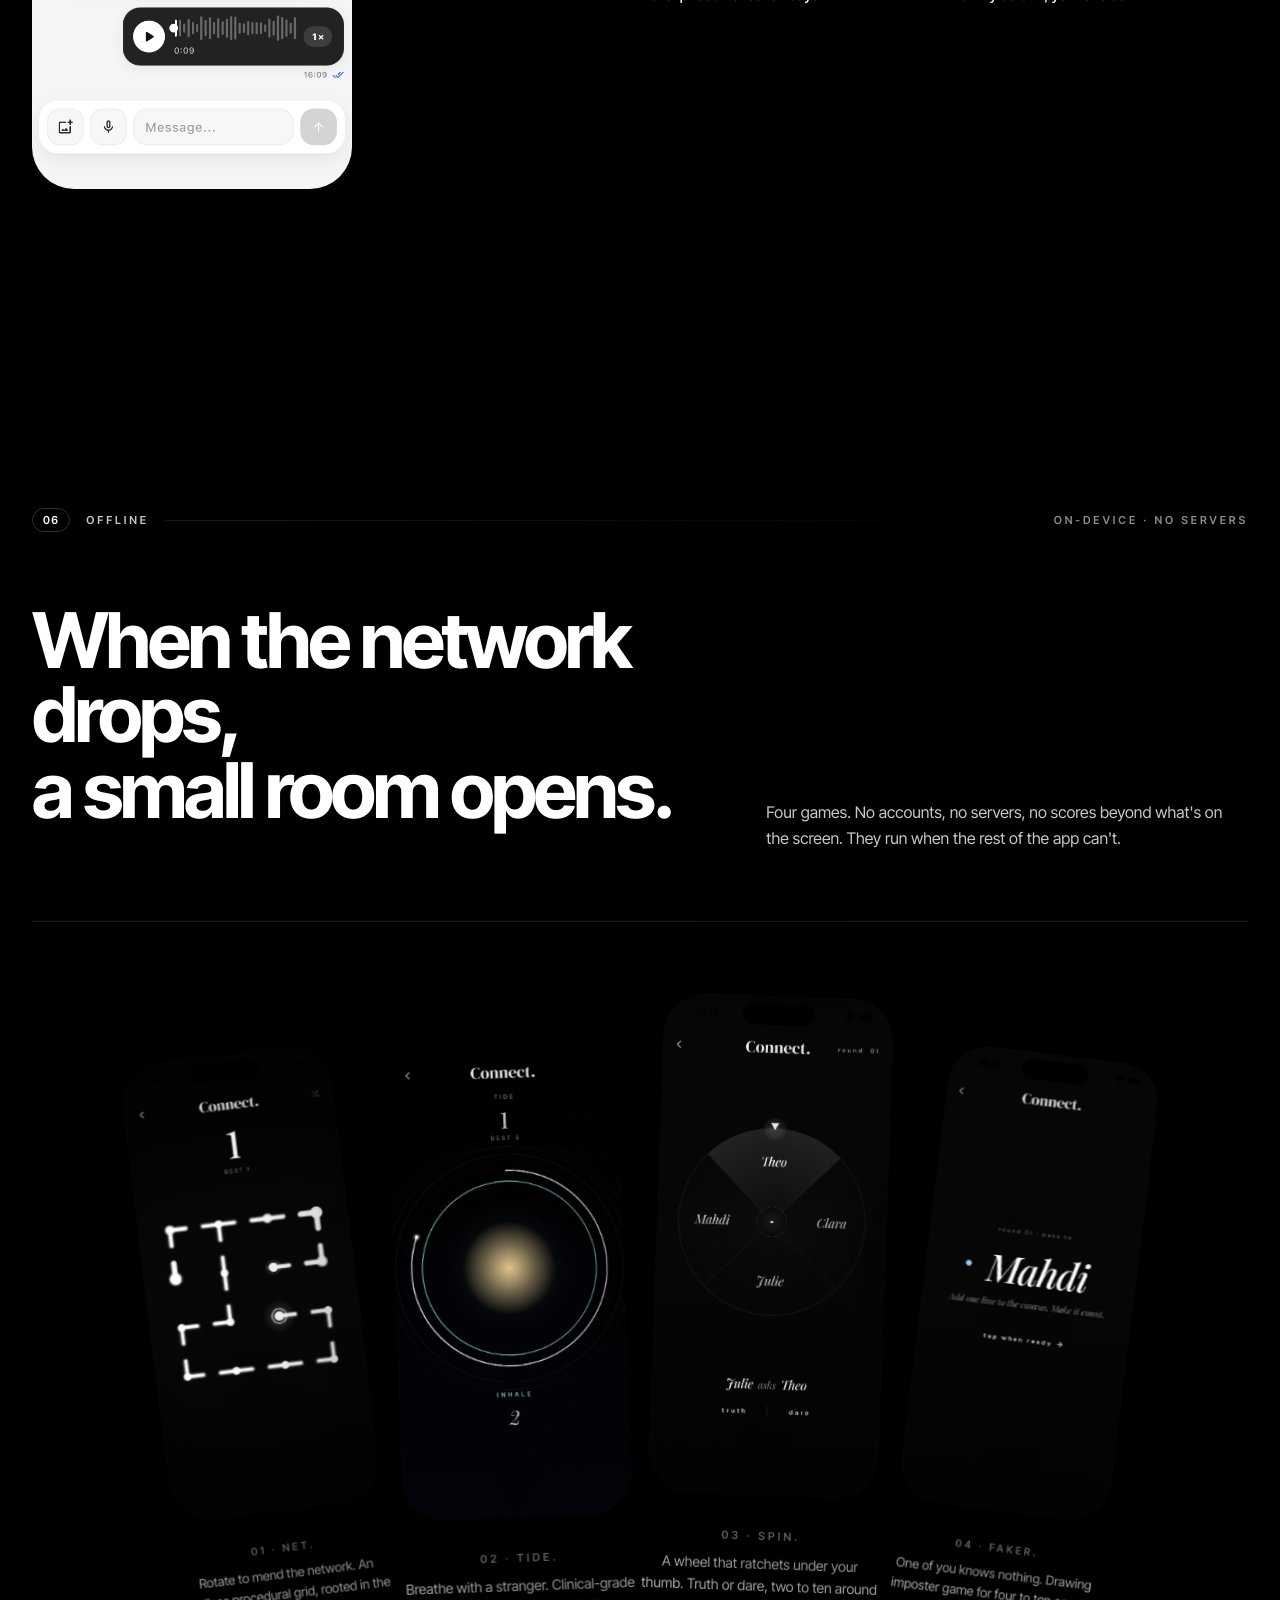
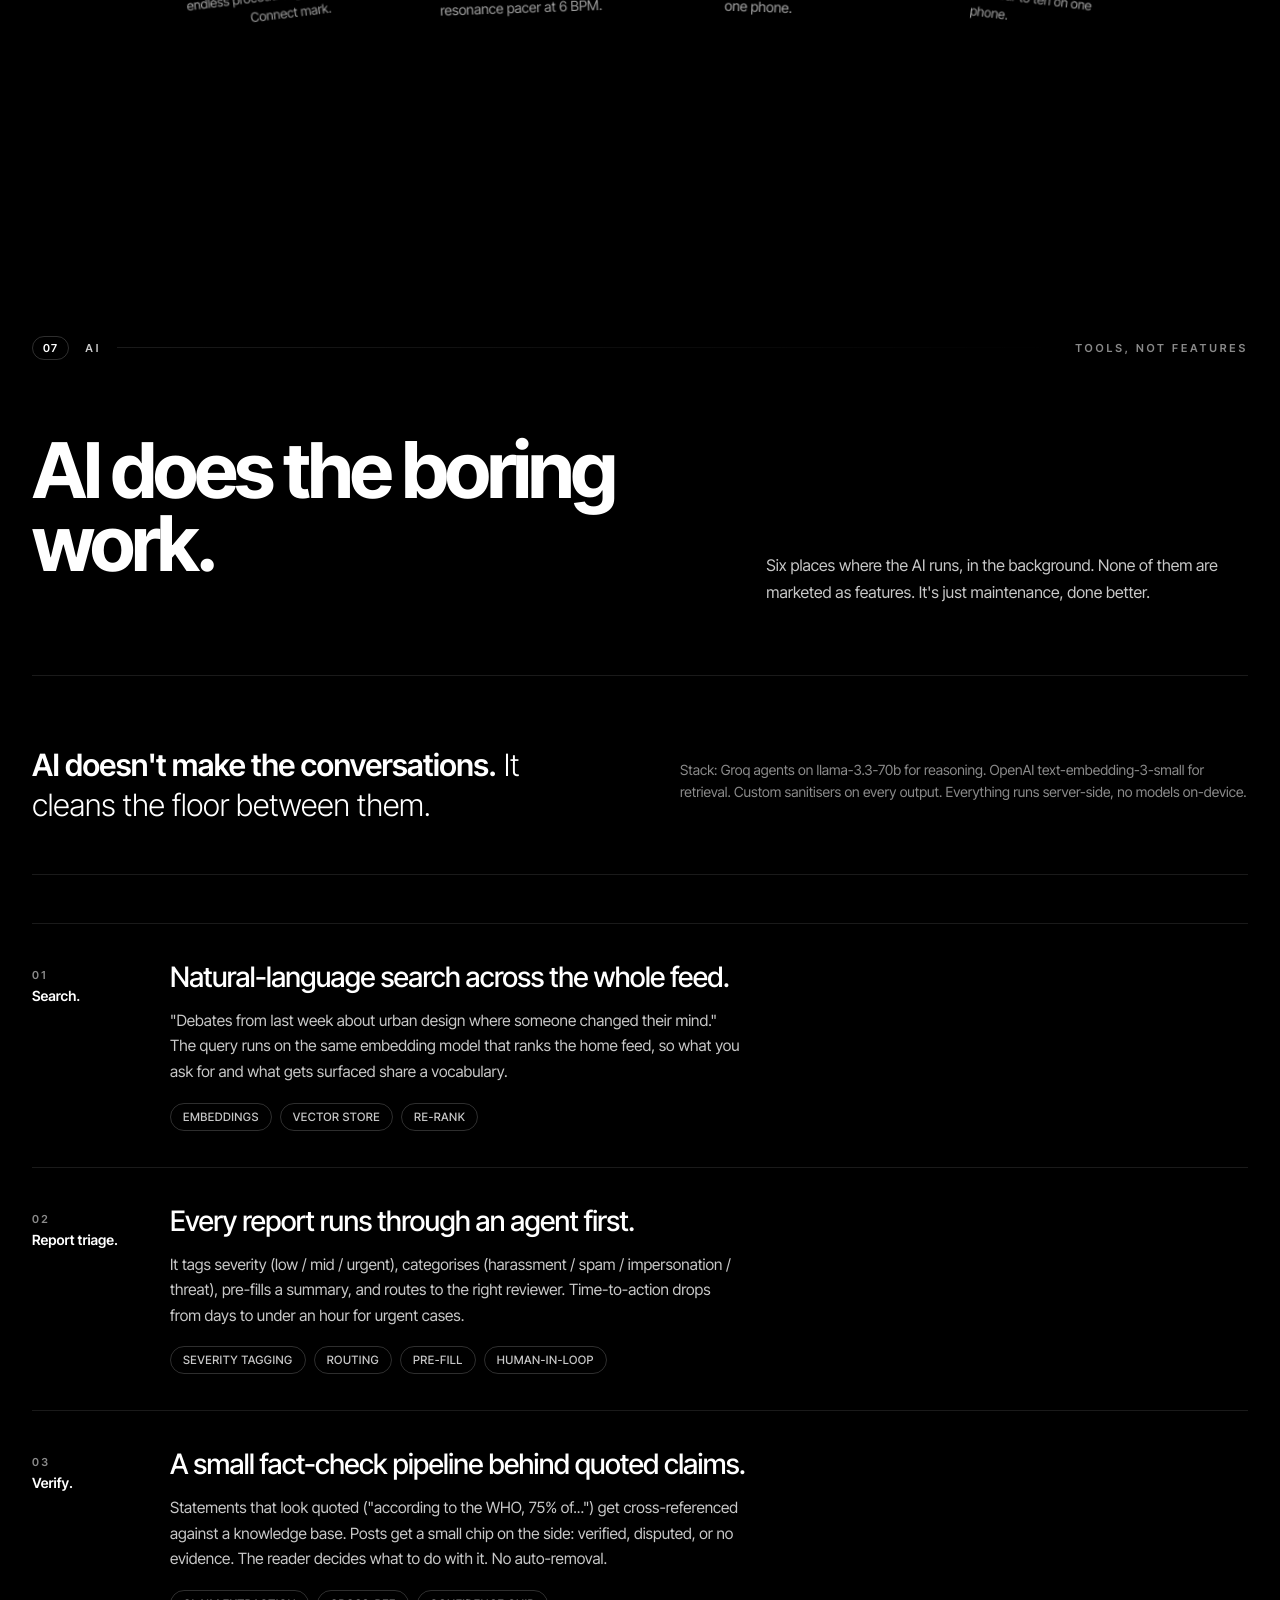
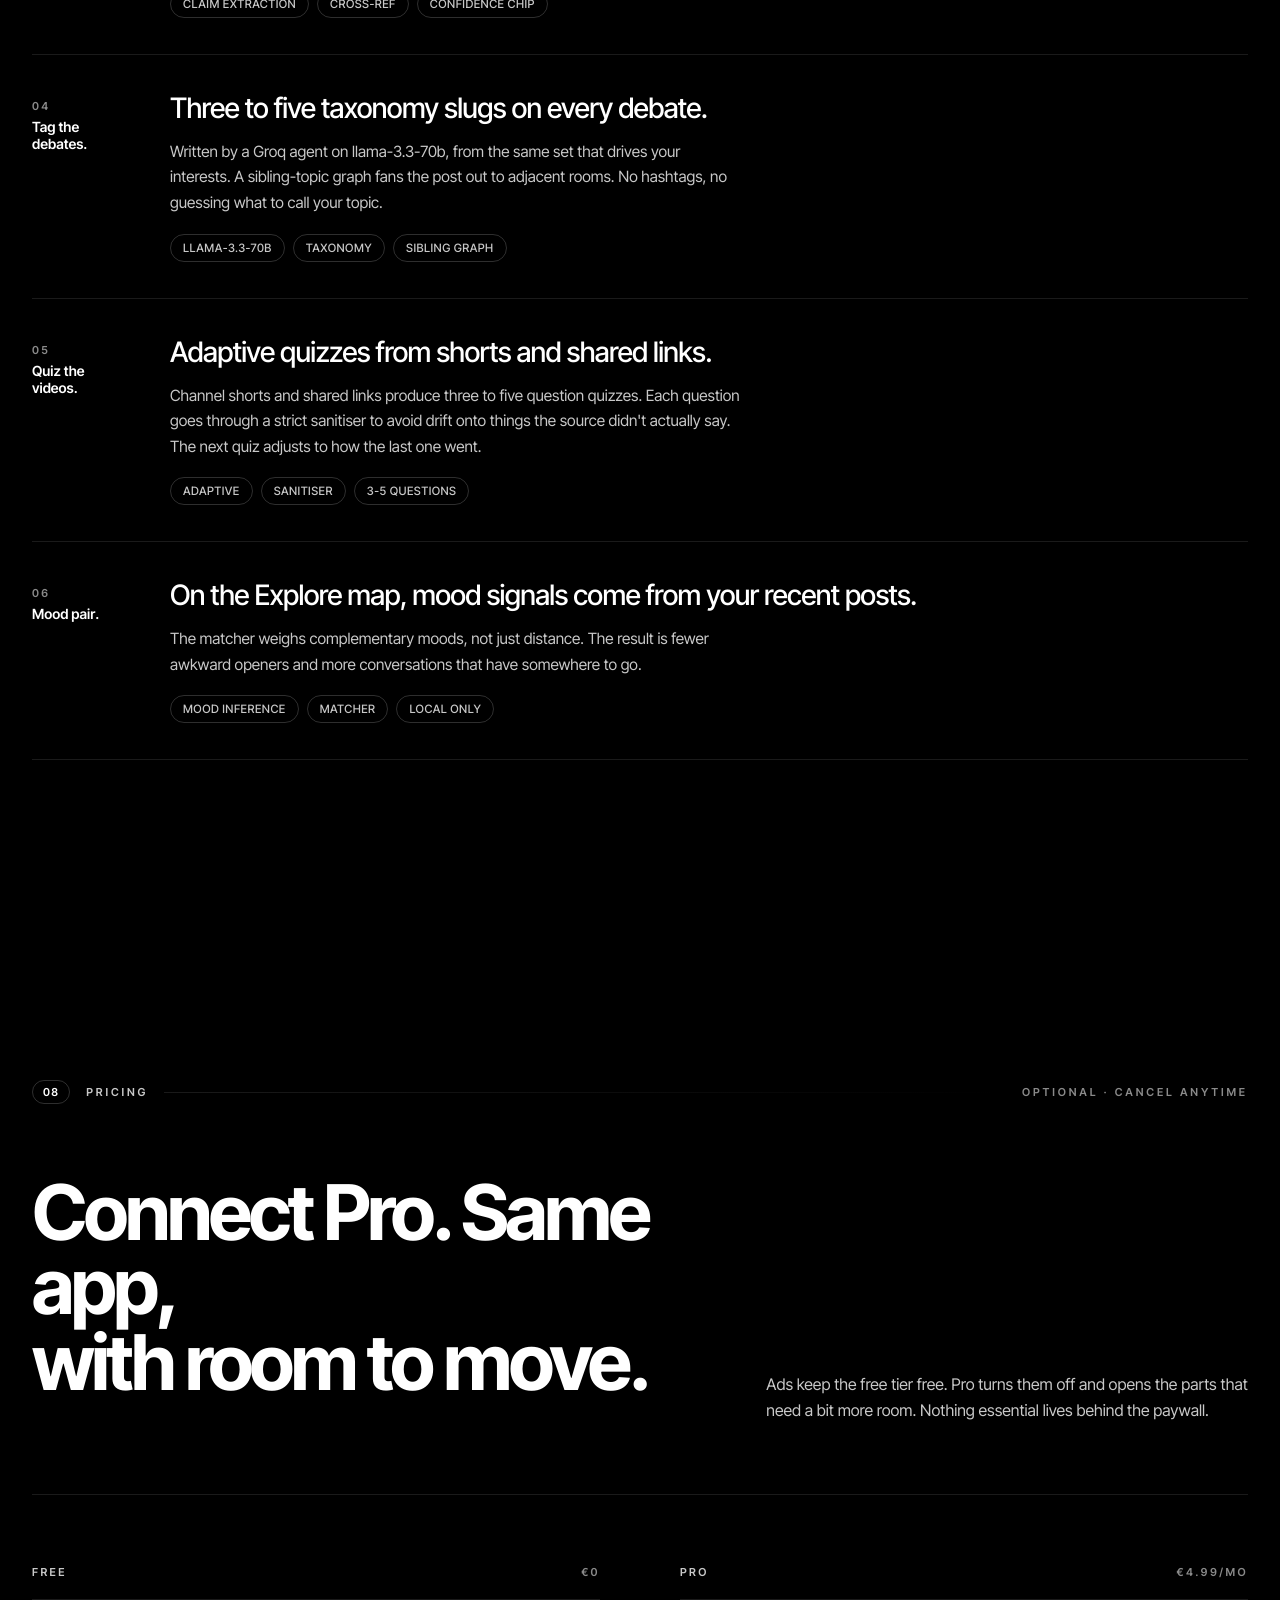
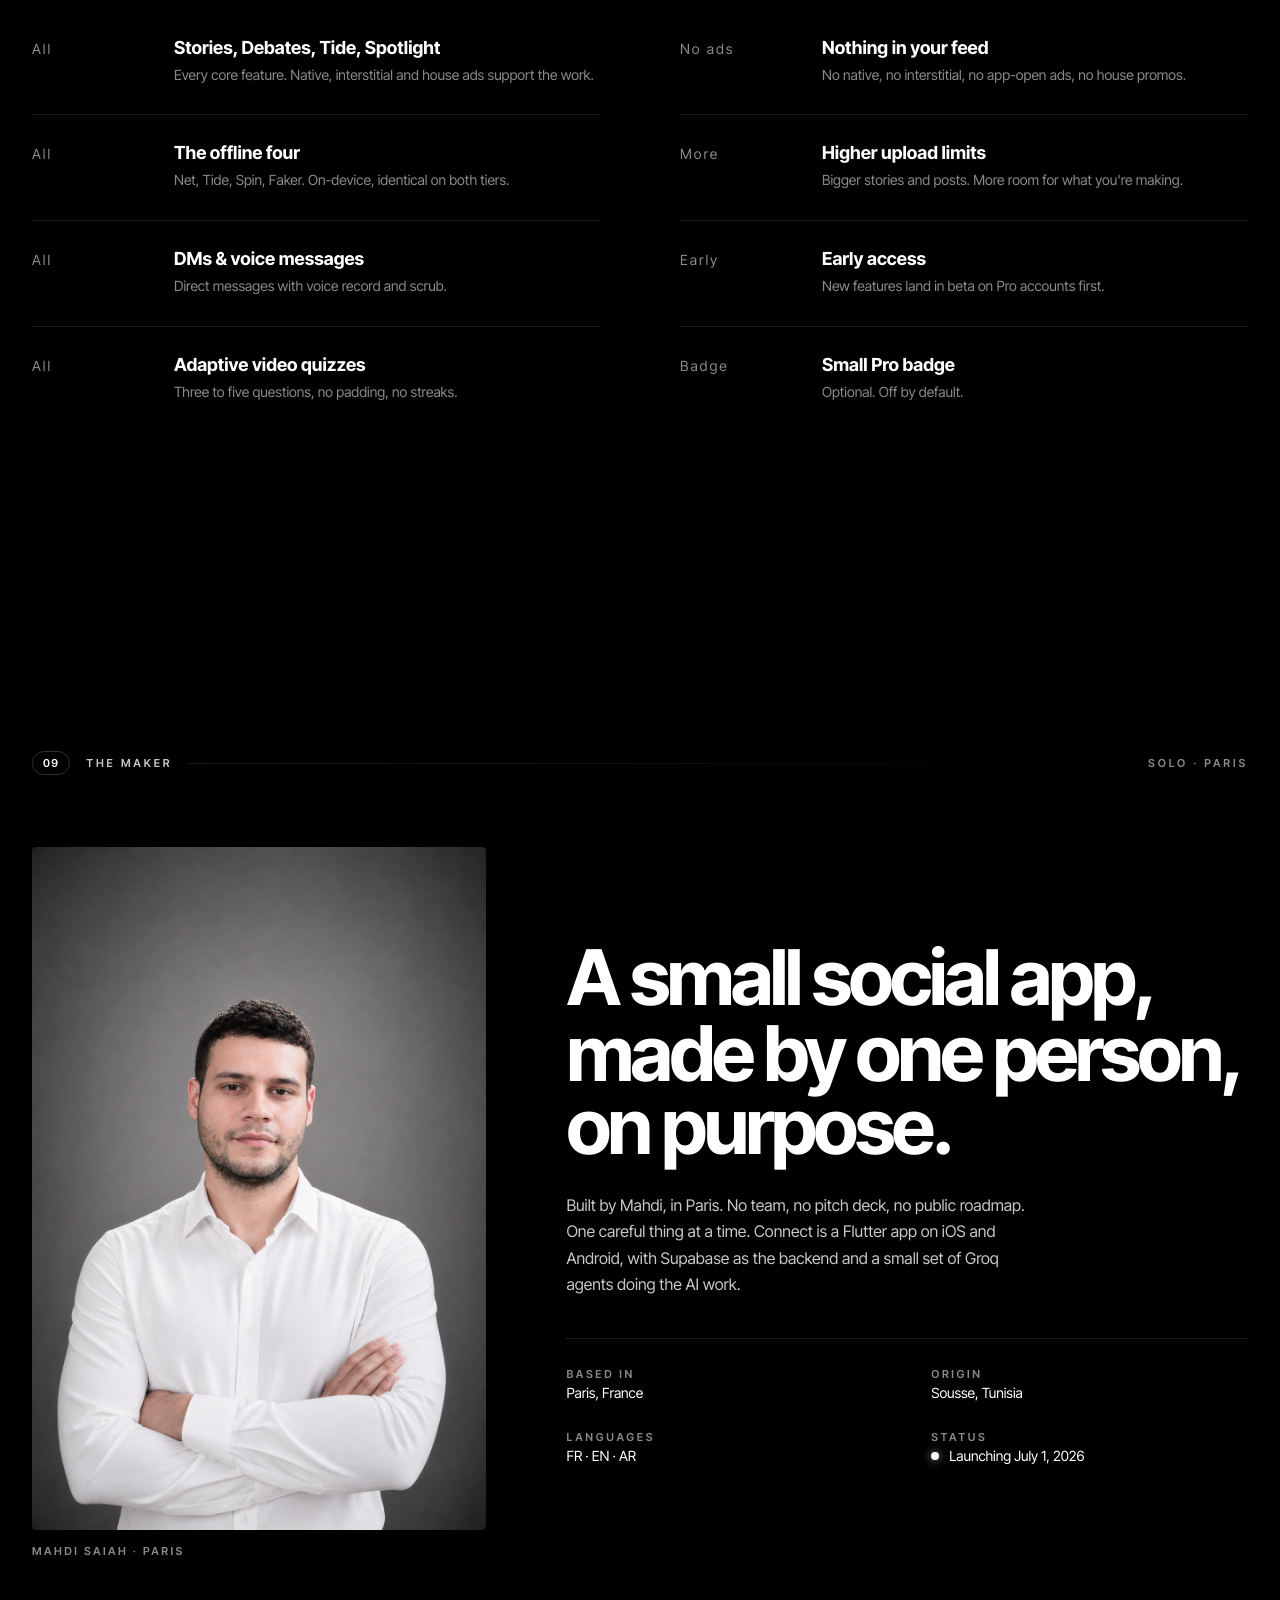
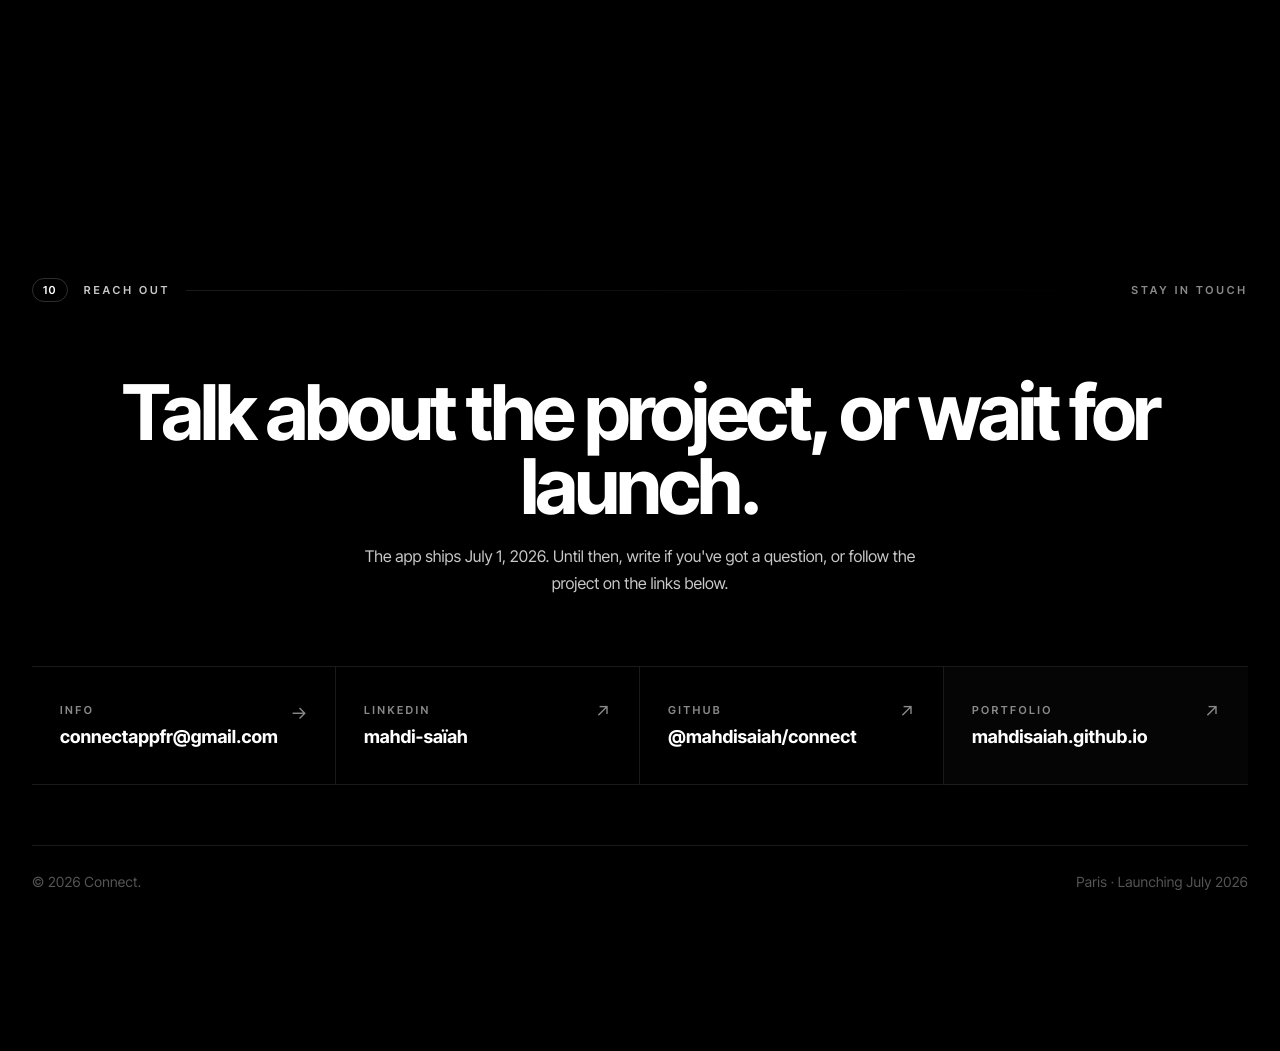
==== commit 0747a838: "Push launch date from May 31 to July 1, 2026" ====
--- a/index.html
+++ b/index.html
@@ -4,7 +4,7 @@
   <meta charset="utf-8" />
   <meta name="viewport" content="width=device-width, initial-scale=1" />
   <title>Connect — A social platform for real conversation</title>
-  <meta name="description" content="Connect is a social platform for real conversation. Stories that fade, debates with a tag agent, a clinical-grade breathing pacer, location-based mood replies, AI that does the boring work. iOS · May 31 2026." />
+  <meta name="description" content="Connect is a social platform for real conversation. Stories that fade, debates with a tag agent, a clinical-grade breathing pacer, location-based mood replies, AI that does the boring work. iOS · July 1 2026." />
   <meta name="theme-color" content="#000000" />
   <link rel="icon" href="images/logo.png" type="image/png" />
   <link rel="preconnect" href="https://fonts.googleapis.com">
@@ -67,7 +67,7 @@
       <h1 class="hero-name">
         <span>Connect</span><em class="serif">.</em>
       </h1>
-      <p class="tagline" data-i18n="hero.tagline">A social platform built for real conversation · iOS · May 2026</p>
+      <p class="tagline" data-i18n="hero.tagline">A social platform built for real conversation · iOS · July 2026</p>
       <div class="hero-actions">
         <a class="btn solid" href="#connect" data-i18n="hero.cta1">See the app</a>
         <a class="btn" href="#about" data-i18n="hero.cta2">Read the manifesto</a>
@@ -85,7 +85,7 @@
           <span class="s-num">01</span>
           <span class="s-label" data-i18n="connect.label">Mobile product</span>
           <span class="s-rule"></span>
-          <span class="s-meta" data-i18n="connect.meta">iOS — May 2026</span>
+          <span class="s-meta" data-i18n="connect.meta">iOS — July 2026</span>
         </div>
 
         <div class="connect-head">
@@ -111,7 +111,7 @@
             </div>
             <div class="cm">
               <span data-i18n="connect.m2.label">Release</span>
-              <b data-i18n="connect.m2.val">May 31 · 2026</b>
+              <b data-i18n="connect.m2.val">July 1 · 2026</b>
             </div>
             <div class="cm">
               <span data-i18n="connect.m3.label">Countdown</span>
@@ -537,7 +537,7 @@
               </div>
               <div>
                 <dt data-i18n="about.statuslabel">Status</dt>
-                <dd><span class="status-dot"></span><span data-i18n="about.status">Launching May 31, 2026</span></dd>
+                <dd><span class="status-dot"></span><span data-i18n="about.status">Launching July 1, 2026</span></dd>
               </div>
             </dl>
           </div>
@@ -558,7 +558,7 @@
         <h2 class="display center" data-i18n="contact.title">
           Talk about the project, or <em class="serif">wait</em> for launch.
         </h2>
-        <p class="lead center" data-i18n="contact.lead">The app ships May 31, 2026. Until then, write if you've got a question, or follow the project on the links below.</p>
+        <p class="lead center" data-i18n="contact.lead">The app ships July 1, 2026. Until then, write if you've got a question, or follow the project on the links below.</p>
 
         <div class="contact-cards">
           <a href="mailto:connectappfr@gmail.com?subject=Connect%20-%20question" class="c-card">
@@ -585,7 +585,7 @@
 
         <footer class="site-footer">
           <span>© <span id="year"></span> Connect.</span>
-          <span>Paris · <span data-i18n="contact.available">Launching May 2026</span></span>
+          <span>Paris · <span data-i18n="contact.available">Launching July 2026</span></span>
         </footer>
       </div>
     </section>
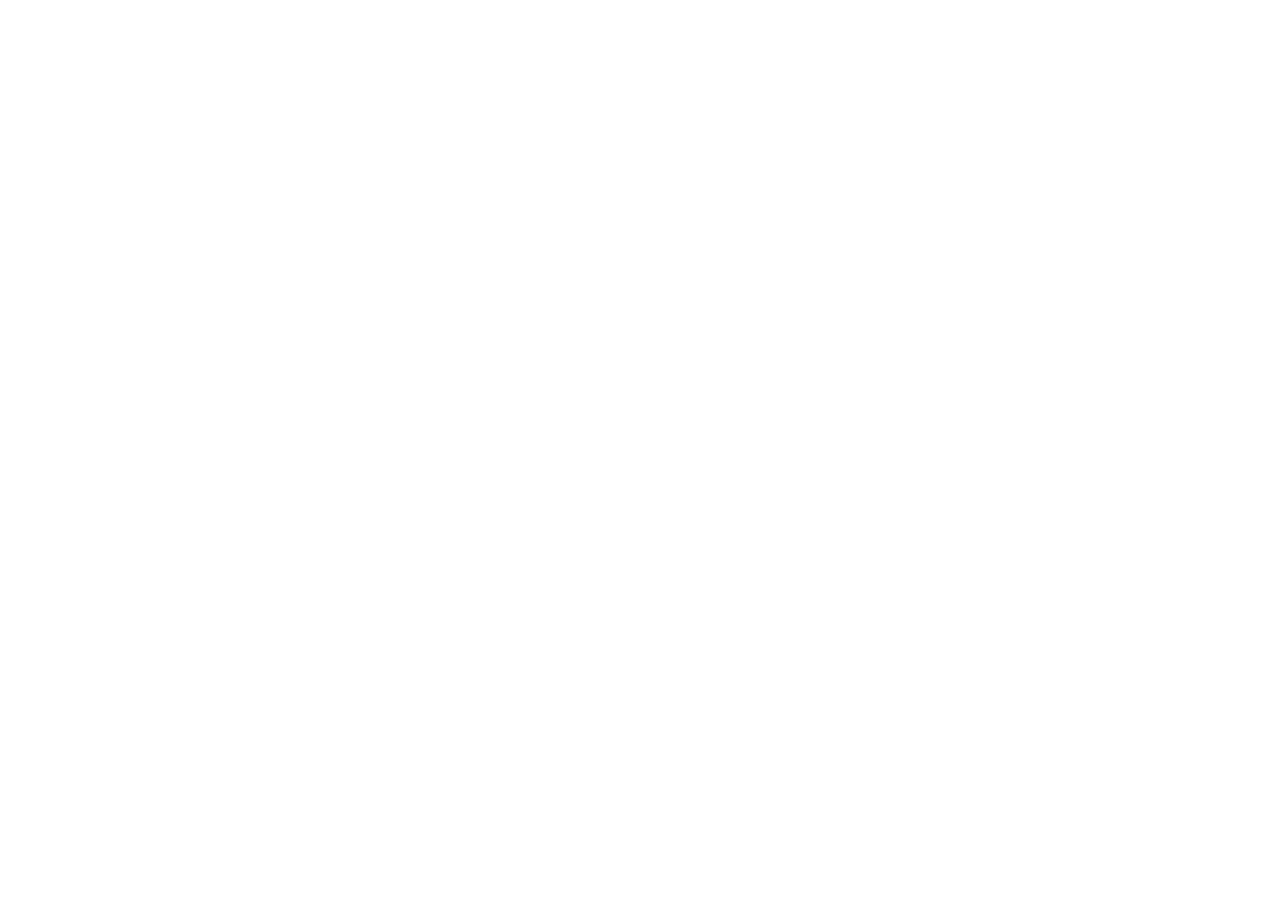
==== commit b6b26fcc: "Retire the old landing page: /connect/ now redirects to getconnectapp.github.io Keeps open/ (shared " ====
--- a/index.html
+++ b/index.html
@@ -1,601 +1,12 @@
 <!doctype html>
 <html lang="en">
 <head>
-  <meta charset="utf-8" />
-  <meta name="viewport" content="width=device-width, initial-scale=1" />
-  <title>Connect — A social platform for real conversation</title>
-  <meta name="description" content="Connect is a social platform for real conversation. Stories that fade, debates with a tag agent, a clinical-grade breathing pacer, location-based mood replies, AI that does the boring work. iOS · July 1 2026." />
-  <meta name="theme-color" content="#000000" />
-  <link rel="icon" href="images/logo.png" type="image/png" />
-  <link rel="preconnect" href="https://fonts.googleapis.com">
-  <link rel="preconnect" href="https://fonts.gstatic.com" crossorigin>
-  <link href="https://fonts.googleapis.com/css2?family=Inter+Tight:wght@300;400;500;600;700;800;900&display=swap" rel="stylesheet">
-  <link rel="stylesheet" href="style.css" />
+<meta charset="utf-8">
+<title>Connect, For Real</title>
+<meta name="robots" content="noindex">
+<link rel="canonical" href="https://getconnectapp.github.io/">
+<meta http-equiv="refresh" content="0; url=https://getconnectapp.github.io/">
+<script>location.replace('https://getconnectapp.github.io/' + location.hash);</script>
 </head>
-<body>
-  <canvas id="shader" aria-hidden="true"></canvas>
-
-  <header class="site-header" id="siteHeader">
-    <nav class="site-nav" aria-label="Main navigation">
-      <a class="nav-brand" href="#home" aria-label="Connect home">
-        <span class="brand-mark">C.</span>
-      </a>
-
-      <div class="nav-links" id="navLinks">
-        <a href="#connect" class="nav-link" data-i18n="nav.stories">Stories</a>
-        <a href="#debates" class="nav-link" data-i18n="nav.debates">Debates</a>
-        <a href="#learn" class="nav-link" data-i18n="nav.learn">Learn</a>
-        <a href="#explore" class="nav-link" data-i18n="nav.explore">Explore</a>
-        <a href="#offline" class="nav-link" data-i18n="nav.offline">Offline</a>
-        <a href="#ai" class="nav-link" data-i18n="nav.ai">AI</a>
-        <a href="#pro" class="nav-link" data-i18n="nav.pro">Pro</a>
-      </div>
-
-      <div class="nav-actions">
-        <button class="lang-toggle" id="langToggle" type="button" aria-label="Switch language">
-          <span class="lang-current">EN</span>
-          <span class="lang-slash">/</span>
-          <span class="lang-next">FR</span>
-        </button>
-
-        <a href="#contact" class="nav-contact" data-i18n="nav.contact">Contact</a>
-
-        <button class="nav-menu-btn" id="navMenuBtn" type="button" aria-label="Open menu" aria-expanded="false">
-          <span></span>
-          <span></span>
-        </button>
-      </div>
-    </nav>
-
-    <div class="mobile-panel" id="mobilePanel" aria-hidden="true">
-      <a href="#connect" class="mobile-link" data-i18n="nav.stories">Stories</a>
-      <a href="#debates" class="mobile-link" data-i18n="nav.debates">Debates</a>
-      <a href="#learn" class="mobile-link" data-i18n="nav.learn">Learn</a>
-      <a href="#explore" class="mobile-link" data-i18n="nav.explore">Explore</a>
-      <a href="#chat" class="mobile-link" data-i18n="nav.chat">Chat</a>
-      <a href="#offline" class="mobile-link" data-i18n="nav.offline">Offline</a>
-      <a href="#ai" class="mobile-link" data-i18n="nav.ai">AI</a>
-      <a href="#pro" class="mobile-link" data-i18n="nav.pro">Pro</a>
-      <a href="#about" class="mobile-link" data-i18n="nav.about">About</a>
-      <a href="#contact" class="mobile-link mobile-contact" data-i18n="nav.contact">Contact</a>
-    </div>
-  </header>
-
-  <main>
-    <!-- ========== HERO ========== -->
-    <section class="hero" id="home">
-      <h1 class="hero-name">
-        <span>Connect</span><em class="serif">.</em>
-      </h1>
-      <p class="tagline" data-i18n="hero.tagline">A social platform built for real conversation · iOS · July 2026</p>
-      <div class="hero-actions">
-        <a class="btn solid" href="#connect" data-i18n="hero.cta1">See the app</a>
-        <a class="btn" href="#about" data-i18n="hero.cta2">Read the manifesto</a>
-      </div>
-      <a href="#connect" class="scroll" aria-label="Scroll down">
-        <span data-i18n="hero.scroll">Scroll</span>
-        <i></i>
-      </a>
-    </section>
-
-    <!-- ========== 01 — STORIES (3-phone fan) ========== -->
-    <section class="section connect" id="connect">
-      <div class="wrap">
-        <div class="s-head">
-          <span class="s-num">01</span>
-          <span class="s-label" data-i18n="connect.label">Mobile product</span>
-          <span class="s-rule"></span>
-          <span class="s-meta" data-i18n="connect.meta">iOS — July 2026</span>
-        </div>
-
-        <div class="connect-head">
-          <div class="lockup">
-            <span class="logo-box"><img src="images/logo.png" alt="Connect logo"></span>
-            <img class="wordmark" src="images/textlogo.png" alt="Connect">
-          </div>
-
-          <h2 class="display" data-i18n="connect.title">
-            A social platform built<br>
-            for <em class="serif">real</em> conversation.
-          </h2>
-
-          <div class="connect-copy">
-            <p data-i18n="connect.lead">Connect is a modern social platform where people share posts, stories and debates around real content. It puts interaction ahead of consumption. React, discuss, change your mind, instead of just scrolling.</p>
-            <p data-i18n="connect.lead2">Clean, immersive design throughout. Connect turns social media back into a place for expression, conversation and engagement that means something.</p>
-          </div>
-
-          <div class="connect-meta">
-            <div class="cm">
-              <span data-i18n="connect.m1.label">Platform</span>
-              <b data-i18n="connect.m1.val">iOS at launch · Android soon</b>
-            </div>
-            <div class="cm">
-              <span data-i18n="connect.m2.label">Release</span>
-              <b data-i18n="connect.m2.val">July 1 · 2026</b>
-            </div>
-            <div class="cm">
-              <span data-i18n="connect.m3.label">Countdown</span>
-              <b id="countdown">—</b>
-            </div>
-          </div>
-        </div>
-
-        <div class="phone-stage">
-          <article class="phone-col left">
-            <div class="phone-frameless"><img src="images/home.png" alt="Connect home feed"></div>
-            <div class="caption"><span>01 · <span data-i18n="connect.cap1">Home</span></span><p data-i18n="connect.phone1.text">A real-time feed where posts, stories and reactions live together.</p></div>
-          </article>
-          <article class="phone-col center">
-            <div class="phone-frameless"><img src="images/story.png" alt="Connect story view"></div>
-            <div class="caption"><span>02 · <span data-i18n="connect.cap2">Story</span></span><p data-i18n="connect.phone2.text">Stories that fade in twenty-four hours. Replies stay tied to the moment they were sent about.</p></div>
-          </article>
-          <article class="phone-col right">
-            <div class="phone-frameless"><img src="images/profile.png" alt="Connect profile screen"></div>
-            <div class="caption"><span>03 · <span data-i18n="connect.cap3">Profile</span></span><p data-i18n="connect.phone3.text">Identity built for expression, not for metrics.</p></div>
-          </article>
-        </div>
-      </div>
-    </section>
-
-    <!-- ========== 02 — DEBATES (4-phone fan) ========== -->
-    <section class="section debates" id="debates">
-      <div class="wrap">
-        <div class="s-head">
-          <span class="s-num">02</span>
-          <span class="s-label" data-i18n="debates.label">Debates</span>
-          <span class="s-rule"></span>
-          <span class="s-meta" data-i18n="debates.meta">For / Against · AI-tagged</span>
-        </div>
-
-        <div class="head-grid">
-          <h2 class="display" data-i18n="debates.title">
-            Debates with a <em class="serif">tag agent</em> behind the feed.
-          </h2>
-          <p class="lead" data-i18n="debates.lead">Three to five taxonomy slugs written onto every debate by a small reasoning agent. A sibling-topic graph sends each one to the people who actually care about it.</p>
-        </div>
-
-        <div class="phone-stage-4">
-          <article class="phone-col p1">
-            <div class="phone-frameless"><img src="images/debate1.png" alt="Debate center grid"></div>
-            <div class="caption"><span>01 · <span data-i18n="debates.cap1">Center</span></span><p data-i18n="debates.p1">The debate centre. Every open topic in one grid.</p></div>
-          </article>
-          <article class="phone-col p2">
-            <div class="phone-frameless"><img src="images/debate2.png" alt="For / Against vote"></div>
-            <div class="caption"><span>02 · <span data-i18n="debates.cap2">Vote</span></span><p data-i18n="debates.p2">For / Against, voted live. Sides rebalance every hour.</p></div>
-          </article>
-          <article class="phone-col p3">
-            <div class="phone-frameless"><img src="images/debate3.png" alt="Topic detail"></div>
-            <div class="caption"><span>03 · <span data-i18n="debates.cap3">Detail</span></span><p data-i18n="debates.p3">Topic detail, with the debates fanned out from sibling topics.</p></div>
-          </article>
-          <article class="phone-col p4">
-            <div class="phone-frameless"><img src="images/debate4.png" alt="Thread reactions"></div>
-            <div class="caption"><span>04 · <span data-i18n="debates.cap4">Thread</span></span><p data-i18n="debates.p4">Reactions in the thread. Comments open, capped at 280 characters.</p></div>
-          </article>
-        </div>
-      </div>
-    </section>
-
-    <!-- ========== 03 — LEARN (4-phone fan: interests → video → quiz → answer) ========== -->
-    <section class="section learn" id="learn">
-      <div class="wrap">
-        <div class="s-head">
-          <span class="s-num">03</span>
-          <span class="s-label" data-i18n="learn.label">Interests &amp; Learn</span>
-          <span class="s-rule"></span>
-          <span class="s-meta" data-i18n="learn.meta">Adaptive quizzes · 3-5 questions</span>
-        </div>
-
-        <div class="head-grid">
-          <h2 class="display" data-i18n="learn.title">
-            Pick what you care about.<br>
-            Learn while you <em class="serif">watch</em>.
-          </h2>
-          <p class="lead" data-i18n="learn.lead">You tell us your interests once, from a shared taxonomy. The feed adapts. Then at the end of every video, a short quiz helps you actually keep what you watched.</p>
-        </div>
-
-        <div class="phone-stage-4">
-          <article class="phone-col p1">
-            <div class="phone-frameless"><img src="images/interests1.png" alt="Interests selection"></div>
-            <div class="caption"><span>01 · <span data-i18n="learn.cap1">Interests</span></span><p data-i18n="learn.p1">Pick your interests. No hashtags to invent. Just a shared taxonomy that drives the feed and the debate tagger.</p></div>
-          </article>
-          <article class="phone-col p2">
-            <div class="phone-frameless"><img src="images/videoembedplayer1.png" alt="Embedded video player"></div>
-            <div class="caption"><span>02 · <span data-i18n="learn.cap2">Player</span></span><p data-i18n="learn.p2">The embedded video player. Videos come in from YouTube, Vimeo or direct links.</p></div>
-          </article>
-          <article class="phone-col p3">
-            <div class="phone-frameless"><img src="images/quiz1.png" alt="Quiz prompt"></div>
-            <div class="caption"><span>03 · <span data-i18n="learn.cap3">Quiz</span></span><p data-i18n="learn.p3">At the end of the video, a quiz built by the AI. Three to five questions, no padding.</p></div>
-          </article>
-          <article class="phone-col p4">
-            <div class="phone-frameless"><img src="images/quiz2.png" alt="Quiz answer"></div>
-            <div class="caption"><span>04 · <span data-i18n="learn.cap4">Answer</span></span><p data-i18n="learn.p4">Adaptive answers. The next quiz adjusts difficulty based on how the last one went.</p></div>
-          </article>
-        </div>
-      </div>
-    </section>
-
-    <!-- ========== 04 — EXPLORE (2-phone pair) ========== -->
-    <section class="section explore" id="explore">
-      <div class="wrap">
-        <div class="s-head">
-          <span class="s-num">04</span>
-          <span class="s-label" data-i18n="explore.label">Explore</span>
-          <span class="s-rule"></span>
-          <span class="s-meta" data-i18n="explore.meta">Map · mood signals</span>
-        </div>
-
-        <div class="head-grid">
-          <h2 class="display" data-i18n="explore.title">
-            Find people near you.<br>
-            Reply to a <em class="serif">mood</em>, not a profile.
-          </h2>
-          <p class="lead" data-i18n="explore.lead">The map shows the people around you with their latest mood signal. One tap and you reply to the mood directly, without going through the profile dance.</p>
-        </div>
-
-        <div class="phone-pair">
-          <article class="phone-col p1">
-            <div class="phone-frameless"><img src="images/explore1.png" alt="User on the map"></div>
-            <div class="caption"><span>01 · <span data-i18n="explore.cap1">Map</span></span><p data-i18n="explore.p1">A user shows up on the map. Rough distance, recent mood.</p></div>
-          </article>
-          <article class="phone-col p2">
-            <div class="phone-frameless"><img src="images/explore2.png" alt="Replying to a mood"></div>
-            <div class="caption"><span>02 · <span data-i18n="explore.cap2">Reply</span></span><p data-i18n="explore.p2">You reply to their mood. No friend request, no blocked DM. Just a line, opened.</p></div>
-          </article>
-        </div>
-      </div>
-    </section>
-
-    <!-- ========== 05 — CHAT (1-phone solo) ========== -->
-    <section class="section chat" id="chat">
-      <div class="wrap">
-        <div class="s-head">
-          <span class="s-num">05</span>
-          <span class="s-label" data-i18n="chat.label">Chat</span>
-          <span class="s-rule"></span>
-          <span class="s-meta" data-i18n="chat.meta">Voice · music · private</span>
-        </div>
-
-        <div class="phone-solo">
-          <article class="phone-col">
-            <div class="phone-frameless"><img src="images/chat1.png" alt="Connect chat conversation"></div>
-          </article>
-          <div class="solo-copy">
-            <h3 data-i18n="chat.title">Conversations, as private as they should be.</h3>
-            <p data-i18n="chat.lead">Text, voice messages, and music sharing from your iTunes library. No read receipts unless you both want them. No presence ping unless you turn it on. Media expires by default after a week.</p>
-            <dl class="solo-facts">
-              <div>
-                <dt data-i18n="chat.fact1">Voice</dt>
-                <dd data-i18n="chat.fact1v">Record and scrub playback</dd>
-              </div>
-              <div>
-                <dt data-i18n="chat.fact2">Music</dt>
-                <dd data-i18n="chat.fact2v">Share tracks from your library</dd>
-              </div>
-              <div>
-                <dt data-i18n="chat.fact3">Media</dt>
-                <dd data-i18n="chat.fact3v">Auto-expires after seven days</dd>
-              </div>
-              <div>
-                <dt data-i18n="chat.fact4">Presence</dt>
-                <dd data-i18n="chat.fact4v">Off by default, your choice</dd>
-              </div>
-            </dl>
-          </div>
-        </div>
-      </div>
-    </section>
-
-    <!-- ========== 06 — OFFLINE FOUR (4-phone fan) ========== -->
-    <section class="section offline" id="offline">
-      <div class="wrap">
-        <div class="s-head">
-          <span class="s-num">06</span>
-          <span class="s-label" data-i18n="offline.label">Offline</span>
-          <span class="s-rule"></span>
-          <span class="s-meta" data-i18n="offline.meta">On-device · no servers</span>
-        </div>
-
-        <div class="head-grid">
-          <h2 class="display" data-i18n="offline.title">
-            When the network drops,<br>
-            a small <em class="serif">room</em> opens.
-          </h2>
-          <p class="lead" data-i18n="offline.lead">Four games. No accounts, no servers, no scores beyond what's on the screen. They run when the rest of the app can't.</p>
-        </div>
-
-        <div class="phone-stage-4">
-          <article class="phone-col p1">
-            <div class="phone-frameless"><img src="images/net1.png" alt="Net puzzle game"></div>
-            <div class="caption"><span>01 · <span data-i18n="offline.cap1">Net.</span></span><p data-i18n="offline.p1">Rotate to mend the network. An endless procedural grid, rooted in the Connect mark.</p></div>
-          </article>
-          <article class="phone-col p2">
-            <div class="phone-frameless"><img src="images/tide1.png" alt="Tide breathing pacer"></div>
-            <div class="caption"><span>02 · <span data-i18n="offline.cap2">Tide.</span></span><p data-i18n="offline.p2">Breathe with a stranger. Clinical-grade resonance pacer at 6 BPM.</p></div>
-          </article>
-          <article class="phone-col p3">
-            <div class="phone-frameless"><img src="images/spin1.png" alt="Spin truth or dare wheel"></div>
-            <div class="caption"><span>03 · <span data-i18n="offline.cap3">Spin.</span></span><p data-i18n="offline.p3">A wheel that ratchets under your thumb. Truth or dare, two to ten around one phone.</p></div>
-          </article>
-          <article class="phone-col p4">
-            <div class="phone-frameless"><img src="images/faker1.png" alt="Faker drawing game"></div>
-            <div class="caption"><span>04 · <span data-i18n="offline.cap4">Faker.</span></span><p data-i18n="offline.p4">One of you knows nothing. Drawing imposter game for four to ten on one phone.</p></div>
-          </article>
-        </div>
-      </div>
-    </section>
-
-    <!-- ========== 07 — AI INSIDE ========== -->
-    <section class="section ai" id="ai">
-      <div class="wrap">
-        <div class="s-head">
-          <span class="s-num">07</span>
-          <span class="s-label" data-i18n="ai.label">AI</span>
-          <span class="s-rule"></span>
-          <span class="s-meta" data-i18n="ai.meta">Tools, not features</span>
-        </div>
-
-        <div class="head-grid">
-          <h2 class="display" data-i18n="ai.title">
-            AI does the <em class="serif">boring</em> work.
-          </h2>
-          <p class="lead" data-i18n="ai.lead">Six places where the AI runs, in the background. None of them are marketed as features. It's just maintenance, done better.</p>
-        </div>
-
-        <div class="ai-intro">
-          <p class="pull" data-i18n="ai.pull"><em>AI doesn't make the conversations.</em> It cleans the floor between them.</p>
-          <p class="ai-meta">Stack: Groq agents on llama-3.3-70b for reasoning. OpenAI text-embedding-3-small for retrieval. Custom sanitisers on every output. Everything runs server-side, no models on-device.</p>
-        </div>
-
-        <ul class="ai-list">
-          <li class="ai-row">
-            <div class="ai-key">
-              <span>01</span>
-              <b>Search.</b>
-            </div>
-            <div class="ai-body">
-              <h4 data-i18n="ai.f1.t">Natural-language search across the whole feed.</h4>
-              <p data-i18n="ai.f1.p">"Debates from last week about urban design where someone changed their mind." The query runs on the same embedding model that ranks the home feed, so what you ask for and what gets surfaced share a vocabulary.</p>
-              <div class="ai-tags">
-                <span>Embeddings</span><span>Vector store</span><span>Re-rank</span>
-              </div>
-            </div>
-          </li>
-
-          <li class="ai-row">
-            <div class="ai-key">
-              <span>02</span>
-              <b>Report triage.</b>
-            </div>
-            <div class="ai-body">
-              <h4 data-i18n="ai.f2.t">Every report runs through an agent first.</h4>
-              <p data-i18n="ai.f2.p">It tags severity (low / mid / urgent), categorises (harassment / spam / impersonation / threat), pre-fills a summary, and routes to the right reviewer. Time-to-action drops from days to under an hour for urgent cases.</p>
-              <div class="ai-tags">
-                <span>Severity tagging</span><span>Routing</span><span>Pre-fill</span><span>Human-in-loop</span>
-              </div>
-            </div>
-          </li>
-
-          <li class="ai-row">
-            <div class="ai-key">
-              <span>03</span>
-              <b>Verify.</b>
-            </div>
-            <div class="ai-body">
-              <h4 data-i18n="ai.f3.t">A small fact-check pipeline behind quoted claims.</h4>
-              <p data-i18n="ai.f3.p">Statements that look quoted ("according to the WHO, 75% of...") get cross-referenced against a knowledge base. Posts get a small chip on the side: verified, disputed, or no evidence. The reader decides what to do with it. No auto-removal.</p>
-              <div class="ai-tags">
-                <span>Claim extraction</span><span>Cross-ref</span><span>Confidence chip</span>
-              </div>
-            </div>
-          </li>
-
-          <li class="ai-row">
-            <div class="ai-key">
-              <span>04</span>
-              <b>Tag the debates.</b>
-            </div>
-            <div class="ai-body">
-              <h4 data-i18n="ai.f4.t">Three to five taxonomy slugs on every debate.</h4>
-              <p data-i18n="ai.f4.p">Written by a Groq agent on llama-3.3-70b, from the same set that drives your interests. A sibling-topic graph fans the post out to adjacent rooms. No hashtags, no guessing what to call your topic.</p>
-              <div class="ai-tags">
-                <span>llama-3.3-70b</span><span>Taxonomy</span><span>Sibling graph</span>
-              </div>
-            </div>
-          </li>
-
-          <li class="ai-row">
-            <div class="ai-key">
-              <span>05</span>
-              <b>Quiz the videos.</b>
-            </div>
-            <div class="ai-body">
-              <h4 data-i18n="ai.f5.t">Adaptive quizzes from shorts and shared links.</h4>
-              <p data-i18n="ai.f5.p">Channel shorts and shared links produce three to five question quizzes. Each question goes through a strict sanitiser to avoid drift onto things the source didn't actually say. The next quiz adjusts to how the last one went.</p>
-              <div class="ai-tags">
-                <span>Adaptive</span><span>Sanitiser</span><span>3-5 questions</span>
-              </div>
-            </div>
-          </li>
-
-          <li class="ai-row">
-            <div class="ai-key">
-              <span>06</span>
-              <b>Mood pair.</b>
-            </div>
-            <div class="ai-body">
-              <h4 data-i18n="ai.f6.t">On the Explore map, mood signals come from your recent posts.</h4>
-              <p data-i18n="ai.f6.p">The matcher weighs complementary moods, not just distance. The result is fewer awkward openers and more conversations that have somewhere to go.</p>
-              <div class="ai-tags">
-                <span>Mood inference</span><span>Matcher</span><span>Local only</span>
-              </div>
-            </div>
-          </li>
-        </ul>
-      </div>
-    </section>
-
-    <!-- ========== 08 — PRO ========== -->
-    <section class="section pro" id="pro">
-      <div class="wrap">
-        <div class="s-head">
-          <span class="s-num">08</span>
-          <span class="s-label" data-i18n="pro.label">Pricing</span>
-          <span class="s-rule"></span>
-          <span class="s-meta" data-i18n="pro.meta">Optional · cancel anytime</span>
-        </div>
-
-        <div class="head-grid">
-          <h2 class="display" data-i18n="pro.title">
-            Connect Pro. Same app,<br>
-            with room to <em class="serif">move</em>.
-          </h2>
-          <p class="lead" data-i18n="pro.lead">Ads keep the free tier free. Pro turns them off and opens the parts that need a bit more room. Nothing essential lives behind the paywall.</p>
-        </div>
-
-        <div class="career-grid">
-          <div class="career-col">
-            <h3 class="col-title"><span data-i18n="pro.free">Free</span><em>€0</em></h3>
-            <ol class="tl">
-              <li>
-                <span class="tl-year">All</span>
-                <div><b>Stories, Debates, Tide, Spotlight</b><p>Every core feature. Native, interstitial and house ads support the work.</p></div>
-              </li>
-              <li>
-                <span class="tl-year">All</span>
-                <div><b>The offline four</b><p>Net, Tide, Spin, Faker. On-device, identical on both tiers.</p></div>
-              </li>
-              <li>
-                <span class="tl-year">All</span>
-                <div><b>DMs &amp; voice messages</b><p>Direct messages with voice record and scrub.</p></div>
-              </li>
-              <li>
-                <span class="tl-year">All</span>
-                <div><b>Adaptive video quizzes</b><p>Three to five questions, no padding, no streaks.</p></div>
-              </li>
-            </ol>
-          </div>
-
-          <div class="career-col">
-            <h3 class="col-title"><span data-i18n="pro.pro">Pro</span><em>€4.99/mo</em></h3>
-            <ol class="tl">
-              <li>
-                <span class="tl-year">No ads</span>
-                <div><b>Nothing in your feed</b><p>No native, no interstitial, no app-open ads, no house promos.</p></div>
-              </li>
-              <li>
-                <span class="tl-year">More</span>
-                <div><b>Higher upload limits</b><p>Bigger stories and posts. More room for what you're making.</p></div>
-              </li>
-              <li>
-                <span class="tl-year">Early</span>
-                <div><b>Early access</b><p>New features land in beta on Pro accounts first.</p></div>
-              </li>
-              <li>
-                <span class="tl-year">Badge</span>
-                <div><b>Small Pro badge</b><p>Optional. Off by default.</p></div>
-              </li>
-            </ol>
-          </div>
-        </div>
-      </div>
-    </section>
-
-    <!-- ========== 09 — ABOUT ========== -->
-    <section class="section about" id="about">
-      <div class="wrap">
-        <div class="s-head">
-          <span class="s-num">09</span>
-          <span class="s-label" data-i18n="about.label">The maker</span>
-          <span class="s-rule"></span>
-          <span class="s-meta" data-i18n="about.meta">Solo · Paris</span>
-        </div>
-
-        <div class="about-grid">
-          <figure class="portrait">
-            <img src="images/i1.png" alt="Mahdi Saiah portrait">
-            <figcaption>Mahdi Saiah · Paris</figcaption>
-          </figure>
-
-          <div class="about-copy">
-            <h2 class="display" data-i18n="about.title">
-              A small social app, made by <em class="serif">one</em> person, on purpose.
-            </h2>
-            <p class="lead" data-i18n="about.lead">Built by Mahdi, in Paris. No team, no pitch deck, no public roadmap. One careful thing at a time. Connect is a Flutter app on iOS and Android, with Supabase as the backend and a small set of Groq agents doing the AI work.</p>
-
-            <dl class="about-facts">
-              <div>
-                <dt data-i18n="about.based">Based in</dt>
-                <dd>Paris, France</dd>
-              </div>
-              <div>
-                <dt data-i18n="about.origin">Origin</dt>
-                <dd>Sousse, Tunisia</dd>
-              </div>
-              <div>
-                <dt data-i18n="about.languages">Languages</dt>
-                <dd>FR · EN · AR</dd>
-              </div>
-              <div>
-                <dt data-i18n="about.statuslabel">Status</dt>
-                <dd><span class="status-dot"></span><span data-i18n="about.status">Launching July 1, 2026</span></dd>
-              </div>
-            </dl>
-          </div>
-        </div>
-      </div>
-    </section>
-
-    <!-- ========== 10 — CONTACT ========== -->
-    <section class="section contact" id="contact">
-      <div class="wrap">
-        <div class="s-head">
-          <span class="s-num">10</span>
-          <span class="s-label" data-i18n="contact.label">Reach out</span>
-          <span class="s-rule"></span>
-          <span class="s-meta" data-i18n="contact.meta">Stay in touch</span>
-        </div>
-
-        <h2 class="display center" data-i18n="contact.title">
-          Talk about the project, or <em class="serif">wait</em> for launch.
-        </h2>
-        <p class="lead center" data-i18n="contact.lead">The app ships July 1, 2026. Until then, write if you've got a question, or follow the project on the links below.</p>
-
-        <div class="contact-cards">
-          <a href="mailto:connectappfr@gmail.com?subject=Connect%20-%20question" class="c-card">
-            <span class="c-kind" data-i18n="contact.email">Info</span>
-            <b>connectappfr@gmail.com</b>
-            <em>→</em>
-          </a>
-          <a href="https://www.linkedin.com/in/mahdi-sa%C3%AFah-901a05303/" target="_blank" rel="noopener" class="c-card">
-            <span class="c-kind">LinkedIn</span>
-            <b>mahdi-saïah</b>
-            <em>↗</em>
-          </a>
-          <a href="https://github.com/mahdisaiah/connect" target="_blank" rel="noopener" class="c-card">
-            <span class="c-kind">GitHub</span>
-            <b>@mahdisaiah/connect</b>
-            <em>↗</em>
-          </a>
-          <a href="https://mahdisaiah.github.io" target="_blank" rel="noopener" class="c-card cv-card">
-            <span class="c-kind" data-i18n="contact.cv">Portfolio</span>
-            <b>mahdisaiah.github.io</b>
-            <em>↗</em>
-          </a>
-        </div>
-
-        <footer class="site-footer">
-          <span>© <span id="year"></span> Connect.</span>
-          <span>Paris · <span data-i18n="contact.available">Launching July 2026</span></span>
-        </footer>
-      </div>
-    </section>
-  </main>
-
-  <div class="lightbox" id="lightbox">
-    <button id="closeLightbox" aria-label="Close">×</button>
-    <img id="lightboxImg" alt="Expanded screen">
-  </div>
-
-  <script src="script.js"></script>
-</body>
+<body><a href="https://getconnectapp.github.io/">getconnectapp.github.io</a></body>
 </html>
